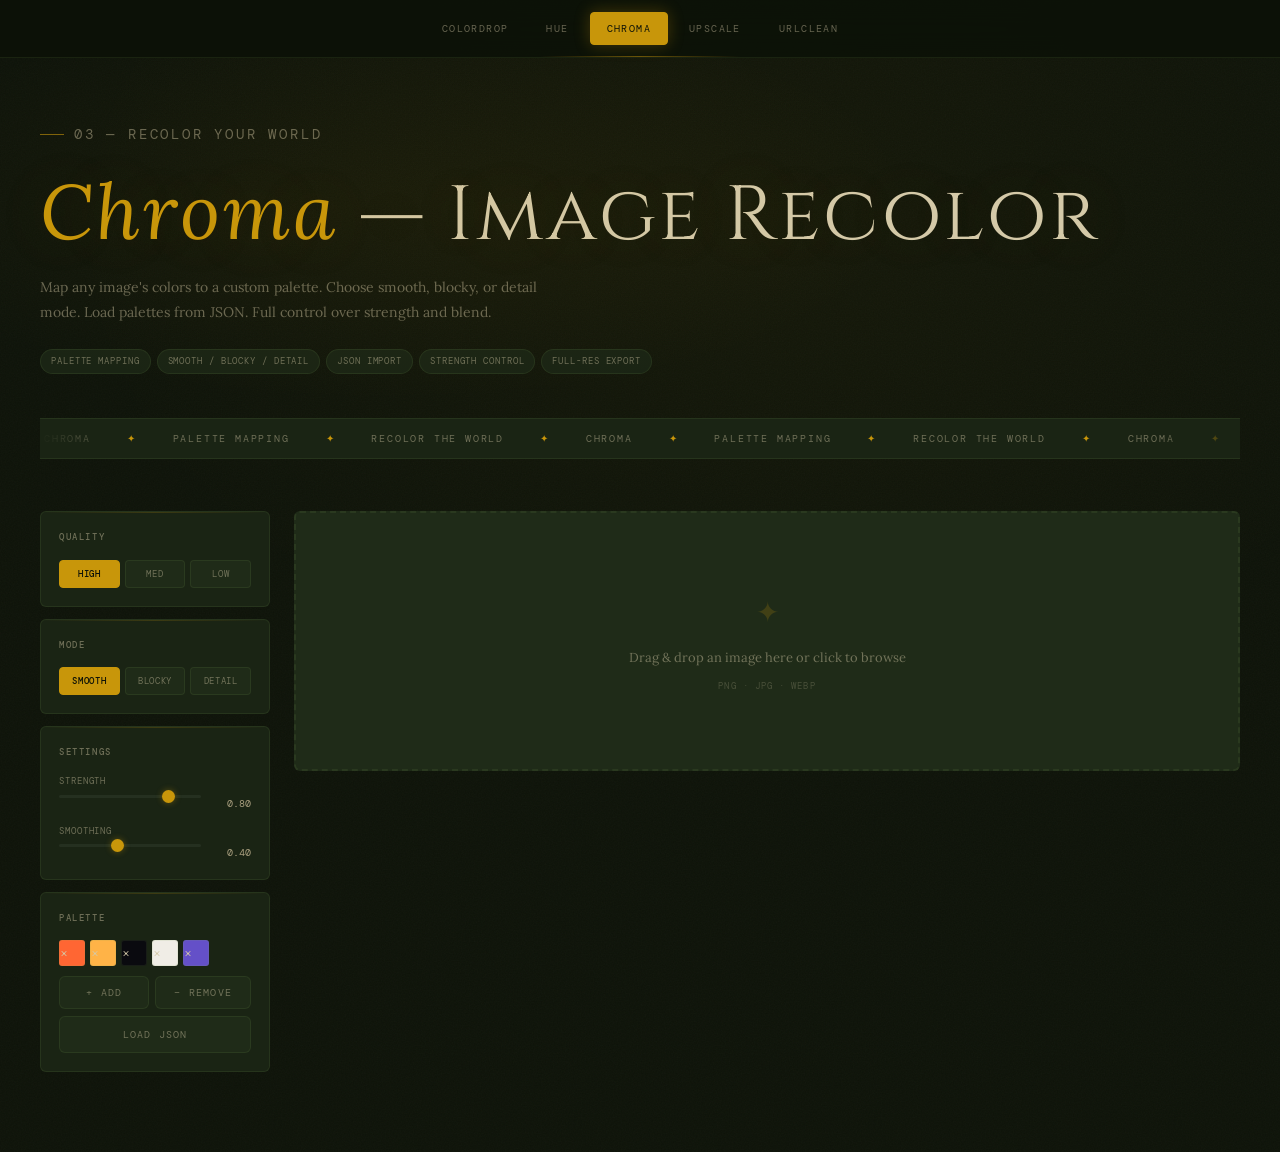
==== chroma.html @ a8876ff5 "Add files via upload" ====
<!DOCTYPE html>
<html lang="en">
<head>
  <meta charset="UTF-8"><meta name="viewport" content="width=device-width,initial-scale=1.0">
  <title>Chroma — Hropiberhtaz</title>
  <link rel="stylesheet" href="style.css">
  <style>

    .panel { background:var(--surface); border:1px solid var(--border); border-radius:var(--radius); padding:18px; position:relative; overflow:hidden; }
    .panel::before { content:''; position:absolute; top:0; left:0; right:0; height:1px; background:linear-gradient(90deg,transparent,rgba(200,150,10,0.2),transparent); }
    .panel-title { font-family:var(--font-mono); font-size:9px; font-weight:500; letter-spacing:0.18em; text-transform:uppercase; color:var(--muted); margin-bottom:14px; }
    .toggle-row { display:flex; gap:5px; }
    .toggle-btn { flex:1; font-family:var(--font-mono); font-size:9px; letter-spacing:0.08em; text-transform:uppercase; padding:7px 4px; border-radius:4px; border:1px solid var(--border); background:var(--surface-2); color:var(--muted); cursor:pointer; transition:all var(--transition); text-align:center; }
    .toggle-btn.active { background:var(--glow); border-color:var(--glow); color:var(--bg); font-weight:500; }
    .toggle-btn:hover:not(.active) { border-color:var(--moss-light); color:var(--text); }
    .slider-label { font-family:var(--font-mono); font-size:9px; letter-spacing:0.1em; text-transform:uppercase; color:var(--muted); margin-bottom:5px; display:block; }
    .slider-row { display:grid; grid-template-columns:80px 1fr 42px; align-items:center; gap:10px; margin-bottom:10px; }
    .slider-row:last-child { margin-bottom:0; }
    .slider-name { font-family:var(--font-serif); font-size:12px; color:var(--muted); }
    input[type=range].fslider { -webkit-appearance:none; width:100%; height:3px; border-radius:2px; background:var(--surface-3); outline:none; cursor:pointer; border:none; }
    input[type=range].fslider::-webkit-slider-thumb { -webkit-appearance:none; width:13px; height:13px; border-radius:50%; background:var(--glow); cursor:pointer; box-shadow:0 0 6px rgba(200,150,10,0.4); }
    .slider-val { font-family:var(--font-mono); font-size:10px; text-align:right; color:var(--text-soft); }
    .drop-zone { background:var(--surface-2); border:2px dashed var(--border); border-radius:var(--radius); min-height:260px; display:flex; flex-direction:column; align-items:center; justify-content:center; gap:10px; cursor:pointer; transition:all var(--transition); position:relative; overflow:hidden; }
    .drop-zone:hover,.drop-zone.drag-over { border-color:rgba(200,150,10,0.4); }
    .drop-zone-icon { font-size:28px; opacity:0.2; color:var(--glow); }
    .drop-zone-text { font-family:var(--font-serif); font-size:13px; color:var(--muted); }
    .drop-zone-hint { font-family:var(--font-mono); font-size:9px; letter-spacing:0.12em; text-transform:uppercase; color:var(--muted); opacity:0.5; }
    .stat-box { background:var(--surface-2); border:1px solid var(--border); border-radius:var(--radius); padding:10px 12px; }
    .stat-box-label { font-family:var(--font-mono); font-size:9px; letter-spacing:0.1em; text-transform:uppercase; color:var(--muted); }
    .stat-box-val { font-family:var(--font-mono); font-size:14px; color:var(--text); margin-top:2px; }

    .chroma-grid { display:grid; grid-template-columns:230px 1fr; gap:24px; align-items:start; }
    @media(max-width:900px){ .chroma-grid{ grid-template-columns:1fr; } }
    .palette-list { display:flex; flex-wrap:wrap; gap:5px; margin-bottom:10px; }
    .pal-swatch { width:26px; height:26px; border-radius:3px; border:1px solid var(--border); cursor:pointer; transition:transform var(--transition); position:relative; }
    .pal-swatch:hover { transform:scale(1.12); border-color:var(--glow); }
    .canvas-wrap { display:none; border-radius:var(--radius); overflow:hidden; border:1px solid var(--border); }
    #outputCanvas { display:block; max-width:100%; }
    .action-row { display:flex; gap:7px; flex-wrap:wrap; margin-top:10px; }
    .action-row .btn { flex:1; justify-content:center; }
  </style>
</head>
<body>
  <div class="page-content">
    <div class="tool-hero tool-layout">
      <p class="tool-hero-tag">03 — Recolor your world</p>
      <h1><em>Chroma</em> — Image Recolor</h1>
      <p>Map any image's colors to a custom palette. Choose smooth, blocky, or detail mode. Load palettes from JSON. Full control over strength and blend.</p>
      <div class="feature-pills">
        <span class="pill">Palette Mapping</span><span class="pill">Smooth / Blocky / Detail</span>
        <span class="pill">JSON Import</span><span class="pill">Strength Control</span><span class="pill">Full-Res Export</span>
      </div>
    </div>
    <div class="marquee-band"><div class="marquee-track">
      <span>CHROMA</span><span class="accent">✦</span><span>palette mapping</span><span class="accent">✦</span>
      <span>recolor the world</span><span class="accent">✦</span><span>CHROMA</span><span class="accent">✦</span>
      <span>palette mapping</span><span class="accent">✦</span><span>recolor the world</span><span class="accent">✦</span>
    </div></div>
    <div class="tool-layout">
      <div class="chroma-grid">
        <div style="display:flex;flex-direction:column;gap:12px;">
          <div class="panel">
            <p class="panel-title">Quality</p>
            <div class="toggle-row">
              <button class="toggle-btn active" data-group="quality" data-val="high">HIGH</button>
              <button class="toggle-btn" data-group="quality" data-val="med">MED</button>
              <button class="toggle-btn" data-group="quality" data-val="low">LOW</button>
            </div>
          </div>
          <div class="panel">
            <p class="panel-title">Mode</p>
            <div class="toggle-row">
              <button class="toggle-btn active" data-group="mode" data-val="smooth">SMOOTH</button>
              <button class="toggle-btn" data-group="mode" data-val="blocky">BLOCKY</button>
              <button class="toggle-btn" data-group="mode" data-val="detail">DETAIL</button>
            </div>
          </div>
          <div class="panel">
            <p class="panel-title">Settings</p>
            <span class="slider-label">Strength</span>
            <div style="display:grid;grid-template-columns:1fr 42px;gap:8px;margin-bottom:12px;">
              <input type="range" class="fslider" id="slStrength" min="0" max="100" value="80">
              <span class="slider-val" id="valStrength">0.80</span>
            </div>
            <span class="slider-label">Smoothing</span>
            <div style="display:grid;grid-template-columns:1fr 42px;gap:8px;">
              <input type="range" class="fslider" id="slSmooth" min="0" max="100" value="40">
              <span class="slider-val" id="valSmooth">0.40</span>
            </div>
          </div>
          <div class="panel">
            <p class="panel-title">Palette</p>
            <div class="palette-list" id="paletteList"></div>
            <div style="display:flex;gap:6px;">
              <button class="btn" id="addColorBtn" style="flex:1;justify-content:center;">+ Add</button>
              <button class="btn" id="removeLastBtn" style="flex:1;justify-content:center;">− Remove</button>
            </div>
            <input type="file" id="jsonInput" accept=".json" style="position:absolute;width:1px;height:1px;opacity:0;pointer-events:none;">
            <label for="jsonInput" class="btn" style="width:100%;justify-content:center;margin-top:7px;display:flex;cursor:pointer;">Load JSON</label>
            <input type="color" id="colorPicker" style="display:none">
          </div>
        </div>
        <div>
          <div class="drop-zone" id="dropZone">
            <div class="drop-zone-icon">✦</div>
            <p class="drop-zone-text">Drag & drop an image here or click to browse</p>
            <p class="drop-zone-hint">PNG · JPG · WEBP</p>
            <input type="file" id="fileInput" accept="image/*" style="display:none">
          </div>
          <div class="canvas-wrap" id="canvasWrap"><canvas id="outputCanvas"></canvas></div>
          <div class="action-row" id="actionRow" style="display:none;">
            <button class="btn btn-primary" id="applyBtn">Apply Recolor</button>
            <button class="btn" id="resetBtn">Reset</button>
            <button class="btn" id="newImgBtn">New Image</button>
          </div>
          <div id="dlRow" style="display:none;margin-top:10px;">
            <button class="btn btn-primary" id="dlBtn" style="width:100%;justify-content:center;">↓ Download PNG</button>
          </div>
        </div>
      </div>
    </div>
  </div>
  <script src="nav.js"></script>
  <script>let srcImg   = null;
    let settings = { quality: 'high', mode: 'smooth' };
    let palette  = ['#ff6633','#ffb347','#0a0a0f','#f0ede6','#6450c8'];

    const dropZone   = document.getElementById('dropZone');
    const fileInput  = document.getElementById('fileInput');
    const canvasWrap = document.getElementById('canvasWrap');
    const canvas     = document.getElementById('outputCanvas');
    const ctx        = canvas.getContext('2d');
    const actionRow  = document.getElementById('actionRow');
    const colorPicker= document.getElementById('colorPicker');

    // Toggle groups
    document.querySelectorAll('.toggle-btn').forEach(btn => {
      btn.addEventListener('click', () => {
        const group = btn.dataset.group;
        document.querySelectorAll(`.toggle-btn[data-group="${group}"]`).forEach(b => b.classList.remove('active'));
        btn.classList.add('active');
        settings[group] = btn.dataset.val;
      });
    });

    // Sliders
    document.getElementById('slStrength').addEventListener('input', function() {
      document.getElementById('valStrength').textContent = (this.value/100).toFixed(2);
    });
    document.getElementById('slSmooth').addEventListener('input', function() {
      document.getElementById('valSmooth').textContent = (this.value/100).toFixed(2);
    });

    // Palette
    function renderPalette() {
      const list = document.getElementById('paletteList');
      list.innerHTML = palette.map((c,i) => `
        <div class="pal-swatch" style="background:${c}" title="${c}" data-idx="${i}">
          <div class="remove-dot" title="Remove">×</div>
        </div>`).join('');
      list.querySelectorAll('.pal-swatch').forEach(sw => {
        sw.querySelector('.remove-dot').addEventListener('click', e => {
          e.stopPropagation();
          palette.splice(+sw.dataset.idx, 1);
          renderPalette();
        });
      });
    }
    renderPalette();

    document.getElementById('addColorBtn').addEventListener('click', () => colorPicker.click());
    colorPicker.addEventListener('change', () => { palette.push(colorPicker.value); renderPalette(); });
    document.getElementById('removeLastBtn').addEventListener('click', () => {
      if (palette.length > 1) { palette.pop(); renderPalette(); }
    });

    // JSON load — handles: string arrays, {hex:} object arrays, {colors:[]}, {palette:[]}
    document.getElementById('jsonInput').addEventListener('change', e => {
      const file = e.target.files[0];
      if (!file) return;
      const reader = new FileReader();
      reader.onload = ev => {
        try {
          const data = JSON.parse(ev.target.result);
          // Normalise to flat array
          let arr = Array.isArray(data) ? data
                  : Array.isArray(data.colors)  ? data.colors
                  : Array.isArray(data.palette) ? data.palette
                  : [];
          // Extract hex — support plain strings OR objects with .hex / .color / .value
          const hexRe = /^#[0-9a-f]{3,8}$/i;
          const valid = arr.map(item => {
            if (typeof item === 'string') return item.trim();
            if (item && typeof item === 'object') {
              return (item.hex || item.color || item.value || '').trim();
            }
            return '';
          }).filter(c => hexRe.test(c));

          if (valid.length) {
            palette = valid;
            renderPalette();
          } else {
            alert('No valid hex colors found in JSON.\n\nSupported formats:\n• ["#ff0000", ...]\n• [{hex:"#ff0000"}, ...]\n• {colors:[...]} or {palette:[...]}');
          }
        } catch { alert('Invalid JSON file.'); }
        e.target.value = '';
      };
      reader.readAsText(file);
    });

    // Image load
    function loadImage(file) {
      if (!file || !file.type.startsWith('image/')) return;
      const url = URL.createObjectURL(file);
      const img = new Image();
      img.onload = () => {
        srcImg = img;
        canvas.width  = img.naturalWidth;
        canvas.height = img.naturalHeight;
        ctx.drawImage(img, 0, 0);
        dropZone.style.display   = 'none';
        canvasWrap.style.display = 'block';
        actionRow.style.display  = 'flex';
        URL.revokeObjectURL(url);
      };
      img.src = url;
    }

    dropZone.addEventListener('click', () => fileInput.click());
    fileInput.addEventListener('change', e => loadImage(e.target.files[0]));
    dropZone.addEventListener('dragover', e => { e.preventDefault(); dropZone.classList.add('drag-over'); });
    dropZone.addEventListener('dragleave', () => dropZone.classList.remove('drag-over'));
    dropZone.addEventListener('drop', e => { e.preventDefault(); dropZone.classList.remove('drag-over'); loadImage(e.dataTransfer.files[0]); });

    // Color mapping
    function hexToRgb(hex) { const n=parseInt(hex.replace('#',''),16); return [(n>>16)&255,(n>>8)&255,n&255]; }
    function colorDist(a,b) { return Math.sqrt((a[0]-b[0])**2+(a[1]-b[1])**2+(a[2]-b[2])**2); }
    function findClosest(r,g,b,palRgb) {
      let best=palRgb[0], bestD=Infinity;
      for (const c of palRgb) { const d=colorDist([r,g,b],c); if(d<bestD){bestD=d;best=c;} }
      return best;
    }

    function applyRecolor() {
      if (!srcImg) return;
      const strength  = document.getElementById('slStrength').value / 100;
      const smoothing = document.getElementById('slSmooth').value / 100;
      const mode      = settings.mode;
      const quality   = settings.quality;
      const scale     = quality==='high'?1:quality==='med'?0.5:0.25;
      const w=Math.round(srcImg.naturalWidth*scale), h=Math.round(srcImg.naturalHeight*scale);
      const offCV=document.createElement('canvas'); offCV.width=w; offCV.height=h;
      const offCtx=offCV.getContext('2d'); offCtx.drawImage(srcImg,0,0,w,h);
      const imgData=offCtx.getImageData(0,0,w,h), data=imgData.data;
      const palRgb=palette.map(hexToRgb);
      for (let i=0;i<data.length;i+=4) {
        const r=data[i],g=data[i+1],b=data[i+2];
        const mapped=findClosest(r,g,b,palRgb);
        let nr,ng,nb;
        if (mode==='blocky') { nr=mapped[0];ng=mapped[1];nb=mapped[2]; }
        else if (mode==='detail') {
          const lum=0.299*r+0.587*g+0.114*b, lumM=0.299*mapped[0]+0.587*mapped[1]+0.114*mapped[2];
          const ratio=lumM>0?lum/lumM:1;
          nr=Math.min(255,mapped[0]*ratio); ng=Math.min(255,mapped[1]*ratio); nb=Math.min(255,mapped[2]*ratio);
        } else { nr=mapped[0];ng=mapped[1];nb=mapped[2]; }
        const blend=strength*(1-smoothing*0.5);
        data[i]=Math.round(r+(nr-r)*blend); data[i+1]=Math.round(g+(ng-g)*blend); data[i+2]=Math.round(b+(nb-b)*blend);
      }
      offCtx.putImageData(imgData,0,0);
      canvas.width=srcImg.naturalWidth; canvas.height=srcImg.naturalHeight;
      ctx.imageSmoothingEnabled=true; ctx.imageSmoothingQuality='high';
      ctx.drawImage(offCV,0,0,srcImg.naturalWidth,srcImg.naturalHeight);
    }

    document.getElementById('applyBtn').addEventListener('click', applyRecolor);
    document.getElementById('resetBtn').addEventListener('click', () => {
      if (!srcImg) return;
      canvas.width=srcImg.naturalWidth; canvas.height=srcImg.naturalHeight; ctx.drawImage(srcImg,0,0);
    });
    document.getElementById('dlBtn').addEventListener('click', () => {
      canvas.toBlob(blob => {
        const a=document.createElement('a'); a.href=URL.createObjectURL(blob);
        a.download='chroma-recolor.png'; a.click(); URL.revokeObjectURL(a.href);
      });
    });
    document.getElementById('removeImgBtn').addEventListener('click', () => {
      srcImg=null; canvasWrap.style.display='none'; actionRow.style.display='none';
      dropZone.style.display='flex'; fileInput.value='';
    });</script>
</body>
</html>
---- style.css ----
@import url('https://fonts.googleapis.com/css2?family=Lora:ital,wght@0,400;0,500;0,600;1,400;1,500&family=DM+Mono:ital,wght@0,300;0,400;0,500;1,300&family=Cinzel:wght@400;500&display=swap');

*, *::before, *::after { box-sizing: border-box; margin: 0; padding: 0; }

:root {
  --bg:          #0d1208;
  --bg2:         #111a0c;
  --bg3:         #161f10;
  --surface:     #1a2414;
  --surface-2:   #1f2b18;
  --surface-3:   #253020;
  --border:      rgba(120,160,80,0.12);
  --border2:     rgba(120,160,80,0.07);
  --text:        #d4c9a8;
  --text-soft:   #a89e7e;
  --muted:       rgba(212,201,168,0.45);
  --glow:        #c8960a;
  --glow-soft:   rgba(200,150,10,0.15);
  --glow-dim:    rgba(200,150,10,0.07);
  --moss:        #4a6830;
  --moss-light:  #6a8f40;
  --radius:      6px;
  --transition:  0.22s ease;
  --font-serif:  'Lora', Georgia, serif;
  --font-mono:   'DM Mono', 'Courier New', monospace;
  --font-title:  'Cinzel', serif;
  --nav-h:       58px;
}

html { scroll-behavior: smooth; }

body {
  background: var(--bg);
  color: var(--text);
  font-family: var(--font-serif);
  font-size: 15px;
  line-height: 1.7;
  min-height: 100vh;
  overflow-x: hidden;
  /* subtle forest noise texture */
  background-image:
    radial-gradient(ellipse 80% 60% at 60% 20%, rgba(200,150,10,0.04) 0%, transparent 70%),
    url("data:image/svg+xml,%3Csvg xmlns='http://www.w3.org/2000/svg' width='300' height='300'%3E%3Cfilter id='n'%3E%3CfeTurbulence type='fractalNoise' baseFrequency='0.75' numOctaves='4' stitchTiles='stitch'/%3E%3C/filter%3E%3Crect width='300' height='300' filter='url(%23n)' opacity='0.03'/%3E%3C/svg%3E");
}

/* ── NAV ── */
.site-nav {
  position: sticky; top: 0; z-index: 100;
  height: var(--nav-h);
  background: rgba(13,18,8,0.96);
  backdrop-filter: blur(16px);
  border-bottom: 1px solid var(--border);
  display: flex; align-items: center; justify-content: center;
  gap: 4px; padding: 0 32px;
}
.site-nav::after {
  content: '';
  position: absolute; bottom: 0; left: 50%; transform: translateX(-50%);
  width: 200px; height: 1px;
  background: linear-gradient(90deg, transparent, var(--glow), transparent);
  opacity: 0.5;
}
.nav-link {
  font-family: var(--font-mono); font-size: 10px;
  letter-spacing: 0.14em; text-transform: uppercase;
  color: var(--muted); text-decoration: none;
  padding: 7px 16px; border-radius: 4px;
  border: 1px solid transparent;
  transition: all var(--transition);
}
.nav-link:hover { color: var(--text); border-color: var(--border); background: var(--surface); }
.nav-link.active {
  color: var(--bg); background: var(--glow);
  border-color: var(--glow);
  box-shadow: 0 0 16px rgba(200,150,10,0.3);
}

/* ── PAGE ── */
.page-content { max-width: 1280px; margin: 0 auto; padding: 0 40px 80px; }
.tool-layout  { max-width: 1200px; margin: 0 auto; }

/* ── TOOL HERO ── */
.tool-hero { padding: 64px 0 44px; position: relative; }
.tool-hero::before {
  content: '';
  position: absolute; top: 0; left: -40px; right: -40px; bottom: 0;
  background: radial-gradient(ellipse 60% 80% at 30% 40%, rgba(200,150,10,0.05) 0%, transparent 70%);
  pointer-events: none;
}
.tool-hero-tag {
  font-family: var(--font-mono); font-size: 10px;
  letter-spacing: 0.2em; text-transform: uppercase;
  color: var(--glow); margin-bottom: 14px;
  display: flex; align-items: center; gap: 10px;
}
.tool-hero-tag::before {
  content: ''; display: block; width: 24px; height: 1px; background: var(--glow); opacity: 0.6;
}
.tool-hero h1 {
  font-family: var(--font-title);
  font-size: clamp(2.8rem, 6vw, 5.5rem);
  font-weight: 400; line-height: 1.05;
  letter-spacing: 0.04em; margin-bottom: 18px;
  color: var(--text);
  text-shadow: 0 0 60px rgba(200,150,10,0.15);
}
.tool-hero h1 em { font-style: italic; color: var(--glow); font-family: var(--font-serif); }
.tool-hero p {
  font-size: 14px; color: var(--muted);
  max-width: 540px; line-height: 1.8; margin-bottom: 24px;
}
.feature-pills { display: flex; flex-wrap: wrap; gap: 6px; }
.pill {
  font-family: var(--font-mono); font-size: 9px;
  letter-spacing: 0.1em; text-transform: uppercase;
  padding: 4px 10px; border-radius: 100px;
  border: 1px solid var(--border);
  color: var(--muted); background: var(--surface);
}

/* ── MARQUEE ── */
.marquee-band {
  overflow: hidden;
  border-top: 1px solid var(--border);
  border-bottom: 1px solid var(--border);
  background: var(--surface);
  padding: 11px 0; margin-bottom: 52px;
  position: relative;
}
.marquee-band::before, .marquee-band::after {
  content: '';
  position: absolute; top: 0; bottom: 0; width: 80px; z-index: 1;
}
.marquee-band::before { left: 0; background: linear-gradient(90deg, var(--surface), transparent); }
.marquee-band::after  { right: 0; background: linear-gradient(-90deg, var(--surface), transparent); }
.marquee-track {
  display: flex; align-items: center; gap: 28px;
  white-space: nowrap; width: max-content;
  animation: marquee-scroll 50s linear infinite;
}
.marquee-track span {
  font-family: var(--font-mono); font-size: 10px;
  letter-spacing: 0.18em; text-transform: uppercase;
  color: var(--muted); padding: 0 4px;
}
.marquee-track span.accent { color: var(--glow); }
@keyframes marquee-scroll {
  0%   { transform: translateX(0); }
  100% { transform: translateX(-50%); }
}

/* ── CARDS ── */
.card {
  background: var(--surface);
  border: 1px solid var(--border);
  border-radius: var(--radius); padding: 20px;
  position: relative; overflow: hidden;
}
.card::before {
  content: '';
  position: absolute; top: 0; left: 0; right: 0; height: 1px;
  background: linear-gradient(90deg, transparent, rgba(200,150,10,0.3), transparent);
}

/* ── BUTTONS ── */
.btn {
  display: inline-flex; align-items: center; gap: 7px;
  font-family: var(--font-mono); font-size: 10px;
  letter-spacing: 0.12em; text-transform: uppercase;
  padding: 9px 18px; border-radius: var(--radius);
  border: 1px solid var(--border);
  background: var(--surface-2); color: var(--muted);
  cursor: pointer; transition: all var(--transition);
  text-decoration: none; white-space: nowrap;
}
.btn:hover { border-color: var(--moss-light); color: var(--text); background: var(--surface-3); }
.btn-primary {
  background: var(--glow); border-color: var(--glow);
  color: var(--bg); font-weight: 500;
  box-shadow: 0 0 20px rgba(200,150,10,0.25);
}
.btn-primary:hover {
  background: #d9a50c; border-color: #d9a50c; color: var(--bg);
  box-shadow: 0 0 28px rgba(200,150,10,0.4);
}
.btn:disabled { opacity: 0.35; cursor: not-allowed; pointer-events: none; }

/* ── INPUTS ── */
input[type=text], input[type=number], textarea {
  background: var(--surface-2); border: 1px solid var(--border);
  border-radius: var(--radius); color: var(--text);
  font-family: var(--font-mono); font-size: 12px;
  padding: 9px 12px; outline: none; width: 100%;
  transition: border-color var(--transition), box-shadow var(--transition);
}
input[type=text]:focus, input[type=number]:focus, textarea:focus {
  border-color: rgba(200,150,10,0.5);
  box-shadow: 0 0 0 2px var(--glow-dim);
}

/* ── SCROLLBAR ── */
::-webkit-scrollbar { width: 5px; height: 5px; }
::-webkit-scrollbar-track { background: var(--bg2); }
::-webkit-scrollbar-thumb { background: var(--moss); border-radius: 3px; }
::-webkit-scrollbar-thumb:hover { background: var(--moss-light); }

/* ── DIVIDER ── */
.forest-divider {
  width: 100%; height: 1px; margin: 32px 0;
  background: linear-gradient(90deg, transparent, var(--border), var(--glow-dim), var(--border), transparent);
}
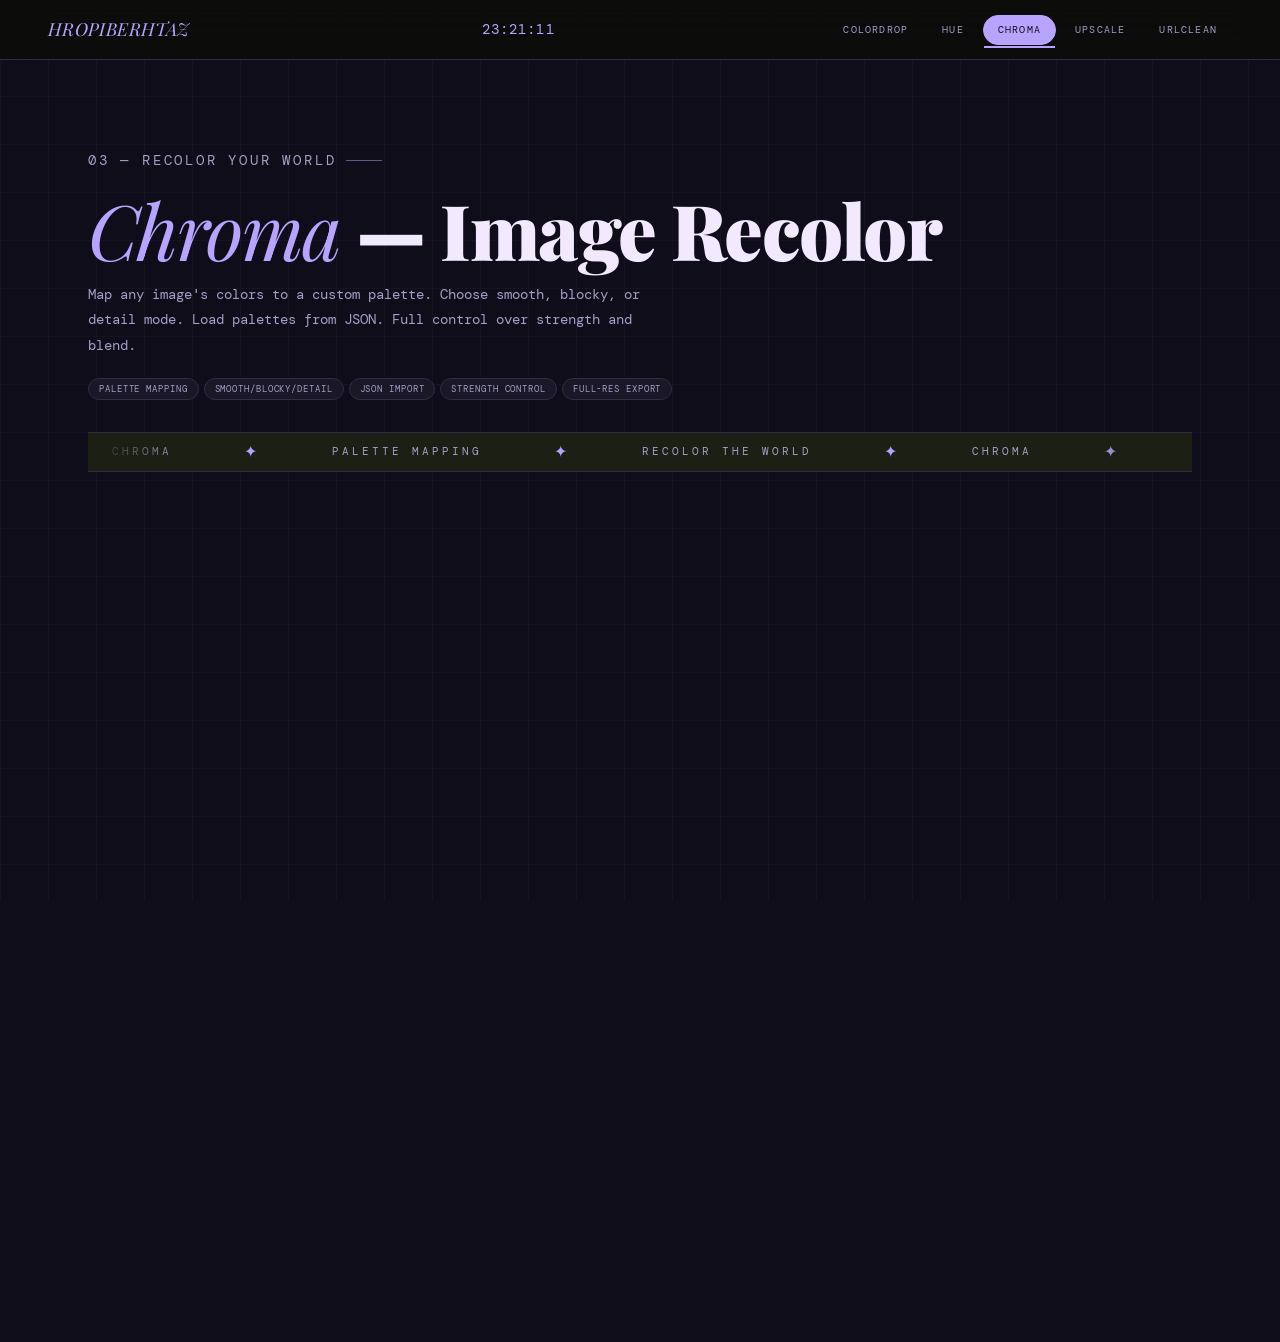
==== commit 0b402d9b: "Add files via upload" ====
--- a/chroma.html
+++ b/chroma.html
@@ -1,292 +1,1112 @@
 <!DOCTYPE html>
 <html lang="en">
 <head>
-  <meta charset="UTF-8"><meta name="viewport" content="width=device-width,initial-scale=1.0">
-  <title>Chroma — Hropiberhtaz</title>
-  <link rel="stylesheet" href="style.css">
-  <style>
-
-    .panel { background:var(--surface); border:1px solid var(--border); border-radius:var(--radius); padding:18px; position:relative; overflow:hidden; }
-    .panel::before { content:''; position:absolute; top:0; left:0; right:0; height:1px; background:linear-gradient(90deg,transparent,rgba(200,150,10,0.2),transparent); }
-    .panel-title { font-family:var(--font-mono); font-size:9px; font-weight:500; letter-spacing:0.18em; text-transform:uppercase; color:var(--muted); margin-bottom:14px; }
-    .toggle-row { display:flex; gap:5px; }
-    .toggle-btn { flex:1; font-family:var(--font-mono); font-size:9px; letter-spacing:0.08em; text-transform:uppercase; padding:7px 4px; border-radius:4px; border:1px solid var(--border); background:var(--surface-2); color:var(--muted); cursor:pointer; transition:all var(--transition); text-align:center; }
-    .toggle-btn.active { background:var(--glow); border-color:var(--glow); color:var(--bg); font-weight:500; }
-    .toggle-btn:hover:not(.active) { border-color:var(--moss-light); color:var(--text); }
-    .slider-label { font-family:var(--font-mono); font-size:9px; letter-spacing:0.1em; text-transform:uppercase; color:var(--muted); margin-bottom:5px; display:block; }
-    .slider-row { display:grid; grid-template-columns:80px 1fr 42px; align-items:center; gap:10px; margin-bottom:10px; }
-    .slider-row:last-child { margin-bottom:0; }
-    .slider-name { font-family:var(--font-serif); font-size:12px; color:var(--muted); }
-    input[type=range].fslider { -webkit-appearance:none; width:100%; height:3px; border-radius:2px; background:var(--surface-3); outline:none; cursor:pointer; border:none; }
-    input[type=range].fslider::-webkit-slider-thumb { -webkit-appearance:none; width:13px; height:13px; border-radius:50%; background:var(--glow); cursor:pointer; box-shadow:0 0 6px rgba(200,150,10,0.4); }
-    .slider-val { font-family:var(--font-mono); font-size:10px; text-align:right; color:var(--text-soft); }
-    .drop-zone { background:var(--surface-2); border:2px dashed var(--border); border-radius:var(--radius); min-height:260px; display:flex; flex-direction:column; align-items:center; justify-content:center; gap:10px; cursor:pointer; transition:all var(--transition); position:relative; overflow:hidden; }
-    .drop-zone:hover,.drop-zone.drag-over { border-color:rgba(200,150,10,0.4); }
-    .drop-zone-icon { font-size:28px; opacity:0.2; color:var(--glow); }
-    .drop-zone-text { font-family:var(--font-serif); font-size:13px; color:var(--muted); }
-    .drop-zone-hint { font-family:var(--font-mono); font-size:9px; letter-spacing:0.12em; text-transform:uppercase; color:var(--muted); opacity:0.5; }
-    .stat-box { background:var(--surface-2); border:1px solid var(--border); border-radius:var(--radius); padding:10px 12px; }
-    .stat-box-label { font-family:var(--font-mono); font-size:9px; letter-spacing:0.1em; text-transform:uppercase; color:var(--muted); }
-    .stat-box-val { font-family:var(--font-mono); font-size:14px; color:var(--text); margin-top:2px; }
-
-    .chroma-grid { display:grid; grid-template-columns:230px 1fr; gap:24px; align-items:start; }
-    @media(max-width:900px){ .chroma-grid{ grid-template-columns:1fr; } }
-    .palette-list { display:flex; flex-wrap:wrap; gap:5px; margin-bottom:10px; }
-    .pal-swatch { width:26px; height:26px; border-radius:3px; border:1px solid var(--border); cursor:pointer; transition:transform var(--transition); position:relative; }
-    .pal-swatch:hover { transform:scale(1.12); border-color:var(--glow); }
-    .canvas-wrap { display:none; border-radius:var(--radius); overflow:hidden; border:1px solid var(--border); }
-    #outputCanvas { display:block; max-width:100%; }
-    .action-row { display:flex; gap:7px; flex-wrap:wrap; margin-top:10px; }
-    .action-row .btn { flex:1; justify-content:center; }
-  </style>
+<meta charset="UTF-8"><meta name="viewport" content="width=device-width,initial-scale=1.0">
+<title>03 — Recolor your world — Hropiberhtaz</title>
+<link href="https://fonts.googleapis.com/css2?family=Playfair+Display:ital,wght@0,400;0,700;0,900;1,400;1,700&family=DM+Mono:wght@300;400;500&family=Inter:wght@300;400;500&display=swap" rel="stylesheet">
+<link rel="stylesheet" href="style.css">
 </head>
 <body>
-  <div class="page-content">
-    <div class="tool-hero tool-layout">
-      <p class="tool-hero-tag">03 — Recolor your world</p>
-      <h1><em>Chroma</em> — Image Recolor</h1>
-      <p>Map any image's colors to a custom palette. Choose smooth, blocky, or detail mode. Load palettes from JSON. Full control over strength and blend.</p>
-      <div class="feature-pills">
-        <span class="pill">Palette Mapping</span><span class="pill">Smooth / Blocky / Detail</span>
-        <span class="pill">JSON Import</span><span class="pill">Strength Control</span><span class="pill">Full-Res Export</span>
-      </div>
-    </div>
-    <div class="marquee-band"><div class="marquee-track">
-      <span>CHROMA</span><span class="accent">✦</span><span>palette mapping</span><span class="accent">✦</span>
-      <span>recolor the world</span><span class="accent">✦</span><span>CHROMA</span><span class="accent">✦</span>
-      <span>palette mapping</span><span class="accent">✦</span><span>recolor the world</span><span class="accent">✦</span>
-    </div></div>
-    <div class="tool-layout">
-      <div class="chroma-grid">
-        <div style="display:flex;flex-direction:column;gap:12px;">
-          <div class="panel">
-            <p class="panel-title">Quality</p>
-            <div class="toggle-row">
-              <button class="toggle-btn active" data-group="quality" data-val="high">HIGH</button>
-              <button class="toggle-btn" data-group="quality" data-val="med">MED</button>
-              <button class="toggle-btn" data-group="quality" data-val="low">LOW</button>
-            </div>
-          </div>
-          <div class="panel">
-            <p class="panel-title">Mode</p>
-            <div class="toggle-row">
-              <button class="toggle-btn active" data-group="mode" data-val="smooth">SMOOTH</button>
-              <button class="toggle-btn" data-group="mode" data-val="blocky">BLOCKY</button>
-              <button class="toggle-btn" data-group="mode" data-val="detail">DETAIL</button>
-            </div>
-          </div>
-          <div class="panel">
-            <p class="panel-title">Settings</p>
-            <span class="slider-label">Strength</span>
-            <div style="display:grid;grid-template-columns:1fr 42px;gap:8px;margin-bottom:12px;">
-              <input type="range" class="fslider" id="slStrength" min="0" max="100" value="80">
-              <span class="slider-val" id="valStrength">0.80</span>
-            </div>
-            <span class="slider-label">Smoothing</span>
-            <div style="display:grid;grid-template-columns:1fr 42px;gap:8px;">
-              <input type="range" class="fslider" id="slSmooth" min="0" max="100" value="40">
-              <span class="slider-val" id="valSmooth">0.40</span>
-            </div>
-          </div>
-          <div class="panel">
-            <p class="panel-title">Palette</p>
-            <div class="palette-list" id="paletteList"></div>
-            <div style="display:flex;gap:6px;">
-              <button class="btn" id="addColorBtn" style="flex:1;justify-content:center;">+ Add</button>
-              <button class="btn" id="removeLastBtn" style="flex:1;justify-content:center;">− Remove</button>
-            </div>
-            <input type="file" id="jsonInput" accept=".json" style="position:absolute;width:1px;height:1px;opacity:0;pointer-events:none;">
-            <label for="jsonInput" class="btn" style="width:100%;justify-content:center;margin-top:7px;display:flex;cursor:pointer;">Load JSON</label>
-            <input type="color" id="colorPicker" style="display:none">
+<div id="site-loader">
+  <div class="loader-inner">
+    <svg class="loader-geo" viewBox="0 0 300 300" xmlns="http://www.w3.org/2000/svg">
+      <circle cx="150" cy="150" r="130" fill="none" stroke="rgba(168,192,96,0.12)" stroke-width="0.5"/>
+      <circle cx="150" cy="150" r="110" fill="none" stroke="rgba(168,192,96,0.1)" stroke-width="0.5"/>
+      <circle cx="150" cy="150" r="90"  fill="none" stroke="rgba(168,192,96,0.18)" stroke-width="0.8"/>
+      <line x1="150" y1="20"  x2="150" y2="58"  stroke="rgba(168,192,96,0.25)" stroke-width="0.5"/>
+      <line x1="150" y1="242" x2="150" y2="280" stroke="rgba(168,192,96,0.25)" stroke-width="0.5"/>
+      <line x1="20"  y1="150" x2="58"  y2="150" stroke="rgba(168,192,96,0.25)" stroke-width="0.5"/>
+      <line x1="242" y1="150" x2="280" y2="150" stroke="rgba(168,192,96,0.25)" stroke-width="0.5"/>
+      <circle cx="150" cy="126" r="40" fill="none" stroke="rgba(168,192,96,0.3)" stroke-width="0.7"/>
+      <circle cx="115" cy="162" r="40" fill="none" stroke="rgba(168,192,96,0.3)" stroke-width="0.7"/>
+      <circle cx="185" cy="162" r="40" fill="none" stroke="rgba(168,192,96,0.3)" stroke-width="0.7"/>
+      <circle cx="150" cy="150" r="4" fill="rgba(168,192,96,0.5)"/>
+      <circle cx="150" cy="150" r="2" fill="#a8c060"/>
+      <circle cx="150" cy="40"  r="1.5" fill="rgba(168,192,96,0.4)"/>
+      <circle cx="237" cy="97"  r="1.5" fill="rgba(168,192,96,0.4)"/>
+      <circle cx="237" cy="203" r="1.5" fill="rgba(168,192,96,0.4)"/>
+      <circle cx="150" cy="260" r="1.5" fill="rgba(168,192,96,0.4)"/>
+      <circle cx="63"  cy="203" r="1.5" fill="rgba(168,192,96,0.4)"/>
+      <circle cx="63"  cy="97"  r="1.5" fill="rgba(168,192,96,0.4)"/>
+    </svg>
+    <p class="loader-tagline">Harmony in every pixel</p>
+    <p class="loader-sub">HROPIBERHTAZ — LOADING</p>
+  </div>
+</div>
+<style>
+#site-loader{position:fixed;inset:0;z-index:9999;background:#0c0d0a;display:flex;align-items:center;justify-content:center;transition:opacity 0.7s ease;}
+#site-loader.out{opacity:0;pointer-events:none;}
+.loader-inner{display:flex;flex-direction:column;align-items:center;gap:28px;}
+.loader-geo{width:190px;height:190px;animation:lspin 20s linear infinite;}
+@keyframes lspin{from{transform:rotate(0)}to{transform:rotate(360deg)}}
+.loader-tagline{font-family:'Playfair Display',serif;font-style:italic;font-size:19px;font-weight:300;color:rgba(232,234,216,0.65);letter-spacing:0.02em;}
+.loader-sub{font-family:'DM Mono',monospace;font-size:9px;letter-spacing:0.3em;text-transform:uppercase;color:rgba(168,192,96,0.45);}
+</style>
+<script>window.addEventListener('load',function(){setTimeout(function(){var l=document.getElementById('site-loader');if(l){l.classList.add('out');setTimeout(function(){l.remove();},700);}},1200);});</script>
+<div class="page-wrap">
+  <div class="tool-hero">
+    <p class="tool-num">03 — Recolor your world</p>
+    <h1><em>Chroma</em> — Image Recolor</h1>
+    <p>Map any image's colors to a custom palette. Choose smooth, blocky, or detail mode. Load palettes from JSON. Full control over strength and blend.</p>
+    <div class="pills"><span class="pill">Palette Mapping</span><span class="pill">Smooth/Blocky/Detail</span><span class="pill">JSON Import</span><span class="pill">Strength Control</span><span class="pill">Full-Res Export</span></div>
+  </div>
+  <div class="marquee-band">
+    <div class="marquee-track"><span>CHROMA</span><span class="dot">✦</span><span>palette mapping</span><span class="dot">✦</span><span>recolor the world</span><span class="dot">✦</span><span>CHROMA</span><span class="dot">✦</span><span>palette mapping</span><span class="dot">✦</span><span>recolor the world</span><span class="dot">✦</span></div>
+  </div>
+  <section id="recolor">
+  <div class="section-head reveal">
+    <div class="section-num"><span class="section-icon">◈</span> 03 — Recolor your world</div>
+    <h2 class="section-title reveal reveal-d1"><em>Chroma</em> — Image Recolor</h2>
+    <p class="section-desc">Map any image's colors to a custom palette. Choose smooth, blocky, or detail mode. Load palettes from JSON. Full control over strength and blend.</p>
+  </div>
+
+  <div class="recolor-shell">
+
+    <div class="card reveal reveal-d1">
+      <div class="card-label">Controls</div>
+      <div class="control-row">
+        <div class="control-group">
+          <div class="control-label">Quality</div>
+          <div class="toggle-group" id="qualityGroup">
+            <button class="toggle-btn active" data-quality="high">HIGH</button>
+            <button class="toggle-btn" data-quality="med">MED</button>
+            <button class="toggle-btn" data-quality="low">LOW</button>
           </div>
         </div>
-        <div>
-          <div class="drop-zone" id="dropZone">
-            <div class="drop-zone-icon">✦</div>
-            <p class="drop-zone-text">Drag & drop an image here or click to browse</p>
-            <p class="drop-zone-hint">PNG · JPG · WEBP</p>
-            <input type="file" id="fileInput" accept="image/*" style="display:none">
+        <div class="control-group">
+          <div class="control-label">Mode</div>
+          <div class="toggle-group" id="modeGroup">
+            <button class="toggle-btn active" data-mode="smooth">SMOOTH</button>
+            <button class="toggle-btn" data-mode="blocky">BLOCKY</button>
+            <button class="toggle-btn" data-mode="detail">DETAIL</button>
           </div>
-          <div class="canvas-wrap" id="canvasWrap"><canvas id="outputCanvas"></canvas></div>
-          <div class="action-row" id="actionRow" style="display:none;">
-            <button class="btn btn-primary" id="applyBtn">Apply Recolor</button>
-            <button class="btn" id="resetBtn">Reset</button>
-            <button class="btn" id="newImgBtn">New Image</button>
+        </div>
+      </div>
+      <div class="control-row">
+        <div class="control-group">
+          <div class="control-label">Strength</div>
+          <div class="slider-container">
+            <input type="range" id="strengthSlider" min="0" max="100" value="80">
+            <div class="slider-badge" id="strengthVal">0.80</div>
           </div>
-          <div id="dlRow" style="display:none;margin-top:10px;">
-            <button class="btn btn-primary" id="dlBtn" style="width:100%;justify-content:center;">↓ Download PNG</button>
+        </div>
+        <div class="control-group">
+          <div class="control-label">Smoothing</div>
+          <div class="slider-container">
+            <input type="range" id="smoothSlider" min="0" max="100" value="40">
+            <div class="slider-badge" id="smoothVal">0.40</div>
           </div>
         </div>
       </div>
     </div>
+
+    <div class="card reveal reveal-d2">
+      <div style="display:flex;justify-content:space-between;align-items:center;margin-bottom:18px">
+        <div class="card-label" style="margin-bottom:0">Palette</div>
+        <div style="display:flex;gap:8px">
+          <button class="btn" id="addColorBtn" style="padding:6px 14px;font-size:10px">+ Add</button>
+          <button class="btn" id="removeColorBtn" style="padding:6px 14px;font-size:10px">− Remove</button>
+          <button class="btn" id="loadJsonBtn" style="padding:6px 14px;font-size:10px">Load JSON</button>
+          <input type="file" id="jsonInput" accept=".json" style="display:none">
+        </div>
+      </div>
+      <div class="palette-row" id="swatchesContainer"></div>
+    </div>
+
+    <div class="upload-zone reveal reveal-d3" id="recolorUpload">
+      <p>Drag & drop an image here or click to browse</p>
+      <button class="btn btn-accent" id="recolorSelectBtn">Select Image</button>
+      <input type="file" id="recolorFileInput" accept="image" style="display:none">
+    </div>
+
+    <div class="canvas-panel-r" id="canvasPanel">
+      <canvas id="recolorCanvas"></canvas>
+      <div class="action-row">
+        <button class="btn btn-accent" id="applyBtn">Apply Recolor</button>
+        <button class="btn" id="resetBtn">Reset</button>
+        <button class="btn" id="downloadBtn" style="display:none">↓ Download</button>
+        <button class="btn btn-remove-img" id="removeImgBtn">✕ Remove Image</button>
+      </div>
+    </div>
+
   </div>
-  <script src="nav.js"></script>
-  <script>let srcImg   = null;
-    let settings = { quality: 'high', mode: 'smooth' };
-    let palette  = ['#ff6633','#ffb347','#0a0a0f','#f0ede6','#6450c8'];
-
-    const dropZone   = document.getElementById('dropZone');
-    const fileInput  = document.getElementById('fileInput');
-    const canvasWrap = document.getElementById('canvasWrap');
-    const canvas     = document.getElementById('outputCanvas');
-    const ctx        = canvas.getContext('2d');
-    const actionRow  = document.getElementById('actionRow');
-    const colorPicker= document.getElementById('colorPicker');
-
-    // Toggle groups
-    document.querySelectorAll('.toggle-btn').forEach(btn => {
-      btn.addEventListener('click', () => {
-        const group = btn.dataset.group;
-        document.querySelectorAll(`.toggle-btn[data-group="${group}"]`).forEach(b => b.classList.remove('active'));
-        btn.classList.add('active');
-        settings[group] = btn.dataset.val;
+</section>
+</div>
+<script src="nav.js"></script>
+<script>
+
+(function(){
+  var toolIds=['colorpicker','hueeditor','recolor','upscale'];
+  var nextBtn=document.getElementById('next-tool-btn');
+  var nextLabel=document.getElementById('next-tool-label');
+  if(!nextBtn)return;
+
+  var toolNames={colorpicker:'ColorDrop',hueeditor:'HUE Editor',recolor:'Chroma',upscale:'UpScale'};
+
+  function getCurrentToolIdx(){
+    var scrollY=window.scrollY;
+    var cur=-1;
+    for(var i=0;i<toolIds.length;i++){
+      var el=document.getElementById(toolIds[i]);
+      if(el&&scrollY>=el.offsetTop-250)cur=i;
+    }
+    return cur;
+  }
+
+  function updateLabel(){
+    if(!nextBtn.classList.contains('visible'))return;
+    var idx=getCurrentToolIdx();
+    var nextIdx=idx+1;
+    if(nextIdx>=toolIds.length){
+      if(nextLabel)nextLabel.textContent='back to top';
+    } else {
+      if(nextLabel)nextLabel.textContent=toolNames[toolIds[nextIdx]]||'next tool';
+    }
+  }
+
+  document.querySelectorAll('.hero-cta a').forEach(function(a){
+    a.addEventListener('click',function(){
+      nextBtn.classList.add('visible');
+      setTimeout(updateLabel,400);
+    });
+  });
+
+  nextBtn.addEventListener('click',function(){
+    var idx=getCurrentToolIdx();
+    var nextIdx=idx+1;
+    if(nextIdx>=toolIds.length){
+      window.scrollTo({top:0,behavior:'smooth'});
+      if(nextLabel)nextLabel.textContent=toolNames[toolIds[0]]||'next tool';
+      return;
+    }
+    var target=document.getElementById(toolIds[nextIdx]);
+    if(target)target.scrollIntoView({behavior:'smooth',block:'start'});
+    setTimeout(updateLabel,600);
+  });
+
+  window.addEventListener('scroll',updateLabel,{passive:true});
+})();
+
+(function(){
+  const items = ['ColorDrop','●','HUE','●','Chroma','●','UpScale','●','Color Obsession','●','Precision Tools','●','Pick · Edit · Recolor · Upscale','●','Built Different','●','Zero Sharpness Loss','●'];
+  const repeated = [...items,...items,...items,...items];
+  const mq = document.getElementById('mq1');
+  mq.innerHTML = repeated.map(t => `<span class="${t==='●'?'dot':''}">${t}</span>`).join('');
+})();
+
+(function(){
+  let hue = 0.04, sat = 1, val = 1, alpha = 1;
+  let draggingSV = false, draggingHue = false, draggingAlpha = false;
+
+  const svCanvas = document.getElementById('svCanvas');
+  const hueCanvas = document.getElementById('hueCanvas');
+  const alphaCanvas = document.getElementById('alphaCanvas');
+  const svCursor = document.getElementById('svCursor');
+  const hueInd = document.getElementById('hueIndicator');
+  const alphaInd = document.getElementById('alphaIndicator');
+  const swatchFill = document.getElementById('swatchFill');
+  const hexDisplay = document.getElementById('hexDisplay');
+  const rgbaDisplay = document.getElementById('rgbaDisplay');
+  const copyBtn = document.getElementById('copyBtn');
+  const svWrap = document.getElementById('svWrap');
+  const hueWrap = document.getElementById('hueWrap');
+  const alphaWrap = document.getElementById('alphaWrap');
+
+  function hsvToRgb(h,s,v){
+    let r,g,b;
+    const i=Math.floor(h*6),f=h*6-i,p=v*(1-s),q=v*(1-f*s),t=v*(1-(1-f)*s);
+    switch(i%6){
+      case 0:r=v;g=t;b=p;break;case 1:r=q;g=v;b=p;break;
+      case 2:r=p;g=v;b=t;break;case 3:r=p;g=q;b=v;break;
+      case 4:r=t;g=p;b=v;break;case 5:r=v;g=p;b=q;break;
+    }
+    return {r:Math.round(r*255),g:Math.round(g*255),b:Math.round(b*255)};
+  }
+
+  function toHex(n){return n.toString(16).padStart(2,'0')}
+  function rgbToHex(r,g,b){return '#'+toHex(r)+toHex(g)+toHex(b)}
+
+  function hexToRgb(hex){
+    const r=/^#?([a-f\d]{2})([a-f\d]{2})([a-f\d]{2})$/i.exec(hex);
+    return r?{r:parseInt(r[1],16),g:parseInt(r[2],16),b:parseInt(r[3],16)}:null;
+  }
+
+  function rgbToHsv(r,g,b){
+    r/=255;g/=255;b/=255;
+    const max=Math.max(r,g,b),min=Math.min(r,g,b),d=max-min;
+    let h=0,s=max===0?0:d/max,v=max;
+    if(d!==0){
+      if(max===r)h=((g-b)/d+(g<b?6:0))/6;
+      else if(max===g)h=((b-r)/d+2)/6;
+      else h=((r-g)/d+4)/6;
+    }
+    return{h,s,v};
+  }
+
+  function drawSV(){
+    const ctx=svCanvas.getContext('2d');
+    const w=svCanvas.width,h=svCanvas.height;
+    const base=hsvToRgb(hue,1,1);
+    const gH=ctx.createLinearGradient(0,0,w,0);
+    gH.addColorStop(0,'white');
+    gH.addColorStop(1,`rgb(${base.r},${base.g},${base.b})`);
+    ctx.fillStyle=gH;ctx.fillRect(0,0,w,h);
+    const gV=ctx.createLinearGradient(0,0,0,h);
+    gV.addColorStop(0,'rgba(0,0,0,0)');
+    gV.addColorStop(1,'rgba(0,0,0,1)');
+    ctx.fillStyle=gV;ctx.fillRect(0,0,w,h);
+  }
+
+  function drawHue(){
+    const ctx=hueCanvas.getContext('2d');
+    const w=hueCanvas.width,h=hueCanvas.height;
+    for(let i=0;i<w;i++){
+      const rgb=hsvToRgb(i/w,1,1);
+      ctx.fillStyle=`rgb(${rgb.r},${rgb.g},${rgb.b})`;
+      ctx.fillRect(i,0,1,h);
+    }
+  }
+
+  function drawAlpha(){
+    const ctx=alphaCanvas.getContext('2d');
+    const w=alphaCanvas.width,h=alphaCanvas.height;
+    const cs=6;
+    for(let y=0;y<h;y+=cs)for(let x=0;x<w;x+=cs){
+      ctx.fillStyle=((x/cs+y/cs)%2===0)?'#fff':'#ccc';
+      ctx.fillRect(x,y,cs,cs);
+    }
+    const rgb=hsvToRgb(hue,sat,val);
+    const g=ctx.createLinearGradient(0,0,0,h);
+    g.addColorStop(0,`rgba(${rgb.r},${rgb.g},${rgb.b},1)`);
+    g.addColorStop(1,`rgba(${rgb.r},${rgb.g},${rgb.b},0)`);
+    ctx.fillStyle=g;ctx.fillRect(0,0,w,h);
+  }
+
+  function updateUI(){
+    const rgb=hsvToRgb(hue,sat,val);
+    const hex=rgbToHex(rgb.r,rgb.g,rgb.b);
+    swatchFill.style.background=`rgba(${rgb.r},${rgb.g},${rgb.b},${alpha})`;
+    hexDisplay.textContent=alpha===1?hex.toUpperCase():`rgba(${rgb.r},${rgb.g},${rgb.b},${alpha.toFixed(2)})`;
+    rgbaDisplay.textContent=`rgba(${rgb.r},${rgb.g},${rgb.b},${alpha.toFixed(2)})`;
+    document.getElementById('inR').value=rgb.r;
+    document.getElementById('inG').value=rgb.g;
+    document.getElementById('inB').value=rgb.b;
+    document.getElementById('inA').value=Math.round(alpha*100);
+    const rgbaCopyBtn=document.getElementById('rgbaCopyBtn');
+    if(rgbaCopyBtn) rgbaCopyBtn.querySelector('span.rgba-preview') && (rgbaCopyBtn.querySelector('span.rgba-preview').textContent=`rgba(${rgb.r},${rgb.g},${rgb.b},${alpha.toFixed(2)})`);
+    svCursor.style.left=(sat*100)+'%';
+    svCursor.style.top=((1-val)*100)+'%';
+    hueInd.style.left=(hue*100)+'%';
+    alphaInd.style.top=((1-alpha)*100)+'%';
+    drawAlpha();
+  }
+
+  function getSVPos(e,el){
+    const r=el.getBoundingClientRect();
+    const x=Math.max(0,Math.min(1,(e.clientX-r.left)/r.width));
+    const y=Math.max(0,Math.min(1,(e.clientY-r.top)/r.height));
+    return{x,y};
+  }
+
+  svWrap.addEventListener('mousedown',e=>{
+    draggingSV=true;
+    const {x,y}=getSVPos(e,svWrap);
+    sat=x;val=1-y;updateUI();
+  });
+
+  hueWrap.addEventListener('mousedown',e=>{
+    draggingHue=true;
+    const r=hueWrap.getBoundingClientRect();
+    hue=Math.max(0,Math.min(1,(e.clientX-r.left)/r.width));
+    drawSV();updateUI();
+  });
+
+  alphaWrap.addEventListener('mousedown',e=>{
+    draggingAlpha=true;
+    const r=alphaWrap.getBoundingClientRect();
+    alpha=Math.max(0,Math.min(1,1-(e.clientY-r.top)/r.height));
+    updateUI();
+  });
+
+  document.addEventListener('mousemove',e=>{
+    if(draggingSV){
+      const {x,y}=getSVPos(e,svWrap);sat=x;val=1-y;updateUI();
+    }
+    if(draggingHue){
+      const r=hueWrap.getBoundingClientRect();
+      hue=Math.max(0,Math.min(1,(e.clientX-r.left)/r.width));
+      drawSV();updateUI();
+    }
+    if(draggingAlpha){
+      const r=alphaWrap.getBoundingClientRect();
+      alpha=Math.max(0,Math.min(1,1-(e.clientY-r.top)/r.height));
+      updateUI();
+    }
+  });
+
+  document.addEventListener('mouseup',()=>{draggingSV=false;draggingHue=false;draggingAlpha=false});
+
+  function touchToMouse(e,handler){
+    if(e.touches.length){const t=e.touches[0];handler({clientX:t.clientX,clientY:t.clientY});}
+    e.preventDefault();
+  }
+  svWrap.addEventListener('touchstart',e=>touchToMouse(e,e2=>svWrap.dispatchEvent(new MouseEvent('mousedown',e2))),{passive:false});
+  svWrap.addEventListener('touchmove',e=>touchToMouse(e,e2=>document.dispatchEvent(new MouseEvent('mousemove',e2))),{passive:false});
+  hueWrap.addEventListener('touchstart',e=>touchToMouse(e,e2=>hueWrap.dispatchEvent(new MouseEvent('mousedown',e2))),{passive:false});
+  hueWrap.addEventListener('touchmove',e=>touchToMouse(e,e2=>document.dispatchEvent(new MouseEvent('mousemove',e2))),{passive:false});
+
+  hexDisplay.addEventListener('click',()=>{
+    const rgb=hsvToRgb(hue,sat,val);
+    const currentHex=rgbToHex(rgb.r,rgb.g,rgb.b);
+    const input=document.createElement('input');
+    input.type='text';input.value=currentHex.toUpperCase();
+    Object.assign(input.style,{
+      fontFamily:'DM Mono,monospace',fontSize:'18px',fontWeight:'500',
+      color:'var(--text)',background:'var(--card)',border:'1px solid var(--accent)',
+      borderRadius:'2px',padding:'2px 6px',outline:'none',width:'140px',letterSpacing:'1px'
+    });
+    hexDisplay.replaceWith(input);
+    input.select();
+    function commit(){
+      const hex=input.value.trim();
+      const rgb=hexToRgb(hex);
+      if(rgb){const hsv=rgbToHsv(rgb.r,rgb.g,rgb.b);hue=hsv.h;sat=hsv.s;val=hsv.v;drawSV();}
+      input.replaceWith(hexDisplay);
+      updateUI();
+    }
+    input.addEventListener('blur',commit);
+    input.addEventListener('keydown',e=>{if(e.key==='Enter')commit();if(e.key==='Escape'){input.replaceWith(hexDisplay);}});
+  });
+
+  const toast=document.getElementById('toast');
+  copyBtn.addEventListener('click',()=>{
+    const rgb=hsvToRgb(hue,sat,val);
+    const text=alpha===1?rgbToHex(rgb.r,rgb.g,rgb.b).toUpperCase():`rgba(${rgb.r},${rgb.g},${rgb.b},${alpha.toFixed(2)})`;
+    navigator.clipboard.writeText(text).then(()=>{
+      toast.textContent='Copied '+text;
+      toast.classList.add('show');
+      setTimeout(()=>toast.classList.remove('show'),2000);
+    });
+  });
+
+  function applyRgbaInputs(){
+    const r=Math.max(0,Math.min(255,parseInt(document.getElementById('inR').value)||0));
+    const g=Math.max(0,Math.min(255,parseInt(document.getElementById('inG').value)||0));
+    const b=Math.max(0,Math.min(255,parseInt(document.getElementById('inB').value)||0));
+    const a=Math.max(0,Math.min(100,parseInt(document.getElementById('inA').value)||0));
+    const hsv=rgbToHsv(r,g,b);
+    hue=hsv.h; sat=hsv.s; val=hsv.v; alpha=a/100;
+    drawSV(); updateUI();
+  }
+  ['inR','inG','inB','inA'].forEach(id=>{
+    const el=document.getElementById(id);
+    if(!el) return;
+    el.addEventListener('input', applyRgbaInputs);
+    el.addEventListener('change', applyRgbaInputs);
+  });
+
+  const rgbaCopyBtn=document.getElementById('rgbaCopyBtn');
+  if(rgbaCopyBtn){
+    rgbaCopyBtn.addEventListener('click',()=>{
+      const rgb=hsvToRgb(hue,sat,val);
+      const text=`rgba(${rgb.r},${rgb.g},${rgb.b},${alpha.toFixed(2)})`;
+      navigator.clipboard.writeText(text).then(()=>{
+        rgbaCopyBtn.textContent='✓ Copied!';
+        rgbaCopyBtn.classList.add('copied');
+        if(toast){toast.textContent='Copied '+text;toast.classList.add('show');setTimeout(()=>toast.classList.remove('show'),2000);}
+        setTimeout(()=>{
+          rgbaCopyBtn.innerHTML='<svg width="13" height="13" viewBox="0 0 24 24" fill="none" stroke="currentColor" stroke-width="2" stroke-linecap="round" stroke-linejoin="round"><rect x="9" y="9" width="13" height="13" rx="2"/><path d="M5 15H4a2 2 0 0 1-2-2V4a2 2 0 0 1 2-2h9a2 2 0 0 1 2 2v1"/></svg> Copy rgba(…)';
+          rgbaCopyBtn.classList.remove('copied');
+        },2000);
       });
     });
-
-    // Sliders
-    document.getElementById('slStrength').addEventListener('input', function() {
-      document.getElementById('valStrength').textContent = (this.value/100).toFixed(2);
+  }
+
+  drawHue();drawSV();updateUI();
+  hue=0.045;sat=0.8;val=1;drawSV();updateUI();
+})();
+
+(function(){
+  let origImg=null;
+
+  const presets=[
+    {name:'Golden Hour',hue:20,sat:150,bright:110,contrast:110,sepia:30,invert:0,colors:['#ff9a3c','#ffcc70','#e05f00','#ffe0a0','#ff6b00']},
+    {name:'Neon Night',hue:200,sat:250,bright:90,contrast:130,sepia:0,invert:0,colors:['#0ff','#f0f','#00f','#0f0','#ff0']},
+    {name:'Retro Film',hue:10,sat:70,bright:95,contrast:85,sepia:60,invert:0,colors:['#c8a87a','#a07850','#ffe8c0','#704830','#d8c0a0']},
+    {name:'Cyanotype',hue:220,sat:180,bright:100,contrast:110,sepia:0,invert:0,colors:['#003060','#0060b0','#1090e0','#a0d0f0','#e0f0ff']},
+    {name:'Infrared',hue:330,sat:200,bright:105,contrast:120,sepia:0,invert:0,colors:['#ff0066','#ff80b0','#330020','#ff99cc','#660040']},
+    {name:'Acid Trip',hue:120,sat:300,bright:105,contrast:140,sepia:0,invert:0,colors:['#00ff44','#ff4400','#ffff00','#8800ff','#00ffff']},
+  ];
+
+  const dz=document.getElementById('dropZone');
+  const canvas=document.getElementById('editorCanvas');
+  const overlay=document.getElementById('editorOverlay');
+  const noMsg=document.getElementById('noImgMsg');
+  const controls=document.getElementById('editorControls');
+  const fileInput=document.getElementById('editorFileInput');
+
+  function get(id){return document.getElementById(id)}
+
+  function updateFilter(){
+    if(!origImg)return;
+    const hue=get('e-hue-slider').value;
+    const sat=get('e-sat-slider').value;
+    const bright=get('e-bright-slider').value;
+    const contrast=get('e-contrast-slider').value;
+    const sepia=get('e-sepia-slider').value;
+    const invert=get('e-invert-slider').value;
+    get('e-hue-val').textContent=hue+'°';
+    get('e-sat-val').textContent=sat+'%';
+    get('e-bright-val').textContent=bright+'%';
+    get('e-contrast-val').textContent=contrast+'%';
+    get('e-sepia-val').textContent=sepia+'%';
+    get('e-invert-val').textContent=invert+'%';
+    const ctx=canvas.getContext('2d');
+    ctx.filter=`hue-rotate(${hue}deg) saturate(${sat}%) brightness(${bright}%) contrast(${contrast}%) sepia(${sepia}%) invert(${invert}%)`;
+    ctx.clearRect(0,0,canvas.width,canvas.height);
+    ctx.drawImage(origImg,0,0);
+  }
+
+  ['e-hue-slider','e-sat-slider','e-bright-slider','e-contrast-slider','e-sepia-slider','e-invert-slider'].forEach(id=>{
+    get(id).addEventListener('input',updateFilter);
+  });
+
+  function resetSliders(){
+    get('e-hue-slider').value=0;get('e-sat-slider').value=100;
+    get('e-bright-slider').value=100;get('e-contrast-slider').value=100;
+    get('e-sepia-slider').value=0;get('e-invert-slider').value=0;
+    document.querySelectorAll('.preset-btn').forEach(el=>el.classList.remove('active'));
+    updateFilter();
+  }
+
+  get('editorResetSliders').addEventListener('click',resetSliders);
+  get('editorReset').addEventListener('click',resetSliders);
+
+  function buildPresets(){
+    const grid=get('presetsGrid');grid.innerHTML='';
+    presets.forEach((p,i)=>{
+      const el=document.createElement('button');
+      el.className='preset-btn';el.id='preset-'+i;
+      el.innerHTML=`<div class="preset-name">${p.name}</div><div class="preset-dots">${p.colors.map(c=>`<div class="preset-dot" style="background:${c}"></div>`).join('')}</div>`;
+      el.onclick=()=>{
+        get('e-hue-slider').value=p.hue;get('e-sat-slider').value=p.sat;
+        get('e-bright-slider').value=p.bright;get('e-contrast-slider').value=p.contrast;
+        get('e-sepia-slider').value=p.sepia;get('e-invert-slider').value=p.invert;
+        document.querySelectorAll('.preset-btn').forEach(el=>el.classList.remove('active'));
+        el.classList.add('active');updateFilter();
+      };
+      grid.appendChild(el);
     });
-    document.getElementById('slSmooth').addEventListener('input', function() {
-      document.getElementById('valSmooth').textContent = (this.value/100).toFixed(2);
+  }
+
+  function loadEditorImage(file){
+    if(!file)return;
+    const reader=new FileReader();
+    reader.onload=ev=>{
+      const img=new Image();
+      img.onload=()=>{
+        origImg=img;
+        canvas.style.display='block';
+        get('dzIcon').style.display='none';get('dzText').style.display='none';get('dzSub').style.display='none';
+        dz.classList.add('has-image');
+        canvas.width=img.naturalWidth;canvas.height=img.naturalHeight;
+        const ctx=canvas.getContext('2d');ctx.drawImage(img,0,0);
+        noMsg.style.display='none';controls.style.display='block';
+        overlay.classList.add('visible');
+        buildPresets();updateFilter();
+      };
+      img.src=ev.target.result;
+    };
+    reader.readAsDataURL(file);
+  }
+
+  dz.addEventListener('dragover',e=>{e.preventDefault();dz.classList.add('drag-over')});
+  dz.addEventListener('dragleave',()=>dz.classList.remove('drag-over'));
+  dz.addEventListener('drop',e=>{
+    e.preventDefault();dz.classList.remove('drag-over');
+    const f=e.dataTransfer.files[0];
+    if(f&&f.type.startsWith('image/'))loadEditorImage(f);
+  });
+  dz.addEventListener('click',e=>{
+    if(origImg)return;
+    if(e.target===dz||e.target.classList.contains('drop-icon')||e.target.classList.contains('drop-text')||e.target.classList.contains('drop-sub'))
+      fileInput.click();
+  });
+  fileInput.onchange=e=>loadEditorImage(e.target.files[0]);
+  get('editorNewImg').addEventListener('click',()=>fileInput.click());
+
+  const dlOverlay=document.getElementById('dl-progress-overlay');
+  const dlBar=document.getElementById('dl-progress-bar');
+  const dlPct=document.getElementById('dl-progress-pct');
+  const dlTitle=document.getElementById('dl-progress-title');
+  const dlSub=document.getElementById('dl-progress-sub');
+
+  function showProgress(title,sub){
+    dlTitle.textContent=title;dlSub.textContent=sub;
+    dlBar.style.width='0%';dlPct.textContent='0%';
+    dlOverlay.classList.add('active');
+  }
+  function setProgress(pct){
+    const p=Math.round(pct);
+    dlBar.style.width=p+'%';dlPct.textContent=p+'%';
+  }
+  function hideProgress(){dlOverlay.classList.remove('active');}
+
+  function exportImg(fmt){
+    if(!origImg)return;
+    const mime=fmt==='jpeg'?'image/jpeg':fmt==='webp'?'image/webp':'image/png';
+    const quality=fmt==='png'?1:0.93;
+    const w=origImg.naturalWidth, h=origImg.naturalHeight;
+
+    showProgress('Rendering image…','Applying filters at full resolution');
+    setProgress(10);
+
+    const useOffscreen=typeof OffscreenCanvas!=='undefined';
+    const ex=useOffscreen?new OffscreenCanvas(w,h):document.createElement('canvas');
+    if(!useOffscreen){ex.width=w;ex.height=h;}
+    const ectx=ex.getContext('2d');
+    const hue=get('e-hue-slider').value,sat=get('e-sat-slider').value;
+    const bright=get('e-bright-slider').value,contrast=get('e-contrast-slider').value;
+    const sepia=get('e-sepia-slider').value,inv=get('e-invert-slider').value;
+    ectx.filter=`hue-rotate(${hue}deg) saturate(${sat}%) brightness(${bright}%) contrast(${contrast}%) sepia(${sepia}%) invert(${inv}%)`;
+    ectx.drawImage(origImg,0,0,w,h);
+    setProgress(55);
+
+    const blobPromise=useOffscreen
+      ?ex.convertToBlob({type:mime,quality})
+      :new Promise(res=>ex.toBlob(res,mime,quality));
+
+    blobPromise.then(blob=>{
+      setProgress(90);
+      const url=URL.createObjectURL(blob);
+      const a=document.createElement('a');a.href=url;a.download='hue-edited.'+fmt;a.click();
+      URL.revokeObjectURL(url);
+      setProgress(100);
+      setTimeout(hideProgress,600);
     });
-
-    // Palette
-    function renderPalette() {
-      const list = document.getElementById('paletteList');
-      list.innerHTML = palette.map((c,i) => `
-        <div class="pal-swatch" style="background:${c}" title="${c}" data-idx="${i}">
-          <div class="remove-dot" title="Remove">×</div>
-        </div>`).join('');
-      list.querySelectorAll('.pal-swatch').forEach(sw => {
-        sw.querySelector('.remove-dot').addEventListener('click', e => {
-          e.stopPropagation();
-          palette.splice(+sw.dataset.idx, 1);
-          renderPalette();
-        });
-      });
-    }
-    renderPalette();
-
-    document.getElementById('addColorBtn').addEventListener('click', () => colorPicker.click());
-    colorPicker.addEventListener('change', () => { palette.push(colorPicker.value); renderPalette(); });
-    document.getElementById('removeLastBtn').addEventListener('click', () => {
-      if (palette.length > 1) { palette.pop(); renderPalette(); }
+  }
+
+  get('exportPng').addEventListener('click',()=>exportImg('png'));
+  get('exportJpg').addEventListener('click',()=>exportImg('jpeg'));
+  get('exportWebp').addEventListener('click',()=>exportImg('webp'));
+})();
+
+(function(){
+  const canvas=document.getElementById('recolorCanvas');
+  const ctx=canvas.getContext('2d',{willReadFrequently:true});
+  const fileInput=document.getElementById('recolorFileInput');
+  const uploadZone=document.getElementById('recolorUpload');
+  const selectBtn=document.getElementById('recolorSelectBtn');
+  const canvasPanel=document.getElementById('canvasPanel');
+  const swatchesContainer=document.getElementById('swatchesContainer');
+  const strengthSlider=document.getElementById('strengthSlider');
+  const smoothSlider=document.getElementById('smoothSlider');
+  const strengthVal=document.getElementById('strengthVal');
+  const smoothVal=document.getElementById('smoothVal');
+  const applyBtn=document.getElementById('applyBtn');
+  const resetBtn=document.getElementById('resetBtn');
+  const downloadBtn=document.getElementById('downloadBtn');
+  const addColorBtn=document.getElementById('addColorBtn');
+  const removeColorBtn=document.getElementById('removeColorBtn');
+  const loadJsonBtn=document.getElementById('loadJsonBtn');
+  const jsonInput=document.getElementById('jsonInput');
+
+  let quality='high',mode='smooth';
+  document.querySelectorAll('#qualityGroup .toggle-btn').forEach(btn=>{
+    btn.addEventListener('click',()=>{
+      document.querySelectorAll('#qualityGroup .toggle-btn').forEach(b=>b.classList.remove('active'));
+      btn.classList.add('active');quality=btn.dataset.quality;
     });
-
-    // JSON load — handles: string arrays, {hex:} object arrays, {colors:[]}, {palette:[]}
-    document.getElementById('jsonInput').addEventListener('change', e => {
-      const file = e.target.files[0];
-      if (!file) return;
-      const reader = new FileReader();
-      reader.onload = ev => {
-        try {
-          const data = JSON.parse(ev.target.result);
-          // Normalise to flat array
-          let arr = Array.isArray(data) ? data
-                  : Array.isArray(data.colors)  ? data.colors
-                  : Array.isArray(data.palette) ? data.palette
-                  : [];
-          // Extract hex — support plain strings OR objects with .hex / .color / .value
-          const hexRe = /^#[0-9a-f]{3,8}$/i;
-          const valid = arr.map(item => {
-            if (typeof item === 'string') return item.trim();
-            if (item && typeof item === 'object') {
-              return (item.hex || item.color || item.value || '').trim();
-            }
-            return '';
-          }).filter(c => hexRe.test(c));
-
-          if (valid.length) {
-            palette = valid;
-            renderPalette();
-          } else {
-            alert('No valid hex colors found in JSON.\n\nSupported formats:\n• ["#ff0000", ...]\n• [{hex:"#ff0000"}, ...]\n• {colors:[...]} or {palette:[...]}');
+  });
+  document.querySelectorAll('#modeGroup .toggle-btn').forEach(btn=>{
+    btn.addEventListener('click',()=>{
+      document.querySelectorAll('#modeGroup .toggle-btn').forEach(b=>b.classList.remove('active'));
+      btn.classList.add('active');mode=btn.dataset.mode;
+    });
+  });
+
+  strengthSlider.addEventListener('input',e=>{strengthVal.textContent=(e.target.value/100).toFixed(2)});
+  smoothSlider.addEventListener('input',e=>{smoothVal.textContent=(e.target.value/100).toFixed(2)});
+
+  let origImgEl=null,previewImageData=null,fullResImageData=null;
+
+  const defaultColors=['#B7A4FF','#9F88D9','#D0BDF2','#4A8FAD','#6AAFCD','#57A86A'];
+  function buildDefaultSwatches(){
+    defaultColors.forEach((hex, i)=>{
+      setTimeout(()=>addSwatch(hex, true), i * 60);
+    });
+  }
+
+  function addSwatch(hex, animate=false){
+    const sw=document.createElement('div');
+    sw.className='swatch';sw.style.background=hex;
+    sw.innerHTML=`<input type="color" value="${hex}">`;
+    sw.querySelector('input').onchange=e=>{
+      e.target.parentElement.style.background=e.target.value;
+      sw.classList.remove('pulse');
+      void sw.offsetWidth;
+      sw.classList.add('pulse');
+      sw.addEventListener('animationend',()=>sw.classList.remove('pulse'),{once:true});
+    };
+    swatchesContainer.appendChild(sw);
+    if(animate){
+      sw.classList.add('entering');
+      sw.addEventListener('animationend',()=>sw.classList.remove('entering'),{once:true});
+    }
+  }
+
+  buildDefaultSwatches();
+
+  function getPalette(){
+    return Array.from(document.querySelectorAll('#swatchesContainer .swatch input')).map(i=>i.value);
+  }
+
+  function hexToRgb(hex){
+    const m=/^#?([a-f\d]{2})([a-f\d]{2})([a-f\d]{2})$/i.exec(hex);
+    return m?[parseInt(m[1],16),parseInt(m[2],16),parseInt(m[3],16)]:null;
+  }
+
+  addColorBtn.addEventListener('click',()=>{
+    const rand='#'+Math.floor(Math.random()*16777215).toString(16).padStart(6,'0');
+    addSwatch(rand, true);
+  });
+
+  removeColorBtn.addEventListener('click',()=>{
+    const swatches=document.querySelectorAll('#swatchesContainer .swatch');
+    if(swatches.length>1)swatches[swatches.length-1].remove();
+  });
+
+  loadJsonBtn.addEventListener('click',()=>jsonInput.click());
+  jsonInput.addEventListener('change',e=>{
+    const file=e.target.files[0];if(!file)return;
+    const reader=new FileReader();
+    reader.onload=ev=>{
+      try{
+        let colors=JSON.parse(ev.target.result);
+        if(colors.colors)colors=colors.colors;
+        if(colors.length&&typeof colors[0]==='object'&&colors[0].hex)colors=colors.map(c=>c.hex);
+        if(!colors.length)throw new Error();
+        document.querySelectorAll('#swatchesContainer .swatch').forEach(s=>s.remove());
+        colors.forEach((hex,i)=>setTimeout(()=>addSwatch(hex,true),i*55));
+      }catch{alert('Invalid palette JSON');}
+      jsonInput.value='';
+    };
+    reader.readAsText(file);
+  });
+
+  uploadZone.addEventListener('click',()=>fileInput.click());
+  selectBtn.addEventListener('click',e=>{e.stopPropagation();fileInput.click()});
+
+  fileInput.onchange=e=>{if(e.target.files[0])loadRecolorImage(e.target.files[0]);};
+
+  uploadZone.addEventListener('dragover',e=>{e.preventDefault();uploadZone.style.borderColor='var(--accent)'});
+  uploadZone.addEventListener('dragleave',()=>uploadZone.style.borderColor='');
+  uploadZone.addEventListener('drop',e=>{
+    e.preventDefault();uploadZone.style.borderColor='';
+    const f=e.dataTransfer.files[0];
+    if(f&&f.type.startsWith('image/'))loadRecolorImage(f);
+  });
+
+  function loadRecolorImage(file){
+    const reader=new FileReader();
+    reader.onload=e=>{
+      const img=new Image();
+      img.onload=()=>{
+        origImgEl=img;
+        const nw=img.naturalWidth, nh=img.naturalHeight;
+
+        const fullCanvas=document.createElement('canvas');
+        fullCanvas.width=nw; fullCanvas.height=nh;
+        const fullCtx=fullCanvas.getContext('2d',{willReadFrequently:true});
+        fullCtx.drawImage(img,0,0,nw,nh);
+        fullResImageData=fullCtx.getImageData(0,0,nw,nh);
+
+        let w=nw, h=nh;
+        const maxDim=quality==='high'?1200:quality==='med'?800:500;
+        if(w>maxDim||h>maxDim){
+          if(w>h){h=Math.round(h*maxDim/w);w=maxDim;}
+          else{w=Math.round(w*maxDim/h);h=maxDim;}
+        }
+        canvas.width=w;canvas.height=h;
+        ctx.filter='none';ctx.drawImage(img,0,0,w,h);
+        previewImageData=ctx.getImageData(0,0,w,h);
+        canvasPanel.style.display='block';
+        downloadBtn.style.display='none';
+        uploadZone.style.display='none';
+      };
+      img.src=e.target.result;
+    };
+    reader.readAsDataURL(file);fileInput.value='';
+  }
+
+  resetBtn.addEventListener('click',()=>{
+    if(previewImageData){ctx.filter='none';ctx.putImageData(previewImageData,0,0);}
+    downloadBtn.style.display='none';
+  });
+
+  function recolorPixels(srcData,w,h){
+    const palette=getPalette().map(hexToRgb).filter(Boolean);
+    if(!palette.length)return srcData;
+    const outData=new ImageData(w,h);
+    const src=srcData.data,dst=outData.data;
+    const strength=parseFloat(strengthVal.textContent);
+    const smoothFactor=parseFloat(smoothVal.textContent);
+    const sigma=mode==='blocky'?1:(30+smoothFactor*150);
+    const invSigma2=sigma>0.1?1/(sigma*sigma):10000;
+
+    for(let i=0;i<src.length;i+=4){
+      const a=src[i+3];
+      if(a===0){dst[i]=src[i];dst[i+1]=src[i+1];dst[i+2]=src[i+2];dst[i+3]=0;continue;}
+      const r=src[i],g=src[i+1],b=src[i+2];
+
+      if(mode==='blocky'){
+        let best=palette[0],minD=Infinity;
+        for(const p of palette){
+          const d=(r-p[0])**2+(g-p[1])**2+(b-p[2])**2;
+          if(d<minD){minD=d;best=p;}
+        }
+        dst[i]=Math.round(r+(best[0]-r)*strength);
+        dst[i+1]=Math.round(g+(best[1]-g)*strength);
+        dst[i+2]=Math.round(b+(best[2]-b)*strength);
+        dst[i+3]=a;
+      } else {
+        let wSum=0,cR=0,cG=0,cB=0;
+        for(const p of palette){
+          const d2=(r-p[0])**2+(g-p[1])**2+(b-p[2])**2;
+          const w=Math.exp(-d2*invSigma2);
+          wSum+=w;cR+=p[0]*w;cG+=p[1]*w;cB+=p[2]*w;
+        }
+        if(wSum>0){cR/=wSum;cG/=wSum;cB/=wSum;}
+        dst[i]=Math.round(r+(cR-r)*strength);
+        dst[i+1]=Math.round(g+(cG-g)*strength);
+        dst[i+2]=Math.round(b+(cB-b)*strength);
+        dst[i+3]=a;
+      }
+    }
+    return outData;
+  }
+
+  applyBtn.addEventListener('click',()=>{
+    if(!previewImageData)return;
+    applyBtn.textContent='Processing…';applyBtn.disabled=true;
+    setTimeout(()=>{
+      const out=recolorPixels(previewImageData,canvas.width,canvas.height);
+      ctx.putImageData(out,0,0);
+      downloadBtn.style.display='inline-flex';
+      applyBtn.textContent='Apply Recolor';applyBtn.disabled=false;
+    },16);
+  });
+
+  downloadBtn.addEventListener('click',()=>{
+    if(!fullResImageData||!origImgEl)return;
+
+    const nw=origImgEl.naturalWidth, nh=origImgEl.naturalHeight;
+    const palette=getPalette().map(hexToRgb).filter(Boolean);
+    if(!palette.length)return;
+
+    const dlOverlay=document.getElementById('dl-progress-overlay');
+    const dlBar=document.getElementById('dl-progress-bar');
+    const dlPct=document.getElementById('dl-progress-pct');
+    const dlTitle=document.getElementById('dl-progress-title');
+    const dlSub=document.getElementById('dl-progress-sub');
+
+    dlTitle.textContent='Recoloring at full resolution…';
+    dlSub.textContent=`${nw} × ${nh} px — processing in chunks`;
+    dlBar.style.width='0%';dlPct.textContent='0%';
+    dlOverlay.classList.add('active');
+    downloadBtn.disabled=true;
+
+    const strength=parseFloat(strengthVal.textContent);
+    const smoothFactor=parseFloat(smoothVal.textContent);
+    const sigma=mode==='blocky'?1:(30+smoothFactor*150);
+    const invSigma2=sigma>0.1?1/(sigma*sigma):10000;
+
+    const src=fullResImageData.data;
+    const outData=new ImageData(nw,nh);
+    const dst=outData.data;
+    const totalPx=nw*nh;
+    const CHUNK=80000;
+    let idx=0;
+
+    function processChunk(){
+      const end=Math.min(idx+CHUNK,totalPx);
+      for(let pi=idx;pi<end;pi++){
+        const i=pi*4;
+        const a=src[i+3];
+        if(a===0){dst[i]=src[i];dst[i+1]=src[i+1];dst[i+2]=src[i+2];dst[i+3]=0;continue;}
+        const r=src[i],g=src[i+1],b=src[i+2];
+        if(mode==='blocky'){
+          let best=palette[0],minD=Infinity;
+          for(const p of palette){
+            const d=(r-p[0])**2+(g-p[1])**2+(b-p[2])**2;
+            if(d<minD){minD=d;best=p;}
           }
-        } catch { alert('Invalid JSON file.'); }
-        e.target.value = '';
-      };
-      reader.readAsText(file);
+          dst[i]=Math.round(r+(best[0]-r)*strength);
+          dst[i+1]=Math.round(g+(best[1]-g)*strength);
+          dst[i+2]=Math.round(b+(best[2]-b)*strength);
+          dst[i+3]=a;
+        } else {
+          let wSum=0,cR=0,cG=0,cB=0;
+          for(const p of palette){
+            const d2=(r-p[0])**2+(g-p[1])**2+(b-p[2])**2;
+            const w=Math.exp(-d2*invSigma2);
+            wSum+=w;cR+=p[0]*w;cG+=p[1]*w;cB+=p[2]*w;
+          }
+          if(wSum>0){cR/=wSum;cG/=wSum;cB/=wSum;}
+          dst[i]=Math.round(r+(cR-r)*strength);
+          dst[i+1]=Math.round(g+(cG-g)*strength);
+          dst[i+2]=Math.round(b+(cB-b)*strength);
+          dst[i+3]=a;
+        }
+      }
+      idx=end;
+      const pct=Math.round(idx/totalPx*85);
+      dlBar.style.width=pct+'%';dlPct.textContent=pct+'%';
+
+      if(idx<totalPx){
+        setTimeout(processChunk,0);
+      } else {
+        dlTitle.textContent='Encoding PNG…';
+        dlSub.textContent='Almost done!';
+        dlBar.style.width='90%';dlPct.textContent='90%';
+
+        setTimeout(()=>{
+          const useOffscreen=typeof OffscreenCanvas!=='undefined';
+          const exportCanvas=useOffscreen?new OffscreenCanvas(nw,nh):document.createElement('canvas');
+          if(!useOffscreen){exportCanvas.width=nw;exportCanvas.height=nh;}
+          exportCanvas.getContext('2d').putImageData(outData,0,0);
+
+          const blobPromise=useOffscreen
+            ?exportCanvas.convertToBlob({type:'image/png'})
+            :new Promise(res=>exportCanvas.toBlob(res,'image/png'));
+
+          blobPromise.then(blob=>{
+            dlBar.style.width='100%';dlPct.textContent='100%';
+            const url=URL.createObjectURL(blob);
+            const a=document.createElement('a');
+            a.download='chroma-recolored.png';a.href=url;a.click();
+            URL.revokeObjectURL(url);
+            downloadBtn.disabled=false;
+            setTimeout(()=>dlOverlay.classList.remove('active'),700);
+          });
+        },30);
+      }
+    }
+
+    setTimeout(processChunk,60);
+  });
+
+  const removeImgBtn = document.getElementById('removeImgBtn');
+  if(removeImgBtn){
+    removeImgBtn.addEventListener('click', ()=>{
+      origImgEl = null;
+      previewImageData = null;
+      fullResImageData = null;
+      ctx.clearRect(0, 0, canvas.width, canvas.height);
+      canvas.width = 0; canvas.height = 0;
+      canvasPanel.style.display = 'none';
+      uploadZone.style.display = '';
+      downloadBtn.style.display = 'none';
+      fileInput.value = '';
     });
-
-    // Image load
-    function loadImage(file) {
-      if (!file || !file.type.startsWith('image/')) return;
-      const url = URL.createObjectURL(file);
-      const img = new Image();
-      img.onload = () => {
-        srcImg = img;
-        canvas.width  = img.naturalWidth;
-        canvas.height = img.naturalHeight;
-        ctx.drawImage(img, 0, 0);
-        dropZone.style.display   = 'none';
-        canvasWrap.style.display = 'block';
-        actionRow.style.display  = 'flex';
-        URL.revokeObjectURL(url);
-      };
-      img.src = url;
-    }
-
-    dropZone.addEventListener('click', () => fileInput.click());
-    fileInput.addEventListener('change', e => loadImage(e.target.files[0]));
-    dropZone.addEventListener('dragover', e => { e.preventDefault(); dropZone.classList.add('drag-over'); });
-    dropZone.addEventListener('dragleave', () => dropZone.classList.remove('drag-over'));
-    dropZone.addEventListener('drop', e => { e.preventDefault(); dropZone.classList.remove('drag-over'); loadImage(e.dataTransfer.files[0]); });
-
-    // Color mapping
-    function hexToRgb(hex) { const n=parseInt(hex.replace('#',''),16); return [(n>>16)&255,(n>>8)&255,n&255]; }
-    function colorDist(a,b) { return Math.sqrt((a[0]-b[0])**2+(a[1]-b[1])**2+(a[2]-b[2])**2); }
-    function findClosest(r,g,b,palRgb) {
-      let best=palRgb[0], bestD=Infinity;
-      for (const c of palRgb) { const d=colorDist([r,g,b],c); if(d<bestD){bestD=d;best=c;} }
-      return best;
-    }
-
-    function applyRecolor() {
-      if (!srcImg) return;
-      const strength  = document.getElementById('slStrength').value / 100;
-      const smoothing = document.getElementById('slSmooth').value / 100;
-      const mode      = settings.mode;
-      const quality   = settings.quality;
-      const scale     = quality==='high'?1:quality==='med'?0.5:0.25;
-      const w=Math.round(srcImg.naturalWidth*scale), h=Math.round(srcImg.naturalHeight*scale);
-      const offCV=document.createElement('canvas'); offCV.width=w; offCV.height=h;
-      const offCtx=offCV.getContext('2d'); offCtx.drawImage(srcImg,0,0,w,h);
-      const imgData=offCtx.getImageData(0,0,w,h), data=imgData.data;
-      const palRgb=palette.map(hexToRgb);
-      for (let i=0;i<data.length;i+=4) {
-        const r=data[i],g=data[i+1],b=data[i+2];
-        const mapped=findClosest(r,g,b,palRgb);
-        let nr,ng,nb;
-        if (mode==='blocky') { nr=mapped[0];ng=mapped[1];nb=mapped[2]; }
-        else if (mode==='detail') {
-          const lum=0.299*r+0.587*g+0.114*b, lumM=0.299*mapped[0]+0.587*mapped[1]+0.114*mapped[2];
-          const ratio=lumM>0?lum/lumM:1;
-          nr=Math.min(255,mapped[0]*ratio); ng=Math.min(255,mapped[1]*ratio); nb=Math.min(255,mapped[2]*ratio);
-        } else { nr=mapped[0];ng=mapped[1];nb=mapped[2]; }
-        const blend=strength*(1-smoothing*0.5);
-        data[i]=Math.round(r+(nr-r)*blend); data[i+1]=Math.round(g+(ng-g)*blend); data[i+2]=Math.round(b+(nb-b)*blend);
+  }
+})();
+(function(){
+  let audioCtx=null,masterGain=null,reverbNode=null,isPlaying=false;
+  let scheduledNodes=[],loopTimeoutId=null,nextEventTime=0;
+  const chordSets=[
+    [0,4,7,11],
+    [0,3,7,10],
+    [0,4,7,14],
+    [0,3,7,14],
+    [0,5,7,12],
+  ];
+  const melodyOffsets=[0,2,4,7,9,12,14,16];
+  const rootNotes=[52,55,57,48,50];
+  let chordIdx=0;
+
+  const BPM=58;
+  const BEAT=60/BPM;
+  const BAR=BEAT*4;
+
+  function midiToFreq(m){return 440*Math.pow(2,(m-69)/12)}
+
+  function initAudio(){
+    if(audioCtx)return;
+    audioCtx=new(window.AudioContext||window.webkitAudioContext)();
+    masterGain=audioCtx.createGain();
+    masterGain.gain.setValueAtTime(0,audioCtx.currentTime);
+    masterGain.connect(audioCtx.destination);
+    reverbNode=audioCtx.createConvolver();
+    const sRate=audioCtx.sampleRate;
+    const revLen=sRate*2.8;
+    const revBuf=audioCtx.createBuffer(2,revLen,sRate);
+    for(let c=0;c<2;c++){
+      const d=revBuf.getChannelData(c);
+      for(let i=0;i<revLen;i++)
+        d[i]=(Math.random()*2-1)*Math.pow(1-i/revLen,2.2);
+    }
+    reverbNode.buffer=revBuf;
+    const revGain=audioCtx.createGain();
+    revGain.gain.setValueAtTime(0.32,audioCtx.currentTime);
+    reverbNode.connect(revGain);
+    revGain.connect(masterGain);
+  }
+  function playPad(freq,st,dur,vol=0.055){
+    const o1=audioCtx.createOscillator(),g1=audioCtx.createGain();
+    const o2=audioCtx.createOscillator(),g2=audioCtx.createGain();
+    o1.type='sine';    o1.frequency.setValueAtTime(freq,st);
+    o2.type='triangle';o2.frequency.setValueAtTime(freq*1.003,st);
+    const att=dur*0.28, rel=dur*0.52;
+    [[g1,vol*0.6],[g2,vol*0.4]].forEach(([gn,gv])=>{
+      gn.gain.setValueAtTime(0,st);
+      gn.gain.linearRampToValueAtTime(gv,st+att);
+      gn.gain.setValueAtTime(gv,st+dur-rel);
+      gn.gain.exponentialRampToValueAtTime(0.0001,st+dur);
+    });
+    const lpf=audioCtx.createBiquadFilter();
+    lpf.type='lowpass';lpf.frequency.setValueAtTime(900,st);lpf.Q.setValueAtTime(0.4,st);
+    o1.connect(g1);o2.connect(g2);
+    g1.connect(lpf);g2.connect(lpf);
+    lpf.connect(masterGain);
+    lpf.connect(reverbNode);
+    o1.start(st);o1.stop(st+dur+0.1);
+    o2.start(st);o2.stop(st+dur+0.1);
+    scheduledNodes.push(o1,o2);
+  }
+
+  function playBass(freq,st){
+    const o=audioCtx.createOscillator(),g=audioCtx.createGain();
+    o.type='sine';o.frequency.setValueAtTime(freq/2,st);
+    g.gain.setValueAtTime(0,st);
+    g.gain.linearRampToValueAtTime(0.09,st+0.4);
+    g.gain.exponentialRampToValueAtTime(0.0001,st+BEAT*2.5);
+    o.connect(g);g.connect(masterGain);
+    o.start(st);o.stop(st+BEAT*3);
+    scheduledNodes.push(o);
+  }
+
+  function playKick(st){
+    const o=audioCtx.createOscillator(),g=audioCtx.createGain();
+    o.type='sine';
+    o.frequency.setValueAtTime(80,st);
+    o.frequency.exponentialRampToValueAtTime(38,st+0.22);
+    g.gain.setValueAtTime(0.08,st);
+    g.gain.exponentialRampToValueAtTime(0.0001,st+0.35);
+    o.connect(g);g.connect(masterGain);
+    o.start(st);o.stop(st+0.4);
+    scheduledNodes.push(o);
+  }
+
+  function playHat(st,vol=0.012){
+    const buf=audioCtx.createBuffer(1,Math.floor(audioCtx.sampleRate*0.06),audioCtx.sampleRate);
+    const d=buf.getChannelData(0);
+    for(let i=0;i<d.length;i++)d[i]=Math.random()*2-1;
+    const src=audioCtx.createBufferSource();src.buffer=buf;
+    const hp=audioCtx.createBiquadFilter();
+    hp.type='highpass';hp.frequency.value=9000;
+    const g=audioCtx.createGain();
+    g.gain.setValueAtTime(vol,st);
+    g.gain.exponentialRampToValueAtTime(0.0001,st+0.055);
+    src.connect(hp);hp.connect(g);g.connect(masterGain);
+    src.start(st);scheduledNodes.push(src);
+  }
+
+  function createCrackle(){
+    const buf=audioCtx.createBuffer(1,audioCtx.sampleRate*3,audioCtx.sampleRate);
+    const d=buf.getChannelData(0);
+    for(let i=0;i<d.length;i++)
+      d[i]=(Math.random()*2-1)*(Math.random()<0.0008?0.6:0.002);
+    const src=audioCtx.createBufferSource();src.buffer=buf;src.loop=true;
+    const hp=audioCtx.createBiquadFilter();hp.type='highpass';hp.frequency.value=5000;
+    const g=audioCtx.createGain();g.gain.setValueAtTime(0.007,audioCtx.currentTime);
+    src.connect(hp);hp.connect(g);g.connect(masterGain);
+    src.start();scheduledNodes.push(src);
+  }
+
+  function scheduleBar(st){
+    const root=rootNotes[chordIdx%rootNotes.length];
+    const chord=chordSets[chordIdx%chordSets.length];
+
+    chord.forEach((semi,i)=>
+      playPad(midiToFreq(root+semi), st+0.05, BAR*2.0, i===0?0.05:0.035)
+    );
+
+    playBass(midiToFreq(root),st+0.1);
+
+    const melCount=Math.random()<0.4?1:2;
+    const offs=[BEAT*0.5,BEAT*1,BEAT*2,BEAT*2.5,BEAT*3];
+    const used=new Set();
+    for(let m=0;m<melCount;m++){
+      let off;
+      do{off=offs[Math.floor(Math.random()*offs.length)]}while(used.has(off));
+      used.add(off);
+      const semi=melodyOffsets[Math.floor(Math.random()*melodyOffsets.length)];
+      playPad(midiToFreq(root+12+semi), st+off, BEAT*1.8, 0.038);
+    }
+
+    playKick(st);
+
+    const hatTimes=[0, BEAT, BEAT*2, BEAT*3];
+    hatTimes.forEach(ht=>{
+      if(Math.random()<0.65)
+        playHat(st+ht, 0.008+Math.random()*0.009);
+    });
+
+    chordIdx++;
+  }
+
+  function startScheduler(){
+    nextEventTime=audioCtx.currentTime+0.15;
+    scheduleBar(nextEventTime);nextEventTime+=BAR;
+    function tick(){
+      if(!isPlaying)return;
+      while(nextEventTime<audioCtx.currentTime+0.4){
+        scheduleBar(nextEventTime);nextEventTime+=BAR;
       }
-      offCtx.putImageData(imgData,0,0);
-      canvas.width=srcImg.naturalWidth; canvas.height=srcImg.naturalHeight;
-      ctx.imageSmoothingEnabled=true; ctx.imageSmoothingQuality='high';
-      ctx.drawImage(offCV,0,0,srcImg.naturalWidth,srcImg.naturalHeight);
-    }
-
-    document.getElementById('applyBtn').addEventListener('click', applyRecolor);
-    document.getElementById('resetBtn').addEventListener('click', () => {
-      if (!srcImg) return;
-      canvas.width=srcImg.naturalWidth; canvas.height=srcImg.naturalHeight; ctx.drawImage(srcImg,0,0);
-    });
-    document.getElementById('dlBtn').addEventListener('click', () => {
-      canvas.toBlob(blob => {
-        const a=document.createElement('a'); a.href=URL.createObjectURL(blob);
-        a.download='chroma-recolor.png'; a.click(); URL.revokeObjectURL(a.href);
-      });
-    });
-    document.getElementById('removeImgBtn').addEventListener('click', () => {
-      srcImg=null; canvasWrap.style.display='none'; actionRow.style.display='none';
-      dropZone.style.display='flex'; fileInput.value='';
-    });</script>
+      loopTimeoutId=setTimeout(tick,100);
+    }
+    loopTimeoutId=setTimeout(tick,100);
+  }
+
+  function stopScheduler(){
+    clearTimeout(loopTimeoutId);
+    scheduledNodes.forEach(n=>{try{n.stop()}catch(e){}});
+    scheduledNodes=[];
+  }
+
+  function fadeIn(){
+    masterGain.gain.cancelScheduledValues(audioCtx.currentTime);
+    masterGain.gain.setValueAtTime(masterGain.gain.value,audioCtx.currentTime);
+    masterGain.gain.linearRampToValueAtTime(0.55,audioCtx.currentTime+3.0);
+  }
+
+  function fadeOut(cb){
+    masterGain.gain.cancelScheduledValues(audioCtx.currentTime);
+    masterGain.gain.setValueAtTime(masterGain.gain.value,audioCtx.currentTime);
+    masterGain.gain.linearRampToValueAtTime(0,audioCtx.currentTime+2.0);
+    setTimeout(cb,2100);
+  }
+
+  const audioBtn=document.getElementById('audio-toggle');
+  const audioLabel=document.getElementById('audio-label');
+
+  audioBtn.addEventListener('click',()=>{
+    initAudio();
+    if(audioCtx.state==='suspended')audioCtx.resume();
+    if(!isPlaying){
+      isPlaying=true;
+      audioBtn.classList.add('playing');
+      audioLabel.textContent='playing';
+      createCrackle();startScheduler();fadeIn();
+    } else {
+      fadeOut(()=>{isPlaying=false;stopScheduler()});
+      audioBtn.classList.remove('playing');
+      audioLabel.textContent='lo-fi';
+    }
+  });
+})();
+
+</script>
 </body>
 </html>
--- a/style.css
+++ b/style.css
@@ -1,211 +1,1683 @@
-@import url('https://fonts.googleapis.com/css2?family=Lora:ital,wght@0,400;0,500;0,600;1,400;1,500&family=DM+Mono:ital,wght@0,300;0,400;0,500;1,300&family=Cinzel:wght@400;500&display=swap');
-
-*, *::before, *::after { box-sizing: border-box; margin: 0; padding: 0; }
-
-:root {
-  --bg:          #0d1208;
-  --bg2:         #111a0c;
-  --bg3:         #161f10;
-  --surface:     #1a2414;
-  --surface-2:   #1f2b18;
-  --surface-3:   #253020;
-  --border:      rgba(120,160,80,0.12);
-  --border2:     rgba(120,160,80,0.07);
-  --text:        #d4c9a8;
-  --text-soft:   #a89e7e;
-  --muted:       rgba(212,201,168,0.45);
-  --glow:        #c8960a;
-  --glow-soft:   rgba(200,150,10,0.15);
-  --glow-dim:    rgba(200,150,10,0.07);
-  --moss:        #4a6830;
-  --moss-light:  #6a8f40;
-  --radius:      6px;
-  --transition:  0.22s ease;
-  --font-serif:  'Lora', Georgia, serif;
-  --font-mono:   'DM Mono', 'Courier New', monospace;
-  --font-title:  'Cinzel', serif;
-  --nav-h:       58px;
-}
-
-html { scroll-behavior: smooth; }
-
-body {
-  background: var(--bg);
+@import url('https://fonts.googleapis.com/css2?family=Playfair+Display:ital,wght@0,400;0,700;0,900;1,400;1,700&family=DM+Mono:wght@300;400;500&family=Inter:wght@300;400;500&display=swap');
+
+*,*::before,*::after{box-sizing:border-box;margin:0;padding:0}
+
+:root{
+  --bg:#0c0d0a;
+  --bg2:#111309;
+  --surface:#161810;
+  --surface2:#1c1f14;
+  --border:rgba(180,200,120,0.1);
+  --border2:rgba(180,200,120,0.06);
+  --text:#e8ead8;
+  --muted:rgba(232,234,216,0.45);
+  --accent:#a8c060;
+  --accent-dim:rgba(168,192,96,0.15);
+  --accent-glow:rgba(168,192,96,0.08);
+  --radius:8px;
+  --transition:0.2s ease;
+  --font-serif:'Playfair Display',Georgia,serif;
+  --font-mono:'DM Mono','Courier New',monospace;
+  --font-sans:'Inter',system-ui,sans-serif;
+  --nav-h:60px;
+}
+
+html{scroll-behavior:smooth}
+body{
+  background:var(--bg);
+  color:var(--text);
+  font-family:var(--font-sans);
+  font-size:15px;
+  line-height:1.6;
+  min-height:100vh;
+  overflow-x:hidden;
+}
+body::before{
+  content:'';
+  position:fixed;inset:0;
+  background-image:
+    linear-gradient(rgba(168,192,96,0.022) 1px,transparent 1px),
+    linear-gradient(90deg,rgba(168,192,96,0.022) 1px,transparent 1px);
+  background-size:60px 60px;
+  pointer-events:none;z-index:0;
+}
+
+/* NAV */
+.site-nav{
+  position:fixed;top:0;left:0;right:0;z-index:200;
+  height:var(--nav-h);
+  display:flex;align-items:center;justify-content:space-between;
+  padding:0 48px;
+  background:rgba(12,13,10,0.92);
+  backdrop-filter:blur(20px);
+  border-bottom:1px solid var(--border);
+}
+.nav-brand{
+  font-family:var(--font-serif);
+  font-size:18px;font-weight:400;font-style:italic;
+  color:var(--accent);letter-spacing:0.02em;
+  text-decoration:none;
+  min-width:160px;
+}
+.nav-clock{
+  font-family:var(--font-mono);font-size:14px;
+  color:var(--accent);letter-spacing:0.08em;
+}
+.nav-links{display:flex;align-items:center;gap:4px;}
+.nav-link{
+  font-family:var(--font-mono);font-size:10px;
+  letter-spacing:0.12em;text-transform:uppercase;
+  color:var(--muted);text-decoration:none;
+  padding:6px 14px;border-radius:100px;
+  border:1px solid transparent;
+  transition:all var(--transition);
+}
+.nav-link:hover{color:var(--text);border-color:var(--border);}
+.nav-link.active{
+  color:var(--bg);background:var(--accent);border-color:var(--accent);
+}
+
+/* PAGE */
+.page-wrap{
+  position:relative;z-index:1;
+  max-width:1200px;margin:0 auto;
+  padding:calc(var(--nav-h) + 48px) 48px 80px;
+}
+
+/* TOOL HERO */
+.tool-hero{padding:40px 0 32px;}
+.tool-num{
+  font-family:var(--font-mono);font-size:10px;
+  letter-spacing:0.2em;text-transform:uppercase;
+  color:var(--accent);margin-bottom:14px;
+  display:flex;align-items:center;gap:10px;
+}
+.tool-num::after{content:'';width:36px;height:1px;background:var(--accent);opacity:0.5;}
+.tool-hero h1{
+  font-family:var(--font-serif);
+  font-size:clamp(3rem,6vw,5.5rem);
+  font-weight:900;line-height:0.95;
+  letter-spacing:-0.02em;margin-bottom:16px;
+}
+.tool-hero h1 em{font-style:italic;color:var(--accent);font-weight:400;}
+.tool-hero p{font-size:14px;color:var(--muted);max-width:560px;line-height:1.8;margin-bottom:20px;}
+.pills{display:flex;flex-wrap:wrap;gap:5px;}
+.pill{
+  font-family:var(--font-mono);font-size:9px;
+  letter-spacing:0.1em;text-transform:uppercase;
+  padding:3px 10px;border-radius:100px;
+  border:1px solid var(--border);color:var(--muted);background:var(--surface);
+}
+
+/* MARQUEE */
+.marquee-band{
+  overflow:hidden;
+  border-top:1px solid var(--border);
+  border-bottom:1px solid var(--border);
+  background:var(--surface2);
+  padding:10px 0;margin-bottom:48px;
+  position:relative;
+}
+.marquee-band::before,.marquee-band::after{
+  content:'';position:absolute;top:0;bottom:0;width:100px;z-index:1;
+}
+.marquee-band::before{left:0;background:linear-gradient(90deg,var(--surface2),transparent);}
+.marquee-band::after{right:0;background:linear-gradient(-90deg,var(--surface2),transparent);}
+.marquee-track{
+  display:flex;align-items:center;gap:24px;
+  white-space:nowrap;width:max-content;
+  animation:marquee 50s linear infinite;
+}
+.marquee-track span{font-family:var(--font-mono);font-size:10px;letter-spacing:0.15em;text-transform:uppercase;color:var(--muted);padding:0 4px;}
+.marquee-track span.dot{color:var(--accent);}
+@keyframes marquee{0%{transform:translateX(0)}100%{transform:translateX(-50%)}}
+
+/* BTNS */
+.btn{
+  display:inline-flex;align-items:center;justify-content:center;gap:6px;
+  font-family:var(--font-mono);font-size:10px;
+  letter-spacing:0.1em;text-transform:uppercase;
+  padding:9px 20px;border-radius:100px;
+  border:1px solid var(--border);
+  background:var(--surface2);color:var(--muted);
+  cursor:pointer;transition:all var(--transition);
+  text-decoration:none;white-space:nowrap;
+}
+.btn:hover{border-color:var(--accent);color:var(--accent);}
+.btn-accent{background:var(--accent);border-color:var(--accent);color:var(--bg);font-weight:500;}
+.btn-accent:hover{background:#bdd470;border-color:#bdd470;color:var(--bg);}
+.btn-full{width:100%;justify-content:center;}
+.btn:disabled{opacity:0.35;cursor:not-allowed;pointer-events:none;}
+
+/* INPUTS */
+input[type=text],input[type=number],textarea{
+  background:var(--surface2);border:1px solid var(--border);
+  border-radius:6px;color:var(--text);
+  font-family:var(--font-mono);font-size:12px;
+  padding:8px 12px;outline:none;width:100%;
+  transition:border-color var(--transition);
+}
+input[type=text]:focus,input[type=number]:focus,textarea:focus{border-color:rgba(168,192,96,0.5);}
+
+/* SCROLLBAR */
+::-webkit-scrollbar{width:4px;height:4px;}
+::-webkit-scrollbar-track{background:var(--bg);}
+::-webkit-scrollbar-thumb{background:var(--border);border-radius:2px;}
+
+
+/* ── Vector tool styles ── */
+*,*::before,*::after{box-sizing:border-box;margin:0;padding:0}
+
+:root{
+  --bg:           #0F0D19;
+  --surface:      #1A1726;
+  --card:         #0A0812;
+  --panel:        #06050C;
+  --border:       #322D45;
+  --accent:       #B7A4FF;
+  --accent2:      #D0BDF2;
+  --text:         #F2E9FF;
+  --muted:        #A69DC8;
+  --lavender:     #E0D2FF;
+  --lavender-dim: #B09EE0;
+  --sky:          #CAB9FF;
+  --surface-dark: #1A1726;
+  --header-bg:    rgba(15,13,25,0.92);
+  --grid-color:   rgba(183,164,255,0.04);
+  --audio-bg:     rgba(183,164,255,.06);
+  --audio-border: rgba(183,164,255,.18);
+  --audio-color:  rgba(242,233,255,.55);
+  --dl-bg:        rgba(6,5,12,.90);
+  --hint-bg:      rgba(15,13,25,.94);
+  --checker-dark: #1A1726;
+  --sat-left:     #231F31;
+}
+
+:root[data-theme="light"]{
+  --bg:           #F0EAE0;
+  --surface:      #FAFAFA;
+  --card:         #FFFFFF;
+  --panel:        #F5F0E8;
+  --border:       #A89C90;
+  --accent:       #2E7391;
+  --accent2:      #3B8C4E;
+  --text:         #201C28;
+  --muted:        #635147;
+  --lavender:     #4A8FAD;
+  --lavender-dim: #2E7391;
+  --sky:          #6AAFCD;
+  --surface-dark: #D0C8BC;
+  --header-bg:    rgba(240,234,224,0.95);
+  --grid-color:   rgba(46,115,145,0.07);
+  --audio-bg:     rgba(32,28,40,.05);
+  --audio-border: rgba(32,28,40,.18);
+  --audio-color:  rgba(32,28,40,.70);
+  --dl-bg:        rgba(240,234,224,.95);
+  --hint-bg:      rgba(250,250,250,.97);
+  --checker-dark: #D0C8BC;
+  --sat-left:     #C8BFB5;
+}
+
+html{scroll-behavior:smooth}
+#bg-brush-canvas{
+  position:fixed;
+  inset:0;
+  pointer-events:none;
+  z-index:0;
+}
+
+.us-sharprow{display:flex;flex-wrap:wrap;gap:6px;margin-top:6px;align-items:center}
+.us-sharpbtn{
+  padding:5px 13px;border-radius:4px;border:1px solid var(--border);
+  background:transparent;color:var(--muted);font-family:'DM Mono',monospace;
+  font-size:11px;font-weight:500;cursor:pointer;letter-spacing:.04em;
+  transition:border-color .18s,color .18s,background .18s;
+}
+.us-sharpbtn:hover{border-color:var(--accent);color:var(--text);}
+.us-sharpbtn.on{
+  border-color:var(--accent);color:var(--accent);
+  background:rgba(183,164,255,.12);
+}
+.us-sharpcustom{
+  display:flex;align-items:center;gap:4px;
+  border:1px solid var(--border);border-radius:4px;
+  padding:3px 8px;transition:border-color .18s;
+  background:transparent;
+}
+.us-sharpcustom:focus-within{border-color:var(--accent);}
+.us-sharpcustom-x{
+  font-family:'DM Mono',monospace;font-size:11px;
+  color:var(--muted);pointer-events:none;line-height:1;
+}
+.us-sharpinput{
+  width:52px;background:transparent;border:none;outline:none;
+  font-family:'DM Mono',monospace;font-size:11px;font-weight:500;
+  color:var(--text);-moz-appearance:textfield;text-align:center;
+}
+.us-sharpinput::-webkit-inner-spin-button,
+.us-sharpinput::-webkit-outer-spin-button{-webkit-appearance:none;margin:0}
+.us-sharpinfo{
+  margin-top:6px;font-size:10px;color:var(--muted);font-family:'DM Mono',monospace;
+  letter-spacing:.04em;opacity:.8;
+}
+
+.btn-remove-img{
+  border-color: rgba(255,80,80,.35);
+  color: rgba(255,120,100,.8);
+}
+.btn-remove-img:hover{
+  border-color: rgba(255,80,80,.7) !important;
+  color: #ff6b6b !important;
+  background: rgba(255,80,80,.08) !important;
+}
+
+#scroll-progress{
+  position:fixed;top:0;left:0;height:2px;width:0%;
+  background:linear-gradient(90deg,var(--accent),var(--accent2));
+  z-index:10001;pointer-events:none;
+  transition:width .08s linear;
+}
+#particle-canvas{
+  position:fixed;inset:0;
+  pointer-events:none;z-index:0;opacity:.5;
+}
+
+.reveal{opacity:0;transform:translateY(36px);transition:opacity .7s ease,transform .7s ease}
+.reveal.visible{opacity:1;transform:translateY(0)}
+.reveal-left{opacity:0;transform:translateX(-36px);transition:opacity .7s ease,transform .7s ease}
+.reveal-left.visible{opacity:1;transform:translateX(0)}
+.reveal-right{opacity:0;transform:translateX(36px);transition:opacity .7s ease,transform .7s ease}
+.reveal-right.visible{opacity:1;transform:translateX(0)}
+.reveal-scale{opacity:0;transform:scale(.94);transition:opacity .6s ease,transform .6s ease}
+.reveal-scale.visible{opacity:1;transform:scale(1)}
+.reveal-d1{transition-delay:.1s}
+.reveal-d2{transition-delay:.18s}
+.reveal-d3{transition-delay:.28s}
+.reveal-d4{transition-delay:.38s}
+.reveal-d5{transition-delay:.48s}
+
+@keyframes headingPop{
+  0%  {opacity:0;transform:translateY(28px) scale(.97);
+       color:var(--lavender);
+       text-shadow:0 0 32px rgba(183,164,255,.55),0 0 8px rgba(208,189,242,.30)}
+  55% {opacity:1;transform:translateY(-4px) scale(1.012);
+       color:var(--lavender);
+       text-shadow:0 0 24px rgba(183,164,255,.40),0 0 6px rgba(208,189,242,.20)}
+  100%{opacity:1;transform:translateY(0) scale(1);
+       color:var(--text);
+       text-shadow:none}
+}
+
+.hero-title,.section-title{
+  opacity:0;
+}
+.hero-title.visible,.section-title.visible{
+  animation:headingPop .85s cubic-bezier(.22,1,.36,1) forwards;
+}
+.reveal-d1 .hero-title,.reveal-d1 .section-title{animation-delay:.1s}
+.reveal-d2 .hero-title,.reveal-d2 .section-title{animation-delay:.18s}
+
+.hero-title.anim-done,
+.section-title.anim-done {
+  animation: none;
+  opacity: 1;
+  transform: translateY(0) scale(1);
   color: var(--text);
-  font-family: var(--font-serif);
-  font-size: 15px;
-  line-height: 1.7;
-  min-height: 100vh;
-  overflow-x: hidden;
-  /* subtle forest noise texture */
+  text-shadow: none;
+  cursor: default;
+  will-change: transform, color, text-shadow;
+  transition:
+    transform    .5s cubic-bezier(.25,.46,.45,.94),
+    color        .45s ease,
+    text-shadow  .45s ease;
+}
+.hero-title.anim-done:hover,
+.section-title.anim-done:hover {
+  transform: scale(1.04) translateY(-4px);
+  color: var(--lavender);
+  text-shadow:
+    0 0 48px rgba(183,164,255,.45),
+    0 0 16px rgba(208,189,242,.25);
+}
+.hero-title.anim-done em,
+.section-title.anim-done em {
+  display: inline-block;
+  transition:
+    color       .45s ease,
+    text-shadow .45s ease;
+}
+.hero-title.anim-done:hover em,
+.section-title.anim-done:hover em {
+  color: var(--accent);
+  text-shadow: 0 0 32px rgba(183,164,255,.55);
+}
+
+.btn{position:relative;overflow:hidden}
+.ripple-wave{
+  position:absolute;border-radius:50%;
+  background:rgba(255,255,255,.2);
+  transform:scale(0);
+  animation:rippleAnim .5s linear forwards;
+  pointer-events:none;
+}
+@keyframes rippleAnim{to{transform:scale(4);opacity:0}}
+
+#shortcut-hint{
+  position:fixed;bottom:28px;left:28px;z-index:8000;
+  background:var(--hint-bg);
+  border:1px solid var(--border);
+  border-radius:8px;
+  padding:9px 16px;
+  font-size:10px;letter-spacing:1.5px;text-transform:uppercase;
+  color:var(--muted);backdrop-filter:blur(12px);
+  pointer-events:none;opacity:0;transform:translateY(6px);
+  transition:opacity .3s,transform .3s;
+}
+#shortcut-hint.show{opacity:1;transform:translateY(0)}
+
+.picker-widget{border-radius:14px !important}
+.picker-preview-row{border-radius:10px !important}
+.sv-canvas-wrap{border-radius:8px !important}
+.hue-wrap{border-radius:6px !important}
+.alpha-wrap{border-radius:6px !important}
+.rgb-cell{border-radius:6px !important}
+
+#hueeditor .editor-shell{border-radius:14px !important;overflow:hidden}
+.editor-canvas-area{border-radius:0}
+.drop-zone{border-radius:10px !important}
+.editor-panel{border-radius:0}
+.panel-section{border-radius:0}
+.preset-btn{border-radius:8px !important}
+
+.card{border-radius:14px !important}
+.toggle-group{border-radius:8px !important}
+.toggle-btn{border-radius:5px !important}
+.slider-badge{border-radius:6px !important}
+.swatch{border-radius:8px !important}
+.upload-zone{border-radius:12px !important}
+.canvas-panel-r{border-radius:14px !important}
+#recolorCanvas{border-radius:8px !important}
+
+.btn{border-radius:8px !important}
+.hero-label{border-radius:24px !important}
+.toast{border-radius:8px !important}
+#audio-toggle{border-radius:50px !important}
+#next-tool-btn{border-radius:50px !important}
+
+body{
+  font-family:'DM Mono',monospace;
+  background:var(--bg);
+  color:var(--text);
+  min-height:100vh;
+  overflow-x:hidden;
+}
+
+body::before{
+  content:'';
+  position:fixed;
+  inset:0;
   background-image:
-    radial-gradient(ellipse 80% 60% at 60% 20%, rgba(200,150,10,0.04) 0%, transparent 70%),
-    url("data:image/svg+xml,%3Csvg xmlns='http://www.w3.org/2000/svg' width='300' height='300'%3E%3Cfilter id='n'%3E%3CfeTurbulence type='fractalNoise' baseFrequency='0.75' numOctaves='4' stitchTiles='stitch'/%3E%3C/filter%3E%3Crect width='300' height='300' filter='url(%23n)' opacity='0.03'/%3E%3C/svg%3E");
-}
-
-/* ── NAV ── */
-.site-nav {
-  position: sticky; top: 0; z-index: 100;
-  height: var(--nav-h);
-  background: rgba(13,18,8,0.96);
-  backdrop-filter: blur(16px);
-  border-bottom: 1px solid var(--border);
-  display: flex; align-items: center; justify-content: center;
-  gap: 4px; padding: 0 32px;
-}
-.site-nav::after {
-  content: '';
-  position: absolute; bottom: 0; left: 50%; transform: translateX(-50%);
-  width: 200px; height: 1px;
-  background: linear-gradient(90deg, transparent, var(--glow), transparent);
-  opacity: 0.5;
-}
-.nav-link {
-  font-family: var(--font-mono); font-size: 10px;
-  letter-spacing: 0.14em; text-transform: uppercase;
-  color: var(--muted); text-decoration: none;
-  padding: 7px 16px; border-radius: 4px;
-  border: 1px solid transparent;
-  transition: all var(--transition);
-}
-.nav-link:hover { color: var(--text); border-color: var(--border); background: var(--surface); }
-.nav-link.active {
-  color: var(--bg); background: var(--glow);
-  border-color: var(--glow);
-  box-shadow: 0 0 16px rgba(200,150,10,0.3);
-}
-
-/* ── PAGE ── */
-.page-content { max-width: 1280px; margin: 0 auto; padding: 0 40px 80px; }
-.tool-layout  { max-width: 1200px; margin: 0 auto; }
-
-/* ── TOOL HERO ── */
-.tool-hero { padding: 64px 0 44px; position: relative; }
-.tool-hero::before {
-  content: '';
-  position: absolute; top: 0; left: -40px; right: -40px; bottom: 0;
-  background: radial-gradient(ellipse 60% 80% at 30% 40%, rgba(200,150,10,0.05) 0%, transparent 70%);
+    linear-gradient(var(--grid-color) 1px,transparent 1px),
+    linear-gradient(90deg,var(--grid-color) 1px,transparent 1px);
+  background-size:48px 48px;
+  pointer-events:none;
+  z-index:0;
+}
+
+header{
+  position:fixed;
+  top:0;left:0;right:0;
+  z-index:1000;
+  padding:18px 48px;
+  display:flex;align-items:center;justify-content:space-between;
+  background:var(--header-bg);
+  backdrop-filter:blur(16px);
+  border-bottom:1px solid var(--border);
+}
+
+.logo{
+  font-family:'Vivaldi','Great Vibes',serif;
+  font-size:29px;
+  font-weight: 600;
+  color:var(--accent);
+  letter-spacing:.9px;
+  text-decoration:none;
+}
+
+nav{display:flex;gap:32px;align-items:center}
+nav a{
+  font-size:11px;
+  letter-spacing:2px;
+  text-transform:uppercase;
+  color:var(--muted);
+  text-decoration:none;
+  transition:color .2s;
+}
+nav a:hover{color:var(--text)}
+
+#hero{
+  position:relative;
+  z-index:1;
+  min-height:100vh;
+  display:flex;flex-direction:column;
+  align-items:center;justify-content:center;
+  text-align:center;
+  padding:100px 40px 60px;
+}
+
+.hero-label{
+  font-size:10px;
+  letter-spacing:4px;
+  text-transform:uppercase;
+  color:var(--muted);
+  margin-bottom:28px;
+  border:1px solid var(--border);
+  padding:6px 18px;
+  border-radius:20px;
+}
+
+.hero-title{
+  font-family:'Syne',sans-serif;
+  font-size:clamp(42px,7vw,96px);
+  font-weight:800;
+  line-height:1.05;
+  letter-spacing:-2px;
+  margin-bottom:24px;
+  max-width:900px;
+}
+
+.hero-title em{
+  font-style:italic;
+  color:var(--accent);
+}
+
+.hero-sub{
+  font-size:14px;
+  color:var(--muted);
+  max-width:480px;
+  line-height:1.8;
+  letter-spacing:.5px;
+  margin-bottom:48px;
+}
+
+.hero-cta{
+  display:flex;gap:12px;
+}
+
+.btn{
+  font-family:'DM Mono',monospace;
+  font-size:11px;
+  letter-spacing:1.5px;
+  text-transform:uppercase;
+  padding:12px 28px;
+  border:1px solid var(--border);
+  background:var(--surface);
+  color:var(--text);
+  cursor:pointer;
+  border-radius:2px;
+  transition:all .2s;
+  text-decoration:none;
+  display:inline-flex;align-items:center;gap:8px;
+}
+
+.btn:hover{border-color:var(--accent);color:var(--accent)}
+
+.btn-accent{
+  background:var(--accent);
+  color:#0A0812;
+  border-color:var(--accent);
+  font-weight:500;
+}
+.btn-accent:hover{background:#D5C2FF;border-color:#D5C2FF;color:#0A0812}
+
+.scroll-hint{
+  position:absolute;
+  bottom:32px;
+  left:50%;
+  transform:translateX(-50%);
+  display:flex;flex-direction:column;align-items:center;gap:8px;
+  font-size:10px;letter-spacing:3px;text-transform:uppercase;color:var(--muted);
+  animation:bounce 2s ease-in-out infinite;
+}
+
+@keyframes bounce{0%,100%{transform:translateX(-50%) translateY(0)}50%{transform:translateX(-50%) translateY(6px)}}
+
+.marquee-wrap{
+  position:relative;z-index:1;
+  overflow:hidden;
+  border-top:1px solid var(--border);
+  border-bottom:1px solid var(--border);
+  padding:14px 0;
+  background:var(--surface);
+}
+
+.marquee-track{
+  display:flex;
+  white-space:nowrap;
+  animation:marquee 22s linear infinite;
+}
+
+.marquee-track span{
+  font-size:11px;
+  letter-spacing:3px;
+  text-transform:uppercase;
+  color:var(--muted);
+  padding:0 24px;
+}
+
+.marquee-track span.dot{color:var(--accent);font-size:16px;line-height:1}
+
+@keyframes marquee{0%{transform:translateX(0)}100%{transform:translateX(-50%)}}
+
+.tool-section{
+  position:relative;z-index:1;
+  padding:100px 48px;
+  border-bottom:1px solid var(--border);
+}
+
+.section-head{
+  display:flex;flex-direction:column;
+  gap:12px;
+  margin-bottom:56px;
+}
+
+.section-num{
+  font-size:10px;
+  letter-spacing:4px;
+  text-transform:uppercase;
+  color:var(--muted);
+  display:flex;align-items:center;gap:12px;
+}
+
+.section-num::after{
+  content:'';
+  flex:1;max-width:80px;
+  height:1px;
+  background:var(--border);
+}
+
+.section-icon{color:var(--accent);margin-right:4px}
+
+.section-title{
+  font-family:'Syne',sans-serif;
+  font-size:clamp(32px,5vw,64px);
+  font-weight:800;
+  letter-spacing:-1.5px;
+  line-height:1.1;
+}
+
+.section-title em{font-style:italic;color:var(--accent)}
+
+.section-desc{
+  font-size:13px;
+  color:var(--muted);
+  max-width:520px;
+  line-height:1.8;
+  letter-spacing:.3px;
+}
+
+#colorpicker .picker-shell{
+  display:flex;
+  gap:32px;
+  align-items:flex-start;
+  flex-wrap:wrap;
+}
+
+.picker-info{
+  flex:1;
+  min-width:280px;
+  max-width:380px;
+}
+
+.features-list{
+  margin-top:32px;
+  display:flex;flex-direction:column;gap:14px;
+}
+
+.feature-item{
+  display:flex;align-items:flex-start;gap:12px;
+  font-size:12px;
+  color:var(--muted);
+  line-height:1.6;
+}
+
+.feature-item::before{
+  content:'✦';
+  color:var(--accent2);
+  flex-shrink:0;
+  margin-top:1px;
+}
+
+.picker-widget{
+  flex:0 0 auto;
+  background:var(--surface);
+  border:1px solid var(--border);
+  border-radius:2px;
+  padding:28px;
+  width:400px;
+  max-width:100%;
+}
+
+.picker-preview-row{
+  display:flex;
+  align-items:center;
+  gap:16px;
+  margin-bottom:20px;
+  padding:16px;
+  background:var(--card);
+  border:1px solid var(--border);
+  border-radius:2px;
+}
+
+.color-swatch-big{
+  width:64px;height:64px;
+  border-radius:4px;
+  border:1px solid var(--border);
+  flex-shrink:0;
+  position:relative;
+  overflow:hidden;
+}
+
+.color-swatch-big .checker-bg{
+  position:absolute;inset:0;
+  background-image:
+    linear-gradient(45deg,var(--checker-dark) 25%,transparent 25%),
+    linear-gradient(-45deg,var(--checker-dark) 25%,transparent 25%),
+    linear-gradient(45deg,transparent 75%,var(--checker-dark) 75%),
+    linear-gradient(-45deg,transparent 75%,var(--checker-dark) 75%);
+  background-size:12px 12px;
+  background-position:0 0,0 6px,6px -6px,-6px 0;
+}
+
+.color-swatch-big .color-fill{
+  position:absolute;inset:0;
+}
+
+.color-info{flex:1;min-width:0;overflow:hidden}
+
+.color-hex-display{
+  font-family:'DM Mono',monospace;
+  font-size:22px;
+  font-weight:500;
+  color:var(--text);
+  cursor:text;
+  transition:color .2s;
+  letter-spacing:1px;
+  white-space:nowrap;
+  overflow:hidden;
+  text-overflow:ellipsis;
+}
+
+.color-rgba-display{
+  font-size:9px;
+  letter-spacing:.8px;
+  color:var(--muted);
+  margin-top:4px;
+  white-space:nowrap;
+  overflow:hidden;
+  text-overflow:ellipsis;
+  max-width:100%;
+}
+
+@keyframes swatchPop{
+  0%  {transform:scale(0) rotate(-15deg);opacity:0}
+  60% {transform:scale(1.18) rotate(3deg);opacity:1}
+  80% {transform:scale(.93) rotate(-1deg)}
+  100%{transform:scale(1) rotate(0deg);opacity:1}
+}
+@keyframes swatchPulse{
+  0%,100%{box-shadow:0 0 0 0 rgba(183,164,255,0)}
+  50%{box-shadow:0 0 0 6px rgba(183,164,255,.25)}
+}
+.swatch.entering{
+  animation:swatchPop .38s cubic-bezier(.34,1.56,.64,1) forwards;
+}
+.swatch.pulse{
+  animation:swatchPulse .6s ease-out;
+}
+
+.copy-btn{
+  background:none;
+  border:none;
+  cursor:pointer;
+  padding:6px;
+  color:var(--muted);
+  transition:color .2s;
+  flex-shrink:0;
+}
+.copy-btn:hover{color:var(--accent)}
+.copy-btn.copied{color:var(--accent2)}
+
+.sv-canvas-wrap{
+  position:relative;
+  border-radius:2px;
+  overflow:hidden;
+  margin-bottom:14px;
+  cursor:crosshair;
+}
+
+#svCanvas{width:100%;height:200px;display:block}
+
+.sv-cursor{
+  position:absolute;
+  width:18px;height:18px;
+  border:3px solid white;
+  border-radius:50%;
+  transform:translate(-50%,-50%);
+  box-shadow:0 2px 6px rgba(0,0,0,.5);
+  pointer-events:none;
+}
+
+.sliders-row{display:flex;gap:12px;margin-bottom:14px}
+
+.hue-wrap,.alpha-wrap{
+  position:relative;
+  border-radius:2px;
+  overflow:hidden;
+  cursor:pointer;
+}
+
+.hue-wrap{flex:1;height:24px}
+.alpha-wrap{width:24px;height:200px;display:none;}
+
+#hueCanvas{width:100%;height:100%;display:block}
+#alphaCanvas{width:100%;height:100%;display:block}
+
+.hue-indicator{
+  position:absolute;
+  top:50%;left:0;
+  width:3px;height:100%;
+  background:rgba(100,100,100,.9);
+  transform:translate(-50%,-50%);
+  pointer-events:none;
+  box-shadow:0 0 4px rgba(0,0,0,.5);
+}
+
+.alpha-indicator{
+  position:absolute;
+  left:50%;top:0;
+  width:100%;height:3px;
+  background:rgba(100,100,100,.9);
+  transform:translate(-50%,-50%);
+  pointer-events:none;
+}
+
+.rgb-grid{
+  display:grid;
+  grid-template-columns:repeat(4,1fr);
+  gap:8px;
+  margin-top:14px;
+}
+
+.rgb-cell{
+  background:var(--card);
+  border:1px solid var(--border);
+  padding:8px 6px;
+  text-align:center;
+}
+
+.rgb-cell-label{
+  font-size:9px;
+  letter-spacing:2px;
+  text-transform:uppercase;
+  margin-bottom:4px;
+}
+
+.rgb-cell-val{
+  font-size:14px;
+  font-weight:500;
+  color:var(--text);
+}
+
+.rgba-input-row{
+  display:grid;
+  grid-template-columns:repeat(4,1fr);
+  gap:6px;
+  margin-top:10px;
+}
+.rgba-input-cell{
+  display:flex;flex-direction:column;gap:4px;
+  background:var(--card);
+  border:1px solid var(--border);
+  border-radius:6px;
+  padding:6px 5px;
+  text-align:center;
+}
+.rgba-input-cell label{
+  font-size:9px;letter-spacing:2px;text-transform:uppercase;color:var(--muted);
+}
+.rgba-input-cell input[type=number]{
+  width:100%;background:none;border:none;outline:none;
+  font-family:'DM Mono',monospace;font-size:13px;font-weight:500;
+  color:var(--text);text-align:center;
+  -moz-appearance:textfield;
+  cursor:text !important;
+}
+.rgba-input-cell input[type=number]::-webkit-inner-spin-button,
+.rgba-input-cell input[type=number]::-webkit-outer-spin-button{-webkit-appearance:none}
+.rgba-input-cell:focus-within{border-color:var(--accent)}
+
+.rgba-copy-btn{
+  margin-top:10px;width:100%;
+  font-family:'DM Mono',monospace;font-size:10px;
+  letter-spacing:1.5px;text-transform:uppercase;
+  padding:9px;border-radius:8px;
+  border:1px solid var(--border);
+  background:var(--card);color:var(--muted);
+  cursor:pointer;transition:all .2s;
+  display:flex;align-items:center;justify-content:center;gap:8px;
+}
+.rgba-copy-btn:hover{border-color:var(--accent);color:var(--accent)}
+.rgba-copy-btn.copied{border-color:var(--accent2);color:var(--accent2)}
+
+#hueeditor .editor-shell{
+  display:grid;
+  grid-template-columns:1fr 300px;
+  gap:0;
+  border:1px solid var(--border);
+  min-height:520px;
+}
+
+.editor-canvas-area{
+  display:flex;
+  flex-direction:column;
+  align-items:center;
+  justify-content:center;
+  padding:32px;
+  background:var(--surface);
+  position:relative;
+  overflow:hidden;
+}
+
+.drop-zone{
+  width:100%;
+  max-width:640px;
+  aspect-ratio:4/3;
+  border:2px dashed var(--border);
+  display:flex;flex-direction:column;
+  align-items:center;justify-content:center;
+  cursor:pointer;
+  transition:all .3s;
+  position:relative;
+  overflow:hidden;
+  background:var(--card);
+}
+
+.drop-zone:hover,.drop-zone.drag-over{
+  border-color:var(--accent);
+  background:rgba(183,164,255,0.05);
+}
+
+.drop-zone.has-image{border-style:solid;border-color:var(--border)}
+
+.drop-icon{font-size:42px;margin-bottom:14px;opacity:.3;color:var(--accent)}
+.drop-text{font-family:'Syne',sans-serif;font-size:16px;font-weight:700;color:var(--muted);margin-bottom:6px}
+.drop-sub{font-size:10px;color:var(--muted);opacity:.5;letter-spacing:1.5px;text-transform:uppercase}
+
+#editorCanvas{position:absolute;inset:0;width:100%;height:100%;object-fit:contain;display:none}
+
+.canvas-overlay-btns{
+  position:absolute;bottom:12px;right:12px;
+  display:none;gap:8px;
+}
+.canvas-overlay-btns.visible{display:flex}
+
+.editor-panel{
+  background:var(--panel);
+  border-left:1px solid var(--border);
+  display:flex;flex-direction:column;
+  overflow-y:auto;
+}
+
+.panel-section{
+  padding:20px;
+  border-bottom:1px solid var(--border);
+}
+
+.panel-label{
+  font-size:9px;letter-spacing:3px;text-transform:uppercase;color:var(--muted);
+  margin-bottom:18px;
+}
+
+.slider-row{
+  display:flex;flex-direction:column;gap:6px;
+  margin-bottom:16px;
+}
+
+.slider-header{display:flex;justify-content:space-between;align-items:center}
+.slider-name{font-size:11px;color:var(--text);letter-spacing:.3px}
+.slider-val{font-size:11px;color:var(--accent);min-width:40px;text-align:right}
+
+input[type="range"]{
+  -webkit-appearance:none;
+  width:100%;height:2px;
+  background:var(--border);
+  border-radius:0;outline:none;cursor:pointer;
+}
+
+input[type="range"]::-webkit-slider-thumb{
+  -webkit-appearance:none;
+  width:13px;height:13px;
+  background:var(--accent);
+  border-radius:50%;
+  cursor:pointer;
+  transition:transform .1s;
+}
+
+input[type="range"]::-webkit-slider-thumb:hover{transform:scale(1.3)}
+
+#e-hue-slider{background:linear-gradient(to right,#ff0000,#ffff00,#00ff00,#00ffff,#0000ff,#ff00ff,#ff0000)}
+#e-sat-slider{background:linear-gradient(to right,var(--sat-left),#B7A4FF)}
+#e-bright-slider{background:linear-gradient(to right,#000,#fff)}
+#e-contrast-slider{background:linear-gradient(to right,#888,#fff)}
+
+.presets-grid{display:grid;grid-template-columns:1fr 1fr;gap:6px}
+
+.preset-btn{
+  padding:8px 10px;
+  border:1px solid var(--border);
+  border-radius:2px;
+  cursor:pointer;
+  background:transparent;
+  transition:all .2s;
+  display:flex;flex-direction:column;gap:4px;
+  text-align:left;
+}
+
+.preset-btn:hover{border-color:var(--accent)}
+.preset-btn.active{border-color:var(--accent);background:rgba(183,164,255,.07)}
+
+.preset-name{font-size:10px;color:var(--text);letter-spacing:.3px;font-family:'DM Mono',monospace}
+.preset-dots{display:flex;gap:3px}
+.preset-dot{width:9px;height:9px;border-radius:50%}
+
+.panel-export{padding:20px;margin-top:auto}
+.btn-full{width:100%;padding:12px;font-size:11px;letter-spacing:1.5px;margin-bottom:8px;text-align:center;display:block}
+.export-row{display:flex;gap:6px}
+.export-row .btn{flex:1;text-align:center;font-size:10px;padding:8px 4px}
+
+.reset-small{
+  font-size:9px;color:var(--muted);background:none;border:none;
+  cursor:pointer;letter-spacing:1px;text-transform:uppercase;
+  padding:4px 0;transition:color .2s;font-family:'DM Mono',monospace;
+}
+.reset-small:hover{color:var(--accent2)}
+
+.no-image-state{
+  padding:24px;display:flex;flex-direction:column;
+  align-items:center;justify-content:center;
+  height:100%;text-align:center;opacity:.35;
+}
+
+.no-image-state p{font-size:11px;color:var(--muted);line-height:1.7}
+
+.editor-panel::-webkit-scrollbar{width:3px}
+.editor-panel::-webkit-scrollbar-track{background:var(--panel)}
+.editor-panel::-webkit-scrollbar-thumb{background:var(--border)}
+
+#recolor .recolor-shell{
+  display:flex;flex-direction:column;gap:24px;
+}
+
+.card{
+  background:var(--surface);
+  border:1px solid var(--border);
+  border-radius:2px;
+  padding:24px 28px;
+}
+
+.card-label{
+  font-size:9px;letter-spacing:3px;text-transform:uppercase;
+  color:var(--muted);margin-bottom:20px;
+}
+
+.control-row{
+  display:flex;flex-wrap:wrap;gap:20px 32px;
+  align-items:center;
+  margin-bottom:20px;
+}
+.control-row:last-child{margin-bottom:0}
+
+.control-group{display:flex;flex-direction:column;gap:8px}
+.control-label{font-size:9px;letter-spacing:2px;text-transform:uppercase;color:var(--muted)}
+
+.toggle-group{
+  display:flex;gap:4px;
+  background:var(--card);
+  padding:4px;
+  border:1px solid var(--border);
+  border-radius:2px;
+}
+
+.toggle-btn{
+  background:transparent;border:none;
+  color:var(--muted);
+  font-size:10px;letter-spacing:1px;text-transform:uppercase;
+  padding:5px 14px;
+  cursor:pointer;transition:all .15s;
+  font-family:'DM Mono',monospace;
+  border-radius:1px;
+}
+
+.toggle-btn.active{background:var(--accent);color:#0A0812}
+
+.slider-container{
+  display:flex;align-items:center;gap:12px;
+  min-width:220px;
+}
+
+.slider-container input[type="range"]{width:160px;height:2px}
+
+.slider-badge{
+  font-size:11px;font-weight:500;color:var(--text);
+  background:var(--card);
+  padding:3px 10px;border:1px solid var(--border);border-radius:2px;
+  min-width:54px;text-align:center;
+}
+
+.palette-row{
+  display:flex;align-items:center;gap:12px;
+  flex-wrap:wrap;
+}
+
+.swatch{
+  width:44px;height:44px;
+  border-radius:2px;
+  cursor:pointer;
+  border:2px solid var(--border);
+  box-shadow:0 4px 10px rgba(0,0,0,.5);
+  transition:transform .1s,border-color .1s;
+  position:relative;
+  flex-shrink:0;
+}
+
+.swatch:hover{transform:scale(1.05);border-color:var(--muted)}
+
+.swatch input{
+  position:absolute;inset:0;
+  opacity:0;width:100%;height:100%;cursor:pointer;
+}
+
+.upload-zone{
+  border:1px dashed var(--border);
+  padding:40px 32px;
+  text-align:center;
+  cursor:pointer;
+  transition:background .15s,border-color .15s;
+}
+
+.upload-zone:hover{background:rgba(183,164,255,.04);border-color:var(--accent)}
+
+.upload-zone p{
+  font-size:11px;color:var(--muted);margin-bottom:14px;letter-spacing:.5px;line-height:1.7;
+}
+
+.canvas-panel-r{
+  background:var(--surface);
+  border:1px solid var(--border);
+  padding:24px;
+  display:none;
+}
+
+#recolorCanvas{
+  max-width:100%;max-height:60vh;
+  display:block;margin:0 auto;
+  border:1px solid var(--border);
+}
+
+.action-row{
+  display:flex;flex-wrap:wrap;gap:10px;
+  justify-content:center;
+  margin-top:20px;
+}
+
+footer{
+  position:relative;z-index:1;
+  padding:60px 48px;
+  border-top:1px solid var(--border);
+  display:flex;align-items:center;justify-content:space-between;
+  flex-wrap:wrap;gap:24px;
+}
+
+.footer-logo{
+  font-family:'Vivaldi','Great Vibes',serif;
+  font-size:28px;
+  font-weight: 600;
+  color:var(--accent);
+}
+
+.footer-tagline{
+  font-family:'Brush Script MT',cursive;
+  font-size:24px;
+  color:var(--muted);
+}
+
+.footer-copy{font-size:10px;color:var(--muted);letter-spacing:1.5px;text-transform:uppercase}
+
+#audio-toggle{
+  position:fixed;bottom:28px;right:28px;
+  z-index:9000;
+  background:var(--audio-bg);
+  border:1px solid var(--audio-border);
+  border-radius:50px;
+  padding:10px 20px;
+  display:flex;align-items:center;gap:10px;
+  cursor:pointer;
+  backdrop-filter:blur(12px);
+  transition:background .3s,border-color .3s,box-shadow .3s;
+  user-select:none;
+  font-family:'DM Mono',monospace;
+  color:var(--audio-color);
+  font-size:11px;
+  letter-spacing:.08em;
+  text-transform:uppercase;
+}
+#audio-toggle:hover{background:var(--audio-bg);filter:brightness(1.3);border-color:rgba(183,164,255,.42);color:var(--lavender);box-shadow:0 0 20px rgba(183,164,255,.16)}
+#audio-toggle.playing{border-color:rgba(183,164,255,.60);color:var(--accent);box-shadow:0 0 24px rgba(183,164,255,.28)}
+.bars{display:flex;align-items:flex-end;gap:2px;height:14px}
+.bar{width:3px;background:rgba(183,164,255,.80);border-radius:2px;height:3px;opacity:.5;transition:height .1s}
+.playing .bar{animation:barBounce .8s ease-in-out infinite alternate}
+.playing .bar:nth-child(1){animation-delay:0s;animation-duration:.7s}
+.playing .bar:nth-child(2){animation-delay:.15s;animation-duration:.9s}
+.playing .bar:nth-child(3){animation-delay:.05s;animation-duration:.6s}
+.playing .bar:nth-child(4){animation-delay:.25s;animation-duration:.75s}
+@keyframes barBounce{0%{height:3px;opacity:.5}100%{height:14px;opacity:1}}
+
+#next-tool-btn{
+  position:fixed;bottom:90px;right:28px;
+  z-index:8999;
+  background:var(--audio-bg);
+  border:1px solid var(--audio-border);
+  border-radius:50px;
+  padding:10px 20px;
+  display:none;
+  align-items:center;gap:8px;
+  cursor:pointer;
+  backdrop-filter:blur(12px);
+  transition:background .3s,border-color .3s,box-shadow .3s,opacity .4s,transform .4s;
+  user-select:none;
+  font-family:'DM Mono',monospace;
+  color:var(--audio-color);
+  font-size:11px;
+  letter-spacing:.08em;
+  text-transform:uppercase;
+  opacity:0;
+  transform:translateY(8px);
+}
+#next-tool-btn.visible{
+  display:flex;
+  opacity:1;
+  transform:translateY(0);
+}
+#next-tool-btn:hover{
+  background:var(--audio-bg);
+  filter:brightness(1.3);
+  border-color:rgba(183,164,255,.42);
+  color:var(--lavender);
+  box-shadow:0 0 20px rgba(183,164,255,.16);
+}
+
+.toast{
+  position:fixed;bottom:80px;right:28px;
+  background:var(--accent2);color:#0A0812;
+  font-size:10px;letter-spacing:2px;text-transform:uppercase;
+  padding:8px 18px;border-radius:2px;
+  opacity:0;transform:translateY(10px);
+  transition:opacity .3s,transform .3s;
+  z-index:9999;pointer-events:none;
+}
+.toast.show{opacity:1;transform:translateY(0)}
+#dl-progress-overlay{
+  position:fixed;inset:0;z-index:19999;
+  background:var(--dl-bg);
+  backdrop-filter:blur(14px);
+  display:flex;flex-direction:column;
+  align-items:center;justify-content:center;
+  gap:22px;
+  opacity:0;pointer-events:none;
+  transition:opacity .3s;
+}
+#dl-progress-overlay.active{opacity:1;pointer-events:all}
+#dl-progress-title{
+  font-family:'Syne',sans-serif;font-size:18px;font-weight:700;
+  color:var(--text);letter-spacing:-0.5px;
+}
+#dl-progress-sub{
+  font-size:11px;letter-spacing:2px;text-transform:uppercase;
+  color:var(--muted);
+}
+#dl-progress-track{
+  width:min(380px,80vw);height:3px;
+  background:var(--border);border-radius:3px;overflow:hidden;
+}
+#dl-progress-bar{
+  height:100%;width:0%;
+  background:linear-gradient(90deg,var(--accent),var(--accent2));
+  border-radius:3px;
+  transition:width .12s ease;
+}
+#dl-progress-pct{
+  font-family:'DM Mono',monospace;font-size:28px;font-weight:500;
+  color:var(--accent);letter-spacing:-1px;
+}
+
+#us-progress-overlay{
+  position:fixed;inset:0;z-index:19999;
+  background:var(--dl-bg);
+  backdrop-filter:blur(14px);
+  display:flex;flex-direction:column;
+  align-items:center;justify-content:center;
+  gap:22px;
+  opacity:0;pointer-events:none;
+  transition:opacity .3s;
+}
+#us-progress-overlay.active{opacity:1;pointer-events:all}
+#us-ov-title{
+  font-family:'Syne',sans-serif;font-size:18px;font-weight:700;
+  color:var(--text);letter-spacing:-0.5px;
+}
+#us-ov-sub{
+  font-size:11px;letter-spacing:2px;text-transform:uppercase;
+  color:var(--muted);
+}
+#us-ov-track{
+  width:min(380px,80vw);height:3px;
+  background:var(--border);border-radius:3px;overflow:hidden;
+}
+#us-ov-bar{
+  height:100%;width:0%;
+  background:linear-gradient(90deg,var(--accent),var(--accent2));
+  border-radius:3px;
+  transition:width .15s ease;
+}
+#us-ov-pct{
+  font-family:'DM Mono',monospace;font-size:28px;font-weight:500;
+  color:var(--accent);letter-spacing:-1px;
+}
+#us-ov-eta{
+  font-family:'DM Mono',monospace;font-size:11px;color:var(--muted);
+  letter-spacing:.06em;
+}
+
+.rotxt-divider{
+  position:relative;
+  z-index:1;
+  height:160px;
+  display:flex;
+  align-items:center;
+  justify-content:center;
+  overflow:hidden;
+  border-top:1px solid var(--border);
+  border-bottom:1px solid var(--border);
+  background:var(--card);
+}
+
+.rotxt-bg{
+  position:absolute;
+  inset:0;
+  display:flex;
+  align-items:center;
+  justify-content:center;
+  pointer-events:none;
+  user-select:none;
+}
+.rotxt-bg span{
+  font-family:'Syne',sans-serif;
+  font-size:clamp(80px,14vw,180px);
+  font-weight:800;
+  letter-spacing:-4px;
+  color:transparent;
+  -webkit-text-stroke:1px rgba(183,164,255,.08);
+  white-space:nowrap;
+  animation:rotxtSpin 18s linear infinite;
+  transform-origin:center;
+}
+@keyframes rotxtSpin{
+  0%  {transform:rotate(-3deg) scale(1.02)}
+  50% {transform:rotate( 3deg) scale(.98)}
+  100%{transform:rotate(-3deg) scale(1.02)}
+}
+.rotxt-ring{
+  position:relative;
+  width:130px;
+  height:130px;
+  flex-shrink:0;
+}
+.rotxt-ring svg{
+  width:100%;
+  height:100%;
+  animation:rotxtRing 12s linear infinite;
+}
+@keyframes rotxtRing{
+  from{transform:rotate(0deg)}
+  to  {transform:rotate(360deg)}
+}
+.rotxt-ring textPath{
+  font-family:'DM Mono',monospace;
+  font-size:10.5px;
+  letter-spacing:3.5px;
+  text-transform:uppercase;
+  fill:var(--muted);
+}
+.rotxt-dot{
+  position:absolute;
+  top:50%;left:50%;
+  transform:translate(-50%,-50%);
+  width:14px;height:14px;
+  border-radius:50%;
+  background:var(--accent);
+  box-shadow:0 0 18px rgba(183,164,255,.60);
+  animation:rotxtPulse 2.8s ease-in-out infinite;
+}
+@keyframes rotxtPulse{
+  0%,100%{transform:translate(-50%,-50%) scale(1);box-shadow:0 0 18px rgba(183,164,255,.55)}
+  50%     {transform:translate(-50%,-50%) scale(1.35);box-shadow:0 0 30px rgba(183,164,255,.80)}
+}
+.rotxt-center{
+  display:flex;
+  align-items:center;
+  gap:28px;
+  z-index:1;
+}
+.rotxt-line{
+  height:1px;
+  width:clamp(40px,6vw,100px);
+  background:linear-gradient(90deg,transparent,var(--border));
+}
+.rotxt-line.right{
+  background:linear-gradient(90deg,var(--border),transparent);
+}
+.rotxt-phrase{
+  font-family:'DM Mono',monospace;
+  font-size:10px;
+  letter-spacing:4px;
+  text-transform:uppercase;
+  color:var(--muted);
+  white-space:nowrap;
+}
+.rotxt-phrase em{
+  font-style:normal;
+  color:var(--accent);
+}
+#theme-toggle{
+  background:none;
+  border:1px solid var(--border);
+  color:var(--muted);
+  font-size:15px;
+  width:34px;height:34px;
+  border-radius:50px;
+  cursor:pointer;
+  display:flex;align-items:center;justify-content:center;
+  transition:all .25s;
+  padding:0;
+  line-height:1;
+}
+#theme-toggle:hover{
+  border-color:var(--accent);
+  color:var(--accent);
+  background:rgba(183,164,255,.10);
+}
+[data-theme="light"] .drop-zone:hover,
+[data-theme="light"] .drop-zone.drag-over{
+  background:rgba(46,115,145,0.06);
+  border-color:var(--lavender);
+}
+[data-theme="light"] .preset-btn.active{
+  background:rgba(46,115,145,.08);
+  border-color:var(--accent2);
+}
+[data-theme="light"] .upload-zone:hover{
+  background:rgba(46,115,145,.05);
+  border-color:var(--lavender);
+}
+[data-theme="light"] .btn-accent{color:#fff}
+[data-theme="light"] .toggle-btn.active{color:#fff}
+[data-theme="light"] .toast{color:#fff;background:var(--accent2)}
+[data-theme="light"] body::before{opacity:.45}
+[data-theme="light"] #scroll-progress{
+  background:linear-gradient(90deg,var(--accent),var(--accent2));
+}
+
+[data-theme="light"] .bar{
+  background:#2E7391;
+  opacity:0.90;
+}
+[data-theme="light"] #audio-toggle{
+  color:rgba(32,28,40,.75);
+}
+[data-theme="light"] #audio-toggle.playing .bar{
+  background:#4A8FAD;
+  opacity:1;
+}
+[data-theme="light"] .hero-title.anim-done:hover,
+[data-theme="light"] .section-title.anim-done:hover{
+  text-shadow:
+    0 0 48px rgba(74,143,173,.30),
+    0 0 16px rgba(59,140,78,.18);
+  color:var(--accent);
+}
+
+[data-theme="light"] .us-sharpbtn.on{
+  background:rgba(46,115,145,.10);
+}
+[data-theme="light"] #upscale .us-badge.ok{
+  background:rgba(46,115,145,.10);
+  color:var(--accent);
+  border:1px solid rgba(46,115,145,.28);
+}
+
+@media(max-width:860px){
+  header{padding:16px 24px}
+  nav{display:none}
+  .tool-section{padding:80px 24px}
+  #hueeditor .editor-shell{grid-template-columns:1fr;grid-template-rows:auto auto}
+  .editor-panel{border-left:none;border-top:1px solid var(--border)}
+  .picker-widget{width:100%}
+  footer{padding:40px 24px}
+}
+#upscale #us-dropzone{
+  border:2px dashed var(--border);border-radius:10px;padding:3rem 1.5rem;
+  text-align:center;cursor:pointer;transition:border-color .2s,background .2s;
+}
+#upscale #us-dropzone:hover,#upscale #us-dropzone.over{
+  border-color:var(--accent);background:rgba(183,164,255,.05);
+}
+#upscale #us-dropzone h3{font-size:15px;margin:.75rem 0 .4rem;font-family:'Syne',sans-serif}
+#upscale #us-dropzone p{font-family:'DM Mono',monospace;font-size:12px;color:var(--muted)}
+#upscale .us-upicon{width:44px;height:44px;border:1px solid var(--border);border-radius:50%;display:flex;align-items:center;justify-content:center;margin:0 auto .75rem;transition:border-color .2s}
+#upscale #us-dropzone:hover .us-upicon,#upscale #us-dropzone.over .us-upicon{border-color:var(--accent)}
+
+#upscale #us-thumbrow{display:none;align-items:center;gap:12px;margin-top:1rem;background:var(--card);border-radius:8px;padding:.9rem;border:1px solid var(--border)}
+#upscale #us-thumbrow img{width:52px;height:52px;object-fit:cover;border-radius:6px;border:1px solid var(--border)}
+#upscale .us-tinfo{flex:1}
+#upscale .us-tname{font-size:13px;font-weight:700;white-space:nowrap;overflow:hidden;text-overflow:ellipsis;max-width:300px}
+#upscale .us-tdim{font-family:'DM Mono',monospace;font-size:11px;color:var(--muted);margin-top:3px}
+#upscale .us-changebtn{font-family:'DM Mono',monospace;font-size:11px;background:none;border:1px solid var(--border);color:var(--muted);padding:5px 12px;border-radius:6px;cursor:pointer;flex-shrink:0}
+#upscale .us-changebtn:hover{color:var(--text);border-color:var(--muted)}
+
+#upscale .us-sizerow{display:flex;align-items:flex-end;gap:10px;flex-wrap:wrap}
+#upscale .us-field{display:flex;flex-direction:column;gap:5px}
+#upscale .us-field label{font-family:'DM Mono',monospace;font-size:10px;color:var(--muted);letter-spacing:.06em;text-transform:uppercase}
+#upscale .us-field input[type=number]{width:130px;background:var(--card);border:1px solid var(--border);color:var(--text);font-family:'DM Mono',monospace;font-size:15px;padding:9px 12px;border-radius:8px;outline:none;transition:border-color .2s}
+#upscale .us-field input:focus{border-color:var(--accent)}
+#upscale .us-xsep{font-size:20px;color:var(--muted);padding-bottom:10px}
+#upscale .us-lockrow{display:flex;align-items:center;gap:7px;padding-bottom:10px;cursor:pointer;user-select:none}
+#upscale .us-lockrow input{accent-color:var(--accent);width:14px;height:14px;cursor:pointer}
+#upscale .us-lockrow span{font-family:'DM Mono',monospace;font-size:12px;color:var(--muted)}
+
+#upscale .us-presets{display:flex;flex-wrap:wrap;gap:7px;margin-top:1rem}
+#upscale .us-pbtn{font-family:'DM Mono',monospace;font-size:11px;background:var(--card);border:1px solid var(--border);color:var(--muted);padding:6px 13px;border-radius:6px;cursor:pointer;transition:all .15s}
+#upscale .us-pbtn:hover{color:var(--text);border-color:var(--accent)}
+
+#upscale .us-badge{display:none;font-family:'DM Mono',monospace;font-size:11px;padding:5px 12px;border-radius:20px;margin-top:10px}
+#upscale .us-badge.ok{background:rgba(183,164,255,.12);color:var(--accent);border:1px solid rgba(183,164,255,.28)}
+#upscale .us-badge.warn{background:rgba(255,107,107,.1);color:#ff6b6b;border:1px solid rgba(255,107,107,.25)}
+
+#upscale #us-cropcard{display:none}
+#upscale #us-cropwrap{position:relative;display:inline-block;cursor:crosshair;line-height:0;max-width:100%}
+#upscale #us-cropwrap img{display:block;max-width:100%;max-height:380px;border-radius:6px}
+#upscale #us-cropbox{position:absolute;border:2px solid var(--accent);box-sizing:border-box;pointer-events:none;display:none}
+#upscale #us-cropbox::after{content:'';position:absolute;inset:0;background:rgba(183,164,255,.10)}
+#upscale .us-cmask{position:absolute;background:rgba(0,0,0,.55);pointer-events:none}
+#upscale .us-ch{position:absolute;width:12px;height:12px;background:var(--accent);border-radius:2px;pointer-events:all;z-index:5}
+#upscale .us-ch.tl{top:-6px;left:-6px;cursor:nw-resize}
+#upscale .us-ch.tr{top:-6px;right:-6px;cursor:ne-resize}
+#upscale .us-ch.bl{bottom:-6px;left:-6px;cursor:sw-resize}
+#upscale .us-ch.br{bottom:-6px;right:-6px;cursor:se-resize}
+#upscale #us-cropinfo{font-family:'DM Mono',monospace;font-size:12px;color:var(--muted);margin-top:8px;min-height:16px}
+#upscale .us-cropbtns{display:flex;gap:8px;margin-top:8px}
+#upscale .us-sbtn{font-family:'DM Mono',monospace;font-size:11px;background:var(--card);border:1px solid var(--border);color:var(--muted);padding:7px 14px;border-radius:6px;cursor:pointer}
+#upscale .us-sbtn:hover{color:var(--text);border-color:var(--muted)}
+
+#upscale .us-arow{display:flex;align-items:center;justify-content:space-between;gap:12px;flex-wrap:wrap}
+#upscale .us-asummary{font-family:'DM Mono',monospace;font-size:12px;color:var(--muted);line-height:1.7}
+#upscale .us-asummary b{color:var(--text)}
+#upscale #us-upscalebtn{background:var(--accent);color:#0A0812;border:none;font-family:'Syne',sans-serif;font-size:14px;font-weight:800;padding:12px 28px;border-radius:8px;cursor:pointer;transition:transform .15s,box-shadow .15s;white-space:nowrap}
+#upscale #us-upscalebtn:hover{transform:translateY(-1px);box-shadow:0 4px 20px rgba(183,164,255,.35)}
+#upscale #us-upscalebtn:disabled{opacity:.4;cursor:not-allowed;transform:none;box-shadow:none}
+#upscale .us-fmtrow{display:flex;gap:7px;margin-top:1rem;flex-wrap:wrap}
+#upscale .us-fmtbtn{font-family:'DM Mono',monospace;font-size:11px;background:var(--card);border:1px solid var(--border);color:var(--muted);padding:6px 14px;border-radius:6px;cursor:pointer;transition:all .15s}
+#upscale .us-fmtbtn.on{background:var(--accent);color:#0A0812;border-color:var(--accent)}
+#upscale #us-progwrap{display:none;margin-top:1rem}
+#upscale .us-progtrack{height:3px;background:var(--border);border-radius:2px;overflow:hidden}
+#upscale .us-progfill{height:100%;background:var(--accent);border-radius:2px;width:0;transition:width .2s}
+#upscale #us-proglabel{font-family:'DM Mono',monospace;font-size:11px;color:var(--muted);margin-top:6px}
+
+#upscale #us-resultcard{display:none}
+#upscale #us-statsbar{display:flex;border:1px solid var(--border);border-radius:10px;overflow:hidden;margin-bottom:1rem;flex-wrap:wrap}
+#upscale .us-sc{flex:1;min-width:80px;padding:12px 14px;background:var(--card)}
+#upscale .us-sc.hi{background:rgba(183,164,255,.10)}
+#upscale .us-sl{font-family:'DM Mono',monospace;font-size:10px;color:var(--muted);text-transform:uppercase;letter-spacing:.06em;margin-bottom:4px}
+#upscale .us-sv{font-family:'DM Mono',monospace;font-size:13px;font-weight:500;color:var(--text)}
+#upscale .us-sc.hi .us-sv{color:var(--accent);font-size:16px}
+#upscale .us-sarr{display:flex;align-items:center;padding:0 6px;background:var(--card);color:var(--muted);font-size:16px}
+#upscale #us-resultimg{max-width:100%;border-radius:8px;display:block}
+#upscale .us-rmeta{display:flex;align-items:center;justify-content:space-between;margin-top:12px;flex-wrap:wrap;gap:10px}
+#upscale .us-rdims{font-family:'DM Mono',monospace;font-size:12px;color:var(--muted)}
+#upscale .us-rdims b{color:var(--text)}
+#upscale #us-dlbtn{display:flex;align-items:center;gap:7px;background:transparent;border:1px solid var(--accent);color:var(--accent);font-family:'Syne',sans-serif;font-weight:700;font-size:13px;padding:9px 22px;border-radius:8px;cursor:pointer;transition:background .15s}
+#upscale #us-dlbtn:hover{background:rgba(183,164,255,.12)}
+
+
+.hero-blob{
+  position:absolute;
+  width:clamp(400px,50vw,700px);height:clamp(400px,50vw,700px);
+  top:50%;left:50%;transform:translate(-50%,-50%);
+  background:radial-gradient(circle at 30% 40%,rgba(183,164,255,.12),rgba(208,189,242,.06),transparent 70%);
+  border-radius:40% 60% 55% 45%/55% 40% 60% 45%;
+  animation:blobMorph 18s ease-in-out infinite,blobRotate 25s linear infinite;
+  pointer-events:none;z-index:0;filter:blur(40px);
+}
+[data-theme="light"] .hero-blob{
+  background:radial-gradient(circle at 30% 40%,rgba(46,115,145,.10),rgba(106,175,205,.06),transparent 70%);
+}
+@keyframes blobMorph{
+  0%,100%{border-radius:40% 60% 55% 45%/55% 40% 60% 45%}
+  25%{border-radius:55% 45% 40% 60%/40% 60% 45% 55%}
+  50%{border-radius:45% 55% 60% 40%/60% 45% 55% 40%}
+  75%{border-radius:60% 40% 45% 55%/45% 55% 40% 60%}
+}
+@keyframes blobRotate{from{rotate:0deg}to{rotate:360deg}}
+
+.hero-float{
+  position:absolute;pointer-events:none;z-index:0;
+  border:1px solid rgba(183,164,255,.12);border-radius:4px;
+  animation:heroFloat 8s ease-in-out infinite;
+}
+[data-theme="light"] .hero-float{border-color:rgba(46,115,145,.12)}
+.hero-float:nth-child(2){width:60px;height:60px;top:18%;left:12%;animation-duration:9s;animation-delay:-2s;rotate:25deg}
+.hero-float:nth-child(3){width:40px;height:40px;top:72%;right:15%;animation-duration:7s;animation-delay:-4s;rotate:-15deg;border-radius:50%}
+.hero-float:nth-child(4){width:80px;height:80px;bottom:20%;left:8%;animation-duration:11s;animation-delay:-1s;rotate:40deg;border-radius:12px}
+.hero-float:nth-child(5){width:30px;height:30px;top:30%;right:10%;animation-duration:6s;animation-delay:-3s;rotate:-30deg}
+@keyframes heroFloat{
+  0%,100%{transform:translateY(0) rotate(0deg);opacity:.4}
+  50%{transform:translateY(-20px) rotate(8deg);opacity:.7}
+}
+
+header{transition:background .3s,box-shadow .3s}
+header.header-scrolled{box-shadow:0 4px 30px rgba(0,0,0,.15)}
+
+.card,.picker-widget,.editor-shell{
+  transition:transform .35s cubic-bezier(.25,.46,.45,.94),box-shadow .35s ease,border-color .25s;
+  transform-style:preserve-3d;
+  will-change:transform;
+}
+.card:hover,.picker-widget:hover{
+  box-shadow:0 20px 60px rgba(0,0,0,.15),0 0 40px rgba(183,164,255,.06);
+}
+[data-theme="light"] .card:hover,[data-theme="light"] .picker-widget:hover{
+  box-shadow:0 20px 60px rgba(0,0,0,.08),0 0 40px rgba(46,115,145,.06);
+}
+
+.card::before,.picker-widget::before{
+  content:'';position:absolute;inset:-1px;border-radius:inherit;
+  background:conic-gradient(from var(--gradient-angle,0deg),var(--accent),var(--accent2),var(--lavender),var(--accent));
+  z-index:-1;opacity:0;
+  transition:opacity .4s ease;
+  padding:1px;
+  -webkit-mask:linear-gradient(#fff 0 0) content-box,linear-gradient(#fff 0 0);
+  -webkit-mask-composite:xor;mask-composite:exclude;
+}
+.card,.picker-widget{position:relative}
+.card:hover::before,.picker-widget:hover::before{
+  opacity:1;
+  animation:gradientSpin 3s linear infinite;
+}
+@property --gradient-angle{syntax:'<angle>';initial-value:0deg;inherits:false}
+@keyframes gradientSpin{to{--gradient-angle:360deg}}
+
+.btn{transition:all .25s cubic-bezier(.34,1.56,.64,1)}
+.btn:hover{transform:translateY(-2px) scale(1.03)}
+.btn:active{transform:translateY(0) scale(.97);transition-duration:.1s}
+.btn-accent:hover{transform:translateY(-2px) scale(1.03);box-shadow:0 8px 24px rgba(183,164,255,.25)}
+[data-theme="light"] .btn-accent:hover{box-shadow:0 8px 24px rgba(46,115,145,.20)}
+
+.swatch{transition:transform .3s cubic-bezier(.34,1.56,.64,1),border-color .2s,box-shadow .3s}
+.swatch:hover{transform:scale(1.12) rotate(3deg);box-shadow:0 6px 20px rgba(0,0,0,.3)}
+
+.preset-btn{transition:all .25s cubic-bezier(.34,1.56,.64,1)}
+.preset-btn:hover{transform:translateY(-2px) scale(1.03)}
+
+.toggle-btn{transition:all .2s cubic-bezier(.34,1.56,.64,1)}
+.toggle-btn:hover{transform:scale(1.06)}
+.toggle-btn.active{transform:scale(1.04)}
+
+nav a{position:relative}
+nav a::after{
+  content:'';position:absolute;bottom:-4px;left:0;right:0;
+  height:2px;background:var(--accent);
+  transform:scaleX(0);transform-origin:center;
+  transition:transform .3s cubic-bezier(.34,1.56,.64,1);
+}
+nav a:hover::after,nav a.active::after{transform:scaleX(1)}
+
+.stagger-in > *{
+  opacity:0;transform:translateY(20px);
+  transition:opacity .5s ease,transform .5s cubic-bezier(.25,.46,.45,.94);
+}
+.stagger-in.visible > *:nth-child(1){transition-delay:.05s;opacity:1;transform:none}
+.stagger-in.visible > *:nth-child(2){transition-delay:.1s;opacity:1;transform:none}
+.stagger-in.visible > *:nth-child(3){transition-delay:.15s;opacity:1;transform:none}
+.stagger-in.visible > *:nth-child(4){transition-delay:.2s;opacity:1;transform:none}
+.stagger-in.visible > *:nth-child(5){transition-delay:.25s;opacity:1;transform:none}
+.stagger-in.visible > *:nth-child(6){transition-delay:.3s;opacity:1;transform:none}
+
+.tool-section{transition:opacity .6s ease}
+
+.marquee-wrap:hover .marquee-track{animation-play-state:paused}
+
+
+#colorpicker{
+  position: relative;
+  overflow: hidden;
+}
+#cp-brush-canvas{
+  position: absolute;
+  inset: 0;
   pointer-events: none;
-}
-.tool-hero-tag {
-  font-family: var(--font-mono); font-size: 10px;
-  letter-spacing: 0.2em; text-transform: uppercase;
-  color: var(--glow); margin-bottom: 14px;
-  display: flex; align-items: center; gap: 10px;
-}
-.tool-hero-tag::before {
-  content: ''; display: block; width: 24px; height: 1px; background: var(--glow); opacity: 0.6;
-}
-.tool-hero h1 {
-  font-family: var(--font-title);
-  font-size: clamp(2.8rem, 6vw, 5.5rem);
-  font-weight: 400; line-height: 1.05;
-  letter-spacing: 0.04em; margin-bottom: 18px;
-  color: var(--text);
-  text-shadow: 0 0 60px rgba(200,150,10,0.15);
-}
-.tool-hero h1 em { font-style: italic; color: var(--glow); font-family: var(--font-serif); }
-.tool-hero p {
-  font-size: 14px; color: var(--muted);
-  max-width: 540px; line-height: 1.8; margin-bottom: 24px;
-}
-.feature-pills { display: flex; flex-wrap: wrap; gap: 6px; }
-.pill {
-  font-family: var(--font-mono); font-size: 9px;
-  letter-spacing: 0.1em; text-transform: uppercase;
-  padding: 4px 10px; border-radius: 100px;
-  border: 1px solid var(--border);
-  color: var(--muted); background: var(--surface);
-}
-
-/* ── MARQUEE ── */
-.marquee-band {
-  overflow: hidden;
-  border-top: 1px solid var(--border);
-  border-bottom: 1px solid var(--border);
-  background: var(--surface);
-  padding: 11px 0; margin-bottom: 52px;
+  z-index: 0;
+}
+#colorpicker > *:not(#cp-brush-canvas){
   position: relative;
-}
-.marquee-band::before, .marquee-band::after {
-  content: '';
-  position: absolute; top: 0; bottom: 0; width: 80px; z-index: 1;
-}
-.marquee-band::before { left: 0; background: linear-gradient(90deg, var(--surface), transparent); }
-.marquee-band::after  { right: 0; background: linear-gradient(-90deg, var(--surface), transparent); }
-.marquee-track {
-  display: flex; align-items: center; gap: 28px;
-  white-space: nowrap; width: max-content;
-  animation: marquee-scroll 50s linear infinite;
-}
-.marquee-track span {
-  font-family: var(--font-mono); font-size: 10px;
-  letter-spacing: 0.18em; text-transform: uppercase;
-  color: var(--muted); padding: 0 4px;
-}
-.marquee-track span.accent { color: var(--glow); }
-@keyframes marquee-scroll {
-  0%   { transform: translateX(0); }
-  100% { transform: translateX(-50%); }
-}
-
-/* ── CARDS ── */
-.card {
-  background: var(--surface);
-  border: 1px solid var(--border);
-  border-radius: var(--radius); padding: 20px;
-  position: relative; overflow: hidden;
-}
-.card::before {
-  content: '';
-  position: absolute; top: 0; left: 0; right: 0; height: 1px;
-  background: linear-gradient(90deg, transparent, rgba(200,150,10,0.3), transparent);
-}
-
-/* ── BUTTONS ── */
-.btn {
-  display: inline-flex; align-items: center; gap: 7px;
-  font-family: var(--font-mono); font-size: 10px;
-  letter-spacing: 0.12em; text-transform: uppercase;
-  padding: 9px 18px; border-radius: var(--radius);
-  border: 1px solid var(--border);
-  background: var(--surface-2); color: var(--muted);
-  cursor: pointer; transition: all var(--transition);
-  text-decoration: none; white-space: nowrap;
-}
-.btn:hover { border-color: var(--moss-light); color: var(--text); background: var(--surface-3); }
-.btn-primary {
-  background: var(--glow); border-color: var(--glow);
-  color: var(--bg); font-weight: 500;
-  box-shadow: 0 0 20px rgba(200,150,10,0.25);
-}
-.btn-primary:hover {
-  background: #d9a50c; border-color: #d9a50c; color: var(--bg);
-  box-shadow: 0 0 28px rgba(200,150,10,0.4);
-}
-.btn:disabled { opacity: 0.35; cursor: not-allowed; pointer-events: none; }
-
-/* ── INPUTS ── */
-input[type=text], input[type=number], textarea {
-  background: var(--surface-2); border: 1px solid var(--border);
-  border-radius: var(--radius); color: var(--text);
-  font-family: var(--font-mono); font-size: 12px;
-  padding: 9px 12px; outline: none; width: 100%;
-  transition: border-color var(--transition), box-shadow var(--transition);
-}
-input[type=text]:focus, input[type=number]:focus, textarea:focus {
-  border-color: rgba(200,150,10,0.5);
-  box-shadow: 0 0 0 2px var(--glow-dim);
-}
-
-/* ── SCROLLBAR ── */
-::-webkit-scrollbar { width: 5px; height: 5px; }
-::-webkit-scrollbar-track { background: var(--bg2); }
-::-webkit-scrollbar-thumb { background: var(--moss); border-radius: 3px; }
-::-webkit-scrollbar-thumb:hover { background: var(--moss-light); }
-
-/* ── DIVIDER ── */
-.forest-divider {
-  width: 100%; height: 1px; margin: 32px 0;
-  background: linear-gradient(90deg, transparent, var(--border), var(--glow-dim), var(--border), transparent);
-}
+  z-index: 1;
+}
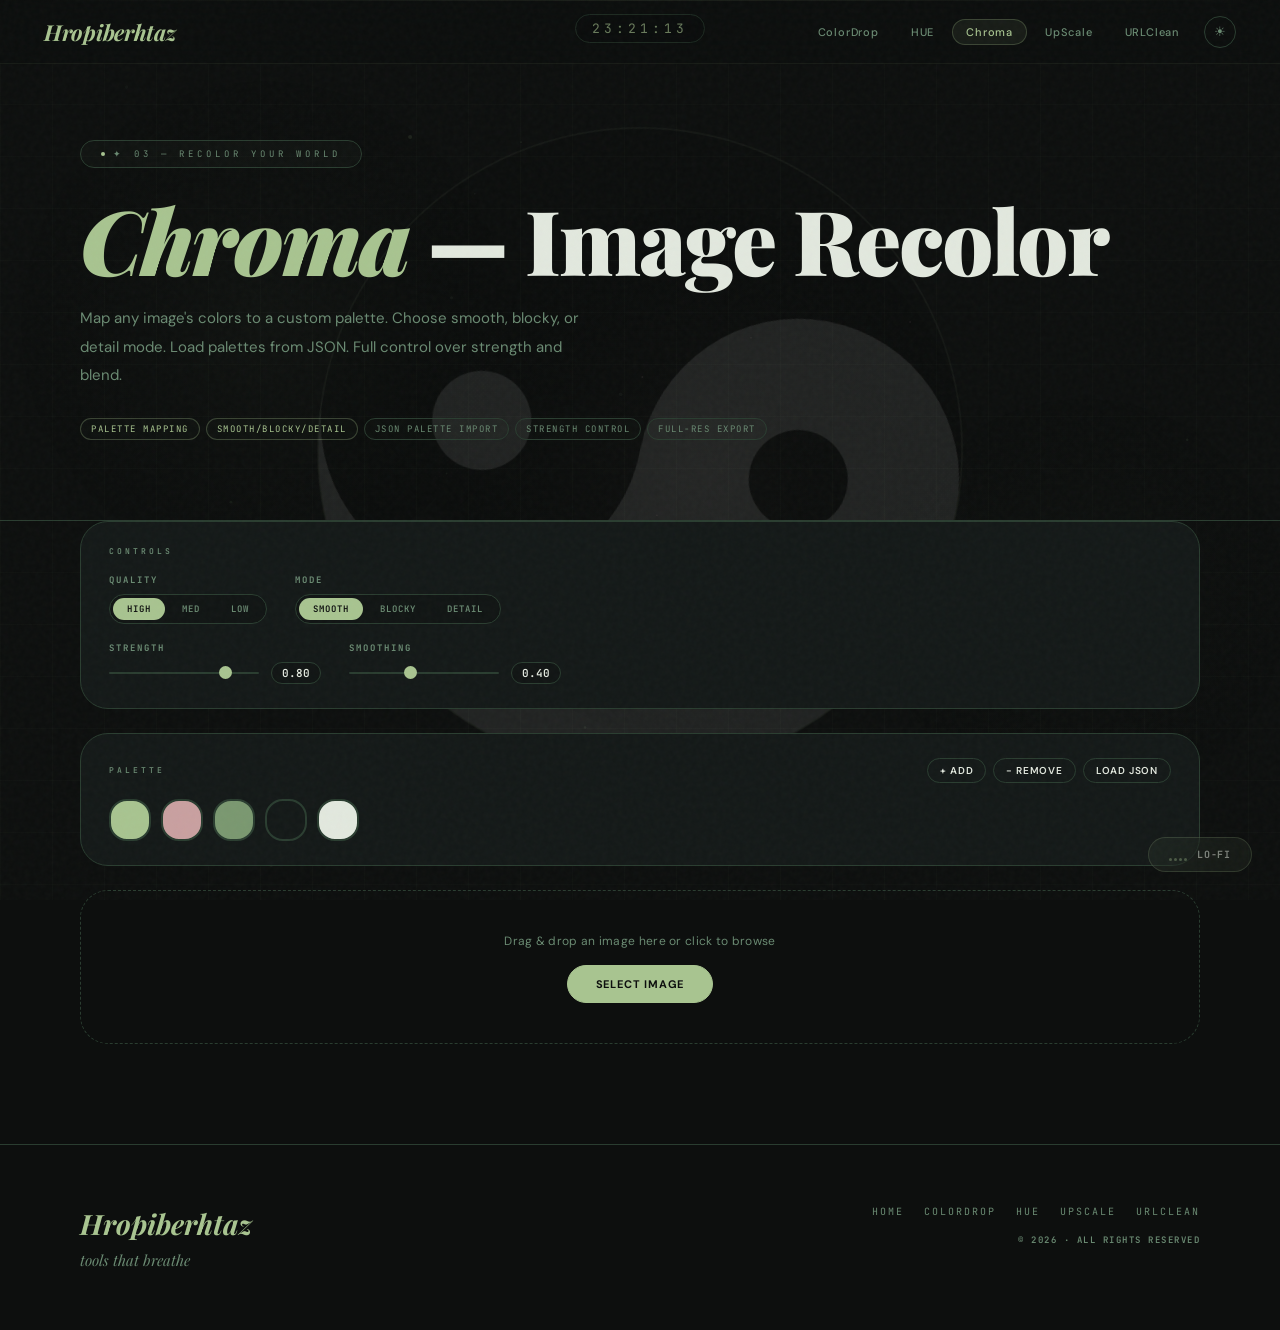
==== commit 9fdb0a50: "Add files via upload" ====
--- a/chroma.html
+++ b/chroma.html
@@ -1,1112 +1,197 @@
 <!DOCTYPE html>
 <html lang="en">
 <head>
-<meta charset="UTF-8"><meta name="viewport" content="width=device-width,initial-scale=1.0">
-<title>03 — Recolor your world — Hropiberhtaz</title>
-<link href="https://fonts.googleapis.com/css2?family=Playfair+Display:ital,wght@0,400;0,700;0,900;1,400;1,700&family=DM+Mono:wght@300;400;500&family=Inter:wght@300;400;500&display=swap" rel="stylesheet">
-<link rel="stylesheet" href="style.css">
+<meta charset="UTF-8">
+<meta name="viewport" content="width=device-width, initial-scale=1.0">
+<title>Chroma — Hropiberhtaz</title>
+<link href="https://fonts.googleapis.com/css2?family=Playfair+Display:ital,wght@0,400;0,700;0,900;1,400;1,700&family=DM+Sans:wght@300;400;500;600&family=JetBrains+Mono:wght@400;600&display=swap" rel="stylesheet">
+<link rel="stylesheet" href="shared.css">
+<style>
+.recolor-shell{position:relative;z-index:1;padding:0 80px 100px;display:flex;flex-direction:column;gap:24px;}
+.wibble-row{display:flex;flex-wrap:wrap;gap:18px 28px;align-items:center;margin-bottom:18px}
+.wibble-row:last-child{margin-bottom:0}
+.wibble-group{display:flex;flex-direction:column;gap:8px}
+.wibble-label{font-size:9px;letter-spacing:2px;text-transform:uppercase;color:var(--muted);font-weight:700;font-family:'JetBrains Mono',monospace}
+.toggle-cluster{display:flex;gap:3px;background:var(--card);padding:3px;border:1px solid var(--border);border-radius:var(--radius-xl);}
+.toggle-pebble{background:transparent;border:none;color:var(--muted);font-size:9px;letter-spacing:1px;text-transform:uppercase;padding:5px 14px;cursor:pointer;transition:all .16s cubic-bezier(.34,1.56,.64,1);font-family:'JetBrains Mono',monospace;font-weight:600;border-radius:var(--radius-xl);}
+.toggle-pebble.lit{background:var(--accent);color:#0d0f0e}
+[data-theme="light"] .toggle-pebble.lit{color:#fff}
+.toggle-pebble:hover{transform:scale(1.06)}
+.glide-container{display:flex;align-items:center;gap:12px;min-width:200px}
+.glide-container input[type="range"]{width:150px;height:2px}
+.glide-badge{font-family:'JetBrains Mono',monospace;font-size:11px;font-weight:600;color:var(--text);background:var(--card);padding:3px 9px;border:1px solid var(--border);border-radius:var(--radius-md);min-width:50px;text-align:center;}
+.palette-strip{display:flex;align-items:center;gap:10px;flex-wrap:wrap}
+.swatch-pebble{width:42px;height:42px;border-radius:var(--radius-md);cursor:pointer;border:2px solid var(--border);transition:transform .3s cubic-bezier(.34,1.56,.64,1),border-color .2s,box-shadow .3s;position:relative;flex-shrink:0;}
+.swatch-pebble:hover{transform:scale(1.12) rotate(3deg);border-color:var(--muted);box-shadow:0 6px 20px rgba(0,0,0,.3)}
+.swatch-pebble input{position:absolute;inset:0;opacity:0;width:100%;height:100%;cursor:pointer}
+.dropper-zone{border:1px dashed var(--border);border-radius:var(--radius-lg);padding:40px 28px;text-align:center;cursor:pointer;transition:background .16s,border-color .16s;}
+.dropper-zone:hover{background:rgba(168,196,144,.03);border-color:var(--accent)}
+.dropper-zone p{font-size:12px;color:var(--muted);margin-bottom:14px;letter-spacing:.3px;line-height:1.7}
+.canvas-result-box{background:var(--surface);border:1px solid var(--border);border-radius:var(--radius-lg);padding:24px;display:none;}
+#recolorCanvas{max-width:100%;max-height:60vh;display:block;margin:0 auto;border:1px solid var(--border);border-radius:var(--radius-md)}
+.action-pile{display:flex;flex-wrap:wrap;gap:9px;justify-content:center;margin-top:20px}
+.btn-rude-remove{border-color:rgba(255,80,80,.3);color:rgba(255,120,100,.8)}
+.btn-rude-remove:hover{border-color:rgba(255,80,80,.7)!important;color:#ff6b6b!important;background:rgba(255,80,80,.07)!important}
+#progress-fog{position:fixed;inset:0;z-index:19999;background:var(--dl-bg);backdrop-filter:blur(20px);display:flex;flex-direction:column;align-items:center;justify-content:center;gap:22px;opacity:0;pointer-events:none;transition:opacity .3s;}
+#progress-fog.glowing{opacity:1;pointer-events:all}
+#fog-title{font-family:'Playfair Display',serif;font-size:18px;font-weight:700;color:var(--text);letter-spacing:-.3px;font-style:italic}
+#fog-sub{font-family:'JetBrains Mono',monospace;font-size:10px;letter-spacing:2px;text-transform:uppercase;color:var(--muted);font-weight:600}
+#fog-track{width:min(360px,80vw);height:2px;background:var(--border);border-radius:3px;overflow:hidden}
+#fog-bar{height:100%;width:0%;background:linear-gradient(90deg,var(--accent),var(--accent2));border-radius:3px;transition:width .12s ease}
+#fog-pct{font-family:'Playfair Display',serif;font-size:28px;font-weight:600;color:var(--accent);letter-spacing:-1px}
+@media(max-width:900px){.recolor-shell{padding:0 24px 80px}}
+</style>
 </head>
 <body>
-<div id="site-loader">
-  <div class="loader-inner">
-    <svg class="loader-geo" viewBox="0 0 300 300" xmlns="http://www.w3.org/2000/svg">
-      <circle cx="150" cy="150" r="130" fill="none" stroke="rgba(168,192,96,0.12)" stroke-width="0.5"/>
-      <circle cx="150" cy="150" r="110" fill="none" stroke="rgba(168,192,96,0.1)" stroke-width="0.5"/>
-      <circle cx="150" cy="150" r="90"  fill="none" stroke="rgba(168,192,96,0.18)" stroke-width="0.8"/>
-      <line x1="150" y1="20"  x2="150" y2="58"  stroke="rgba(168,192,96,0.25)" stroke-width="0.5"/>
-      <line x1="150" y1="242" x2="150" y2="280" stroke="rgba(168,192,96,0.25)" stroke-width="0.5"/>
-      <line x1="20"  y1="150" x2="58"  y2="150" stroke="rgba(168,192,96,0.25)" stroke-width="0.5"/>
-      <line x1="242" y1="150" x2="280" y2="150" stroke="rgba(168,192,96,0.25)" stroke-width="0.5"/>
-      <circle cx="150" cy="126" r="40" fill="none" stroke="rgba(168,192,96,0.3)" stroke-width="0.7"/>
-      <circle cx="115" cy="162" r="40" fill="none" stroke="rgba(168,192,96,0.3)" stroke-width="0.7"/>
-      <circle cx="185" cy="162" r="40" fill="none" stroke="rgba(168,192,96,0.3)" stroke-width="0.7"/>
-      <circle cx="150" cy="150" r="4" fill="rgba(168,192,96,0.5)"/>
-      <circle cx="150" cy="150" r="2" fill="#a8c060"/>
-      <circle cx="150" cy="40"  r="1.5" fill="rgba(168,192,96,0.4)"/>
-      <circle cx="237" cy="97"  r="1.5" fill="rgba(168,192,96,0.4)"/>
-      <circle cx="237" cy="203" r="1.5" fill="rgba(168,192,96,0.4)"/>
-      <circle cx="150" cy="260" r="1.5" fill="rgba(168,192,96,0.4)"/>
-      <circle cx="63"  cy="203" r="1.5" fill="rgba(168,192,96,0.4)"/>
-      <circle cx="63"  cy="97"  r="1.5" fill="rgba(168,192,96,0.4)"/>
-    </svg>
-    <p class="loader-tagline">Harmony in every pixel</p>
-    <p class="loader-sub">HROPIBERHTAZ — LOADING</p>
+<div id="scroll-prog"></div>
+<div id="scan-line"></div>
+<canvas id="wobbly-bg-thingy"></canvas>
+<canvas id="floaty-dot-world"></canvas>
+<canvas id="bg-yinyang"></canvas>
+<div id="live-clock"></div>
+<div id="keyboard-whisper"></div>
+<div id="toasty-pop" class="toasty"></div>
+<div id="file-loading-veil"><div class="veil-spinner"></div><div class="veil-msg" id="veil-msg-text">Opening…</div></div>
+<div id="progress-fog"><div id="fog-title">Working…</div><div id="fog-sub">Please wait</div><div id="fog-track"><div id="fog-bar"></div></div><div id="fog-pct">0%</div></div>
+
+<div id="mobile-nav">
+  <button id="mobile-nav-close">✕</button>
+  <a href="index.html">Home</a>
+  <a href="colordrop.html">ColorDrop</a>
+  <a href="hue.html">HUE</a>
+  <a href="chroma.html">Chroma</a>
+  <a href="upscale.html">UpScale</a>
+  <a href="urlclean.html">URLClean</a>
+</div>
+
+<header id="main-header">
+  <a href="index.html" class="brand-scribble">Hropiberhtaz</a>
+  <div class="nav-cluster">
+    <a href="colordrop.html" class="nav-pill">ColorDrop</a>
+    <a href="hue.html" class="nav-pill">HUE</a>
+    <a href="chroma.html" class="nav-pill lit">Chroma</a>
+    <a href="upscale.html" class="nav-pill">UpScale</a>
+    <a href="urlclean.html" class="nav-pill">URLClean</a>
+    <button id="moonbeam-toggle" title="Toggle theme"><span id="moonbeam-icon">☀</span></button>
+  </div>
+  <button id="ham-toggle">☰</button>
+</header>
+
+<div class="page-hero">
+  <div class="page-eyebrow poppy-reveal"><span class="eyebrow-dot"></span>✦ 03 — Recolor your world</div>
+  <h1 class="chunk-title page-title poppy-reveal delay-sprout-1"><em>Chroma</em> — Image Recolor</h1>
+  <p class="page-blurb poppy-reveal delay-sprout-2">Map any image's colors to a custom palette. Choose smooth, blocky, or detail mode. Load palettes from JSON. Full control over strength and blend.</p>
+  <div class="feature-tags poppy-reveal delay-sprout-3">
+    <span class="ftag hot">Palette Mapping</span><span class="ftag hot">Smooth/Blocky/Detail</span>
+    <span class="ftag">JSON Palette Import</span><span class="ftag">Strength Control</span><span class="ftag">Full-Res Export</span>
   </div>
 </div>
-<style>
-#site-loader{position:fixed;inset:0;z-index:9999;background:#0c0d0a;display:flex;align-items:center;justify-content:center;transition:opacity 0.7s ease;}
-#site-loader.out{opacity:0;pointer-events:none;}
-.loader-inner{display:flex;flex-direction:column;align-items:center;gap:28px;}
-.loader-geo{width:190px;height:190px;animation:lspin 20s linear infinite;}
-@keyframes lspin{from{transform:rotate(0)}to{transform:rotate(360deg)}}
-.loader-tagline{font-family:'Playfair Display',serif;font-style:italic;font-size:19px;font-weight:300;color:rgba(232,234,216,0.65);letter-spacing:0.02em;}
-.loader-sub{font-family:'DM Mono',monospace;font-size:9px;letter-spacing:0.3em;text-transform:uppercase;color:rgba(168,192,96,0.45);}
-</style>
-<script>window.addEventListener('load',function(){setTimeout(function(){var l=document.getElementById('site-loader');if(l){l.classList.add('out');setTimeout(function(){l.remove();},700);}},1200);});</script>
-<div class="page-wrap">
-  <div class="tool-hero">
-    <p class="tool-num">03 — Recolor your world</p>
-    <h1><em>Chroma</em> — Image Recolor</h1>
-    <p>Map any image's colors to a custom palette. Choose smooth, blocky, or detail mode. Load palettes from JSON. Full control over strength and blend.</p>
-    <div class="pills"><span class="pill">Palette Mapping</span><span class="pill">Smooth/Blocky/Detail</span><span class="pill">JSON Import</span><span class="pill">Strength Control</span><span class="pill">Full-Res Export</span></div>
+
+<div class="recolor-shell">
+  <div class="lumpy-card poppy-reveal delay-sprout-1">
+    <div class="lumpy-card-label">Controls</div>
+    <div class="wibble-row">
+      <div class="wibble-group"><div class="wibble-label">Quality</div><div class="toggle-cluster" id="qualityGroup"><button class="toggle-pebble lit" data-quality="high">HIGH</button><button class="toggle-pebble" data-quality="med">MED</button><button class="toggle-pebble" data-quality="low">LOW</button></div></div>
+      <div class="wibble-group"><div class="wibble-label">Mode</div><div class="toggle-cluster" id="modeGroup"><button class="toggle-pebble lit" data-mode="smooth">SMOOTH</button><button class="toggle-pebble" data-mode="blocky">BLOCKY</button><button class="toggle-pebble" data-mode="detail">DETAIL</button></div></div>
+    </div>
+    <div class="wibble-row">
+      <div class="wibble-group"><div class="wibble-label">Strength</div><div class="glide-container"><input type="range" id="strengthSlider" min="0" max="100" value="80"><div class="glide-badge" id="strengthVal">0.80</div></div></div>
+      <div class="wibble-group"><div class="wibble-label">Smoothing</div><div class="glide-container"><input type="range" id="smoothSlider" min="0" max="100" value="40"><div class="glide-badge" id="smoothVal">0.40</div></div></div>
+    </div>
   </div>
-  <div class="marquee-band">
-    <div class="marquee-track"><span>CHROMA</span><span class="dot">✦</span><span>palette mapping</span><span class="dot">✦</span><span>recolor the world</span><span class="dot">✦</span><span>CHROMA</span><span class="dot">✦</span><span>palette mapping</span><span class="dot">✦</span><span>recolor the world</span><span class="dot">✦</span></div>
-  </div>
-  <section id="recolor">
-  <div class="section-head reveal">
-    <div class="section-num"><span class="section-icon">◈</span> 03 — Recolor your world</div>
-    <h2 class="section-title reveal reveal-d1"><em>Chroma</em> — Image Recolor</h2>
-    <p class="section-desc">Map any image's colors to a custom palette. Choose smooth, blocky, or detail mode. Load palettes from JSON. Full control over strength and blend.</p>
-  </div>
-
-  <div class="recolor-shell">
-
-    <div class="card reveal reveal-d1">
-      <div class="card-label">Controls</div>
-      <div class="control-row">
-        <div class="control-group">
-          <div class="control-label">Quality</div>
-          <div class="toggle-group" id="qualityGroup">
-            <button class="toggle-btn active" data-quality="high">HIGH</button>
-            <button class="toggle-btn" data-quality="med">MED</button>
-            <button class="toggle-btn" data-quality="low">LOW</button>
-          </div>
-        </div>
-        <div class="control-group">
-          <div class="control-label">Mode</div>
-          <div class="toggle-group" id="modeGroup">
-            <button class="toggle-btn active" data-mode="smooth">SMOOTH</button>
-            <button class="toggle-btn" data-mode="blocky">BLOCKY</button>
-            <button class="toggle-btn" data-mode="detail">DETAIL</button>
-          </div>
-        </div>
-      </div>
-      <div class="control-row">
-        <div class="control-group">
-          <div class="control-label">Strength</div>
-          <div class="slider-container">
-            <input type="range" id="strengthSlider" min="0" max="100" value="80">
-            <div class="slider-badge" id="strengthVal">0.80</div>
-          </div>
-        </div>
-        <div class="control-group">
-          <div class="control-label">Smoothing</div>
-          <div class="slider-container">
-            <input type="range" id="smoothSlider" min="0" max="100" value="40">
-            <div class="slider-badge" id="smoothVal">0.40</div>
-          </div>
-        </div>
+  <div class="lumpy-card poppy-reveal delay-sprout-2">
+    <div style="display:flex;justify-content:space-between;align-items:center;margin-bottom:16px">
+      <div class="lumpy-card-label" style="margin-bottom:0">Palette</div>
+      <div style="display:flex;gap:7px">
+        <button class="cozy-btn squish-btn" id="addColorBtn" style="padding:5px 12px;font-size:10px">+ Add</button>
+        <button class="cozy-btn squish-btn" id="removeColorBtn" style="padding:5px 12px;font-size:10px">− Remove</button>
+        <button class="cozy-btn squish-btn" id="loadJsonBtn" style="padding:5px 12px;font-size:10px">Load JSON</button>
+        <input type="file" id="jsonInput" accept=".json" style="display:none">
       </div>
     </div>
+    <div class="palette-strip" id="swatchesContainer"></div>
+  </div>
+  <div class="dropper-zone poppy-reveal delay-sprout-3" id="recolorUpload">
+    <p>Drag & drop an image here or click to browse</p>
+    <button class="cozy-btn cozy-btn-filled squish-btn" id="recolorSelectBtn">Select Image</button>
+    <input type="file" id="recolorFileInput" accept="image/*" style="display:none">
+  </div>
+  <div class="canvas-result-box" id="canvasPanel">
+    <canvas id="recolorCanvas"></canvas>
+    <div class="action-pile">
+      <button class="cozy-btn cozy-btn-filled squish-btn" id="applyBtn">Apply Recolor</button>
+      <button class="cozy-btn squish-btn" id="resetBtn">Reset</button>
+      <button class="cozy-btn squish-btn" id="downloadBtn" style="display:none">↓ Download</button>
+      <button class="cozy-btn btn-rude-remove squish-btn" id="removeImgBtn">✕ Remove</button>
+    </div>
+  </div>
+</div>
 
-    <div class="card reveal reveal-d2">
-      <div style="display:flex;justify-content:space-between;align-items:center;margin-bottom:18px">
-        <div class="card-label" style="margin-bottom:0">Palette</div>
-        <div style="display:flex;gap:8px">
-          <button class="btn" id="addColorBtn" style="padding:6px 14px;font-size:10px">+ Add</button>
-          <button class="btn" id="removeColorBtn" style="padding:6px 14px;font-size:10px">− Remove</button>
-          <button class="btn" id="loadJsonBtn" style="padding:6px 14px;font-size:10px">Load JSON</button>
-          <input type="file" id="jsonInput" accept=".json" style="display:none">
-        </div>
-      </div>
-      <div class="palette-row" id="swatchesContainer"></div>
+<footer class="footer-meadow">
+  <div><div class="footer-brand">Hropiberhtaz</div><div class="footer-tagline">tools that breathe</div></div>
+  <div class="footer-right">
+    <div class="footer-links">
+      <a href="index.html" class="footer-link">Home</a>
+      <a href="colordrop.html" class="footer-link">ColorDrop</a>
+      <a href="hue.html" class="footer-link">HUE</a>
+      <a href="upscale.html" class="footer-link">UpScale</a>
+      <a href="urlclean.html" class="footer-link">URLClean</a>
     </div>
+    <div class="footer-small">© 2026 · All rights reserved</div>
+  </div>
+</footer>
 
-    <div class="upload-zone reveal reveal-d3" id="recolorUpload">
-      <p>Drag & drop an image here or click to browse</p>
-      <button class="btn btn-accent" id="recolorSelectBtn">Select Image</button>
-      <input type="file" id="recolorFileInput" accept="image" style="display:none">
-    </div>
+<button id="lofi-leaf">
+  <div class="soundbars"><div class="soundbar"></div><div class="soundbar"></div><div class="soundbar"></div><div class="soundbar"></div></div>
+  <span id="audio-label">lo-fi</span>
+</button>
 
-    <div class="canvas-panel-r" id="canvasPanel">
-      <canvas id="recolorCanvas"></canvas>
-      <div class="action-row">
-        <button class="btn btn-accent" id="applyBtn">Apply Recolor</button>
-        <button class="btn" id="resetBtn">Reset</button>
-        <button class="btn" id="downloadBtn" style="display:none">↓ Download</button>
-        <button class="btn btn-remove-img" id="removeImgBtn">✕ Remove Image</button>
-      </div>
-    </div>
-
-  </div>
-</section>
-</div>
-<script src="nav.js"></script>
+<script src="shared.js"></script>
 <script>
-
 (function(){
-  var toolIds=['colorpicker','hueeditor','recolor','upscale'];
-  var nextBtn=document.getElementById('next-tool-btn');
-  var nextLabel=document.getElementById('next-tool-label');
-  if(!nextBtn)return;
-
-  var toolNames={colorpicker:'ColorDrop',hueeditor:'HUE Editor',recolor:'Chroma',upscale:'UpScale'};
-
-  function getCurrentToolIdx(){
-    var scrollY=window.scrollY;
-    var cur=-1;
-    for(var i=0;i<toolIds.length;i++){
-      var el=document.getElementById(toolIds[i]);
-      if(el&&scrollY>=el.offsetTop-250)cur=i;
-    }
-    return cur;
-  }
-
-  function updateLabel(){
-    if(!nextBtn.classList.contains('visible'))return;
-    var idx=getCurrentToolIdx();
-    var nextIdx=idx+1;
-    if(nextIdx>=toolIds.length){
-      if(nextLabel)nextLabel.textContent='back to top';
-    } else {
-      if(nextLabel)nextLabel.textContent=toolNames[toolIds[nextIdx]]||'next tool';
-    }
-  }
-
-  document.querySelectorAll('.hero-cta a').forEach(function(a){
-    a.addEventListener('click',function(){
-      nextBtn.classList.add('visible');
-      setTimeout(updateLabel,400);
-    });
-  });
-
-  nextBtn.addEventListener('click',function(){
-    var idx=getCurrentToolIdx();
-    var nextIdx=idx+1;
-    if(nextIdx>=toolIds.length){
-      window.scrollTo({top:0,behavior:'smooth'});
-      if(nextLabel)nextLabel.textContent=toolNames[toolIds[0]]||'next tool';
-      return;
-    }
-    var target=document.getElementById(toolIds[nextIdx]);
-    if(target)target.scrollIntoView({behavior:'smooth',block:'start'});
-    setTimeout(updateLabel,600);
-  });
-
-  window.addEventListener('scroll',updateLabel,{passive:true});
-})();
-
-(function(){
-  const items = ['ColorDrop','●','HUE','●','Chroma','●','UpScale','●','Color Obsession','●','Precision Tools','●','Pick · Edit · Recolor · Upscale','●','Built Different','●','Zero Sharpness Loss','●'];
-  const repeated = [...items,...items,...items,...items];
-  const mq = document.getElementById('mq1');
-  mq.innerHTML = repeated.map(t => `<span class="${t==='●'?'dot':''}">${t}</span>`).join('');
-})();
-
-(function(){
-  let hue = 0.04, sat = 1, val = 1, alpha = 1;
-  let draggingSV = false, draggingHue = false, draggingAlpha = false;
-
-  const svCanvas = document.getElementById('svCanvas');
-  const hueCanvas = document.getElementById('hueCanvas');
-  const alphaCanvas = document.getElementById('alphaCanvas');
-  const svCursor = document.getElementById('svCursor');
-  const hueInd = document.getElementById('hueIndicator');
-  const alphaInd = document.getElementById('alphaIndicator');
-  const swatchFill = document.getElementById('swatchFill');
-  const hexDisplay = document.getElementById('hexDisplay');
-  const rgbaDisplay = document.getElementById('rgbaDisplay');
-  const copyBtn = document.getElementById('copyBtn');
-  const svWrap = document.getElementById('svWrap');
-  const hueWrap = document.getElementById('hueWrap');
-  const alphaWrap = document.getElementById('alphaWrap');
-
-  function hsvToRgb(h,s,v){
-    let r,g,b;
-    const i=Math.floor(h*6),f=h*6-i,p=v*(1-s),q=v*(1-f*s),t=v*(1-(1-f)*s);
-    switch(i%6){
-      case 0:r=v;g=t;b=p;break;case 1:r=q;g=v;b=p;break;
-      case 2:r=p;g=v;b=t;break;case 3:r=p;g=q;b=v;break;
-      case 4:r=t;g=p;b=v;break;case 5:r=v;g=p;b=q;break;
-    }
-    return {r:Math.round(r*255),g:Math.round(g*255),b:Math.round(b*255)};
-  }
-
-  function toHex(n){return n.toString(16).padStart(2,'0')}
-  function rgbToHex(r,g,b){return '#'+toHex(r)+toHex(g)+toHex(b)}
-
-  function hexToRgb(hex){
-    const r=/^#?([a-f\d]{2})([a-f\d]{2})([a-f\d]{2})$/i.exec(hex);
-    return r?{r:parseInt(r[1],16),g:parseInt(r[2],16),b:parseInt(r[3],16)}:null;
-  }
-
-  function rgbToHsv(r,g,b){
-    r/=255;g/=255;b/=255;
-    const max=Math.max(r,g,b),min=Math.min(r,g,b),d=max-min;
-    let h=0,s=max===0?0:d/max,v=max;
-    if(d!==0){
-      if(max===r)h=((g-b)/d+(g<b?6:0))/6;
-      else if(max===g)h=((b-r)/d+2)/6;
-      else h=((r-g)/d+4)/6;
-    }
-    return{h,s,v};
-  }
-
-  function drawSV(){
-    const ctx=svCanvas.getContext('2d');
-    const w=svCanvas.width,h=svCanvas.height;
-    const base=hsvToRgb(hue,1,1);
-    const gH=ctx.createLinearGradient(0,0,w,0);
-    gH.addColorStop(0,'white');
-    gH.addColorStop(1,`rgb(${base.r},${base.g},${base.b})`);
-    ctx.fillStyle=gH;ctx.fillRect(0,0,w,h);
-    const gV=ctx.createLinearGradient(0,0,0,h);
-    gV.addColorStop(0,'rgba(0,0,0,0)');
-    gV.addColorStop(1,'rgba(0,0,0,1)');
-    ctx.fillStyle=gV;ctx.fillRect(0,0,w,h);
-  }
-
-  function drawHue(){
-    const ctx=hueCanvas.getContext('2d');
-    const w=hueCanvas.width,h=hueCanvas.height;
-    for(let i=0;i<w;i++){
-      const rgb=hsvToRgb(i/w,1,1);
-      ctx.fillStyle=`rgb(${rgb.r},${rgb.g},${rgb.b})`;
-      ctx.fillRect(i,0,1,h);
-    }
-  }
-
-  function drawAlpha(){
-    const ctx=alphaCanvas.getContext('2d');
-    const w=alphaCanvas.width,h=alphaCanvas.height;
-    const cs=6;
-    for(let y=0;y<h;y+=cs)for(let x=0;x<w;x+=cs){
-      ctx.fillStyle=((x/cs+y/cs)%2===0)?'#fff':'#ccc';
-      ctx.fillRect(x,y,cs,cs);
-    }
-    const rgb=hsvToRgb(hue,sat,val);
-    const g=ctx.createLinearGradient(0,0,0,h);
-    g.addColorStop(0,`rgba(${rgb.r},${rgb.g},${rgb.b},1)`);
-    g.addColorStop(1,`rgba(${rgb.r},${rgb.g},${rgb.b},0)`);
-    ctx.fillStyle=g;ctx.fillRect(0,0,w,h);
-  }
-
-  function updateUI(){
-    const rgb=hsvToRgb(hue,sat,val);
-    const hex=rgbToHex(rgb.r,rgb.g,rgb.b);
-    swatchFill.style.background=`rgba(${rgb.r},${rgb.g},${rgb.b},${alpha})`;
-    hexDisplay.textContent=alpha===1?hex.toUpperCase():`rgba(${rgb.r},${rgb.g},${rgb.b},${alpha.toFixed(2)})`;
-    rgbaDisplay.textContent=`rgba(${rgb.r},${rgb.g},${rgb.b},${alpha.toFixed(2)})`;
-    document.getElementById('inR').value=rgb.r;
-    document.getElementById('inG').value=rgb.g;
-    document.getElementById('inB').value=rgb.b;
-    document.getElementById('inA').value=Math.round(alpha*100);
-    const rgbaCopyBtn=document.getElementById('rgbaCopyBtn');
-    if(rgbaCopyBtn) rgbaCopyBtn.querySelector('span.rgba-preview') && (rgbaCopyBtn.querySelector('span.rgba-preview').textContent=`rgba(${rgb.r},${rgb.g},${rgb.b},${alpha.toFixed(2)})`);
-    svCursor.style.left=(sat*100)+'%';
-    svCursor.style.top=((1-val)*100)+'%';
-    hueInd.style.left=(hue*100)+'%';
-    alphaInd.style.top=((1-alpha)*100)+'%';
-    drawAlpha();
-  }
-
-  function getSVPos(e,el){
-    const r=el.getBoundingClientRect();
-    const x=Math.max(0,Math.min(1,(e.clientX-r.left)/r.width));
-    const y=Math.max(0,Math.min(1,(e.clientY-r.top)/r.height));
-    return{x,y};
-  }
-
-  svWrap.addEventListener('mousedown',e=>{
-    draggingSV=true;
-    const {x,y}=getSVPos(e,svWrap);
-    sat=x;val=1-y;updateUI();
-  });
-
-  hueWrap.addEventListener('mousedown',e=>{
-    draggingHue=true;
-    const r=hueWrap.getBoundingClientRect();
-    hue=Math.max(0,Math.min(1,(e.clientX-r.left)/r.width));
-    drawSV();updateUI();
-  });
-
-  alphaWrap.addEventListener('mousedown',e=>{
-    draggingAlpha=true;
-    const r=alphaWrap.getBoundingClientRect();
-    alpha=Math.max(0,Math.min(1,1-(e.clientY-r.top)/r.height));
-    updateUI();
-  });
-
-  document.addEventListener('mousemove',e=>{
-    if(draggingSV){
-      const {x,y}=getSVPos(e,svWrap);sat=x;val=1-y;updateUI();
-    }
-    if(draggingHue){
-      const r=hueWrap.getBoundingClientRect();
-      hue=Math.max(0,Math.min(1,(e.clientX-r.left)/r.width));
-      drawSV();updateUI();
-    }
-    if(draggingAlpha){
-      const r=alphaWrap.getBoundingClientRect();
-      alpha=Math.max(0,Math.min(1,1-(e.clientY-r.top)/r.height));
-      updateUI();
-    }
-  });
-
-  document.addEventListener('mouseup',()=>{draggingSV=false;draggingHue=false;draggingAlpha=false});
-
-  function touchToMouse(e,handler){
-    if(e.touches.length){const t=e.touches[0];handler({clientX:t.clientX,clientY:t.clientY});}
-    e.preventDefault();
-  }
-  svWrap.addEventListener('touchstart',e=>touchToMouse(e,e2=>svWrap.dispatchEvent(new MouseEvent('mousedown',e2))),{passive:false});
-  svWrap.addEventListener('touchmove',e=>touchToMouse(e,e2=>document.dispatchEvent(new MouseEvent('mousemove',e2))),{passive:false});
-  hueWrap.addEventListener('touchstart',e=>touchToMouse(e,e2=>hueWrap.dispatchEvent(new MouseEvent('mousedown',e2))),{passive:false});
-  hueWrap.addEventListener('touchmove',e=>touchToMouse(e,e2=>document.dispatchEvent(new MouseEvent('mousemove',e2))),{passive:false});
-
-  hexDisplay.addEventListener('click',()=>{
-    const rgb=hsvToRgb(hue,sat,val);
-    const currentHex=rgbToHex(rgb.r,rgb.g,rgb.b);
-    const input=document.createElement('input');
-    input.type='text';input.value=currentHex.toUpperCase();
-    Object.assign(input.style,{
-      fontFamily:'DM Mono,monospace',fontSize:'18px',fontWeight:'500',
-      color:'var(--text)',background:'var(--card)',border:'1px solid var(--accent)',
-      borderRadius:'2px',padding:'2px 6px',outline:'none',width:'140px',letterSpacing:'1px'
-    });
-    hexDisplay.replaceWith(input);
-    input.select();
-    function commit(){
-      const hex=input.value.trim();
-      const rgb=hexToRgb(hex);
-      if(rgb){const hsv=rgbToHsv(rgb.r,rgb.g,rgb.b);hue=hsv.h;sat=hsv.s;val=hsv.v;drawSV();}
-      input.replaceWith(hexDisplay);
-      updateUI();
-    }
-    input.addEventListener('blur',commit);
-    input.addEventListener('keydown',e=>{if(e.key==='Enter')commit();if(e.key==='Escape'){input.replaceWith(hexDisplay);}});
-  });
-
-  const toast=document.getElementById('toast');
-  copyBtn.addEventListener('click',()=>{
-    const rgb=hsvToRgb(hue,sat,val);
-    const text=alpha===1?rgbToHex(rgb.r,rgb.g,rgb.b).toUpperCase():`rgba(${rgb.r},${rgb.g},${rgb.b},${alpha.toFixed(2)})`;
-    navigator.clipboard.writeText(text).then(()=>{
-      toast.textContent='Copied '+text;
-      toast.classList.add('show');
-      setTimeout(()=>toast.classList.remove('show'),2000);
-    });
-  });
-
-  function applyRgbaInputs(){
-    const r=Math.max(0,Math.min(255,parseInt(document.getElementById('inR').value)||0));
-    const g=Math.max(0,Math.min(255,parseInt(document.getElementById('inG').value)||0));
-    const b=Math.max(0,Math.min(255,parseInt(document.getElementById('inB').value)||0));
-    const a=Math.max(0,Math.min(100,parseInt(document.getElementById('inA').value)||0));
-    const hsv=rgbToHsv(r,g,b);
-    hue=hsv.h; sat=hsv.s; val=hsv.v; alpha=a/100;
-    drawSV(); updateUI();
-  }
-  ['inR','inG','inB','inA'].forEach(id=>{
-    const el=document.getElementById(id);
-    if(!el) return;
-    el.addEventListener('input', applyRgbaInputs);
-    el.addEventListener('change', applyRgbaInputs);
-  });
-
-  const rgbaCopyBtn=document.getElementById('rgbaCopyBtn');
-  if(rgbaCopyBtn){
-    rgbaCopyBtn.addEventListener('click',()=>{
-      const rgb=hsvToRgb(hue,sat,val);
-      const text=`rgba(${rgb.r},${rgb.g},${rgb.b},${alpha.toFixed(2)})`;
-      navigator.clipboard.writeText(text).then(()=>{
-        rgbaCopyBtn.textContent='✓ Copied!';
-        rgbaCopyBtn.classList.add('copied');
-        if(toast){toast.textContent='Copied '+text;toast.classList.add('show');setTimeout(()=>toast.classList.remove('show'),2000);}
-        setTimeout(()=>{
-          rgbaCopyBtn.innerHTML='<svg width="13" height="13" viewBox="0 0 24 24" fill="none" stroke="currentColor" stroke-width="2" stroke-linecap="round" stroke-linejoin="round"><rect x="9" y="9" width="13" height="13" rx="2"/><path d="M5 15H4a2 2 0 0 1-2-2V4a2 2 0 0 1 2-2h9a2 2 0 0 1 2 2v1"/></svg> Copy rgba(…)';
-          rgbaCopyBtn.classList.remove('copied');
-        },2000);
-      });
-    });
-  }
-
-  drawHue();drawSV();updateUI();
-  hue=0.045;sat=0.8;val=1;drawSV();updateUI();
-})();
-
-(function(){
-  let origImg=null;
-
-  const presets=[
-    {name:'Golden Hour',hue:20,sat:150,bright:110,contrast:110,sepia:30,invert:0,colors:['#ff9a3c','#ffcc70','#e05f00','#ffe0a0','#ff6b00']},
-    {name:'Neon Night',hue:200,sat:250,bright:90,contrast:130,sepia:0,invert:0,colors:['#0ff','#f0f','#00f','#0f0','#ff0']},
-    {name:'Retro Film',hue:10,sat:70,bright:95,contrast:85,sepia:60,invert:0,colors:['#c8a87a','#a07850','#ffe8c0','#704830','#d8c0a0']},
-    {name:'Cyanotype',hue:220,sat:180,bright:100,contrast:110,sepia:0,invert:0,colors:['#003060','#0060b0','#1090e0','#a0d0f0','#e0f0ff']},
-    {name:'Infrared',hue:330,sat:200,bright:105,contrast:120,sepia:0,invert:0,colors:['#ff0066','#ff80b0','#330020','#ff99cc','#660040']},
-    {name:'Acid Trip',hue:120,sat:300,bright:105,contrast:140,sepia:0,invert:0,colors:['#00ff44','#ff4400','#ffff00','#8800ff','#00ffff']},
-  ];
-
-  const dz=document.getElementById('dropZone');
-  const canvas=document.getElementById('editorCanvas');
-  const overlay=document.getElementById('editorOverlay');
-  const noMsg=document.getElementById('noImgMsg');
-  const controls=document.getElementById('editorControls');
-  const fileInput=document.getElementById('editorFileInput');
-
-  function get(id){return document.getElementById(id)}
-
-  function updateFilter(){
-    if(!origImg)return;
-    const hue=get('e-hue-slider').value;
-    const sat=get('e-sat-slider').value;
-    const bright=get('e-bright-slider').value;
-    const contrast=get('e-contrast-slider').value;
-    const sepia=get('e-sepia-slider').value;
-    const invert=get('e-invert-slider').value;
-    get('e-hue-val').textContent=hue+'°';
-    get('e-sat-val').textContent=sat+'%';
-    get('e-bright-val').textContent=bright+'%';
-    get('e-contrast-val').textContent=contrast+'%';
-    get('e-sepia-val').textContent=sepia+'%';
-    get('e-invert-val').textContent=invert+'%';
-    const ctx=canvas.getContext('2d');
-    ctx.filter=`hue-rotate(${hue}deg) saturate(${sat}%) brightness(${bright}%) contrast(${contrast}%) sepia(${sepia}%) invert(${invert}%)`;
-    ctx.clearRect(0,0,canvas.width,canvas.height);
-    ctx.drawImage(origImg,0,0);
-  }
-
-  ['e-hue-slider','e-sat-slider','e-bright-slider','e-contrast-slider','e-sepia-slider','e-invert-slider'].forEach(id=>{
-    get(id).addEventListener('input',updateFilter);
-  });
-
-  function resetSliders(){
-    get('e-hue-slider').value=0;get('e-sat-slider').value=100;
-    get('e-bright-slider').value=100;get('e-contrast-slider').value=100;
-    get('e-sepia-slider').value=0;get('e-invert-slider').value=0;
-    document.querySelectorAll('.preset-btn').forEach(el=>el.classList.remove('active'));
-    updateFilter();
-  }
-
-  get('editorResetSliders').addEventListener('click',resetSliders);
-  get('editorReset').addEventListener('click',resetSliders);
-
-  function buildPresets(){
-    const grid=get('presetsGrid');grid.innerHTML='';
-    presets.forEach((p,i)=>{
-      const el=document.createElement('button');
-      el.className='preset-btn';el.id='preset-'+i;
-      el.innerHTML=`<div class="preset-name">${p.name}</div><div class="preset-dots">${p.colors.map(c=>`<div class="preset-dot" style="background:${c}"></div>`).join('')}</div>`;
-      el.onclick=()=>{
-        get('e-hue-slider').value=p.hue;get('e-sat-slider').value=p.sat;
-        get('e-bright-slider').value=p.bright;get('e-contrast-slider').value=p.contrast;
-        get('e-sepia-slider').value=p.sepia;get('e-invert-slider').value=p.invert;
-        document.querySelectorAll('.preset-btn').forEach(el=>el.classList.remove('active'));
-        el.classList.add('active');updateFilter();
-      };
-      grid.appendChild(el);
-    });
-  }
-
-  function loadEditorImage(file){
-    if(!file)return;
-    const reader=new FileReader();
-    reader.onload=ev=>{
-      const img=new Image();
-      img.onload=()=>{
-        origImg=img;
-        canvas.style.display='block';
-        get('dzIcon').style.display='none';get('dzText').style.display='none';get('dzSub').style.display='none';
-        dz.classList.add('has-image');
-        canvas.width=img.naturalWidth;canvas.height=img.naturalHeight;
-        const ctx=canvas.getContext('2d');ctx.drawImage(img,0,0);
-        noMsg.style.display='none';controls.style.display='block';
-        overlay.classList.add('visible');
-        buildPresets();updateFilter();
-      };
-      img.src=ev.target.result;
-    };
-    reader.readAsDataURL(file);
-  }
-
-  dz.addEventListener('dragover',e=>{e.preventDefault();dz.classList.add('drag-over')});
-  dz.addEventListener('dragleave',()=>dz.classList.remove('drag-over'));
-  dz.addEventListener('drop',e=>{
-    e.preventDefault();dz.classList.remove('drag-over');
-    const f=e.dataTransfer.files[0];
-    if(f&&f.type.startsWith('image/'))loadEditorImage(f);
-  });
-  dz.addEventListener('click',e=>{
-    if(origImg)return;
-    if(e.target===dz||e.target.classList.contains('drop-icon')||e.target.classList.contains('drop-text')||e.target.classList.contains('drop-sub'))
-      fileInput.click();
-  });
-  fileInput.onchange=e=>loadEditorImage(e.target.files[0]);
-  get('editorNewImg').addEventListener('click',()=>fileInput.click());
-
-  const dlOverlay=document.getElementById('dl-progress-overlay');
-  const dlBar=document.getElementById('dl-progress-bar');
-  const dlPct=document.getElementById('dl-progress-pct');
-  const dlTitle=document.getElementById('dl-progress-title');
-  const dlSub=document.getElementById('dl-progress-sub');
-
-  function showProgress(title,sub){
-    dlTitle.textContent=title;dlSub.textContent=sub;
-    dlBar.style.width='0%';dlPct.textContent='0%';
-    dlOverlay.classList.add('active');
-  }
-  function setProgress(pct){
-    const p=Math.round(pct);
-    dlBar.style.width=p+'%';dlPct.textContent=p+'%';
-  }
-  function hideProgress(){dlOverlay.classList.remove('active');}
-
-  function exportImg(fmt){
-    if(!origImg)return;
-    const mime=fmt==='jpeg'?'image/jpeg':fmt==='webp'?'image/webp':'image/png';
-    const quality=fmt==='png'?1:0.93;
-    const w=origImg.naturalWidth, h=origImg.naturalHeight;
-
-    showProgress('Rendering image…','Applying filters at full resolution');
-    setProgress(10);
-
-    const useOffscreen=typeof OffscreenCanvas!=='undefined';
-    const ex=useOffscreen?new OffscreenCanvas(w,h):document.createElement('canvas');
-    if(!useOffscreen){ex.width=w;ex.height=h;}
-    const ectx=ex.getContext('2d');
-    const hue=get('e-hue-slider').value,sat=get('e-sat-slider').value;
-    const bright=get('e-bright-slider').value,contrast=get('e-contrast-slider').value;
-    const sepia=get('e-sepia-slider').value,inv=get('e-invert-slider').value;
-    ectx.filter=`hue-rotate(${hue}deg) saturate(${sat}%) brightness(${bright}%) contrast(${contrast}%) sepia(${sepia}%) invert(${inv}%)`;
-    ectx.drawImage(origImg,0,0,w,h);
-    setProgress(55);
-
-    const blobPromise=useOffscreen
-      ?ex.convertToBlob({type:mime,quality})
-      :new Promise(res=>ex.toBlob(res,mime,quality));
-
-    blobPromise.then(blob=>{
-      setProgress(90);
-      const url=URL.createObjectURL(blob);
-      const a=document.createElement('a');a.href=url;a.download='hue-edited.'+fmt;a.click();
-      URL.revokeObjectURL(url);
-      setProgress(100);
-      setTimeout(hideProgress,600);
-    });
-  }
-
-  get('exportPng').addEventListener('click',()=>exportImg('png'));
-  get('exportJpg').addEventListener('click',()=>exportImg('jpeg'));
-  get('exportWebp').addEventListener('click',()=>exportImg('webp'));
-})();
-
-(function(){
-  const canvas=document.getElementById('recolorCanvas');
-  const ctx=canvas.getContext('2d',{willReadFrequently:true});
-  const fileInput=document.getElementById('recolorFileInput');
-  const uploadZone=document.getElementById('recolorUpload');
-  const selectBtn=document.getElementById('recolorSelectBtn');
-  const canvasPanel=document.getElementById('canvasPanel');
-  const swatchesContainer=document.getElementById('swatchesContainer');
-  const strengthSlider=document.getElementById('strengthSlider');
-  const smoothSlider=document.getElementById('smoothSlider');
-  const strengthVal=document.getElementById('strengthVal');
-  const smoothVal=document.getElementById('smoothVal');
-  const applyBtn=document.getElementById('applyBtn');
-  const resetBtn=document.getElementById('resetBtn');
-  const downloadBtn=document.getElementById('downloadBtn');
-  const addColorBtn=document.getElementById('addColorBtn');
-  const removeColorBtn=document.getElementById('removeColorBtn');
-  const loadJsonBtn=document.getElementById('loadJsonBtn');
-  const jsonInput=document.getElementById('jsonInput');
-
-  let quality='high',mode='smooth';
-  document.querySelectorAll('#qualityGroup .toggle-btn').forEach(btn=>{
-    btn.addEventListener('click',()=>{
-      document.querySelectorAll('#qualityGroup .toggle-btn').forEach(b=>b.classList.remove('active'));
-      btn.classList.add('active');quality=btn.dataset.quality;
-    });
-  });
-  document.querySelectorAll('#modeGroup .toggle-btn').forEach(btn=>{
-    btn.addEventListener('click',()=>{
-      document.querySelectorAll('#modeGroup .toggle-btn').forEach(b=>b.classList.remove('active'));
-      btn.classList.add('active');mode=btn.dataset.mode;
-    });
-  });
-
-  strengthSlider.addEventListener('input',e=>{strengthVal.textContent=(e.target.value/100).toFixed(2)});
-  smoothSlider.addEventListener('input',e=>{smoothVal.textContent=(e.target.value/100).toFixed(2)});
-
-  let origImgEl=null,previewImageData=null,fullResImageData=null;
-
-  const defaultColors=['#B7A4FF','#9F88D9','#D0BDF2','#4A8FAD','#6AAFCD','#57A86A'];
-  function buildDefaultSwatches(){
-    defaultColors.forEach((hex, i)=>{
-      setTimeout(()=>addSwatch(hex, true), i * 60);
-    });
-  }
-
-  function addSwatch(hex, animate=false){
-    const sw=document.createElement('div');
-    sw.className='swatch';sw.style.background=hex;
-    sw.innerHTML=`<input type="color" value="${hex}">`;
-    sw.querySelector('input').onchange=e=>{
-      e.target.parentElement.style.background=e.target.value;
-      sw.classList.remove('pulse');
-      void sw.offsetWidth;
-      sw.classList.add('pulse');
-      sw.addEventListener('animationend',()=>sw.classList.remove('pulse'),{once:true});
-    };
-    swatchesContainer.appendChild(sw);
-    if(animate){
-      sw.classList.add('entering');
-      sw.addEventListener('animationend',()=>sw.classList.remove('entering'),{once:true});
-    }
-  }
-
-  buildDefaultSwatches();
-
-  function getPalette(){
-    return Array.from(document.querySelectorAll('#swatchesContainer .swatch input')).map(i=>i.value);
-  }
-
-  function hexToRgb(hex){
-    const m=/^#?([a-f\d]{2})([a-f\d]{2})([a-f\d]{2})$/i.exec(hex);
-    return m?[parseInt(m[1],16),parseInt(m[2],16),parseInt(m[3],16)]:null;
-  }
-
-  addColorBtn.addEventListener('click',()=>{
-    const rand='#'+Math.floor(Math.random()*16777215).toString(16).padStart(6,'0');
-    addSwatch(rand, true);
-  });
-
-  removeColorBtn.addEventListener('click',()=>{
-    const swatches=document.querySelectorAll('#swatchesContainer .swatch');
-    if(swatches.length>1)swatches[swatches.length-1].remove();
-  });
-
-  loadJsonBtn.addEventListener('click',()=>jsonInput.click());
-  jsonInput.addEventListener('change',e=>{
-    const file=e.target.files[0];if(!file)return;
+  const canvas=document.getElementById('recolorCanvas'),ctx=canvas.getContext('2d'),canvasPanel=document.getElementById('canvasPanel'),uploadZone=document.getElementById('recolorUpload'),downloadBtn=document.getElementById('downloadBtn'),fileInput=document.getElementById('recolorFileInput'),swatchesContainer=document.getElementById('swatchesContainer');
+  let origImgEl=null,previewImageData=null,fullResImageData=null,mode='smooth';
+  let palette=['#a8c490','#c9a0a0','#7a9870','#141918','#e2e8de'];
+  const strengthSlider=document.getElementById('strengthSlider'),strengthVal=document.getElementById('strengthVal'),smoothSlider=document.getElementById('smoothSlider'),smoothVal=document.getElementById('smoothVal');
+  strengthSlider.addEventListener('input',()=>{strengthVal.textContent=(strengthSlider.value/100).toFixed(2);});
+  smoothSlider.addEventListener('input',()=>{smoothVal.textContent=(smoothSlider.value/100).toFixed(2);});
+  document.getElementById('qualityGroup').addEventListener('click',e=>{const b=e.target.closest('[data-quality]');if(!b)return;document.querySelectorAll('[data-quality]').forEach(el=>el.classList.remove('lit'));b.classList.add('lit');});
+  document.getElementById('modeGroup').addEventListener('click',e=>{const b=e.target.closest('[data-mode]');if(!b)return;document.querySelectorAll('[data-mode]').forEach(el=>el.classList.remove('lit'));b.classList.add('lit');mode=b.dataset.mode;});
+  function getPalette(){return Array.from(document.querySelectorAll('.swatch-pebble input[type=color]')).map(i=>i.value);}
+  function renderSwatches(){swatchesContainer.innerHTML='';palette.forEach(color=>{const div=document.createElement('div');div.className='swatch-pebble';div.style.background=color;const inp=document.createElement('input');inp.type='color';inp.value=color;inp.addEventListener('input',e=>{div.style.background=e.target.value;});div.appendChild(inp);swatchesContainer.appendChild(div);});}
+  document.getElementById('addColorBtn').addEventListener('click',()=>{palette.push('#a8c490');renderSwatches();});
+  document.getElementById('removeColorBtn').addEventListener('click',()=>{if(palette.length>1)palette.pop();renderSwatches();});
+  document.getElementById('loadJsonBtn').addEventListener('click',()=>document.getElementById('jsonInput').click());
+  document.getElementById('jsonInput').addEventListener('change',e=>{
+    const f=e.target.files[0];if(!f)return;
     const reader=new FileReader();
     reader.onload=ev=>{
       try{
-        let colors=JSON.parse(ev.target.result);
-        if(colors.colors)colors=colors.colors;
-        if(colors.length&&typeof colors[0]==='object'&&colors[0].hex)colors=colors.map(c=>c.hex);
-        if(!colors.length)throw new Error();
-        document.querySelectorAll('#swatchesContainer .swatch').forEach(s=>s.remove());
-        colors.forEach((hex,i)=>setTimeout(()=>addSwatch(hex,true),i*55));
-      }catch{alert('Invalid palette JSON');}
-      jsonInput.value='';
-    };
-    reader.readAsText(file);
+        const d=JSON.parse(ev.target.result);
+        const toHex=v=>{if(typeof v==='string'){const s=v.trim();if(/^#[0-9a-fA-F]{3,8}$/.test(s))return s;if(/^[0-9a-fA-F]{6}$/.test(s))return '#'+s;}if(v&&typeof v==='object'){const candidate=v.hex||v.color||v.value||v.HEX||v.Color||v.hex_code||v['#'];if(candidate)return toHex(candidate);}return null;};
+        let colors=[];
+        if(Array.isArray(d)){colors=d.map(toHex).filter(Boolean);}
+        else if(d&&typeof d==='object'){const arr=d.colors||d.palette||d.swatches||d.Palette||d.Colors||null;if(Array.isArray(arr)){colors=arr.map(toHex).filter(Boolean);}else if(arr&&typeof arr==='object'){colors=Object.values(arr).map(toHex).filter(Boolean);}else{colors=Object.values(d).map(toHex).filter(Boolean);}}
+        if(colors.length){palette=colors;renderSwatches();}else{showToast('No colors found in JSON');}
+      }catch(err){showToast('Invalid JSON file');}
+      e.target.value='';
+    };reader.readAsText(f);
   });
-
+  function hexToRgb(hex){const r=/^#?([a-f\d]{2})([a-f\d]{2})([a-f\d]{2})$/i.exec(hex);return r?[parseInt(r[1],16),parseInt(r[2],16),parseInt(r[3],16)]:null;}
+  function loadRecolorImage(file){if(!file)return;const reader=new FileReader();reader.onload=ev=>{const img=new Image();img.onload=()=>{origImgEl=img;const pw=Math.min(img.naturalWidth,800),ph=Math.round(img.naturalHeight*pw/img.naturalWidth);const preCanvas=document.createElement('canvas');preCanvas.width=pw;preCanvas.height=ph;const preCtx=preCanvas.getContext('2d');preCtx.drawImage(img,0,0,pw,ph);previewImageData=preCtx.getImageData(0,0,pw,ph);const frCanvas=document.createElement('canvas');frCanvas.width=img.naturalWidth;frCanvas.height=img.naturalHeight;const frCtx=frCanvas.getContext('2d');frCtx.drawImage(img,0,0);fullResImageData=frCtx.getImageData(0,0,img.naturalWidth,img.naturalHeight);canvas.width=pw;canvas.height=ph;ctx.putImageData(previewImageData,0,0);canvasPanel.style.display='block';uploadZone.style.display='none';};img.src=ev.target.result;};reader.readAsDataURL(file);}
   uploadZone.addEventListener('click',()=>fileInput.click());
-  selectBtn.addEventListener('click',e=>{e.stopPropagation();fileInput.click()});
-
-  fileInput.onchange=e=>{if(e.target.files[0])loadRecolorImage(e.target.files[0]);};
-
-  uploadZone.addEventListener('dragover',e=>{e.preventDefault();uploadZone.style.borderColor='var(--accent)'});
-  uploadZone.addEventListener('dragleave',()=>uploadZone.style.borderColor='');
-  uploadZone.addEventListener('drop',e=>{
-    e.preventDefault();uploadZone.style.borderColor='';
-    const f=e.dataTransfer.files[0];
-    if(f&&f.type.startsWith('image/'))loadRecolorImage(f);
-  });
-
-  function loadRecolorImage(file){
-    const reader=new FileReader();
-    reader.onload=e=>{
-      const img=new Image();
-      img.onload=()=>{
-        origImgEl=img;
-        const nw=img.naturalWidth, nh=img.naturalHeight;
-
-        const fullCanvas=document.createElement('canvas');
-        fullCanvas.width=nw; fullCanvas.height=nh;
-        const fullCtx=fullCanvas.getContext('2d',{willReadFrequently:true});
-        fullCtx.drawImage(img,0,0,nw,nh);
-        fullResImageData=fullCtx.getImageData(0,0,nw,nh);
-
-        let w=nw, h=nh;
-        const maxDim=quality==='high'?1200:quality==='med'?800:500;
-        if(w>maxDim||h>maxDim){
-          if(w>h){h=Math.round(h*maxDim/w);w=maxDim;}
-          else{w=Math.round(w*maxDim/h);h=maxDim;}
-        }
-        canvas.width=w;canvas.height=h;
-        ctx.filter='none';ctx.drawImage(img,0,0,w,h);
-        previewImageData=ctx.getImageData(0,0,w,h);
-        canvasPanel.style.display='block';
-        downloadBtn.style.display='none';
-        uploadZone.style.display='none';
-      };
-      img.src=e.target.result;
-    };
-    reader.readAsDataURL(file);fileInput.value='';
-  }
-
-  resetBtn.addEventListener('click',()=>{
-    if(previewImageData){ctx.filter='none';ctx.putImageData(previewImageData,0,0);}
-    downloadBtn.style.display='none';
-  });
-
-  function recolorPixels(srcData,w,h){
-    const palette=getPalette().map(hexToRgb).filter(Boolean);
-    if(!palette.length)return srcData;
-    const outData=new ImageData(w,h);
-    const src=srcData.data,dst=outData.data;
-    const strength=parseFloat(strengthVal.textContent);
-    const smoothFactor=parseFloat(smoothVal.textContent);
-    const sigma=mode==='blocky'?1:(30+smoothFactor*150);
-    const invSigma2=sigma>0.1?1/(sigma*sigma):10000;
-
-    for(let i=0;i<src.length;i+=4){
-      const a=src[i+3];
-      if(a===0){dst[i]=src[i];dst[i+1]=src[i+1];dst[i+2]=src[i+2];dst[i+3]=0;continue;}
-      const r=src[i],g=src[i+1],b=src[i+2];
-
-      if(mode==='blocky'){
-        let best=palette[0],minD=Infinity;
-        for(const p of palette){
-          const d=(r-p[0])**2+(g-p[1])**2+(b-p[2])**2;
-          if(d<minD){minD=d;best=p;}
-        }
-        dst[i]=Math.round(r+(best[0]-r)*strength);
-        dst[i+1]=Math.round(g+(best[1]-g)*strength);
-        dst[i+2]=Math.round(b+(best[2]-b)*strength);
-        dst[i+3]=a;
-      } else {
-        let wSum=0,cR=0,cG=0,cB=0;
-        for(const p of palette){
-          const d2=(r-p[0])**2+(g-p[1])**2+(b-p[2])**2;
-          const w=Math.exp(-d2*invSigma2);
-          wSum+=w;cR+=p[0]*w;cG+=p[1]*w;cB+=p[2]*w;
-        }
-        if(wSum>0){cR/=wSum;cG/=wSum;cB/=wSum;}
-        dst[i]=Math.round(r+(cR-r)*strength);
-        dst[i+1]=Math.round(g+(cG-g)*strength);
-        dst[i+2]=Math.round(b+(cB-b)*strength);
-        dst[i+3]=a;
-      }
-    }
-    return outData;
-  }
-
-  applyBtn.addEventListener('click',()=>{
-    if(!previewImageData)return;
-    applyBtn.textContent='Processing…';applyBtn.disabled=true;
-    setTimeout(()=>{
-      const out=recolorPixels(previewImageData,canvas.width,canvas.height);
-      ctx.putImageData(out,0,0);
-      downloadBtn.style.display='inline-flex';
-      applyBtn.textContent='Apply Recolor';applyBtn.disabled=false;
-    },16);
-  });
-
-  downloadBtn.addEventListener('click',()=>{
-    if(!fullResImageData||!origImgEl)return;
-
-    const nw=origImgEl.naturalWidth, nh=origImgEl.naturalHeight;
-    const palette=getPalette().map(hexToRgb).filter(Boolean);
-    if(!palette.length)return;
-
-    const dlOverlay=document.getElementById('dl-progress-overlay');
-    const dlBar=document.getElementById('dl-progress-bar');
-    const dlPct=document.getElementById('dl-progress-pct');
-    const dlTitle=document.getElementById('dl-progress-title');
-    const dlSub=document.getElementById('dl-progress-sub');
-
-    dlTitle.textContent='Recoloring at full resolution…';
-    dlSub.textContent=`${nw} × ${nh} px — processing in chunks`;
-    dlBar.style.width='0%';dlPct.textContent='0%';
-    dlOverlay.classList.add('active');
-    downloadBtn.disabled=true;
-
-    const strength=parseFloat(strengthVal.textContent);
-    const smoothFactor=parseFloat(smoothVal.textContent);
-    const sigma=mode==='blocky'?1:(30+smoothFactor*150);
-    const invSigma2=sigma>0.1?1/(sigma*sigma):10000;
-
-    const src=fullResImageData.data;
-    const outData=new ImageData(nw,nh);
-    const dst=outData.data;
-    const totalPx=nw*nh;
-    const CHUNK=80000;
-    let idx=0;
-
-    function processChunk(){
-      const end=Math.min(idx+CHUNK,totalPx);
-      for(let pi=idx;pi<end;pi++){
-        const i=pi*4;
-        const a=src[i+3];
-        if(a===0){dst[i]=src[i];dst[i+1]=src[i+1];dst[i+2]=src[i+2];dst[i+3]=0;continue;}
-        const r=src[i],g=src[i+1],b=src[i+2];
-        if(mode==='blocky'){
-          let best=palette[0],minD=Infinity;
-          for(const p of palette){
-            const d=(r-p[0])**2+(g-p[1])**2+(b-p[2])**2;
-            if(d<minD){minD=d;best=p;}
-          }
-          dst[i]=Math.round(r+(best[0]-r)*strength);
-          dst[i+1]=Math.round(g+(best[1]-g)*strength);
-          dst[i+2]=Math.round(b+(best[2]-b)*strength);
-          dst[i+3]=a;
-        } else {
-          let wSum=0,cR=0,cG=0,cB=0;
-          for(const p of palette){
-            const d2=(r-p[0])**2+(g-p[1])**2+(b-p[2])**2;
-            const w=Math.exp(-d2*invSigma2);
-            wSum+=w;cR+=p[0]*w;cG+=p[1]*w;cB+=p[2]*w;
-          }
-          if(wSum>0){cR/=wSum;cG/=wSum;cB/=wSum;}
-          dst[i]=Math.round(r+(cR-r)*strength);
-          dst[i+1]=Math.round(g+(cG-g)*strength);
-          dst[i+2]=Math.round(b+(cB-b)*strength);
-          dst[i+3]=a;
-        }
-      }
-      idx=end;
-      const pct=Math.round(idx/totalPx*85);
-      dlBar.style.width=pct+'%';dlPct.textContent=pct+'%';
-
-      if(idx<totalPx){
-        setTimeout(processChunk,0);
-      } else {
-        dlTitle.textContent='Encoding PNG…';
-        dlSub.textContent='Almost done!';
-        dlBar.style.width='90%';dlPct.textContent='90%';
-
-        setTimeout(()=>{
-          const useOffscreen=typeof OffscreenCanvas!=='undefined';
-          const exportCanvas=useOffscreen?new OffscreenCanvas(nw,nh):document.createElement('canvas');
-          if(!useOffscreen){exportCanvas.width=nw;exportCanvas.height=nh;}
-          exportCanvas.getContext('2d').putImageData(outData,0,0);
-
-          const blobPromise=useOffscreen
-            ?exportCanvas.convertToBlob({type:'image/png'})
-            :new Promise(res=>exportCanvas.toBlob(res,'image/png'));
-
-          blobPromise.then(blob=>{
-            dlBar.style.width='100%';dlPct.textContent='100%';
-            const url=URL.createObjectURL(blob);
-            const a=document.createElement('a');
-            a.download='chroma-recolored.png';a.href=url;a.click();
-            URL.revokeObjectURL(url);
-            downloadBtn.disabled=false;
-            setTimeout(()=>dlOverlay.classList.remove('active'),700);
-          });
-        },30);
-      }
-    }
-
-    setTimeout(processChunk,60);
-  });
-
-  const removeImgBtn = document.getElementById('removeImgBtn');
-  if(removeImgBtn){
-    removeImgBtn.addEventListener('click', ()=>{
-      origImgEl = null;
-      previewImageData = null;
-      fullResImageData = null;
-      ctx.clearRect(0, 0, canvas.width, canvas.height);
-      canvas.width = 0; canvas.height = 0;
-      canvasPanel.style.display = 'none';
-      uploadZone.style.display = '';
-      downloadBtn.style.display = 'none';
-      fileInput.value = '';
-    });
-  }
+  uploadZone.addEventListener('dragover',e=>{e.preventDefault();uploadZone.style.borderColor='var(--accent)';});
+  uploadZone.addEventListener('dragleave',()=>{uploadZone.style.borderColor='';});
+  uploadZone.addEventListener('drop',e=>{e.preventDefault();uploadZone.style.borderColor='';const f=e.dataTransfer.files[0];if(f&&f.type.startsWith('image/'))loadRecolorImage(f);});
+  fileInput.addEventListener('change',e=>loadRecolorImage(e.target.files[0]));
+  document.getElementById('recolorSelectBtn').addEventListener('click',()=>fileInput.click());
+  function applyRecolor(imageData,outCanvas){const src=imageData.data,w=imageData.width,h=imageData.height,pal=getPalette().map(hexToRgb).filter(Boolean);if(!pal.length)return;const strength=parseFloat(strengthVal.textContent),smoothFactor=parseFloat(smoothVal.textContent),sigma=mode==='blocky'?1:(30+smoothFactor*150),invSigma2=sigma>0.1?1/(sigma*sigma):10000;const outData=new ImageData(w,h),dst=outData.data;for(let i=0;i<w*h;i++){const pi=i*4,a=src[pi+3];if(a===0){dst[pi]=src[pi];dst[pi+1]=src[pi+1];dst[pi+2]=src[pi+2];dst[pi+3]=0;continue;}const r=src[pi],g=src[pi+1],b=src[pi+2];if(mode==='blocky'){let best=pal[0],minD=Infinity;for(const p of pal){const d=(r-p[0])**2+(g-p[1])**2+(b-p[2])**2;if(d<minD){minD=d;best=p;}}dst[pi]=Math.round(r+(best[0]-r)*strength);dst[pi+1]=Math.round(g+(best[1]-g)*strength);dst[pi+2]=Math.round(b+(best[2]-b)*strength);dst[pi+3]=a;}else{let wSum=0,cR=0,cG=0,cB=0;for(const p of pal){const d2=(r-p[0])**2+(g-p[1])**2+(b-p[2])**2,w=Math.exp(-d2*invSigma2);wSum+=w;cR+=p[0]*w;cG+=p[1]*w;cB+=p[2]*w;}if(wSum>0){cR/=wSum;cG/=wSum;cB/=wSum;}dst[pi]=Math.round(r+(cR-r)*strength);dst[pi+1]=Math.round(g+(cG-g)*strength);dst[pi+2]=Math.round(b+(cB-b)*strength);dst[pi+3]=a;}}const outCtx=outCanvas.getContext('2d');outCtx.putImageData(outData,0,0);}
+  document.getElementById('applyBtn').addEventListener('click',()=>{if(!previewImageData)return;applyRecolor(previewImageData,canvas);downloadBtn.style.display='inline-flex';});
+  document.getElementById('resetBtn').addEventListener('click',()=>{if(!previewImageData)return;ctx.putImageData(previewImageData,0,0);downloadBtn.style.display='none';});
+  downloadBtn.addEventListener('click',()=>{if(!fullResImageData||!origImgEl)return;const nw=origImgEl.naturalWidth,nh=origImgEl.naturalHeight,pal=getPalette().map(hexToRgb).filter(Boolean);if(!pal.length)return;const fogEl=document.getElementById('progress-fog'),fogBar=document.getElementById('fog-bar'),fogPct=document.getElementById('fog-pct'),fogTitle=document.getElementById('fog-title'),fogSub=document.getElementById('fog-sub');fogTitle.textContent='Recoloring at full resolution…';fogSub.textContent=`${nw} × ${nh} px`;fogBar.style.width='0%';fogPct.textContent='0%';fogEl.classList.add('glowing');downloadBtn.disabled=true;const strength=parseFloat(strengthVal.textContent),smoothFactor=parseFloat(smoothVal.textContent),sigma=mode==='blocky'?1:(30+smoothFactor*150),invSigma2=sigma>0.1?1/(sigma*sigma):10000;const src=fullResImageData.data,outData=new ImageData(nw,nh),dst=outData.data,totalPx=nw*nh,CHUNK=80000;let idx=0;function processChunk(){const end=Math.min(idx+CHUNK,totalPx);for(let pi=idx;pi<end;pi++){const i=pi*4,a=src[i+3];if(a===0){dst[i]=src[i];dst[i+1]=src[i+1];dst[i+2]=src[i+2];dst[i+3]=0;continue;}const r=src[i],g=src[i+1],b=src[i+2];if(mode==='blocky'){let best=pal[0],minD=Infinity;for(const p of pal){const d=(r-p[0])**2+(g-p[1])**2+(b-p[2])**2;if(d<minD){minD=d;best=p;}}dst[i]=Math.round(r+(best[0]-r)*strength);dst[i+1]=Math.round(g+(best[1]-g)*strength);dst[i+2]=Math.round(b+(best[2]-b)*strength);dst[i+3]=a;}else{let wSum=0,cR=0,cG=0,cB=0;for(const p of pal){const d2=(r-p[0])**2+(g-p[1])**2+(b-p[2])**2,wt=Math.exp(-d2*invSigma2);wSum+=wt;cR+=p[0]*wt;cG+=p[1]*wt;cB+=p[2]*wt;}if(wSum>0){cR/=wSum;cG/=wSum;cB/=wSum;}dst[i]=Math.round(r+(cR-r)*strength);dst[i+1]=Math.round(g+(cG-g)*strength);dst[i+2]=Math.round(b+(cB-b)*strength);dst[i+3]=a;}}idx=end;const pct=Math.round(idx/totalPx*85);fogBar.style.width=pct+'%';fogPct.textContent=pct+'%';if(idx<totalPx)setTimeout(processChunk,0);else{fogTitle.textContent='Encoding PNG…';fogSub.textContent='Almost done!';fogBar.style.width='90%';fogPct.textContent='90%';setTimeout(()=>{const exportCanvas=document.createElement('canvas');exportCanvas.width=nw;exportCanvas.height=nh;exportCanvas.getContext('2d').putImageData(outData,0,0);exportCanvas.toBlob(blob=>{fogBar.style.width='100%';fogPct.textContent='100%';const url=URL.createObjectURL(blob);const a=document.createElement('a');a.download='chroma-recolored.png';a.href=url;a.click();URL.revokeObjectURL(url);downloadBtn.disabled=false;setTimeout(()=>fogEl.classList.remove('glowing'),700);});},30);}};setTimeout(processChunk,60);});
+  document.getElementById('removeImgBtn').addEventListener('click',()=>{origImgEl=null;previewImageData=null;fullResImageData=null;ctx.clearRect(0,0,canvas.width,canvas.height);canvas.width=0;canvas.height=0;canvasPanel.style.display='none';uploadZone.style.display='';downloadBtn.style.display='none';fileInput.value='';});
+  renderSwatches();
 })();
-(function(){
-  let audioCtx=null,masterGain=null,reverbNode=null,isPlaying=false;
-  let scheduledNodes=[],loopTimeoutId=null,nextEventTime=0;
-  const chordSets=[
-    [0,4,7,11],
-    [0,3,7,10],
-    [0,4,7,14],
-    [0,3,7,14],
-    [0,5,7,12],
-  ];
-  const melodyOffsets=[0,2,4,7,9,12,14,16];
-  const rootNotes=[52,55,57,48,50];
-  let chordIdx=0;
-
-  const BPM=58;
-  const BEAT=60/BPM;
-  const BAR=BEAT*4;
-
-  function midiToFreq(m){return 440*Math.pow(2,(m-69)/12)}
-
-  function initAudio(){
-    if(audioCtx)return;
-    audioCtx=new(window.AudioContext||window.webkitAudioContext)();
-    masterGain=audioCtx.createGain();
-    masterGain.gain.setValueAtTime(0,audioCtx.currentTime);
-    masterGain.connect(audioCtx.destination);
-    reverbNode=audioCtx.createConvolver();
-    const sRate=audioCtx.sampleRate;
-    const revLen=sRate*2.8;
-    const revBuf=audioCtx.createBuffer(2,revLen,sRate);
-    for(let c=0;c<2;c++){
-      const d=revBuf.getChannelData(c);
-      for(let i=0;i<revLen;i++)
-        d[i]=(Math.random()*2-1)*Math.pow(1-i/revLen,2.2);
-    }
-    reverbNode.buffer=revBuf;
-    const revGain=audioCtx.createGain();
-    revGain.gain.setValueAtTime(0.32,audioCtx.currentTime);
-    reverbNode.connect(revGain);
-    revGain.connect(masterGain);
-  }
-  function playPad(freq,st,dur,vol=0.055){
-    const o1=audioCtx.createOscillator(),g1=audioCtx.createGain();
-    const o2=audioCtx.createOscillator(),g2=audioCtx.createGain();
-    o1.type='sine';    o1.frequency.setValueAtTime(freq,st);
-    o2.type='triangle';o2.frequency.setValueAtTime(freq*1.003,st);
-    const att=dur*0.28, rel=dur*0.52;
-    [[g1,vol*0.6],[g2,vol*0.4]].forEach(([gn,gv])=>{
-      gn.gain.setValueAtTime(0,st);
-      gn.gain.linearRampToValueAtTime(gv,st+att);
-      gn.gain.setValueAtTime(gv,st+dur-rel);
-      gn.gain.exponentialRampToValueAtTime(0.0001,st+dur);
-    });
-    const lpf=audioCtx.createBiquadFilter();
-    lpf.type='lowpass';lpf.frequency.setValueAtTime(900,st);lpf.Q.setValueAtTime(0.4,st);
-    o1.connect(g1);o2.connect(g2);
-    g1.connect(lpf);g2.connect(lpf);
-    lpf.connect(masterGain);
-    lpf.connect(reverbNode);
-    o1.start(st);o1.stop(st+dur+0.1);
-    o2.start(st);o2.stop(st+dur+0.1);
-    scheduledNodes.push(o1,o2);
-  }
-
-  function playBass(freq,st){
-    const o=audioCtx.createOscillator(),g=audioCtx.createGain();
-    o.type='sine';o.frequency.setValueAtTime(freq/2,st);
-    g.gain.setValueAtTime(0,st);
-    g.gain.linearRampToValueAtTime(0.09,st+0.4);
-    g.gain.exponentialRampToValueAtTime(0.0001,st+BEAT*2.5);
-    o.connect(g);g.connect(masterGain);
-    o.start(st);o.stop(st+BEAT*3);
-    scheduledNodes.push(o);
-  }
-
-  function playKick(st){
-    const o=audioCtx.createOscillator(),g=audioCtx.createGain();
-    o.type='sine';
-    o.frequency.setValueAtTime(80,st);
-    o.frequency.exponentialRampToValueAtTime(38,st+0.22);
-    g.gain.setValueAtTime(0.08,st);
-    g.gain.exponentialRampToValueAtTime(0.0001,st+0.35);
-    o.connect(g);g.connect(masterGain);
-    o.start(st);o.stop(st+0.4);
-    scheduledNodes.push(o);
-  }
-
-  function playHat(st,vol=0.012){
-    const buf=audioCtx.createBuffer(1,Math.floor(audioCtx.sampleRate*0.06),audioCtx.sampleRate);
-    const d=buf.getChannelData(0);
-    for(let i=0;i<d.length;i++)d[i]=Math.random()*2-1;
-    const src=audioCtx.createBufferSource();src.buffer=buf;
-    const hp=audioCtx.createBiquadFilter();
-    hp.type='highpass';hp.frequency.value=9000;
-    const g=audioCtx.createGain();
-    g.gain.setValueAtTime(vol,st);
-    g.gain.exponentialRampToValueAtTime(0.0001,st+0.055);
-    src.connect(hp);hp.connect(g);g.connect(masterGain);
-    src.start(st);scheduledNodes.push(src);
-  }
-
-  function createCrackle(){
-    const buf=audioCtx.createBuffer(1,audioCtx.sampleRate*3,audioCtx.sampleRate);
-    const d=buf.getChannelData(0);
-    for(let i=0;i<d.length;i++)
-      d[i]=(Math.random()*2-1)*(Math.random()<0.0008?0.6:0.002);
-    const src=audioCtx.createBufferSource();src.buffer=buf;src.loop=true;
-    const hp=audioCtx.createBiquadFilter();hp.type='highpass';hp.frequency.value=5000;
-    const g=audioCtx.createGain();g.gain.setValueAtTime(0.007,audioCtx.currentTime);
-    src.connect(hp);hp.connect(g);g.connect(masterGain);
-    src.start();scheduledNodes.push(src);
-  }
-
-  function scheduleBar(st){
-    const root=rootNotes[chordIdx%rootNotes.length];
-    const chord=chordSets[chordIdx%chordSets.length];
-
-    chord.forEach((semi,i)=>
-      playPad(midiToFreq(root+semi), st+0.05, BAR*2.0, i===0?0.05:0.035)
-    );
-
-    playBass(midiToFreq(root),st+0.1);
-
-    const melCount=Math.random()<0.4?1:2;
-    const offs=[BEAT*0.5,BEAT*1,BEAT*2,BEAT*2.5,BEAT*3];
-    const used=new Set();
-    for(let m=0;m<melCount;m++){
-      let off;
-      do{off=offs[Math.floor(Math.random()*offs.length)]}while(used.has(off));
-      used.add(off);
-      const semi=melodyOffsets[Math.floor(Math.random()*melodyOffsets.length)];
-      playPad(midiToFreq(root+12+semi), st+off, BEAT*1.8, 0.038);
-    }
-
-    playKick(st);
-
-    const hatTimes=[0, BEAT, BEAT*2, BEAT*3];
-    hatTimes.forEach(ht=>{
-      if(Math.random()<0.65)
-        playHat(st+ht, 0.008+Math.random()*0.009);
-    });
-
-    chordIdx++;
-  }
-
-  function startScheduler(){
-    nextEventTime=audioCtx.currentTime+0.15;
-    scheduleBar(nextEventTime);nextEventTime+=BAR;
-    function tick(){
-      if(!isPlaying)return;
-      while(nextEventTime<audioCtx.currentTime+0.4){
-        scheduleBar(nextEventTime);nextEventTime+=BAR;
-      }
-      loopTimeoutId=setTimeout(tick,100);
-    }
-    loopTimeoutId=setTimeout(tick,100);
-  }
-
-  function stopScheduler(){
-    clearTimeout(loopTimeoutId);
-    scheduledNodes.forEach(n=>{try{n.stop()}catch(e){}});
-    scheduledNodes=[];
-  }
-
-  function fadeIn(){
-    masterGain.gain.cancelScheduledValues(audioCtx.currentTime);
-    masterGain.gain.setValueAtTime(masterGain.gain.value,audioCtx.currentTime);
-    masterGain.gain.linearRampToValueAtTime(0.55,audioCtx.currentTime+3.0);
-  }
-
-  function fadeOut(cb){
-    masterGain.gain.cancelScheduledValues(audioCtx.currentTime);
-    masterGain.gain.setValueAtTime(masterGain.gain.value,audioCtx.currentTime);
-    masterGain.gain.linearRampToValueAtTime(0,audioCtx.currentTime+2.0);
-    setTimeout(cb,2100);
-  }
-
-  const audioBtn=document.getElementById('audio-toggle');
-  const audioLabel=document.getElementById('audio-label');
-
-  audioBtn.addEventListener('click',()=>{
-    initAudio();
-    if(audioCtx.state==='suspended')audioCtx.resume();
-    if(!isPlaying){
-      isPlaying=true;
-      audioBtn.classList.add('playing');
-      audioLabel.textContent='playing';
-      createCrackle();startScheduler();fadeIn();
-    } else {
-      fadeOut(()=>{isPlaying=false;stopScheduler()});
-      audioBtn.classList.remove('playing');
-      audioLabel.textContent='lo-fi';
-    }
-  });
-})();
-
 </script>
 </body>
-</html>+</html>
--- a/shared.css
+++ b/shared.css
@@ -0,0 +1,160 @@
+/* ============================================================
+   HROPIBERHTAZ — Shared Stylesheet
+   ============================================================ */
+*,*::before,*::after{box-sizing:border-box;margin:0;padding:0}
+:root{
+  --bg:#0d0f0e;--surface:#141918;--card:#111514;--panel:#0f1210;
+  --border:#2a3d30;--accent:#a8c490;--accent2:#c9a0a0;--accent3:#8fc9b8;
+  --text:#e2e8de;--muted:#6a8a72;--sage:#b8d0aa;--sage-dim:#7a9870;
+  --rose:#dba8a8;--gold:#c8b060;--surface-dark:#0d0f0e;
+  --header-bg:rgba(13,15,14,0.92);--grid-color:rgba(168,196,144,0.025);
+  --audio-bg:rgba(168,196,144,.06);--audio-border:rgba(168,196,144,.18);
+  --audio-color:rgba(226,232,222,.5);--dl-bg:rgba(10,12,11,.94);
+  --hint-bg:rgba(20,25,24,.96);--checker-dark:#1e2b25;--sat-left:#243830;
+  --radius-xs:6px;--radius-sm:10px;--radius-md:18px;--radius-lg:28px;--radius-xl:40px;
+}
+:root[data-theme="light"]{
+  --bg:#F5EDE0;--surface:#FFF5EB;--card:#FFFAF4;--panel:#EDE0CE;
+  --border:#C9A87A;--accent:#A45D3C;--accent2:#B86484;--accent3:#CC7722;
+  --text:#2A1A0E;--muted:#8A6B3E;--sage:#9C551F;--sage-dim:#A45D3C;
+  --rose:#9B525D;--gold:#B05D10;--surface-dark:#E8D5BA;
+  --header-bg:rgba(245,237,224,0.95);--grid-color:rgba(164,93,60,0.05);
+  --audio-bg:rgba(42,26,14,.04);--audio-border:rgba(42,26,14,.15);
+  --audio-color:rgba(42,26,14,.6);--dl-bg:rgba(245,237,224,.97);
+  --hint-bg:rgba(255,245,235,.99);--checker-dark:#DFC5A0;--sat-left:#E8C99A;
+}
+html{scroll-behavior:smooth}
+body{font-family:'DM Sans',sans-serif;background:var(--bg);color:var(--text);min-height:100vh;overflow-x:hidden;}
+body::after{content:'';position:fixed;inset:0;background-image:url("data:image/svg+xml,%3Csvg viewBox='0 0 200 200' xmlns='http://www.w3.org/2000/svg'%3E%3Cfilter id='n'%3E%3CfeTurbulence type='fractalNoise' baseFrequency='0.85' numOctaves='4' stitchTiles='stitch'/%3E%3C/filter%3E%3Crect width='100%25' height='100%25' filter='url(%23n)' opacity='1'/%3E%3C/svg%3E");opacity:.03;pointer-events:none;z-index:99997;}
+[data-theme="light"] body::after{opacity:.015}
+body::before{content:'';position:fixed;inset:0;background-image:linear-gradient(var(--grid-color) 1px,transparent 1px),linear-gradient(90deg,var(--grid-color) 1px,transparent 1px);background-size:52px 52px;pointer-events:none;z-index:0;}
+[data-theme="light"] body::before{opacity:.5}
+#scroll-prog{position:fixed;top:0;left:0;height:2px;width:0%;background:linear-gradient(90deg,var(--accent),var(--accent2),var(--accent3));z-index:10001;pointer-events:none;box-shadow:0 0 10px rgba(168,196,144,.35);}
+#scan-line{position:fixed;top:0;left:0;right:0;height:1px;background:linear-gradient(90deg,transparent,rgba(168,196,144,.1),transparent);pointer-events:none;z-index:9990;animation:scanDown 9s linear infinite;will-change:transform;}
+@keyframes scanDown{0%{top:-1px}100%{top:100vh}}
+#keyboard-whisper{position:fixed;bottom:28px;left:28px;z-index:8000;background:var(--hint-bg);border:1px solid var(--border);border-radius:var(--radius-md);padding:8px 16px;font-size:10px;letter-spacing:2px;text-transform:uppercase;color:var(--muted);backdrop-filter:blur(20px);pointer-events:none;opacity:0;transform:translateY(6px);transition:opacity .3s,transform .3s;font-family:'JetBrains Mono',monospace;}
+#keyboard-whisper.show{opacity:1;transform:translateY(0)}
+#live-clock{position:fixed;top:14px;left:50%;transform:translateX(-50%);z-index:10000;font-family:'JetBrains Mono',monospace;font-weight:400;font-size:13px;letter-spacing:4px;color:var(--accent);opacity:0.6;pointer-events:none;background:var(--header-bg);padding:5px 16px;border-radius:20px;border:1px solid var(--border);backdrop-filter:blur(12px);}
+#bg-yinyang{position:fixed;inset:0;pointer-events:none;z-index:0;opacity:.88;will-change:transform;transform:translateZ(0);}
+#wobbly-bg-thingy{position:fixed;inset:0;pointer-events:none;z-index:0;}
+#floaty-dot-world{position:fixed;inset:0;pointer-events:none;z-index:0;opacity:.7;}
+/* Header */
+header{position:fixed;top:0;left:0;right:0;z-index:1000;padding:0 44px;height:64px;display:flex;align-items:center;justify-content:space-between;background:var(--header-bg);backdrop-filter:blur(24px);border-bottom:1px solid rgba(168,196,144,.07);transition:box-shadow .3s;}
+header.scrolled-down{box-shadow:0 2px 40px rgba(0,0,0,.28);border-bottom-color:var(--border);}
+.brand-scribble{font-family:'Playfair Display',serif;font-style:italic;font-size:22px;font-weight:700;color:var(--accent);letter-spacing:-.3px;text-decoration:none;position:relative;}
+.brand-scribble::after{content:'';position:absolute;bottom:-3px;left:0;right:0;height:1px;background:linear-gradient(90deg,var(--accent),transparent);transform:scaleX(0);transform-origin:left;transition:transform .3s;}
+.brand-scribble:hover::after{transform:scaleX(1)}
+.nav-cluster{display:flex;gap:4px;align-items:center}
+.nav-pill{font-family:'DM Sans',sans-serif;font-size:11px;letter-spacing:.8px;color:var(--muted);text-decoration:none;padding:5px 13px;border-radius:var(--radius-xl);border:1px solid transparent;transition:all .2s ease;font-weight:500;}
+.nav-pill:hover{color:var(--text);border-color:var(--border);background:rgba(168,196,144,.05)}
+.nav-pill.lit{color:var(--accent);border-color:rgba(168,196,144,.25);background:rgba(168,196,144,.08)}
+#moonbeam-toggle{background:none;border:1px solid var(--border);color:var(--muted);font-size:13px;width:32px;height:32px;border-radius:50%;cursor:pointer;display:flex;align-items:center;justify-content:center;transition:all .25s;margin-left:6px;}
+#moonbeam-toggle:hover{border-color:var(--accent);color:var(--accent);background:rgba(168,196,144,.08)}
+#ham-toggle{display:none;background:none;border:1px solid var(--border);width:32px;height:32px;border-radius:8px;cursor:pointer;align-items:center;justify-content:center;color:var(--muted);font-size:16px;transition:border-color .2s,color .2s;}
+#ham-toggle:hover{border-color:var(--accent);color:var(--accent)}
+#mobile-nav{display:none;position:fixed;inset:0;background:var(--dl-bg);backdrop-filter:blur(24px);z-index:9998;flex-direction:column;align-items:center;justify-content:center;gap:28px;}
+#mobile-nav.open{display:flex}
+#mobile-nav a{font-family:'Playfair Display',serif;font-style:italic;font-size:32px;font-weight:700;color:var(--text);text-decoration:none;transition:color .2s;}
+#mobile-nav a:hover{color:var(--accent)}
+#mobile-nav-close{position:absolute;top:24px;right:24px;background:none;border:1px solid var(--border);color:var(--muted);width:36px;height:36px;border-radius:50%;cursor:pointer;font-size:18px;display:flex;align-items:center;justify-content:center;}
+/* Page hero banner */
+.page-hero{position:relative;z-index:1;padding:140px 80px 80px;border-bottom:1px solid var(--border);}
+.page-eyebrow{display:inline-flex;align-items:center;gap:8px;font-family:'JetBrains Mono',monospace;font-size:9px;letter-spacing:4px;text-transform:uppercase;color:var(--muted);margin-bottom:24px;border:1px solid var(--border);padding:7px 20px;border-radius:var(--radius-xl);background:rgba(168,196,144,.03);}
+.eyebrow-dot{width:4px;height:4px;border-radius:50%;background:var(--accent);animation:ePulse 1.8s ease-in-out infinite;}
+@keyframes ePulse{0%,100%{opacity:.4}50%{opacity:1}}
+.page-title{font-family:'Playfair Display',serif;font-size:clamp(48px,7vw,96px);font-weight:900;line-height:1.05;letter-spacing:-2px;margin-bottom:18px;}
+.page-title em{font-style:italic;color:var(--accent)}
+.page-blurb{font-size:15px;color:var(--muted);max-width:500px;line-height:1.9;margin-bottom:28px;}
+.feature-tags{display:flex;flex-wrap:wrap;gap:6px;}
+.ftag{font-family:'JetBrains Mono',monospace;font-size:9px;letter-spacing:1.5px;text-transform:uppercase;color:var(--muted);padding:4px 10px;border:1px solid var(--border);border-radius:var(--radius-xl);background:rgba(168,196,144,.02);}
+.ftag.hot{border-color:rgba(168,196,144,.28);color:var(--accent)}
+/* Tool section */
+.tool-section{position:relative;z-index:1;padding:60px 80px 100px;}
+/* Common components */
+.cozy-btn{font-family:'DM Sans',sans-serif;font-size:11px;letter-spacing:.8px;font-weight:600;text-transform:uppercase;padding:11px 28px;border:1px solid var(--border);background:var(--surface);color:var(--text);cursor:pointer;border-radius:var(--radius-xl);transition:all .25s cubic-bezier(.34,1.56,.64,1);text-decoration:none;display:inline-flex;align-items:center;gap:7px;}
+.cozy-btn:hover{transform:translateY(-2px) scale(1.03);border-color:var(--muted)}
+.cozy-btn:active{transform:translateY(0) scale(.97);transition-duration:.1s}
+.cozy-btn-filled{background:var(--accent);color:#0d0f0e;border-color:var(--accent);font-weight:700;}
+.cozy-btn-filled:hover{transform:translateY(-2px) scale(1.03);box-shadow:0 8px 30px rgba(168,196,144,.18)}
+[data-theme="light"] .cozy-btn-filled{color:#fff}
+.squish-btn{position:relative;overflow:hidden}
+.ripple-splash{position:absolute;border-radius:50%;background:rgba(255,255,255,.15);transform:scale(0);animation:splashOut .5s linear forwards;pointer-events:none;}
+@keyframes splashOut{to{transform:scale(4);opacity:0}}
+.squishy-card{background:var(--surface);border:1px solid var(--border);border-radius:var(--radius-lg);padding:24px;position:relative;transform-style:preserve-3d;will-change:transform;transition:box-shadow .3s,transform .3s cubic-bezier(.25,.46,.45,.94);}
+.squishy-card::before{content:'';position:absolute;inset:-2px;border-radius:calc(var(--radius-lg) + 2px);padding:2px;background:conic-gradient(from var(--spin-angle,0deg),var(--accent),var(--accent2),var(--accent3),var(--accent));z-index:-1;opacity:0;transition:opacity .4s ease;-webkit-mask:linear-gradient(#fff 0 0) content-box,linear-gradient(#fff 0 0);-webkit-mask-composite:xor;mask-composite:exclude;}
+.squishy-card:hover::before{opacity:1;animation:spinBorder 3s linear infinite}
+@property --spin-angle{syntax:'<angle>';initial-value:0deg;inherits:false}
+@keyframes spinBorder{to{--spin-angle:360deg}}
+.squishy-card:hover{box-shadow:0 20px 60px rgba(0,0,0,.2)}
+.lumpy-card{background:var(--surface);border:1px solid var(--border);border-radius:var(--radius-lg);padding:24px 28px;position:relative;transition:transform .3s cubic-bezier(.25,.46,.45,.94),box-shadow .3s ease;}
+.lumpy-card:hover{box-shadow:0 16px 50px rgba(0,0,0,.14);}
+.lumpy-card-label{font-family:'JetBrains Mono',monospace;font-size:8px;letter-spacing:3px;text-transform:uppercase;color:var(--muted);margin-bottom:18px;font-weight:600}
+.pocket-label{font-family:'JetBrains Mono',monospace;font-size:8px;letter-spacing:3px;text-transform:uppercase;color:var(--muted);margin-bottom:16px;font-weight:600}
+input[type="range"]{-webkit-appearance:none;width:100%;height:2px;background:var(--border);border-radius:4px;outline:none;cursor:pointer;}
+input[type="range"]::-webkit-slider-thumb{-webkit-appearance:none;width:13px;height:13px;background:var(--accent);border-radius:50%;cursor:pointer;transition:transform .1s;}
+input[type="range"]::-webkit-slider-thumb:hover{transform:scale(1.4)}
+/* Footer */
+.footer-meadow{position:relative;z-index:1;padding:60px 80px;border-top:1px solid var(--border);display:grid;grid-template-columns:1fr auto;gap:28px;align-items:start;}
+.footer-brand{font-family:'Playfair Display',serif;font-style:italic;font-size:28px;font-weight:700;color:var(--accent);margin-bottom:8px}
+.footer-tagline{font-family:'Playfair Display',serif;font-style:italic;font-size:15px;color:var(--muted)}
+.footer-right{display:flex;flex-direction:column;gap:8px;align-items:flex-end}
+.footer-small{font-family:'JetBrains Mono',monospace;font-size:9px;color:var(--muted);letter-spacing:1.5px;text-transform:uppercase;font-weight:600}
+.footer-links{display:flex;gap:20px;margin-bottom:8px}
+.footer-link{font-size:10px;letter-spacing:2px;text-transform:uppercase;color:var(--muted);text-decoration:none;font-family:'JetBrains Mono',monospace;transition:color .2s;}
+.footer-link:hover{color:var(--accent)}
+/* Fixed UI */
+#lofi-leaf{position:fixed;bottom:28px;right:28px;z-index:9000;background:var(--audio-bg);border:1px solid var(--audio-border);border-radius:var(--radius-xl);padding:10px 20px;display:flex;align-items:center;gap:10px;cursor:pointer;backdrop-filter:blur(20px);transition:background .3s,border-color .3s,box-shadow .3s;user-select:none;font-family:'JetBrains Mono',monospace;color:var(--audio-color);font-size:10px;letter-spacing:.08em;text-transform:uppercase;font-weight:700;}
+#lofi-leaf:hover{filter:brightness(1.3);border-color:rgba(168,196,144,.4);color:var(--sage);box-shadow:0 0 20px rgba(168,196,144,.12)}
+#lofi-leaf.vibing{border-color:rgba(168,196,144,.55);color:var(--accent);box-shadow:0 0 28px rgba(168,196,144,.25)}
+.soundbars{display:flex;align-items:flex-end;gap:2px;height:13px}
+.soundbar{width:3px;background:rgba(168,196,144,.7);border-radius:3px;height:3px;opacity:.5;transition:height .1s}
+.vibing .soundbar{animation:barHop .85s ease-in-out infinite alternate}
+.vibing .soundbar:nth-child(1){animation-delay:0s;animation-duration:.72s}
+.vibing .soundbar:nth-child(2){animation-delay:.15s;animation-duration:.94s}
+.vibing .soundbar:nth-child(3){animation-delay:.05s;animation-duration:.62s}
+.vibing .soundbar:nth-child(4){animation-delay:.25s;animation-duration:.78s}
+@keyframes barHop{0%{height:3px;opacity:.5}100%{height:13px;opacity:1}}
+.toasty{position:fixed;bottom:80px;right:28px;background:var(--accent2);color:#fff;font-family:'JetBrains Mono',monospace;font-size:9px;letter-spacing:2px;text-transform:uppercase;padding:8px 18px;border-radius:var(--radius-xl);opacity:0;transform:translateY(8px);transition:opacity .3s,transform .3s;z-index:9999;pointer-events:none;font-weight:700;}
+.toasty.popping{opacity:1;transform:translateY(0)}
+/* Animations */
+.poppy-reveal{opacity:0;transform:translateY(28px);transition:opacity .75s ease,transform .75s ease}
+.poppy-reveal.awake{opacity:1;transform:translateY(0)}
+.poppy-left{opacity:0;transform:translateX(-28px);transition:opacity .7s ease,transform .7s ease}
+.poppy-left.awake{opacity:1;transform:translateX(0)}
+.poppy-right{opacity:0;transform:translateX(28px);transition:opacity .7s ease,transform .7s ease}
+.poppy-right.awake{opacity:1;transform:translateX(0)}
+.poppy-bloom{opacity:0;transform:scale(.95);transition:opacity .6s ease,transform .6s ease}
+.poppy-bloom.awake{opacity:1;transform:scale(1)}
+.delay-sprout-1{transition-delay:.08s}.delay-sprout-2{transition-delay:.18s}
+.delay-sprout-3{transition-delay:.28s}.delay-sprout-4{transition-delay:.4s}
+@keyframes leafPop{0%{opacity:0;transform:translateY(20px) scale(.97)}55%{opacity:1;transform:translateY(-2px) scale(1.01);color:var(--sage)}100%{opacity:1;transform:translateY(0) scale(1);color:var(--text)}}
+.big-heading,.chunk-title{opacity:0;}
+.big-heading.awake,.chunk-title.awake{animation:leafPop .85s cubic-bezier(.22,1,.36,1) forwards;}
+.big-heading.done-sprouting,.chunk-title.done-sprouting{animation:none;opacity:1;transform:none;color:var(--text);transition:transform .5s cubic-bezier(.25,.46,.45,.94),color .4s,text-shadow .4s;}
+.big-heading.done-sprouting:hover,.chunk-title.done-sprouting:hover{transform:scale(1.02) translateY(-2px);color:var(--sage);text-shadow:0 0 50px rgba(168,196,144,.25);}
+/* Tape divider */
+.tape-divider{overflow:hidden;border-top:1px solid var(--border);border-bottom:1px solid var(--border);padding:12px 0;background:var(--panel);position:relative;z-index:1;}
+.tape-roll{display:flex;white-space:nowrap;font-family:'JetBrains Mono',monospace;font-size:10px;letter-spacing:3px;text-transform:uppercase;color:var(--muted);animation:tapeMarch 26s linear infinite;}
+@keyframes tapeMarch{from{transform:translateX(0)}to{transform:translateX(-50%)}}
+.tape-roll span{padding:0 22px}
+.tapedot{color:var(--accent);padding:0 10px!important}
+/* File loading veil */
+#file-loading-veil{position:fixed;inset:0;z-index:99998;background:var(--dl-bg);backdrop-filter:blur(22px);display:flex;flex-direction:column;align-items:center;justify-content:center;gap:20px;opacity:0;pointer-events:none;transition:opacity .22s ease;}
+#file-loading-veil.visible{opacity:1;pointer-events:all;}
+.veil-spinner{width:44px;height:44px;border:2px solid var(--border);border-top-color:var(--accent);border-radius:50%;animation:veilSpin .8s linear infinite;}
+@keyframes veilSpin{to{transform:rotate(360deg)}}
+.veil-msg{font-family:'JetBrains Mono',monospace;font-size:10px;letter-spacing:3px;text-transform:uppercase;color:var(--muted);font-weight:600;}
+/* Focus/Selection */
+:focus-visible{outline:2px solid var(--accent);outline-offset:2px;border-radius:4px}
+::selection{background:rgba(168,196,144,.22);color:var(--text)}
+[data-theme="light"] .soundbar{background:#A45D3C;opacity:.9}
+/* Responsive */
+@media(max-width:900px){
+  header{padding:0 20px}
+  .nav-cluster{display:none}
+  #ham-toggle{display:flex}
+  .page-hero{padding:110px 24px 60px}
+  .tool-section{padding:40px 24px 80px}
+  .footer-meadow{padding:48px 24px;grid-template-columns:1fr}
+  .footer-right{align-items:flex-start}
+}
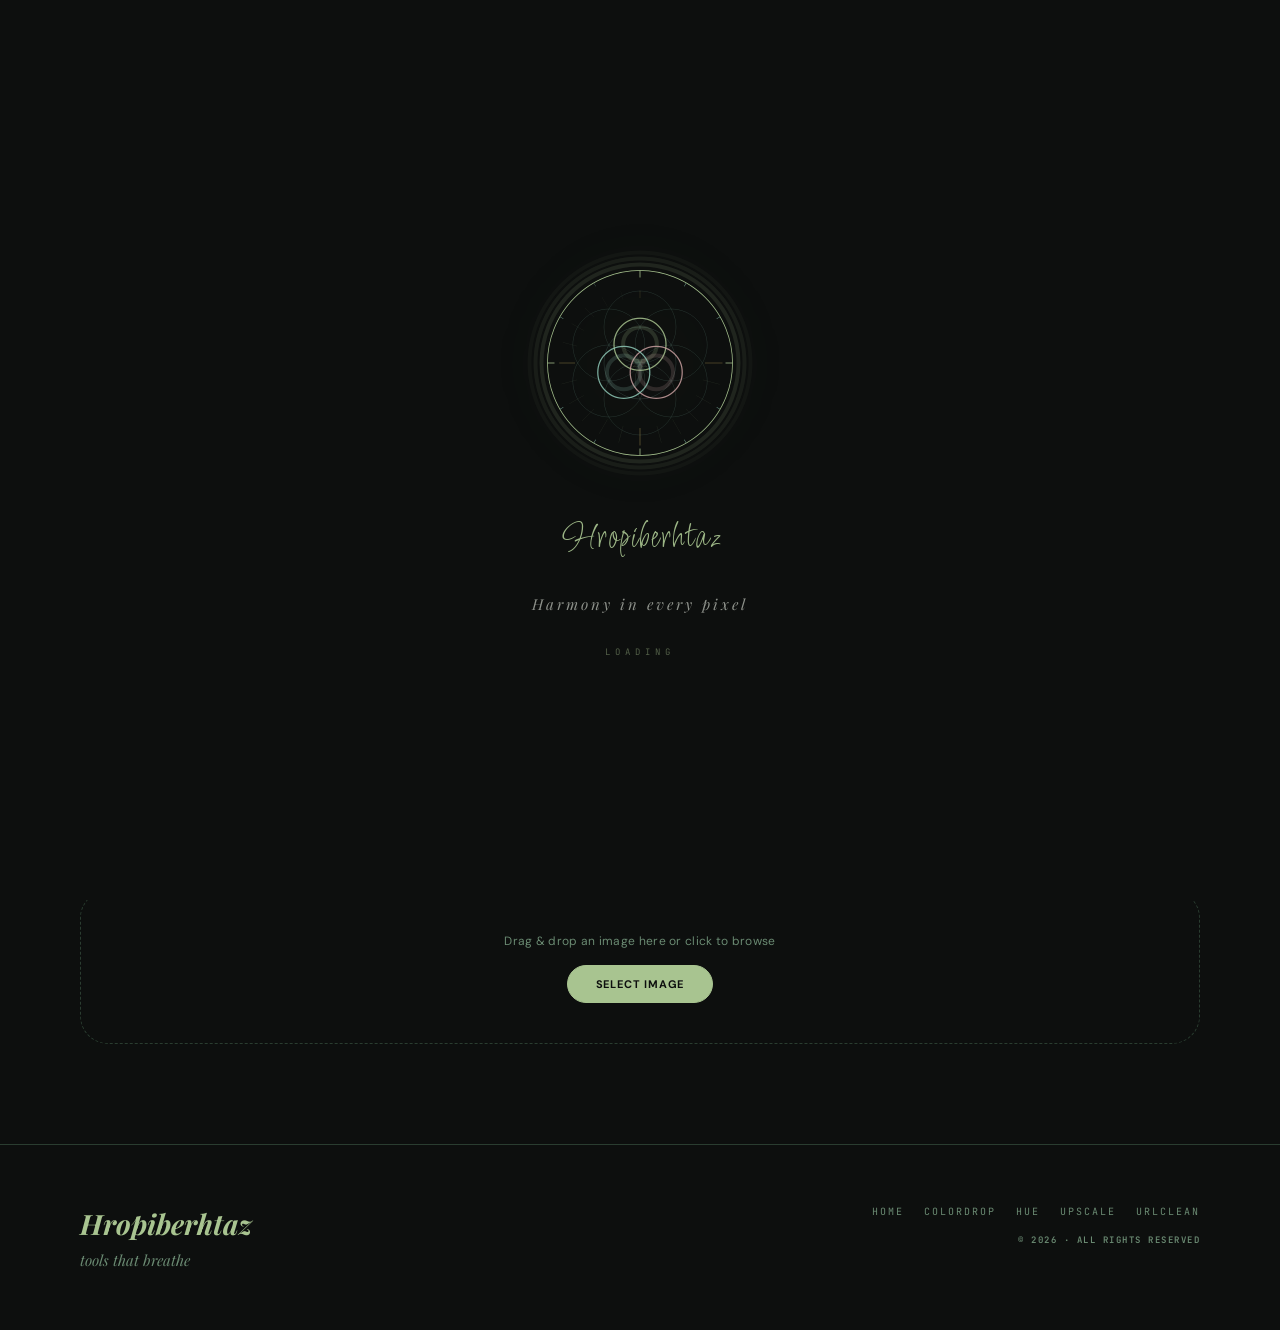
==== commit eec4a5c7: "Update chroma.html" ====
--- a/chroma.html
+++ b/chroma.html
@@ -21,8 +21,12 @@
 .glide-container input[type="range"]{width:150px;height:2px}
 .glide-badge{font-family:'JetBrains Mono',monospace;font-size:11px;font-weight:600;color:var(--text);background:var(--card);padding:3px 9px;border:1px solid var(--border);border-radius:var(--radius-md);min-width:50px;text-align:center;}
 .palette-strip{display:flex;align-items:center;gap:10px;flex-wrap:wrap}
-.swatch-pebble{width:42px;height:42px;border-radius:var(--radius-md);cursor:pointer;border:2px solid var(--border);transition:transform .3s cubic-bezier(.34,1.56,.64,1),border-color .2s,box-shadow .3s;position:relative;flex-shrink:0;}
+.swatch-pebble{width:42px;height:42px;border-radius:var(--radius-md);cursor:pointer;border:2px solid var(--border);box-shadow:0 4px 10px rgba(0,0,0,.5);transition:transform .3s cubic-bezier(.34,1.56,.64,1),border-color .2s,box-shadow .3s;position:relative;flex-shrink:0;}
 .swatch-pebble:hover{transform:scale(1.12) rotate(3deg);border-color:var(--muted);box-shadow:0 6px 20px rgba(0,0,0,.3)}
+@keyframes swatchPop{0%{transform:scale(0) rotate(-15deg);opacity:0}60%{transform:scale(1.18) rotate(3deg);opacity:1}80%{transform:scale(.93) rotate(-1deg)}100%{transform:scale(1) rotate(0deg);opacity:1}}
+@keyframes swatchPulse{0%,100%{box-shadow:0 0 0 0 rgba(168,196,144,0)}50%{box-shadow:0 0 0 6px rgba(168,196,144,.25)}}
+.swatch-pebble.entering{animation:swatchPop .38s cubic-bezier(.34,1.56,.64,1) forwards;}
+.swatch-pebble.pulse{animation:swatchPulse .6s ease-out;}
 .swatch-pebble input{position:absolute;inset:0;opacity:0;width:100%;height:100%;cursor:pointer}
 .dropper-zone{border:1px dashed var(--border);border-radius:var(--radius-lg);padding:40px 28px;text-align:center;cursor:pointer;transition:background .16s,border-color .16s;}
 .dropper-zone:hover{background:rgba(168,196,144,.03);border-color:var(--accent)}
@@ -149,48 +153,200 @@
 <script src="shared.js"></script>
 <script>
 (function(){
-  const canvas=document.getElementById('recolorCanvas'),ctx=canvas.getContext('2d'),canvasPanel=document.getElementById('canvasPanel'),uploadZone=document.getElementById('recolorUpload'),downloadBtn=document.getElementById('downloadBtn'),fileInput=document.getElementById('recolorFileInput'),swatchesContainer=document.getElementById('swatchesContainer');
-  let origImgEl=null,previewImageData=null,fullResImageData=null,mode='smooth';
-  let palette=['#a8c490','#c9a0a0','#7a9870','#141918','#e2e8de'];
+  const canvas=document.getElementById('recolorCanvas'),ctx=canvas.getContext('2d',{willReadFrequently:true}),canvasPanel=document.getElementById('canvasPanel'),uploadZone=document.getElementById('recolorUpload'),downloadBtn=document.getElementById('downloadBtn'),fileInput=document.getElementById('recolorFileInput'),swatchesContainer=document.getElementById('swatchesContainer');
   const strengthSlider=document.getElementById('strengthSlider'),strengthVal=document.getElementById('strengthVal'),smoothSlider=document.getElementById('smoothSlider'),smoothVal=document.getElementById('smoothVal');
-  strengthSlider.addEventListener('input',()=>{strengthVal.textContent=(strengthSlider.value/100).toFixed(2);});
-  smoothSlider.addEventListener('input',()=>{smoothVal.textContent=(smoothSlider.value/100).toFixed(2);});
-  document.getElementById('qualityGroup').addEventListener('click',e=>{const b=e.target.closest('[data-quality]');if(!b)return;document.querySelectorAll('[data-quality]').forEach(el=>el.classList.remove('lit'));b.classList.add('lit');});
-  document.getElementById('modeGroup').addEventListener('click',e=>{const b=e.target.closest('[data-mode]');if(!b)return;document.querySelectorAll('[data-mode]').forEach(el=>el.classList.remove('lit'));b.classList.add('lit');mode=b.dataset.mode;});
+  const applyBtn=document.getElementById('applyBtn'),resetBtn=document.getElementById('resetBtn'),addColorBtn=document.getElementById('addColorBtn'),removeColorBtn=document.getElementById('removeColorBtn'),loadJsonBtn=document.getElementById('loadJsonBtn'),jsonInput=document.getElementById('jsonInput');
+
+  let origImgEl=null,previewImageData=null,fullResImageData=null,quality='high',mode='smooth';
+
+  strengthSlider.addEventListener('input',e=>{strengthVal.textContent=(e.target.value/100).toFixed(2);});
+  smoothSlider.addEventListener('input',e=>{smoothVal.textContent=(e.target.value/100).toFixed(2);});
+
+  document.getElementById('qualityGroup').addEventListener('click',e=>{
+    const b=e.target.closest('[data-quality]');if(!b)return;
+    document.querySelectorAll('[data-quality]').forEach(el=>el.classList.remove('lit'));
+    b.classList.add('lit');quality=b.dataset.quality;
+  });
+  document.getElementById('modeGroup').addEventListener('click',e=>{
+    const b=e.target.closest('[data-mode]');if(!b)return;
+    document.querySelectorAll('[data-mode]').forEach(el=>el.classList.remove('lit'));
+    b.classList.add('lit');mode=b.dataset.mode;
+  });
+
+  const defaultColors=['#a8c490','#c9a0a0','#7a9870','#141918','#e2e8de'];
+
+  function addSwatch(hex,animate=false){
+    const div=document.createElement('div');
+    div.className='swatch-pebble';div.style.background=hex;
+    const inp=document.createElement('input');inp.type='color';inp.value=hex;
+    inp.addEventListener('input',e=>{
+      div.style.background=e.target.value;
+      div.classList.remove('pulse');void div.offsetWidth;div.classList.add('pulse');
+      div.addEventListener('animationend',()=>div.classList.remove('pulse'),{once:true});
+    });
+    div.appendChild(inp);swatchesContainer.appendChild(div);
+    if(animate){
+      div.classList.add('entering');
+      div.addEventListener('animationend',()=>div.classList.remove('entering'),{once:true});
+    }
+  }
+
+  defaultColors.forEach((hex,i)=>setTimeout(()=>addSwatch(hex,true),i*60));
+
   function getPalette(){return Array.from(document.querySelectorAll('.swatch-pebble input[type=color]')).map(i=>i.value);}
-  function renderSwatches(){swatchesContainer.innerHTML='';palette.forEach(color=>{const div=document.createElement('div');div.className='swatch-pebble';div.style.background=color;const inp=document.createElement('input');inp.type='color';inp.value=color;inp.addEventListener('input',e=>{div.style.background=e.target.value;});div.appendChild(inp);swatchesContainer.appendChild(div);});}
-  document.getElementById('addColorBtn').addEventListener('click',()=>{palette.push('#a8c490');renderSwatches();});
-  document.getElementById('removeColorBtn').addEventListener('click',()=>{if(palette.length>1)palette.pop();renderSwatches();});
-  document.getElementById('loadJsonBtn').addEventListener('click',()=>document.getElementById('jsonInput').click());
-  document.getElementById('jsonInput').addEventListener('change',e=>{
+  function hexToRgb(hex){const m=/^#?([a-f\d]{2})([a-f\d]{2})([a-f\d]{2})$/i.exec(hex);return m?[parseInt(m[1],16),parseInt(m[2],16),parseInt(m[3],16)]:null;}
+
+  addColorBtn.addEventListener('click',()=>{
+    const rand='#'+Math.floor(Math.random()*16777215).toString(16).padStart(6,'0');
+    addSwatch(rand,true);
+  });
+
+  removeColorBtn.addEventListener('click',()=>{
+    const swatches=document.querySelectorAll('.swatch-pebble');
+    if(swatches.length>1)swatches[swatches.length-1].remove();
+  });
+
+  loadJsonBtn.addEventListener('click',()=>jsonInput.click());
+  jsonInput.addEventListener('change',e=>{
     const f=e.target.files[0];if(!f)return;
     const reader=new FileReader();
     reader.onload=ev=>{
       try{
         const d=JSON.parse(ev.target.result);
-        const toHex=v=>{if(typeof v==='string'){const s=v.trim();if(/^#[0-9a-fA-F]{3,8}$/.test(s))return s;if(/^[0-9a-fA-F]{6}$/.test(s))return '#'+s;}if(v&&typeof v==='object'){const candidate=v.hex||v.color||v.value||v.HEX||v.Color||v.hex_code||v['#'];if(candidate)return toHex(candidate);}return null;};
+        const toHex=v=>{if(typeof v==='string'){const s=v.trim();if(/^#[0-9a-fA-F]{3,8}$/.test(s))return s;if(/^[0-9a-fA-F]{6}$/.test(s))return '#'+s;}if(v&&typeof v==='object'){const c=v.hex||v.color||v.value||v.HEX||v.Color||v.hex_code||v['#'];if(c)return toHex(c);}return null;};
         let colors=[];
         if(Array.isArray(d)){colors=d.map(toHex).filter(Boolean);}
-        else if(d&&typeof d==='object'){const arr=d.colors||d.palette||d.swatches||d.Palette||d.Colors||null;if(Array.isArray(arr)){colors=arr.map(toHex).filter(Boolean);}else if(arr&&typeof arr==='object'){colors=Object.values(arr).map(toHex).filter(Boolean);}else{colors=Object.values(d).map(toHex).filter(Boolean);}}
-        if(colors.length){palette=colors;renderSwatches();}else{showToast('No colors found in JSON');}
+        else if(d&&typeof d==='object'){const arr=d.colors||d.palette||d.swatches||d.Palette||d.Colors||null;if(Array.isArray(arr)){colors=arr.map(toHex).filter(Boolean);}else{colors=Object.values(d).map(toHex).filter(Boolean);}}
+        if(colors.length){
+          document.querySelectorAll('.swatch-pebble').forEach(s=>s.remove());
+          colors.forEach((hex,i)=>setTimeout(()=>addSwatch(hex,true),i*55));
+        }else{showToast('No colors found in JSON');}
       }catch(err){showToast('Invalid JSON file');}
       e.target.value='';
     };reader.readAsText(f);
   });
-  function hexToRgb(hex){const r=/^#?([a-f\d]{2})([a-f\d]{2})([a-f\d]{2})$/i.exec(hex);return r?[parseInt(r[1],16),parseInt(r[2],16),parseInt(r[3],16)]:null;}
-  function loadRecolorImage(file){if(!file)return;const reader=new FileReader();reader.onload=ev=>{const img=new Image();img.onload=()=>{origImgEl=img;const pw=Math.min(img.naturalWidth,800),ph=Math.round(img.naturalHeight*pw/img.naturalWidth);const preCanvas=document.createElement('canvas');preCanvas.width=pw;preCanvas.height=ph;const preCtx=preCanvas.getContext('2d');preCtx.drawImage(img,0,0,pw,ph);previewImageData=preCtx.getImageData(0,0,pw,ph);const frCanvas=document.createElement('canvas');frCanvas.width=img.naturalWidth;frCanvas.height=img.naturalHeight;const frCtx=frCanvas.getContext('2d');frCtx.drawImage(img,0,0);fullResImageData=frCtx.getImageData(0,0,img.naturalWidth,img.naturalHeight);canvas.width=pw;canvas.height=ph;ctx.putImageData(previewImageData,0,0);canvasPanel.style.display='block';uploadZone.style.display='none';};img.src=ev.target.result;};reader.readAsDataURL(file);}
+
   uploadZone.addEventListener('click',()=>fileInput.click());
+  document.getElementById('recolorSelectBtn').addEventListener('click',e=>{e.stopPropagation();fileInput.click();});
   uploadZone.addEventListener('dragover',e=>{e.preventDefault();uploadZone.style.borderColor='var(--accent)';});
   uploadZone.addEventListener('dragleave',()=>{uploadZone.style.borderColor='';});
-  uploadZone.addEventListener('drop',e=>{e.preventDefault();uploadZone.style.borderColor='';const f=e.dataTransfer.files[0];if(f&&f.type.startsWith('image/'))loadRecolorImage(f);});
-  fileInput.addEventListener('change',e=>loadRecolorImage(e.target.files[0]));
-  document.getElementById('recolorSelectBtn').addEventListener('click',()=>fileInput.click());
-  function applyRecolor(imageData,outCanvas){const src=imageData.data,w=imageData.width,h=imageData.height,pal=getPalette().map(hexToRgb).filter(Boolean);if(!pal.length)return;const strength=parseFloat(strengthVal.textContent),smoothFactor=parseFloat(smoothVal.textContent),sigma=mode==='blocky'?1:(30+smoothFactor*150),invSigma2=sigma>0.1?1/(sigma*sigma):10000;const outData=new ImageData(w,h),dst=outData.data;for(let i=0;i<w*h;i++){const pi=i*4,a=src[pi+3];if(a===0){dst[pi]=src[pi];dst[pi+1]=src[pi+1];dst[pi+2]=src[pi+2];dst[pi+3]=0;continue;}const r=src[pi],g=src[pi+1],b=src[pi+2];if(mode==='blocky'){let best=pal[0],minD=Infinity;for(const p of pal){const d=(r-p[0])**2+(g-p[1])**2+(b-p[2])**2;if(d<minD){minD=d;best=p;}}dst[pi]=Math.round(r+(best[0]-r)*strength);dst[pi+1]=Math.round(g+(best[1]-g)*strength);dst[pi+2]=Math.round(b+(best[2]-b)*strength);dst[pi+3]=a;}else{let wSum=0,cR=0,cG=0,cB=0;for(const p of pal){const d2=(r-p[0])**2+(g-p[1])**2+(b-p[2])**2,w=Math.exp(-d2*invSigma2);wSum+=w;cR+=p[0]*w;cG+=p[1]*w;cB+=p[2]*w;}if(wSum>0){cR/=wSum;cG/=wSum;cB/=wSum;}dst[pi]=Math.round(r+(cR-r)*strength);dst[pi+1]=Math.round(g+(cG-g)*strength);dst[pi+2]=Math.round(b+(cB-b)*strength);dst[pi+3]=a;}}const outCtx=outCanvas.getContext('2d');outCtx.putImageData(outData,0,0);}
-  document.getElementById('applyBtn').addEventListener('click',()=>{if(!previewImageData)return;applyRecolor(previewImageData,canvas);downloadBtn.style.display='inline-flex';});
-  document.getElementById('resetBtn').addEventListener('click',()=>{if(!previewImageData)return;ctx.putImageData(previewImageData,0,0);downloadBtn.style.display='none';});
-  downloadBtn.addEventListener('click',()=>{if(!fullResImageData||!origImgEl)return;const nw=origImgEl.naturalWidth,nh=origImgEl.naturalHeight,pal=getPalette().map(hexToRgb).filter(Boolean);if(!pal.length)return;const fogEl=document.getElementById('progress-fog'),fogBar=document.getElementById('fog-bar'),fogPct=document.getElementById('fog-pct'),fogTitle=document.getElementById('fog-title'),fogSub=document.getElementById('fog-sub');fogTitle.textContent='Recoloring at full resolution…';fogSub.textContent=`${nw} × ${nh} px`;fogBar.style.width='0%';fogPct.textContent='0%';fogEl.classList.add('glowing');downloadBtn.disabled=true;const strength=parseFloat(strengthVal.textContent),smoothFactor=parseFloat(smoothVal.textContent),sigma=mode==='blocky'?1:(30+smoothFactor*150),invSigma2=sigma>0.1?1/(sigma*sigma):10000;const src=fullResImageData.data,outData=new ImageData(nw,nh),dst=outData.data,totalPx=nw*nh,CHUNK=80000;let idx=0;function processChunk(){const end=Math.min(idx+CHUNK,totalPx);for(let pi=idx;pi<end;pi++){const i=pi*4,a=src[i+3];if(a===0){dst[i]=src[i];dst[i+1]=src[i+1];dst[i+2]=src[i+2];dst[i+3]=0;continue;}const r=src[i],g=src[i+1],b=src[i+2];if(mode==='blocky'){let best=pal[0],minD=Infinity;for(const p of pal){const d=(r-p[0])**2+(g-p[1])**2+(b-p[2])**2;if(d<minD){minD=d;best=p;}}dst[i]=Math.round(r+(best[0]-r)*strength);dst[i+1]=Math.round(g+(best[1]-g)*strength);dst[i+2]=Math.round(b+(best[2]-b)*strength);dst[i+3]=a;}else{let wSum=0,cR=0,cG=0,cB=0;for(const p of pal){const d2=(r-p[0])**2+(g-p[1])**2+(b-p[2])**2,wt=Math.exp(-d2*invSigma2);wSum+=wt;cR+=p[0]*wt;cG+=p[1]*wt;cB+=p[2]*wt;}if(wSum>0){cR/=wSum;cG/=wSum;cB/=wSum;}dst[i]=Math.round(r+(cR-r)*strength);dst[i+1]=Math.round(g+(cG-g)*strength);dst[i+2]=Math.round(b+(cB-b)*strength);dst[i+3]=a;}}idx=end;const pct=Math.round(idx/totalPx*85);fogBar.style.width=pct+'%';fogPct.textContent=pct+'%';if(idx<totalPx)setTimeout(processChunk,0);else{fogTitle.textContent='Encoding PNG…';fogSub.textContent='Almost done!';fogBar.style.width='90%';fogPct.textContent='90%';setTimeout(()=>{const exportCanvas=document.createElement('canvas');exportCanvas.width=nw;exportCanvas.height=nh;exportCanvas.getContext('2d').putImageData(outData,0,0);exportCanvas.toBlob(blob=>{fogBar.style.width='100%';fogPct.textContent='100%';const url=URL.createObjectURL(blob);const a=document.createElement('a');a.download='chroma-recolored.png';a.href=url;a.click();URL.revokeObjectURL(url);downloadBtn.disabled=false;setTimeout(()=>fogEl.classList.remove('glowing'),700);});},30);}};setTimeout(processChunk,60);});
-  document.getElementById('removeImgBtn').addEventListener('click',()=>{origImgEl=null;previewImageData=null;fullResImageData=null;ctx.clearRect(0,0,canvas.width,canvas.height);canvas.width=0;canvas.height=0;canvasPanel.style.display='none';uploadZone.style.display='';downloadBtn.style.display='none';fileInput.value='';});
-  renderSwatches();
+  uploadZone.addEventListener('drop',e=>{
+    e.preventDefault();uploadZone.style.borderColor='';
+    const f=e.dataTransfer.files[0];
+    if(f&&f.type.startsWith('image/'))loadRecolorImage(f);
+  });
+  fileInput.onchange=e=>{if(e.target.files[0])loadRecolorImage(e.target.files[0]);};
+
+  function loadRecolorImage(file){
+    if(!file)return;
+    const reader=new FileReader();
+    reader.onload=ev=>{
+      const img=new Image();
+      img.onload=()=>{
+        origImgEl=img;
+        const nw=img.naturalWidth,nh=img.naturalHeight;
+        const frCanvas=document.createElement('canvas');frCanvas.width=nw;frCanvas.height=nh;
+        const frCtx=frCanvas.getContext('2d',{willReadFrequently:true});
+        frCtx.drawImage(img,0,0,nw,nh);fullResImageData=frCtx.getImageData(0,0,nw,nh);
+        const maxDim=quality==='high'?1200:quality==='med'?800:500;
+        let pw=nw,ph=nh;
+        if(pw>maxDim||ph>maxDim){if(pw>ph){ph=Math.round(ph*maxDim/pw);pw=maxDim;}else{pw=Math.round(pw*maxDim/ph);ph=maxDim;}}
+        canvas.width=pw;canvas.height=ph;ctx.filter='none';ctx.drawImage(img,0,0,pw,ph);
+        previewImageData=ctx.getImageData(0,0,pw,ph);
+        canvasPanel.style.display='block';downloadBtn.style.display='none';uploadZone.style.display='none';
+      };
+      img.src=ev.target.result;
+    };
+    reader.readAsDataURL(file);fileInput.value='';
+  }
+
+  function recolorPixels(srcData,w,h){
+    const pal=getPalette().map(hexToRgb).filter(Boolean);if(!pal.length)return srcData;
+    const outData=new ImageData(w,h),src=srcData.data,dst=outData.data;
+    const strength=parseFloat(strengthVal.textContent),smoothFactor=parseFloat(smoothVal.textContent);
+    const sigma=mode==='blocky'?1:(30+smoothFactor*150),invSigma2=sigma>0.1?1/(sigma*sigma):10000;
+    for(let i=0;i<src.length;i+=4){
+      const a=src[i+3];
+      if(a===0){dst[i]=src[i];dst[i+1]=src[i+1];dst[i+2]=src[i+2];dst[i+3]=0;continue;}
+      const r=src[i],g=src[i+1],b=src[i+2];
+      if(mode==='blocky'){
+        let best=pal[0],minD=Infinity;
+        for(const p of pal){const d=(r-p[0])**2+(g-p[1])**2+(b-p[2])**2;if(d<minD){minD=d;best=p;}}
+        dst[i]=Math.round(r+(best[0]-r)*strength);dst[i+1]=Math.round(g+(best[1]-g)*strength);dst[i+2]=Math.round(b+(best[2]-b)*strength);dst[i+3]=a;
+      }else{
+        let wSum=0,cR=0,cG=0,cB=0;
+        for(const p of pal){const d2=(r-p[0])**2+(g-p[1])**2+(b-p[2])**2,wt=Math.exp(-d2*invSigma2);wSum+=wt;cR+=p[0]*wt;cG+=p[1]*wt;cB+=p[2]*wt;}
+        if(wSum>0){cR/=wSum;cG/=wSum;cB/=wSum;}
+        dst[i]=Math.round(r+(cR-r)*strength);dst[i+1]=Math.round(g+(cG-g)*strength);dst[i+2]=Math.round(b+(cB-b)*strength);dst[i+3]=a;
+      }
+    }
+    return outData;
+  }
+
+  applyBtn.addEventListener('click',()=>{
+    if(!previewImageData)return;
+    applyBtn.textContent='Processing…';applyBtn.disabled=true;
+    setTimeout(()=>{
+      const out=recolorPixels(previewImageData,canvas.width,canvas.height);
+      ctx.putImageData(out,0,0);downloadBtn.style.display='inline-flex';
+      applyBtn.textContent='Apply Recolor';applyBtn.disabled=false;
+    },16);
+  });
+
+  resetBtn.addEventListener('click',()=>{
+    if(!previewImageData)return;ctx.filter='none';ctx.putImageData(previewImageData,0,0);downloadBtn.style.display='none';
+  });
+
+  downloadBtn.addEventListener('click',()=>{
+    if(!fullResImageData||!origImgEl)return;
+    const nw=origImgEl.naturalWidth,nh=origImgEl.naturalHeight,pal=getPalette().map(hexToRgb).filter(Boolean);if(!pal.length)return;
+    const fogEl=document.getElementById('progress-fog'),fogBar=document.getElementById('fog-bar'),fogPct=document.getElementById('fog-pct'),fogTitle=document.getElementById('fog-title'),fogSub=document.getElementById('fog-sub');
+    fogTitle.textContent='Recoloring at full resolution…';fogSub.textContent=nw+' × '+nh+' px';fogBar.style.width='0%';fogPct.textContent='0%';fogEl.classList.add('glowing');downloadBtn.disabled=true;
+    const strength=parseFloat(strengthVal.textContent),smoothFactor=parseFloat(smoothVal.textContent),sigma=mode==='blocky'?1:(30+smoothFactor*150),invSigma2=sigma>0.1?1/(sigma*sigma):10000;
+    const src=fullResImageData.data,outData=new ImageData(nw,nh),dst=outData.data,totalPx=nw*nh,CHUNK=80000;let idx=0;
+    function processChunk(){
+      const end=Math.min(idx+CHUNK,totalPx);
+      for(let pi=idx;pi<end;pi++){
+        const i=pi*4,a=src[i+3];
+        if(a===0){dst[i]=src[i];dst[i+1]=src[i+1];dst[i+2]=src[i+2];dst[i+3]=0;continue;}
+        const r=src[i],g=src[i+1],b=src[i+2];
+        if(mode==='blocky'){
+          let best=pal[0],minD=Infinity;
+          for(const p of pal){const d=(r-p[0])**2+(g-p[1])**2+(b-p[2])**2;if(d<minD){minD=d;best=p;}}
+          dst[i]=Math.round(r+(best[0]-r)*strength);dst[i+1]=Math.round(g+(best[1]-g)*strength);dst[i+2]=Math.round(b+(best[2]-b)*strength);dst[i+3]=a;
+        }else{
+          let wSum=0,cR=0,cG=0,cB=0;
+          for(const p of pal){const d2=(r-p[0])**2+(g-p[1])**2+(b-p[2])**2,wt=Math.exp(-d2*invSigma2);wSum+=wt;cR+=p[0]*wt;cG+=p[1]*wt;cB+=p[2]*wt;}
+          if(wSum>0){cR/=wSum;cG/=wSum;cB/=wSum;}
+          dst[i]=Math.round(r+(cR-r)*strength);dst[i+1]=Math.round(g+(cG-g)*strength);dst[i+2]=Math.round(b+(cB-b)*strength);dst[i+3]=a;
+        }
+      }
+      idx=end;const pct=Math.round(idx/totalPx*85);fogBar.style.width=pct+'%';fogPct.textContent=pct+'%';
+      if(idx<totalPx){setTimeout(processChunk,0);}
+      else{
+        fogTitle.textContent='Encoding PNG…';fogSub.textContent='Almost done!';fogBar.style.width='90%';fogPct.textContent='90%';
+        setTimeout(()=>{
+          const useOffscreen=typeof OffscreenCanvas!=='undefined';
+          const exportCanvas=useOffscreen?new OffscreenCanvas(nw,nh):document.createElement('canvas');
+          if(!useOffscreen){exportCanvas.width=nw;exportCanvas.height=nh;}
+          exportCanvas.getContext('2d').putImageData(outData,0,0);
+          const blobPromise=useOffscreen?exportCanvas.convertToBlob({type:'image/png'}):new Promise(res=>exportCanvas.toBlob(res,'image/png'));
+          blobPromise.then(blob=>{
+            fogBar.style.width='100%';fogPct.textContent='100%';
+            const url=URL.createObjectURL(blob);const a=document.createElement('a');a.download='chroma-recolored.png';a.href=url;a.click();URL.revokeObjectURL(url);
+            downloadBtn.disabled=false;setTimeout(()=>fogEl.classList.remove('glowing'),700);
+          });
+        },30);
+      }
+    }
+    setTimeout(processChunk,60);
+  });
+
+  document.getElementById('removeImgBtn').addEventListener('click',()=>{
+    origImgEl=null;previewImageData=null;fullResImageData=null;
+    ctx.clearRect(0,0,canvas.width,canvas.height);canvas.width=0;canvas.height=0;
+    canvasPanel.style.display='none';uploadZone.style.display='';downloadBtn.style.display='none';fileInput.value='';
+  });
 })();
 </script>
 </body>
--- a/shared.css
+++ b/shared.css
@@ -41,7 +41,7 @@
 /* Header */
 header{position:fixed;top:0;left:0;right:0;z-index:1000;padding:0 44px;height:64px;display:flex;align-items:center;justify-content:space-between;background:var(--header-bg);backdrop-filter:blur(24px);border-bottom:1px solid rgba(168,196,144,.07);transition:box-shadow .3s;}
 header.scrolled-down{box-shadow:0 2px 40px rgba(0,0,0,.28);border-bottom-color:var(--border);}
-.brand-scribble{font-family:'Playfair Display',serif;font-style:italic;font-size:22px;font-weight:700;color:var(--accent);letter-spacing:-.3px;text-decoration:none;position:relative;}
+.brand-scribble{font-family:'Licorice',cursive;font-style:normal;font-size:28px;font-weight:400;color:var(--accent);letter-spacing:.5px;text-decoration:none;position:relative;}
 .brand-scribble::after{content:'';position:absolute;bottom:-3px;left:0;right:0;height:1px;background:linear-gradient(90deg,var(--accent),transparent);transform:scaleX(0);transform-origin:left;transition:transform .3s;}
 .brand-scribble:hover::after{transform:scaleX(1)}
 .nav-cluster{display:flex;gap:4px;align-items:center}
@@ -148,6 +148,16 @@
 :focus-visible{outline:2px solid var(--accent);outline-offset:2px;border-radius:4px}
 ::selection{background:rgba(168,196,144,.22);color:var(--text)}
 [data-theme="light"] .soundbar{background:#A45D3C;opacity:.9}
+/* Page transition overlay */
+#page-transition-overlay{position:fixed;inset:0;z-index:99999;background:var(--bg);display:flex;align-items:center;justify-content:center;opacity:0;pointer-events:none;transition:opacity .25s ease;--pto-accent:#a8c490;}
+#page-transition-overlay.active{opacity:1;pointer-events:all;}
+.pto-inner{display:flex;flex-direction:column;align-items:center;gap:20px;}
+.pto-yinyang{width:90px;height:90px;display:flex;align-items:center;justify-content:center;}
+.pto-yinyang canvas{display:block;filter:drop-shadow(0 0 16px var(--pto-accent,#a8c490));}
+.pto-label{font-family:'Licorice',cursive;font-style:normal;font-size:38px;font-weight:400;color:var(--text);letter-spacing:.5px;animation:ptoPulse 1.2s ease-in-out infinite;}
+.pto-sub{font-family:'JetBrains Mono',monospace;font-size:10px;letter-spacing:3px;text-transform:uppercase;color:var(--muted);font-weight:600;}
+@keyframes ptoPulse{0%,100%{opacity:.6}50%{opacity:1}}
+
 /* Responsive */
 @media(max-width:900px){
   header{padding:0 20px}
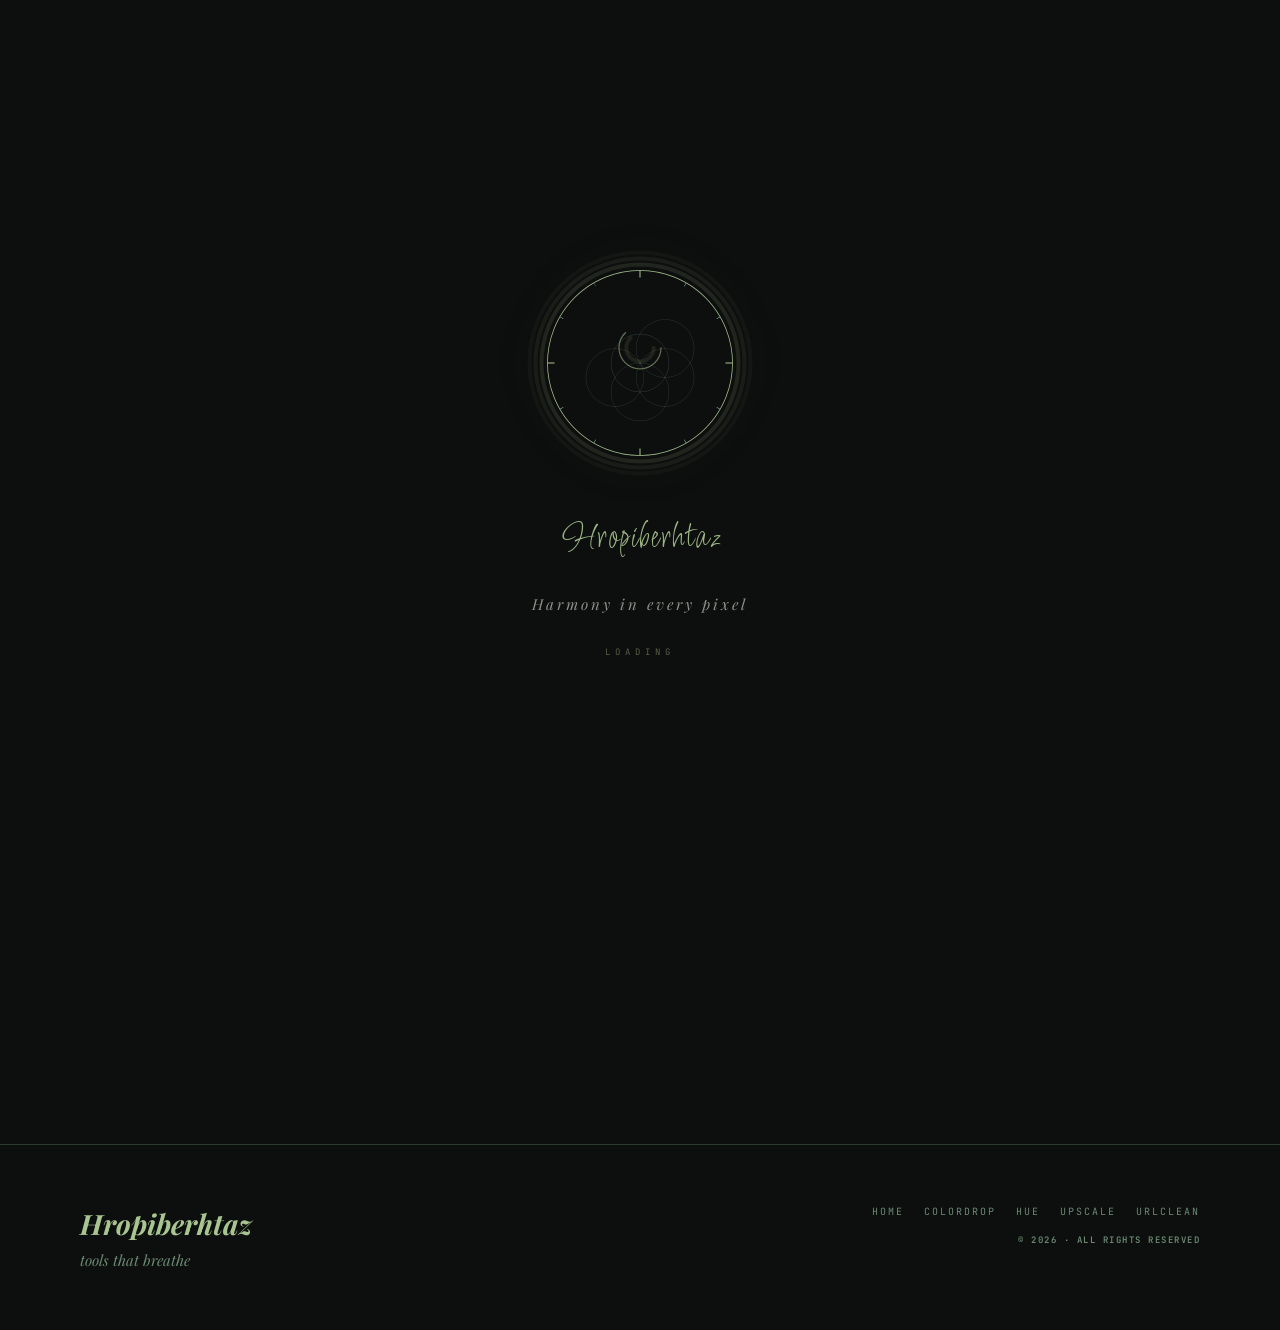
==== commit f02a0f5b: "Add files via upload" ====
--- a/chroma.html
+++ b/chroma.html
@@ -49,9 +49,9 @@
 <body>
 <div id="scroll-prog"></div>
 <div id="scan-line"></div>
-<canvas id="wobbly-bg-thingy"></canvas>
-<canvas id="floaty-dot-world"></canvas>
-<canvas id="bg-yinyang"></canvas>
+<canvas id="wobbly-bg-thingy" aria-hidden="true"></canvas>
+<canvas id="floaty-dot-world" aria-hidden="true"></canvas>
+<canvas id="bg-yinyang" aria-hidden="true"></canvas>
 <div id="live-clock"></div>
 <div id="keyboard-whisper"></div>
 <div id="toasty-pop" class="toasty"></div>
@@ -59,7 +59,7 @@
 <div id="progress-fog"><div id="fog-title">Working…</div><div id="fog-sub">Please wait</div><div id="fog-track"><div id="fog-bar"></div></div><div id="fog-pct">0%</div></div>
 
 <div id="mobile-nav">
-  <button id="mobile-nav-close">✕</button>
+  <button id="mobile-nav-close" aria-label="Close navigation menu">✕</button>
   <a href="index.html">Home</a>
   <a href="colordrop.html">ColorDrop</a>
   <a href="hue.html">HUE</a>
@@ -76,9 +76,9 @@
     <a href="chroma.html" class="nav-pill lit">Chroma</a>
     <a href="upscale.html" class="nav-pill">UpScale</a>
     <a href="urlclean.html" class="nav-pill">URLClean</a>
-    <button id="moonbeam-toggle" title="Toggle theme"><span id="moonbeam-icon">☀</span></button>
-  </div>
-  <button id="ham-toggle">☰</button>
+    <button id="moonbeam-toggle" aria-label="Toggle light/dark theme" title="Toggle theme"><span id="moonbeam-icon" aria-hidden="true">☀</span></button>
+  </div>
+  <button id="ham-toggle" aria-label="Open navigation menu" aria-expanded="false" aria-controls="mobile-nav">☰</button>
 </header>
 
 <div class="page-hero">
@@ -95,8 +95,8 @@
   <div class="lumpy-card poppy-reveal delay-sprout-1">
     <div class="lumpy-card-label">Controls</div>
     <div class="wibble-row">
-      <div class="wibble-group"><div class="wibble-label">Quality</div><div class="toggle-cluster" id="qualityGroup"><button class="toggle-pebble lit" data-quality="high">HIGH</button><button class="toggle-pebble" data-quality="med">MED</button><button class="toggle-pebble" data-quality="low">LOW</button></div></div>
-      <div class="wibble-group"><div class="wibble-label">Mode</div><div class="toggle-cluster" id="modeGroup"><button class="toggle-pebble lit" data-mode="smooth">SMOOTH</button><button class="toggle-pebble" data-mode="blocky">BLOCKY</button><button class="toggle-pebble" data-mode="detail">DETAIL</button></div></div>
+      <div class="wibble-group"><div class="wibble-label">Quality</div><div class="toggle-cluster" id="qualityGroup" role="group" aria-label="Preview quality"><button class="toggle-pebble lit" data-quality="high">HIGH</button><button class="toggle-pebble" data-quality="med">MED</button><button class="toggle-pebble" data-quality="low">LOW</button></div></div>
+      <div class="wibble-group"><div class="wibble-label">Mode</div><div class="toggle-cluster" id="modeGroup" role="group" aria-label="Recolor mode"><button class="toggle-pebble lit" data-mode="smooth">SMOOTH</button><button class="toggle-pebble" data-mode="blocky">BLOCKY</button><button class="toggle-pebble" data-mode="detail">DETAIL</button></div></div>
     </div>
     <div class="wibble-row">
       <div class="wibble-group"><div class="wibble-label">Strength</div><div class="glide-container"><input type="range" id="strengthSlider" min="0" max="100" value="80"><div class="glide-badge" id="strengthVal">0.80</div></div></div>
@@ -107,9 +107,9 @@
     <div style="display:flex;justify-content:space-between;align-items:center;margin-bottom:16px">
       <div class="lumpy-card-label" style="margin-bottom:0">Palette</div>
       <div style="display:flex;gap:7px">
-        <button class="cozy-btn squish-btn" id="addColorBtn" style="padding:5px 12px;font-size:10px">+ Add</button>
-        <button class="cozy-btn squish-btn" id="removeColorBtn" style="padding:5px 12px;font-size:10px">− Remove</button>
-        <button class="cozy-btn squish-btn" id="loadJsonBtn" style="padding:5px 12px;font-size:10px">Load JSON</button>
+        <button class="cozy-btn squish-btn" id="addColorBtn" aria-label="Add a new palette color" style="padding:5px 12px;font-size:10px">+ Add</button>
+        <button class="cozy-btn squish-btn" id="removeColorBtn" aria-label="Remove last palette color" style="padding:5px 12px;font-size:10px">− Remove</button>
+        <button class="cozy-btn squish-btn" id="loadJsonBtn" aria-label="Load palette from JSON file" style="padding:5px 12px;font-size:10px">Load JSON</button>
         <input type="file" id="jsonInput" accept=".json" style="display:none">
       </div>
     </div>
@@ -117,16 +117,16 @@
   </div>
   <div class="dropper-zone poppy-reveal delay-sprout-3" id="recolorUpload">
     <p>Drag & drop an image here or click to browse</p>
-    <button class="cozy-btn cozy-btn-filled squish-btn" id="recolorSelectBtn">Select Image</button>
+    <button class="cozy-btn cozy-btn-filled squish-btn" id="recolorSelectBtn" aria-label="Select an image to recolor">Select Image</button>
     <input type="file" id="recolorFileInput" accept="image/*" style="display:none">
   </div>
   <div class="canvas-result-box" id="canvasPanel">
     <canvas id="recolorCanvas"></canvas>
     <div class="action-pile">
-      <button class="cozy-btn cozy-btn-filled squish-btn" id="applyBtn">Apply Recolor</button>
-      <button class="cozy-btn squish-btn" id="resetBtn">Reset</button>
-      <button class="cozy-btn squish-btn" id="downloadBtn" style="display:none">↓ Download</button>
-      <button class="cozy-btn btn-rude-remove squish-btn" id="removeImgBtn">✕ Remove</button>
+      <button class="cozy-btn cozy-btn-filled squish-btn" id="applyBtn" aria-label="Apply recolor to preview">Apply Recolor</button>
+      <button class="cozy-btn squish-btn" id="resetBtn" aria-label="Reset image to original">Reset</button>
+      <button class="cozy-btn squish-btn" id="downloadBtn" aria-label="Download full resolution recolored image" style="display:none">↓ Download</button>
+      <button class="cozy-btn btn-rude-remove squish-btn" id="removeImgBtn" aria-label="Remove current image">✕ Remove</button>
     </div>
   </div>
 </div>
@@ -145,7 +145,7 @@
   </div>
 </footer>
 
-<button id="lofi-leaf">
+<button id="lofi-leaf" aria-label="Toggle lo-fi background music" aria-pressed="false">
   <div class="soundbars"><div class="soundbar"></div><div class="soundbar"></div><div class="soundbar"></div><div class="soundbar"></div></div>
   <span id="audio-label">lo-fi</span>
 </button>
--- a/shared.css
+++ b/shared.css
@@ -1,6 +1,3 @@
-/* ============================================================
-   HROPIBERHTAZ — Shared Stylesheet
-   ============================================================ */
 *,*::before,*::after{box-sizing:border-box;margin:0;padding:0}
 :root{
   --bg:#0d0f0e;--surface:#141918;--card:#111514;--panel:#0f1210;
@@ -14,6 +11,7 @@
   --radius-xs:6px;--radius-sm:10px;--radius-md:18px;--radius-lg:28px;--radius-xl:40px;
 }
 :root[data-theme="light"]{
+  --muted-contrast:#5a5a4a; /* WCAG AA compliant on #f4ede0 */
   --bg:#F5EDE0;--surface:#FFF5EB;--card:#FFFAF4;--panel:#EDE0CE;
   --border:#C9A87A;--accent:#A45D3C;--accent2:#B86484;--accent3:#CC7722;
   --text:#2A1A0E;--muted:#8A6B3E;--sage:#9C551F;--sage-dim:#A45D3C;
@@ -145,7 +143,8 @@
 @keyframes veilSpin{to{transform:rotate(360deg)}}
 .veil-msg{font-family:'JetBrains Mono',monospace;font-size:10px;letter-spacing:3px;text-transform:uppercase;color:var(--muted);font-weight:600;}
 /* Focus/Selection */
-:focus-visible{outline:2px solid var(--accent);outline-offset:2px;border-radius:4px}
+:focus-visible{outline:2.5px solid var(--accent);outline-offset:3px;border-radius:4px;box-shadow:0 0 0 4px color-mix(in srgb,var(--accent) 20%,transparent)}
+button:focus-visible,a:focus-visible{outline:2.5px solid var(--accent);outline-offset:3px;}
 ::selection{background:rgba(168,196,144,.22);color:var(--text)}
 [data-theme="light"] .soundbar{background:#A45D3C;opacity:.9}
 /* Page transition overlay */
@@ -168,3 +167,16 @@
   .footer-meadow{padding:48px 24px;grid-template-columns:1fr}
   .footer-right{align-items:flex-start}
 }
+
+/* Accessibility: light mode contrast improvements */
+[data-theme="light"] .bouncy-scroll{color:#6b6b55;}
+[data-theme="light"] .stat-label,[data-theme="light"] .tc-desc,[data-theme="light"] .page-blurb{color:#5a5a46;}
+
+/* Touch targets — WCAG 2.5.5: 44×44px minimum */
+@media(max-width:768px){
+  .cozy-btn,.toggle-pebble,.us-pbtn,.uc-preset{min-height:44px;min-width:44px;padding:10px 16px;}
+  #moonbeam-toggle,#ham-toggle,#mobile-nav-close{width:44px;height:44px;}
+  input[type="range"]{height:44px;cursor:pointer;}
+  .swatch-pebble{width:48px;height:48px;}
+  #lofi-leaf{width:52px;height:52px;}
+}
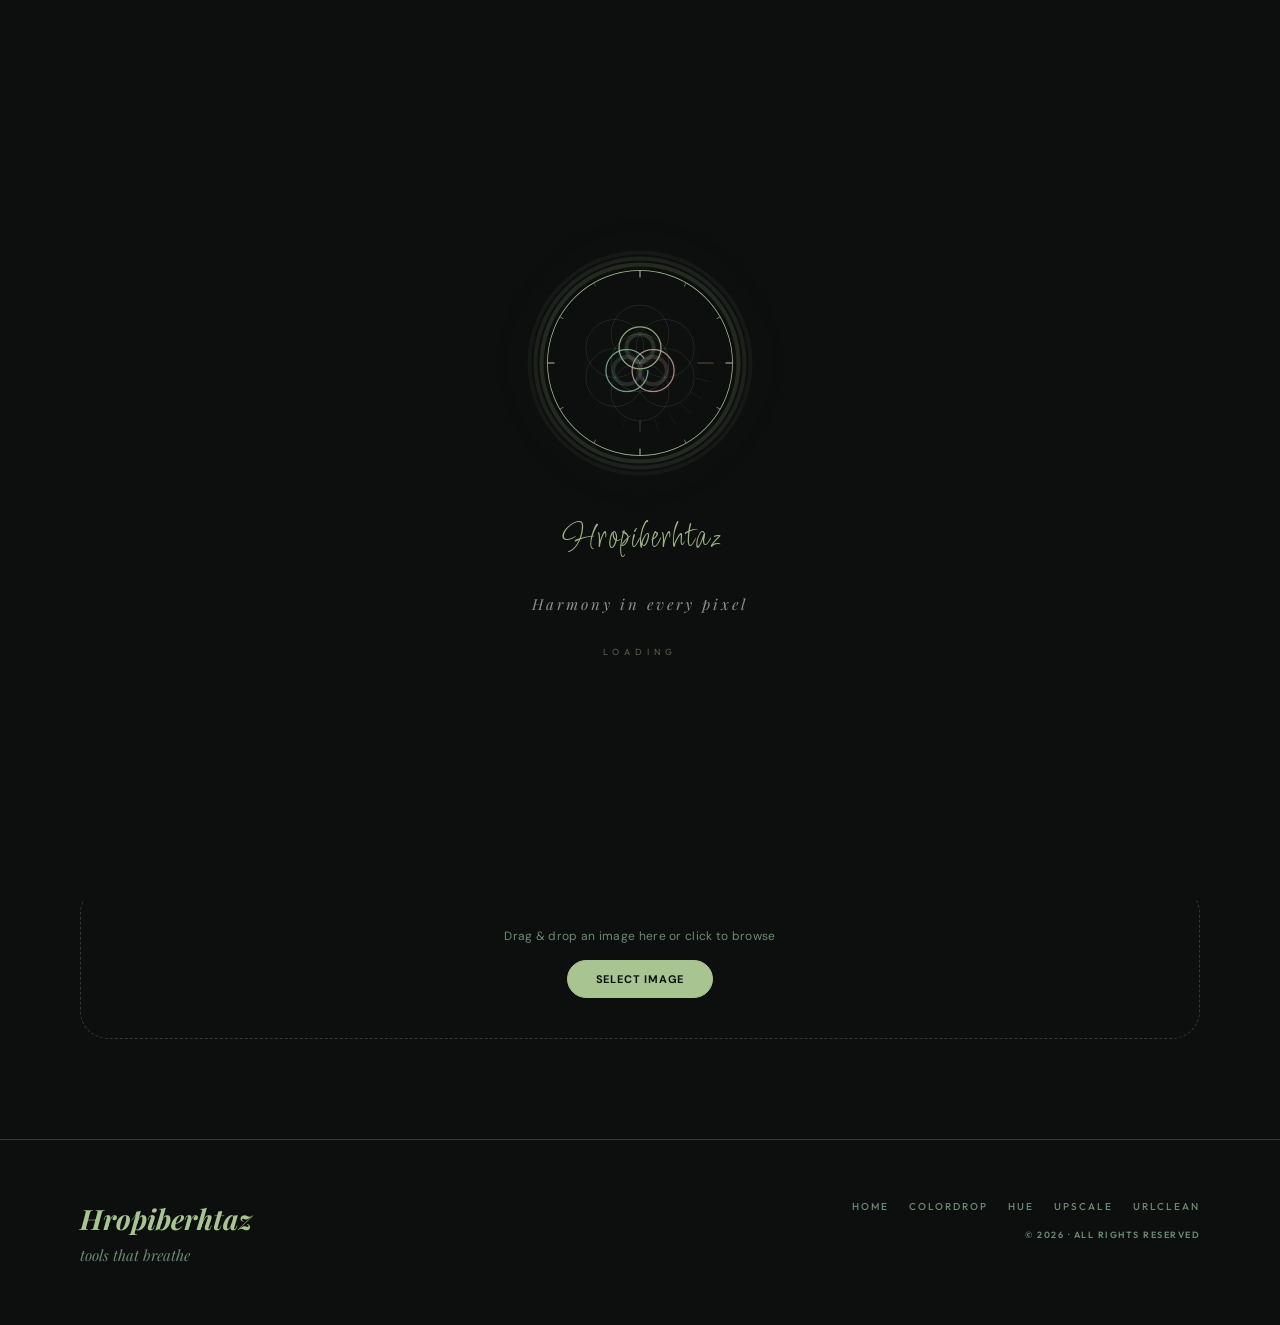
==== commit bcd0dd16: "Update chroma.html" ====
--- a/chroma.html
+++ b/chroma.html
@@ -4,22 +4,22 @@
 <meta charset="UTF-8">
 <meta name="viewport" content="width=device-width, initial-scale=1.0">
 <title>Chroma — Hropiberhtaz</title>
-<link href="https://fonts.googleapis.com/css2?family=Playfair+Display:ital,wght@0,400;0,700;0,900;1,400;1,700&family=DM+Sans:wght@300;400;500;600&family=JetBrains+Mono:wght@400;600&display=swap" rel="stylesheet">
+<link href="https://fonts.googleapis.com/css2?family=Playfair+Display:ital,wght@0,400;0,700;0,900;1,400;1,700&family=DM+Sans:wght@300;400;500;600&family=Outfit:wght@400;500;600;700&display=swap" rel="stylesheet">
 <link rel="stylesheet" href="shared.css">
 <style>
 .recolor-shell{position:relative;z-index:1;padding:0 80px 100px;display:flex;flex-direction:column;gap:24px;}
 .wibble-row{display:flex;flex-wrap:wrap;gap:18px 28px;align-items:center;margin-bottom:18px}
 .wibble-row:last-child{margin-bottom:0}
 .wibble-group{display:flex;flex-direction:column;gap:8px}
-.wibble-label{font-size:9px;letter-spacing:2px;text-transform:uppercase;color:var(--muted);font-weight:700;font-family:'JetBrains Mono',monospace}
+.wibble-label{font-size:9px;letter-spacing:2px;text-transform:uppercase;color:var(--muted);font-weight:700;font-family:'Outfit',sans-serif}
 .toggle-cluster{display:flex;gap:3px;background:var(--card);padding:3px;border:1px solid var(--border);border-radius:var(--radius-xl);}
-.toggle-pebble{background:transparent;border:none;color:var(--muted);font-size:9px;letter-spacing:1px;text-transform:uppercase;padding:5px 14px;cursor:pointer;transition:all .16s cubic-bezier(.34,1.56,.64,1);font-family:'JetBrains Mono',monospace;font-weight:600;border-radius:var(--radius-xl);}
+.toggle-pebble{background:transparent;border:none;color:var(--muted);font-size:9px;letter-spacing:1px;text-transform:uppercase;padding:5px 14px;cursor:pointer;transition:all .16s cubic-bezier(.34,1.56,.64,1);font-family:'Outfit',sans-serif;font-weight:600;border-radius:var(--radius-xl);}
 .toggle-pebble.lit{background:var(--accent);color:#0d0f0e}
 [data-theme="light"] .toggle-pebble.lit{color:#fff}
 .toggle-pebble:hover{transform:scale(1.06)}
 .glide-container{display:flex;align-items:center;gap:12px;min-width:200px}
 .glide-container input[type="range"]{width:150px;height:2px}
-.glide-badge{font-family:'JetBrains Mono',monospace;font-size:11px;font-weight:600;color:var(--text);background:var(--card);padding:3px 9px;border:1px solid var(--border);border-radius:var(--radius-md);min-width:50px;text-align:center;}
+.glide-badge{font-family:'Outfit',sans-serif;font-size:11px;font-weight:600;color:var(--text);background:var(--card);padding:3px 9px;border:1px solid var(--border);border-radius:var(--radius-md);min-width:50px;text-align:center;}
 .palette-strip{display:flex;align-items:center;gap:10px;flex-wrap:wrap}
 .swatch-pebble{width:42px;height:42px;border-radius:var(--radius-md);cursor:pointer;border:2px solid var(--border);box-shadow:0 4px 10px rgba(0,0,0,.5);transition:transform .3s cubic-bezier(.34,1.56,.64,1),border-color .2s,box-shadow .3s;position:relative;flex-shrink:0;}
 .swatch-pebble:hover{transform:scale(1.12) rotate(3deg);border-color:var(--muted);box-shadow:0 6px 20px rgba(0,0,0,.3)}
@@ -39,7 +39,7 @@
 #progress-fog{position:fixed;inset:0;z-index:19999;background:var(--dl-bg);backdrop-filter:blur(20px);display:flex;flex-direction:column;align-items:center;justify-content:center;gap:22px;opacity:0;pointer-events:none;transition:opacity .3s;}
 #progress-fog.glowing{opacity:1;pointer-events:all}
 #fog-title{font-family:'Playfair Display',serif;font-size:18px;font-weight:700;color:var(--text);letter-spacing:-.3px;font-style:italic}
-#fog-sub{font-family:'JetBrains Mono',monospace;font-size:10px;letter-spacing:2px;text-transform:uppercase;color:var(--muted);font-weight:600}
+#fog-sub{font-family:'Outfit',sans-serif;font-size:10px;letter-spacing:2px;text-transform:uppercase;color:var(--muted);font-weight:600}
 #fog-track{width:min(360px,80vw);height:2px;background:var(--border);border-radius:3px;overflow:hidden}
 #fog-bar{height:100%;width:0%;background:linear-gradient(90deg,var(--accent),var(--accent2));border-radius:3px;transition:width .12s ease}
 #fog-pct{font-family:'Playfair Display',serif;font-size:28px;font-weight:600;color:var(--accent);letter-spacing:-1px}
@@ -49,9 +49,9 @@
 <body>
 <div id="scroll-prog"></div>
 <div id="scan-line"></div>
-<canvas id="wobbly-bg-thingy" aria-hidden="true"></canvas>
-<canvas id="floaty-dot-world" aria-hidden="true"></canvas>
-<canvas id="bg-yinyang" aria-hidden="true"></canvas>
+<canvas id="wobbly-bg-thingy"></canvas>
+<canvas id="floaty-dot-world"></canvas>
+<canvas id="bg-yinyang"></canvas>
 <div id="live-clock"></div>
 <div id="keyboard-whisper"></div>
 <div id="toasty-pop" class="toasty"></div>
@@ -59,7 +59,7 @@
 <div id="progress-fog"><div id="fog-title">Working…</div><div id="fog-sub">Please wait</div><div id="fog-track"><div id="fog-bar"></div></div><div id="fog-pct">0%</div></div>
 
 <div id="mobile-nav">
-  <button id="mobile-nav-close" aria-label="Close navigation menu">✕</button>
+  <button id="mobile-nav-close">✕</button>
   <a href="index.html">Home</a>
   <a href="colordrop.html">ColorDrop</a>
   <a href="hue.html">HUE</a>
@@ -76,9 +76,9 @@
     <a href="chroma.html" class="nav-pill lit">Chroma</a>
     <a href="upscale.html" class="nav-pill">UpScale</a>
     <a href="urlclean.html" class="nav-pill">URLClean</a>
-    <button id="moonbeam-toggle" aria-label="Toggle light/dark theme" title="Toggle theme"><span id="moonbeam-icon" aria-hidden="true">☀</span></button>
-  </div>
-  <button id="ham-toggle" aria-label="Open navigation menu" aria-expanded="false" aria-controls="mobile-nav">☰</button>
+    <button id="moonbeam-toggle" title="Toggle theme"><span id="moonbeam-icon">☀</span></button>
+  </div>
+  <button id="ham-toggle">☰</button>
 </header>
 
 <div class="page-hero">
@@ -95,8 +95,8 @@
   <div class="lumpy-card poppy-reveal delay-sprout-1">
     <div class="lumpy-card-label">Controls</div>
     <div class="wibble-row">
-      <div class="wibble-group"><div class="wibble-label">Quality</div><div class="toggle-cluster" id="qualityGroup" role="group" aria-label="Preview quality"><button class="toggle-pebble lit" data-quality="high">HIGH</button><button class="toggle-pebble" data-quality="med">MED</button><button class="toggle-pebble" data-quality="low">LOW</button></div></div>
-      <div class="wibble-group"><div class="wibble-label">Mode</div><div class="toggle-cluster" id="modeGroup" role="group" aria-label="Recolor mode"><button class="toggle-pebble lit" data-mode="smooth">SMOOTH</button><button class="toggle-pebble" data-mode="blocky">BLOCKY</button><button class="toggle-pebble" data-mode="detail">DETAIL</button></div></div>
+      <div class="wibble-group"><div class="wibble-label">Quality</div><div class="toggle-cluster" id="qualityGroup"><button class="toggle-pebble lit" data-quality="high">HIGH</button><button class="toggle-pebble" data-quality="med">MED</button><button class="toggle-pebble" data-quality="low">LOW</button></div></div>
+      <div class="wibble-group"><div class="wibble-label">Mode</div><div class="toggle-cluster" id="modeGroup"><button class="toggle-pebble lit" data-mode="smooth">SMOOTH</button><button class="toggle-pebble" data-mode="blocky">BLOCKY</button><button class="toggle-pebble" data-mode="detail">DETAIL</button></div></div>
     </div>
     <div class="wibble-row">
       <div class="wibble-group"><div class="wibble-label">Strength</div><div class="glide-container"><input type="range" id="strengthSlider" min="0" max="100" value="80"><div class="glide-badge" id="strengthVal">0.80</div></div></div>
@@ -107,9 +107,9 @@
     <div style="display:flex;justify-content:space-between;align-items:center;margin-bottom:16px">
       <div class="lumpy-card-label" style="margin-bottom:0">Palette</div>
       <div style="display:flex;gap:7px">
-        <button class="cozy-btn squish-btn" id="addColorBtn" aria-label="Add a new palette color" style="padding:5px 12px;font-size:10px">+ Add</button>
-        <button class="cozy-btn squish-btn" id="removeColorBtn" aria-label="Remove last palette color" style="padding:5px 12px;font-size:10px">− Remove</button>
-        <button class="cozy-btn squish-btn" id="loadJsonBtn" aria-label="Load palette from JSON file" style="padding:5px 12px;font-size:10px">Load JSON</button>
+        <button class="cozy-btn squish-btn" id="addColorBtn" style="padding:5px 12px;font-size:10px">+ Add</button>
+        <button class="cozy-btn squish-btn" id="removeColorBtn" style="padding:5px 12px;font-size:10px">− Remove</button>
+        <button class="cozy-btn squish-btn" id="loadJsonBtn" style="padding:5px 12px;font-size:10px">Load JSON</button>
         <input type="file" id="jsonInput" accept=".json" style="display:none">
       </div>
     </div>
@@ -117,16 +117,16 @@
   </div>
   <div class="dropper-zone poppy-reveal delay-sprout-3" id="recolorUpload">
     <p>Drag & drop an image here or click to browse</p>
-    <button class="cozy-btn cozy-btn-filled squish-btn" id="recolorSelectBtn" aria-label="Select an image to recolor">Select Image</button>
+    <button class="cozy-btn cozy-btn-filled squish-btn" id="recolorSelectBtn">Select Image</button>
     <input type="file" id="recolorFileInput" accept="image/*" style="display:none">
   </div>
   <div class="canvas-result-box" id="canvasPanel">
     <canvas id="recolorCanvas"></canvas>
     <div class="action-pile">
-      <button class="cozy-btn cozy-btn-filled squish-btn" id="applyBtn" aria-label="Apply recolor to preview">Apply Recolor</button>
-      <button class="cozy-btn squish-btn" id="resetBtn" aria-label="Reset image to original">Reset</button>
-      <button class="cozy-btn squish-btn" id="downloadBtn" aria-label="Download full resolution recolored image" style="display:none">↓ Download</button>
-      <button class="cozy-btn btn-rude-remove squish-btn" id="removeImgBtn" aria-label="Remove current image">✕ Remove</button>
+      <button class="cozy-btn cozy-btn-filled squish-btn" id="applyBtn">Apply Recolor</button>
+      <button class="cozy-btn squish-btn" id="resetBtn">Reset</button>
+      <button class="cozy-btn squish-btn" id="downloadBtn" style="display:none">↓ Download</button>
+      <button class="cozy-btn btn-rude-remove squish-btn" id="removeImgBtn">✕ Remove</button>
     </div>
   </div>
 </div>
@@ -145,7 +145,7 @@
   </div>
 </footer>
 
-<button id="lofi-leaf" aria-label="Toggle lo-fi background music" aria-pressed="false">
+<button id="lofi-leaf">
   <div class="soundbars"><div class="soundbar"></div><div class="soundbar"></div><div class="soundbar"></div><div class="soundbar"></div></div>
   <span id="audio-label">lo-fi</span>
 </button>
--- a/shared.css
+++ b/shared.css
@@ -1,3 +1,4 @@
+@import url('https://fonts.googleapis.com/css2?family=Outfit:wght@400;500;600;700&display=swap');
 *,*::before,*::after{box-sizing:border-box;margin:0;padding:0}
 :root{
   --bg:#0d0f0e;--surface:#141918;--card:#111514;--panel:#0f1210;
@@ -30,9 +31,9 @@
 #scroll-prog{position:fixed;top:0;left:0;height:2px;width:0%;background:linear-gradient(90deg,var(--accent),var(--accent2),var(--accent3));z-index:10001;pointer-events:none;box-shadow:0 0 10px rgba(168,196,144,.35);}
 #scan-line{position:fixed;top:0;left:0;right:0;height:1px;background:linear-gradient(90deg,transparent,rgba(168,196,144,.1),transparent);pointer-events:none;z-index:9990;animation:scanDown 9s linear infinite;will-change:transform;}
 @keyframes scanDown{0%{top:-1px}100%{top:100vh}}
-#keyboard-whisper{position:fixed;bottom:28px;left:28px;z-index:8000;background:var(--hint-bg);border:1px solid var(--border);border-radius:var(--radius-md);padding:8px 16px;font-size:10px;letter-spacing:2px;text-transform:uppercase;color:var(--muted);backdrop-filter:blur(20px);pointer-events:none;opacity:0;transform:translateY(6px);transition:opacity .3s,transform .3s;font-family:'JetBrains Mono',monospace;}
+#keyboard-whisper{position:fixed;bottom:28px;left:28px;z-index:8000;background:var(--hint-bg);border:1px solid var(--border);border-radius:var(--radius-md);padding:8px 16px;font-size:10px;letter-spacing:2px;text-transform:uppercase;color:var(--muted);backdrop-filter:blur(20px);pointer-events:none;opacity:0;transform:translateY(6px);transition:opacity .3s,transform .3s;font-family:'Outfit',sans-serif;}
 #keyboard-whisper.show{opacity:1;transform:translateY(0)}
-#live-clock{position:fixed;top:14px;left:50%;transform:translateX(-50%);z-index:10000;font-family:'JetBrains Mono',monospace;font-weight:400;font-size:13px;letter-spacing:4px;color:var(--accent);opacity:0.6;pointer-events:none;background:var(--header-bg);padding:5px 16px;border-radius:20px;border:1px solid var(--border);backdrop-filter:blur(12px);}
+#live-clock{position:fixed;top:14px;left:50%;transform:translateX(-50%);z-index:10000;font-family:'Outfit',sans-serif;font-weight:500;font-size:13px;letter-spacing:3px;color:var(--accent);opacity:0.7;pointer-events:none;background:var(--header-bg);padding:5px 16px;border-radius:20px;border:1px solid var(--border);backdrop-filter:blur(12px);}
 #bg-yinyang{position:fixed;inset:0;pointer-events:none;z-index:0;opacity:.88;will-change:transform;transform:translateZ(0);}
 #wobbly-bg-thingy{position:fixed;inset:0;pointer-events:none;z-index:0;}
 #floaty-dot-world{position:fixed;inset:0;pointer-events:none;z-index:0;opacity:.7;}
@@ -57,14 +58,14 @@
 #mobile-nav-close{position:absolute;top:24px;right:24px;background:none;border:1px solid var(--border);color:var(--muted);width:36px;height:36px;border-radius:50%;cursor:pointer;font-size:18px;display:flex;align-items:center;justify-content:center;}
 /* Page hero banner */
 .page-hero{position:relative;z-index:1;padding:140px 80px 80px;border-bottom:1px solid var(--border);}
-.page-eyebrow{display:inline-flex;align-items:center;gap:8px;font-family:'JetBrains Mono',monospace;font-size:9px;letter-spacing:4px;text-transform:uppercase;color:var(--muted);margin-bottom:24px;border:1px solid var(--border);padding:7px 20px;border-radius:var(--radius-xl);background:rgba(168,196,144,.03);}
+.page-eyebrow{display:inline-flex;align-items:center;gap:8px;font-family:'Outfit',sans-serif;font-weight:600;font-size:9px;letter-spacing:3.5px;text-transform:uppercase;color:var(--muted);margin-bottom:24px;border:1px solid var(--border);padding:7px 20px;border-radius:var(--radius-xl);background:rgba(168,196,144,.03);}
 .eyebrow-dot{width:4px;height:4px;border-radius:50%;background:var(--accent);animation:ePulse 1.8s ease-in-out infinite;}
 @keyframes ePulse{0%,100%{opacity:.4}50%{opacity:1}}
 .page-title{font-family:'Playfair Display',serif;font-size:clamp(48px,7vw,96px);font-weight:900;line-height:1.05;letter-spacing:-2px;margin-bottom:18px;}
 .page-title em{font-style:italic;color:var(--accent)}
 .page-blurb{font-size:15px;color:var(--muted);max-width:500px;line-height:1.9;margin-bottom:28px;}
 .feature-tags{display:flex;flex-wrap:wrap;gap:6px;}
-.ftag{font-family:'JetBrains Mono',monospace;font-size:9px;letter-spacing:1.5px;text-transform:uppercase;color:var(--muted);padding:4px 10px;border:1px solid var(--border);border-radius:var(--radius-xl);background:rgba(168,196,144,.02);}
+.ftag{font-family:'Outfit',sans-serif;font-weight:600;font-size:9px;letter-spacing:1.5px;text-transform:uppercase;color:var(--muted);padding:4px 10px;border:1px solid var(--border);border-radius:var(--radius-xl);background:rgba(168,196,144,.02);}
 .ftag.hot{border-color:rgba(168,196,144,.28);color:var(--accent)}
 /* Tool section */
 .tool-section{position:relative;z-index:1;padding:60px 80px 100px;}
@@ -86,8 +87,8 @@
 .squishy-card:hover{box-shadow:0 20px 60px rgba(0,0,0,.2)}
 .lumpy-card{background:var(--surface);border:1px solid var(--border);border-radius:var(--radius-lg);padding:24px 28px;position:relative;transition:transform .3s cubic-bezier(.25,.46,.45,.94),box-shadow .3s ease;}
 .lumpy-card:hover{box-shadow:0 16px 50px rgba(0,0,0,.14);}
-.lumpy-card-label{font-family:'JetBrains Mono',monospace;font-size:8px;letter-spacing:3px;text-transform:uppercase;color:var(--muted);margin-bottom:18px;font-weight:600}
-.pocket-label{font-family:'JetBrains Mono',monospace;font-size:8px;letter-spacing:3px;text-transform:uppercase;color:var(--muted);margin-bottom:16px;font-weight:600}
+.lumpy-card-label{font-family:'Outfit',sans-serif;font-size:8px;letter-spacing:3px;text-transform:uppercase;color:var(--muted);margin-bottom:18px;font-weight:600}
+.pocket-label{font-family:'Outfit',sans-serif;font-size:8px;letter-spacing:3px;text-transform:uppercase;color:var(--muted);margin-bottom:16px;font-weight:600}
 input[type="range"]{-webkit-appearance:none;width:100%;height:2px;background:var(--border);border-radius:4px;outline:none;cursor:pointer;}
 input[type="range"]::-webkit-slider-thumb{-webkit-appearance:none;width:13px;height:13px;background:var(--accent);border-radius:50%;cursor:pointer;transition:transform .1s;}
 input[type="range"]::-webkit-slider-thumb:hover{transform:scale(1.4)}
@@ -96,12 +97,12 @@
 .footer-brand{font-family:'Playfair Display',serif;font-style:italic;font-size:28px;font-weight:700;color:var(--accent);margin-bottom:8px}
 .footer-tagline{font-family:'Playfair Display',serif;font-style:italic;font-size:15px;color:var(--muted)}
 .footer-right{display:flex;flex-direction:column;gap:8px;align-items:flex-end}
-.footer-small{font-family:'JetBrains Mono',monospace;font-size:9px;color:var(--muted);letter-spacing:1.5px;text-transform:uppercase;font-weight:600}
+.footer-small{font-family:'Outfit',sans-serif;font-size:9px;color:var(--muted);font-weight:500;letter-spacing:1.5px;text-transform:uppercase;font-weight:600}
 .footer-links{display:flex;gap:20px;margin-bottom:8px}
-.footer-link{font-size:10px;letter-spacing:2px;text-transform:uppercase;color:var(--muted);text-decoration:none;font-family:'JetBrains Mono',monospace;transition:color .2s;}
+.footer-link{font-size:10px;letter-spacing:2px;text-transform:uppercase;color:var(--muted);text-decoration:none;font-family:'Outfit',sans-serif;font-weight:500;transition:color .2s;}
 .footer-link:hover{color:var(--accent)}
 /* Fixed UI */
-#lofi-leaf{position:fixed;bottom:28px;right:28px;z-index:9000;background:var(--audio-bg);border:1px solid var(--audio-border);border-radius:var(--radius-xl);padding:10px 20px;display:flex;align-items:center;gap:10px;cursor:pointer;backdrop-filter:blur(20px);transition:background .3s,border-color .3s,box-shadow .3s;user-select:none;font-family:'JetBrains Mono',monospace;color:var(--audio-color);font-size:10px;letter-spacing:.08em;text-transform:uppercase;font-weight:700;}
+#lofi-leaf{position:fixed;bottom:28px;right:28px;z-index:9000;background:var(--audio-bg);border:1px solid var(--audio-border);border-radius:var(--radius-xl);padding:10px 20px;display:flex;align-items:center;gap:10px;cursor:pointer;backdrop-filter:blur(20px);transition:background .3s,border-color .3s,box-shadow .3s;user-select:none;font-family:'Outfit',sans-serif;color:var(--audio-color);font-size:10px;letter-spacing:.08em;text-transform:uppercase;font-weight:700;}
 #lofi-leaf:hover{filter:brightness(1.3);border-color:rgba(168,196,144,.4);color:var(--sage);box-shadow:0 0 20px rgba(168,196,144,.12)}
 #lofi-leaf.vibing{border-color:rgba(168,196,144,.55);color:var(--accent);box-shadow:0 0 28px rgba(168,196,144,.25)}
 .soundbars{display:flex;align-items:flex-end;gap:2px;height:13px}
@@ -112,7 +113,7 @@
 .vibing .soundbar:nth-child(3){animation-delay:.05s;animation-duration:.62s}
 .vibing .soundbar:nth-child(4){animation-delay:.25s;animation-duration:.78s}
 @keyframes barHop{0%{height:3px;opacity:.5}100%{height:13px;opacity:1}}
-.toasty{position:fixed;bottom:80px;right:28px;background:var(--accent2);color:#fff;font-family:'JetBrains Mono',monospace;font-size:9px;letter-spacing:2px;text-transform:uppercase;padding:8px 18px;border-radius:var(--radius-xl);opacity:0;transform:translateY(8px);transition:opacity .3s,transform .3s;z-index:9999;pointer-events:none;font-weight:700;}
+.toasty{position:fixed;bottom:80px;right:28px;background:var(--accent2);color:#fff;font-family:'Outfit',sans-serif;font-size:9px;letter-spacing:2px;text-transform:uppercase;padding:8px 18px;border-radius:var(--radius-xl);opacity:0;transform:translateY(8px);transition:opacity .3s,transform .3s;z-index:9999;pointer-events:none;font-weight:700;}
 .toasty.popping{opacity:1;transform:translateY(0)}
 /* Animations */
 .poppy-reveal{opacity:0;transform:translateY(28px);transition:opacity .75s ease,transform .75s ease}
@@ -132,7 +133,7 @@
 .big-heading.done-sprouting:hover,.chunk-title.done-sprouting:hover{transform:scale(1.02) translateY(-2px);color:var(--sage);text-shadow:0 0 50px rgba(168,196,144,.25);}
 /* Tape divider */
 .tape-divider{overflow:hidden;border-top:1px solid var(--border);border-bottom:1px solid var(--border);padding:12px 0;background:var(--panel);position:relative;z-index:1;}
-.tape-roll{display:flex;white-space:nowrap;font-family:'JetBrains Mono',monospace;font-size:10px;letter-spacing:3px;text-transform:uppercase;color:var(--muted);animation:tapeMarch 26s linear infinite;}
+.tape-roll{display:flex;white-space:nowrap;font-family:'Outfit',sans-serif;font-weight:500;font-size:10px;letter-spacing:2.5px;text-transform:uppercase;color:var(--muted);animation:tapeMarch 26s linear infinite;}
 @keyframes tapeMarch{from{transform:translateX(0)}to{transform:translateX(-50%)}}
 .tape-roll span{padding:0 22px}
 .tapedot{color:var(--accent);padding:0 10px!important}
@@ -141,7 +142,7 @@
 #file-loading-veil.visible{opacity:1;pointer-events:all;}
 .veil-spinner{width:44px;height:44px;border:2px solid var(--border);border-top-color:var(--accent);border-radius:50%;animation:veilSpin .8s linear infinite;}
 @keyframes veilSpin{to{transform:rotate(360deg)}}
-.veil-msg{font-family:'JetBrains Mono',monospace;font-size:10px;letter-spacing:3px;text-transform:uppercase;color:var(--muted);font-weight:600;}
+.veil-msg{font-family:'Outfit',sans-serif;font-weight:500;font-size:10px;letter-spacing:2.5px;text-transform:uppercase;color:var(--muted);font-weight:600;}
 /* Focus/Selection */
 :focus-visible{outline:2.5px solid var(--accent);outline-offset:3px;border-radius:4px;box-shadow:0 0 0 4px color-mix(in srgb,var(--accent) 20%,transparent)}
 button:focus-visible,a:focus-visible{outline:2.5px solid var(--accent);outline-offset:3px;}
@@ -154,7 +155,7 @@
 .pto-yinyang{width:90px;height:90px;display:flex;align-items:center;justify-content:center;}
 .pto-yinyang canvas{display:block;filter:drop-shadow(0 0 16px var(--pto-accent,#a8c490));}
 .pto-label{font-family:'Licorice',cursive;font-style:normal;font-size:38px;font-weight:400;color:var(--text);letter-spacing:.5px;animation:ptoPulse 1.2s ease-in-out infinite;}
-.pto-sub{font-family:'JetBrains Mono',monospace;font-size:10px;letter-spacing:3px;text-transform:uppercase;color:var(--muted);font-weight:600;}
+.pto-sub{font-family:'Outfit',sans-serif;font-weight:500;font-size:10px;letter-spacing:2.5px;text-transform:uppercase;color:var(--muted);font-weight:600;}
 @keyframes ptoPulse{0%,100%{opacity:.6}50%{opacity:1}}
 
 /* Responsive */
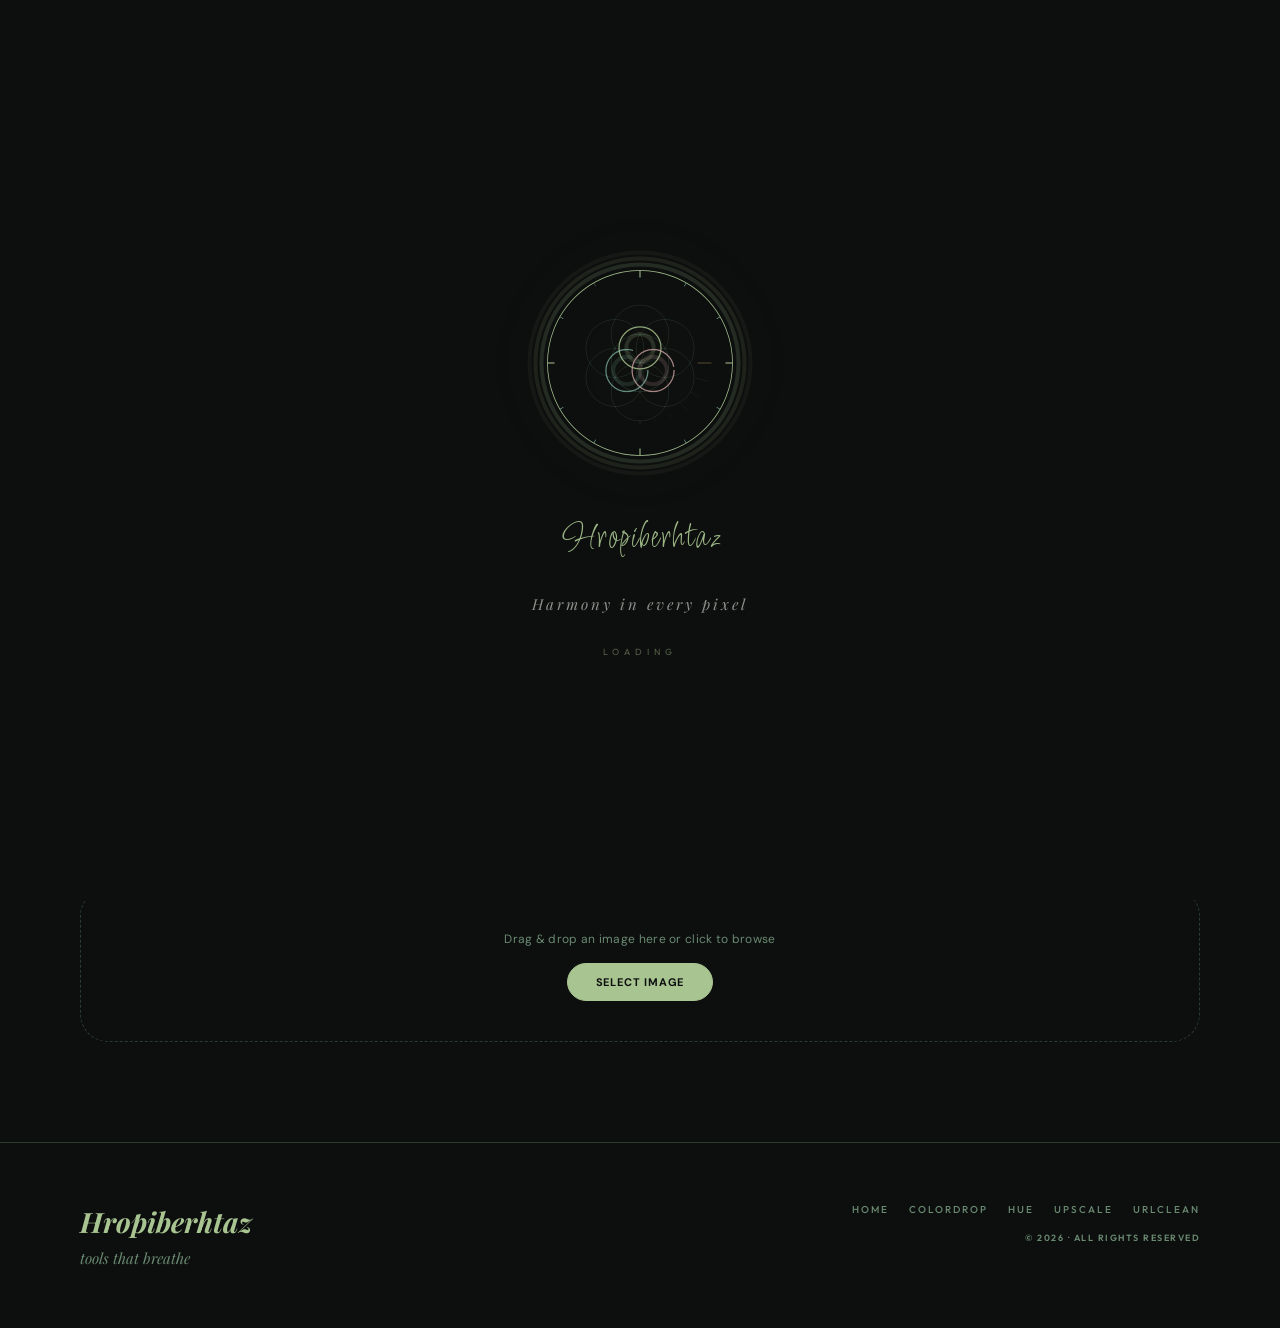
==== commit 599c6026: "Add files via upload" ====
--- a/chroma.html
+++ b/chroma.html
@@ -4,22 +4,22 @@
 <meta charset="UTF-8">
 <meta name="viewport" content="width=device-width, initial-scale=1.0">
 <title>Chroma — Hropiberhtaz</title>
-<link href="https://fonts.googleapis.com/css2?family=Playfair+Display:ital,wght@0,400;0,700;0,900;1,400;1,700&family=DM+Sans:wght@300;400;500;600&family=Outfit:wght@400;500;600;700&display=swap" rel="stylesheet">
+<link href="https://fonts.googleapis.com/css2?family=Playfair+Display:ital,wght@0,400;0,700;0,900;1,400;1,700&family=DM+Sans:wght@300;400;500;600&family=JetBrains+Mono:wght@400;600&display=swap" rel="stylesheet">
 <link rel="stylesheet" href="shared.css">
 <style>
 .recolor-shell{position:relative;z-index:1;padding:0 80px 100px;display:flex;flex-direction:column;gap:24px;}
 .wibble-row{display:flex;flex-wrap:wrap;gap:18px 28px;align-items:center;margin-bottom:18px}
 .wibble-row:last-child{margin-bottom:0}
 .wibble-group{display:flex;flex-direction:column;gap:8px}
-.wibble-label{font-size:9px;letter-spacing:2px;text-transform:uppercase;color:var(--muted);font-weight:700;font-family:'Outfit',sans-serif}
+.wibble-label{font-size:9px;letter-spacing:2px;text-transform:uppercase;color:var(--muted);font-weight:700;font-family:'JetBrains Mono',monospace}
 .toggle-cluster{display:flex;gap:3px;background:var(--card);padding:3px;border:1px solid var(--border);border-radius:var(--radius-xl);}
-.toggle-pebble{background:transparent;border:none;color:var(--muted);font-size:9px;letter-spacing:1px;text-transform:uppercase;padding:5px 14px;cursor:pointer;transition:all .16s cubic-bezier(.34,1.56,.64,1);font-family:'Outfit',sans-serif;font-weight:600;border-radius:var(--radius-xl);}
+.toggle-pebble{background:transparent;border:none;color:var(--muted);font-size:9px;letter-spacing:1px;text-transform:uppercase;padding:5px 14px;cursor:pointer;transition:all .16s cubic-bezier(.34,1.56,.64,1);font-family:'JetBrains Mono',monospace;font-weight:600;border-radius:var(--radius-xl);}
 .toggle-pebble.lit{background:var(--accent);color:#0d0f0e}
 [data-theme="light"] .toggle-pebble.lit{color:#fff}
 .toggle-pebble:hover{transform:scale(1.06)}
 .glide-container{display:flex;align-items:center;gap:12px;min-width:200px}
 .glide-container input[type="range"]{width:150px;height:2px}
-.glide-badge{font-family:'Outfit',sans-serif;font-size:11px;font-weight:600;color:var(--text);background:var(--card);padding:3px 9px;border:1px solid var(--border);border-radius:var(--radius-md);min-width:50px;text-align:center;}
+.glide-badge{font-family:'JetBrains Mono',monospace;font-size:11px;font-weight:600;color:var(--text);background:var(--card);padding:3px 9px;border:1px solid var(--border);border-radius:var(--radius-md);min-width:50px;text-align:center;}
 .palette-strip{display:flex;align-items:center;gap:10px;flex-wrap:wrap}
 .swatch-pebble{width:42px;height:42px;border-radius:var(--radius-md);cursor:pointer;border:2px solid var(--border);box-shadow:0 4px 10px rgba(0,0,0,.5);transition:transform .3s cubic-bezier(.34,1.56,.64,1),border-color .2s,box-shadow .3s;position:relative;flex-shrink:0;}
 .swatch-pebble:hover{transform:scale(1.12) rotate(3deg);border-color:var(--muted);box-shadow:0 6px 20px rgba(0,0,0,.3)}
@@ -39,7 +39,7 @@
 #progress-fog{position:fixed;inset:0;z-index:19999;background:var(--dl-bg);backdrop-filter:blur(20px);display:flex;flex-direction:column;align-items:center;justify-content:center;gap:22px;opacity:0;pointer-events:none;transition:opacity .3s;}
 #progress-fog.glowing{opacity:1;pointer-events:all}
 #fog-title{font-family:'Playfair Display',serif;font-size:18px;font-weight:700;color:var(--text);letter-spacing:-.3px;font-style:italic}
-#fog-sub{font-family:'Outfit',sans-serif;font-size:10px;letter-spacing:2px;text-transform:uppercase;color:var(--muted);font-weight:600}
+#fog-sub{font-family:'JetBrains Mono',monospace;font-size:10px;letter-spacing:2px;text-transform:uppercase;color:var(--muted);font-weight:600}
 #fog-track{width:min(360px,80vw);height:2px;background:var(--border);border-radius:3px;overflow:hidden}
 #fog-bar{height:100%;width:0%;background:linear-gradient(90deg,var(--accent),var(--accent2));border-radius:3px;transition:width .12s ease}
 #fog-pct{font-family:'Playfair Display',serif;font-size:28px;font-weight:600;color:var(--accent);letter-spacing:-1px}
@@ -49,9 +49,9 @@
 <body>
 <div id="scroll-prog"></div>
 <div id="scan-line"></div>
-<canvas id="wobbly-bg-thingy"></canvas>
-<canvas id="floaty-dot-world"></canvas>
-<canvas id="bg-yinyang"></canvas>
+<canvas id="wobbly-bg-thingy" aria-hidden="true"></canvas>
+<canvas id="floaty-dot-world" aria-hidden="true"></canvas>
+<canvas id="bg-yinyang" aria-hidden="true"></canvas>
 <div id="live-clock"></div>
 <div id="keyboard-whisper"></div>
 <div id="toasty-pop" class="toasty"></div>
@@ -59,7 +59,7 @@
 <div id="progress-fog"><div id="fog-title">Working…</div><div id="fog-sub">Please wait</div><div id="fog-track"><div id="fog-bar"></div></div><div id="fog-pct">0%</div></div>
 
 <div id="mobile-nav">
-  <button id="mobile-nav-close">✕</button>
+  <button id="mobile-nav-close" aria-label="Close navigation menu">✕</button>
   <a href="index.html">Home</a>
   <a href="colordrop.html">ColorDrop</a>
   <a href="hue.html">HUE</a>
@@ -76,9 +76,9 @@
     <a href="chroma.html" class="nav-pill lit">Chroma</a>
     <a href="upscale.html" class="nav-pill">UpScale</a>
     <a href="urlclean.html" class="nav-pill">URLClean</a>
-    <button id="moonbeam-toggle" title="Toggle theme"><span id="moonbeam-icon">☀</span></button>
-  </div>
-  <button id="ham-toggle">☰</button>
+    <button id="moonbeam-toggle" aria-label="Toggle light/dark theme" title="Toggle theme"><span id="moonbeam-icon" aria-hidden="true">☀</span></button>
+  </div>
+  <button id="ham-toggle" aria-label="Open navigation menu" aria-expanded="false" aria-controls="mobile-nav">☰</button>
 </header>
 
 <div class="page-hero">
@@ -95,8 +95,8 @@
   <div class="lumpy-card poppy-reveal delay-sprout-1">
     <div class="lumpy-card-label">Controls</div>
     <div class="wibble-row">
-      <div class="wibble-group"><div class="wibble-label">Quality</div><div class="toggle-cluster" id="qualityGroup"><button class="toggle-pebble lit" data-quality="high">HIGH</button><button class="toggle-pebble" data-quality="med">MED</button><button class="toggle-pebble" data-quality="low">LOW</button></div></div>
-      <div class="wibble-group"><div class="wibble-label">Mode</div><div class="toggle-cluster" id="modeGroup"><button class="toggle-pebble lit" data-mode="smooth">SMOOTH</button><button class="toggle-pebble" data-mode="blocky">BLOCKY</button><button class="toggle-pebble" data-mode="detail">DETAIL</button></div></div>
+      <div class="wibble-group"><div class="wibble-label">Quality</div><div class="toggle-cluster" id="qualityGroup" role="group" aria-label="Preview quality"><button class="toggle-pebble lit" data-quality="high">HIGH</button><button class="toggle-pebble" data-quality="med">MED</button><button class="toggle-pebble" data-quality="low">LOW</button></div></div>
+      <div class="wibble-group"><div class="wibble-label">Mode</div><div class="toggle-cluster" id="modeGroup" role="group" aria-label="Recolor mode"><button class="toggle-pebble lit" data-mode="smooth">SMOOTH</button><button class="toggle-pebble" data-mode="blocky">BLOCKY</button><button class="toggle-pebble" data-mode="detail">DETAIL</button></div></div>
     </div>
     <div class="wibble-row">
       <div class="wibble-group"><div class="wibble-label">Strength</div><div class="glide-container"><input type="range" id="strengthSlider" min="0" max="100" value="80"><div class="glide-badge" id="strengthVal">0.80</div></div></div>
@@ -107,9 +107,9 @@
     <div style="display:flex;justify-content:space-between;align-items:center;margin-bottom:16px">
       <div class="lumpy-card-label" style="margin-bottom:0">Palette</div>
       <div style="display:flex;gap:7px">
-        <button class="cozy-btn squish-btn" id="addColorBtn" style="padding:5px 12px;font-size:10px">+ Add</button>
-        <button class="cozy-btn squish-btn" id="removeColorBtn" style="padding:5px 12px;font-size:10px">− Remove</button>
-        <button class="cozy-btn squish-btn" id="loadJsonBtn" style="padding:5px 12px;font-size:10px">Load JSON</button>
+        <button class="cozy-btn squish-btn" id="addColorBtn" aria-label="Add a new palette color" style="padding:5px 12px;font-size:10px">+ Add</button>
+        <button class="cozy-btn squish-btn" id="removeColorBtn" aria-label="Remove last palette color" style="padding:5px 12px;font-size:10px">− Remove</button>
+        <button class="cozy-btn squish-btn" id="loadJsonBtn" aria-label="Load palette from JSON file" style="padding:5px 12px;font-size:10px">Load JSON</button>
         <input type="file" id="jsonInput" accept=".json" style="display:none">
       </div>
     </div>
@@ -117,16 +117,16 @@
   </div>
   <div class="dropper-zone poppy-reveal delay-sprout-3" id="recolorUpload">
     <p>Drag & drop an image here or click to browse</p>
-    <button class="cozy-btn cozy-btn-filled squish-btn" id="recolorSelectBtn">Select Image</button>
+    <button class="cozy-btn cozy-btn-filled squish-btn" id="recolorSelectBtn" aria-label="Select an image to recolor">Select Image</button>
     <input type="file" id="recolorFileInput" accept="image/*" style="display:none">
   </div>
   <div class="canvas-result-box" id="canvasPanel">
     <canvas id="recolorCanvas"></canvas>
     <div class="action-pile">
-      <button class="cozy-btn cozy-btn-filled squish-btn" id="applyBtn">Apply Recolor</button>
-      <button class="cozy-btn squish-btn" id="resetBtn">Reset</button>
-      <button class="cozy-btn squish-btn" id="downloadBtn" style="display:none">↓ Download</button>
-      <button class="cozy-btn btn-rude-remove squish-btn" id="removeImgBtn">✕ Remove</button>
+      <button class="cozy-btn cozy-btn-filled squish-btn" id="applyBtn" aria-label="Apply recolor to preview">Apply Recolor</button>
+      <button class="cozy-btn squish-btn" id="resetBtn" aria-label="Reset image to original">Reset</button>
+      <button class="cozy-btn squish-btn" id="downloadBtn" aria-label="Download full resolution recolored image" style="display:none">↓ Download</button>
+      <button class="cozy-btn btn-rude-remove squish-btn" id="removeImgBtn" aria-label="Remove current image">✕ Remove</button>
     </div>
   </div>
 </div>
@@ -145,7 +145,7 @@
   </div>
 </footer>
 
-<button id="lofi-leaf">
+<button id="lofi-leaf" aria-label="Toggle lo-fi background music" aria-pressed="false">
   <div class="soundbars"><div class="soundbar"></div><div class="soundbar"></div><div class="soundbar"></div><div class="soundbar"></div></div>
   <span id="audio-label">lo-fi</span>
 </button>
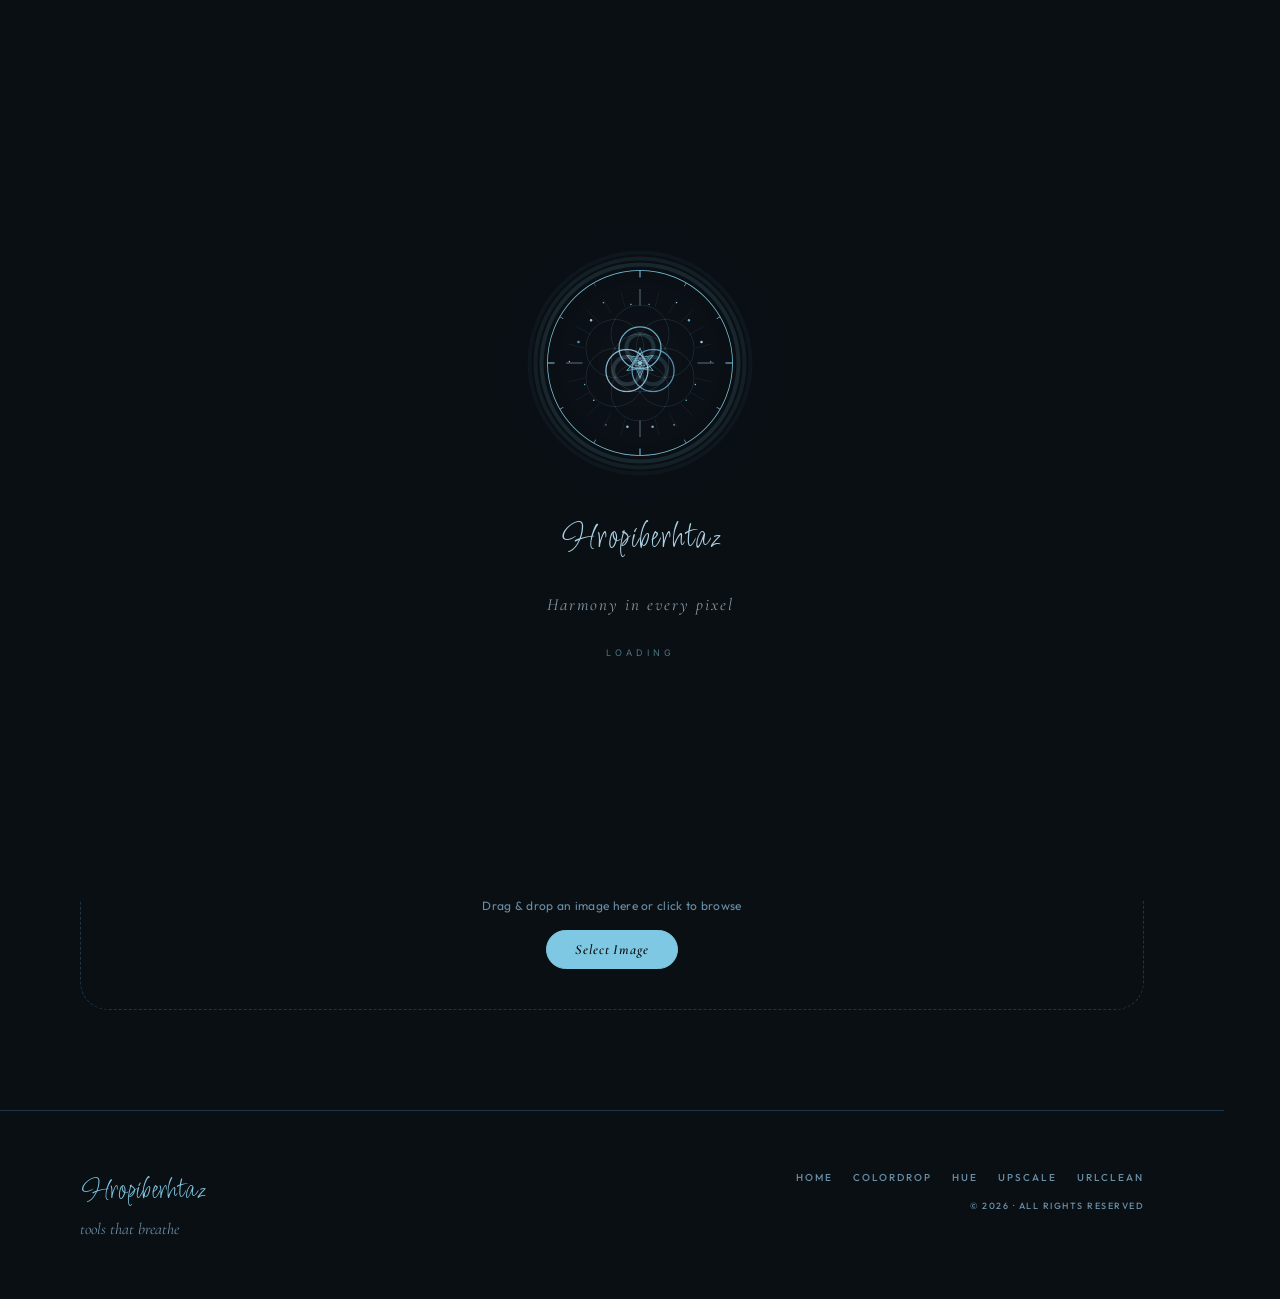
==== commit a7575dad: "Add files via upload" ====
--- a/chroma.html
+++ b/chroma.html
@@ -45,6 +45,18 @@
 #fog-pct{font-family:'Playfair Display',serif;font-size:28px;font-weight:600;color:var(--accent);letter-spacing:-1px}
 @media(max-width:900px){.recolor-shell{padding:0 24px 80px}}
 </style>
+<style>
+#nav-dots{position:fixed;right:0;top:50%;transform:translateY(-50%);z-index:800;display:flex;flex-direction:column;gap:16px;align-items:center;padding:28px 14px;background:rgba(8,14,20,0.6);backdrop-filter:blur(20px);-webkit-backdrop-filter:blur(20px);border-left:1px solid var(--accent-8);border-radius:14px 0 0 14px;}
+[data-theme="light"] #nav-dots{background:rgba(255,251,238,0.82);}
+.nav-dot-item{position:relative;display:flex;align-items:center;justify-content:center;cursor:pointer;text-decoration:none;}
+.nav-dot-glyph{font-size:18px;color:var(--accent-35);line-height:1;transition:color .25s,transform .25s,text-shadow .25s;display:block;}
+.nav-dot-item:hover .nav-dot-glyph,.nav-dot-item.active .nav-dot-glyph{color:var(--accent);transform:scale(1.4);text-shadow:var(--accent-glow-sm);}
+.nav-dot-item.active .nav-dot-glyph{animation:dotPulse 2.4s ease-in-out infinite;}
+@keyframes dotPulse{0%,100%{text-shadow:var(--accent-glow-sm);opacity:1;}50%{text-shadow:var(--accent-glow-xl);opacity:.75;}}
+.nav-dot-label{position:absolute;right:calc(100% + 20px);top:50%;transform:translateY(-50%) translateX(6px);font-family:'Cormorant Garamond',serif;font-size:17px;font-style:italic;font-weight:400;color:var(--text);white-space:nowrap;pointer-events:none;opacity:0;transition:opacity .22s,transform .22s;letter-spacing:.02em;background:var(--card);backdrop-filter:blur(12px);padding:6px 16px;border-radius:10px;border:1px solid var(--border);box-shadow:0 4px 24px rgba(0,0,0,.28);}
+.nav-dot-item:hover .nav-dot-label{opacity:1;transform:translateY(-50%) translateX(0);}
+@media(max-width:900px){#nav-dots{display:none;}}
+</style>
 </head>
 <body>
 <div id="scroll-prog"></div>
@@ -71,15 +83,40 @@
 <header id="main-header">
   <a href="index.html" class="brand-scribble">Hropiberhtaz</a>
   <div class="nav-cluster">
-    <a href="colordrop.html" class="nav-pill">ColorDrop</a>
-    <a href="hue.html" class="nav-pill">HUE</a>
-    <a href="chroma.html" class="nav-pill lit">Chroma</a>
-    <a href="upscale.html" class="nav-pill">UpScale</a>
-    <a href="urlclean.html" class="nav-pill">URLClean</a>
     <button id="moonbeam-toggle" aria-label="Toggle light/dark theme" title="Toggle theme"><span id="moonbeam-icon" aria-hidden="true">☀</span></button>
   </div>
   <button id="ham-toggle" aria-label="Open navigation menu" aria-expanded="false" aria-controls="mobile-nav">☰</button>
 </header>
+
+<!-- ── Right nav dots ── -->
+<nav id="nav-dots" aria-label="Tool navigation">
+  <a href="colordrop.html" class="nav-dot-item" aria-label="ColorDrop">
+    <span class="nav-dot-glyph">✦</span>
+    <span class="nav-dot-label">ColorDrop</span>
+  </a>
+  <a href="hue.html" class="nav-dot-item" aria-label="HUE Editor">
+    <span class="nav-dot-glyph">✦</span>
+    <span class="nav-dot-label">HUE Editor</span>
+  </a>
+  <a href="chroma.html" class="nav-dot-item active" aria-label="Chroma Recolor">
+    <span class="nav-dot-glyph">✦</span>
+    <span class="nav-dot-label">Chroma Recolor</span>
+  </a>
+  <a href="upscale.html" class="nav-dot-item" aria-label="UpScale">
+    <span class="nav-dot-glyph">✦</span>
+    <span class="nav-dot-label">UpScale</span>
+  </a>
+  <a href="urlclean.html" class="nav-dot-item" aria-label="URLClean">
+    <span class="nav-dot-glyph">✦</span>
+    <span class="nav-dot-label">URLClean</span>
+  </a>
+  <a href="colorharmonizer.html" class="nav-dot-item" aria-label="Color Harmonizer">
+    <span class="nav-dot-glyph">✦</span>
+    <span class="nav-dot-label">Color Harmonizer</span>
+  </a>
+  <a href="videochroma.html" class="nav-dot-item" aria-label="VideoChroma"><span class="nav-dot-glyph">✦</span><span class="nav-dot-label">VideoChroma</span></a>
+</nav>
+
 
 <div class="page-hero">
   <div class="page-eyebrow poppy-reveal"><span class="eyebrow-dot"></span>✦ 03 — Recolor your world</div>
@@ -205,6 +242,87 @@
     const swatches=document.querySelectorAll('.swatch-pebble');
     if(swatches.length>1)swatches[swatches.length-1].remove();
   });
+  const CSS_NAMED_COLORS={black:'#000000',white:'#FFFFFF',red:'#FF0000',green:'#008000',blue:'#0000FF',yellow:'#FFFF00',orange:'#FFA500',purple:'#800080',pink:'#FFC0CB',brown:'#A52A2A',gray:'#808080',grey:'#808080',cyan:'#00FFFF',magenta:'#FF00FF',lime:'#00FF00',navy:'#000080',teal:'#008080',maroon:'#800000',olive:'#808000',silver:'#C0C0C0',gold:'#FFD700',coral:'#FF7F50',tomato:'#FF6347',steelblue:'#4682B4',salmon:'#FA8072',khaki:'#F0E68C',orchid:'#DA70D6',plum:'#DDA0DD',tan:'#D2B48C',crimson:'#DC143C',indigo:'#4B0082',violet:'#EE82EE',turquoise:'#40E0D0',chocolate:'#D2691E',skyblue:'#87CEEB',royalblue:'#4169E1',forestgreen:'#228B22',firebrick:'#B22222',hotpink:'#FF69B4',lavender:'#E6E6FA',beige:'#F5F5DC',ivory:'#FFFFF0'};
+
+  function jsonClampByte(n){return Math.max(0,Math.min(255,Math.round(n)));}
+  function jsonRgbToHex(r,g,b){return '#'+[r,g,b].map(v=>jsonClampByte(v).toString(16).padStart(2,'0')).join('').toUpperCase();}
+  function jsonHslToRgb(h,s,l){h=((h%360)+360)%360;s=Math.max(0,Math.min(100,s))/100;l=Math.max(0,Math.min(100,l))/100;const k=n=>(n+h/30)%12;const a=s*Math.min(l,1-l);const f=n=>l-a*Math.max(-1,Math.min(k(n)-3,Math.min(9-k(n),1)));return[Math.round(f(0)*255),Math.round(f(8)*255),Math.round(f(4)*255)];}
+
+  function jsonNormalizeHex(s){
+    if(!s||typeof s!=='string')return null;
+    let h=s.trim();if(h[0]!=='#')h='#'+h;
+    const body=h.slice(1);
+    if(/^[0-9a-fA-F]{3}$/.test(body)){const[r,g,b]=body.split('');return('#'+r+r+g+g+b+b).toUpperCase();}
+    if(/^[0-9a-fA-F]{4}$/.test(body)){const[r,g,b]=body.split('').slice(0,3);return('#'+r+r+g+g+b+b).toUpperCase();}
+    if(/^[0-9a-fA-F]{6}$/.test(body))return h.toUpperCase();
+    if(/^[0-9a-fA-F]{8}$/.test(body))return('#'+body.slice(0,6)).toUpperCase();
+    return null;
+  }
+
+  function jsonColorFromString(s,allowNamed){
+    if(typeof s!=='string'||!s.trim())return null;
+    const hex=jsonNormalizeHex(s.trim());if(hex)return hex;
+    let m=/^rgba?\(\s*([\d.]+)\s*,\s*([\d.]+)\s*,\s*([\d.]+)\s*(?:,\s*[\d.]+\s*)?\)$/i.exec(s.trim());
+    if(m)return jsonRgbToHex(+m[1],+m[2],+m[3]);
+    m=/^hsla?\(\s*([\d.]+)\s*,\s*([\d.]+)%\s*,\s*([\d.]+)%\s*(?:,\s*[\d.]+\s*)?\)$/i.exec(s.trim());
+    if(m){const[r,g,b]=jsonHslToRgb(+m[1],+m[2],+m[3]);return jsonRgbToHex(r,g,b);}
+    if(allowNamed){const named=CSS_NAMED_COLORS[s.trim().toLowerCase()];if(named)return named;}
+    return null;
+  }
+
+  function jsonColorFromObject(o){
+    const keys=Object.keys(o);
+    const find=cands=>cands.find(k=>keys.includes(k));
+    const rK=find(['r','red','R','Red']),gK=find(['g','green','G','Green']),bK=find(['b','blue','B','Blue']);
+    if(rK&&gK&&bK){
+      let r=o[rK],g=o[gK],b=o[bK];
+      if(typeof r==='number'&&typeof g==='number'&&typeof b==='number'){
+        if(r<=1&&g<=1&&b<=1){r*=255;g*=255;b*=255;}
+        return jsonRgbToHex(r,g,b);
+      }
+    }
+    const hK=find(['h','hue','H','Hue']),sK=find(['s','sat','saturation','S','Saturation']),lK=find(['l','light','lightness','L','Lightness']);
+    if(hK&&sK&&lK){
+      let h=o[hK],s=o[sK],l=o[lK];
+      if(typeof h==='number'&&typeof s==='number'&&typeof l==='number'){
+        if(s<=1)s*=100;if(l<=1)l*=100;
+        const[r,g,b]=jsonHslToRgb(h,s,l);
+        return jsonRgbToHex(r,g,b);
+      }
+    }
+    return null;
+  }
+
+  const JSON_PRIORITY_KEYS=['hex','Hex','HEX','hexcode','hex_code','color','Color','COLOR','colour','Colour','value','Value','$value','fill','fillColor','background','backgroundColor','stroke','swatch','rgb','rgba','hsl','hsla'];
+
+  function extractColorsFromAnyJSON(data,maxColors){
+    maxColors=maxColors||40;
+    const found=[],seen=new Set();
+    let nodeCount=0;const NODE_LIMIT=20000;
+    function add(hex){if(!hex)return;const key=hex.toUpperCase();if(seen.has(key))return;seen.add(key);found.push(hex);}
+    function walk(node,allowNamed){
+      if(nodeCount>NODE_LIMIT||found.length>=maxColors)return;
+      nodeCount++;
+      if(node===null||node===undefined)return;
+      if(typeof node==='string'){const hex=jsonColorFromString(node,allowNamed);if(hex)add(hex);return;}
+      if(Array.isArray(node)){
+        if(node.length>=3&&node.length<=4&&node.every(n=>typeof n==='number')){
+          let[r,g,b]=node;if(r<=1&&g<=1&&b<=1){r*=255;g*=255;b*=255;}
+          add(jsonRgbToHex(r,g,b));return;
+        }
+        for(const item of node){if(found.length>=maxColors)break;walk(item,true);}
+        return;
+      }
+      if(typeof node==='object'){
+        const asColor=jsonColorFromObject(node);
+        if(asColor){add(asColor);return;}
+        for(const k of JSON_PRIORITY_KEYS){if(k in node&&found.length<maxColors)walk(node[k],true);}
+        for(const k in node){if(found.length>=maxColors)break;if(JSON_PRIORITY_KEYS.includes(k))continue;walk(node[k],false);}
+      }
+    }
+    walk(data,false);
+    return found.slice(0,maxColors);
+  }
 
   loadJsonBtn.addEventListener('click',()=>jsonInput.click());
   jsonInput.addEventListener('change',e=>{
@@ -213,14 +331,12 @@
     reader.onload=ev=>{
       try{
         const d=JSON.parse(ev.target.result);
-        const toHex=v=>{if(typeof v==='string'){const s=v.trim();if(/^#[0-9a-fA-F]{3,8}$/.test(s))return s;if(/^[0-9a-fA-F]{6}$/.test(s))return '#'+s;}if(v&&typeof v==='object'){const c=v.hex||v.color||v.value||v.HEX||v.Color||v.hex_code||v['#'];if(c)return toHex(c);}return null;};
-        let colors=[];
-        if(Array.isArray(d)){colors=d.map(toHex).filter(Boolean);}
-        else if(d&&typeof d==='object'){const arr=d.colors||d.palette||d.swatches||d.Palette||d.Colors||null;if(Array.isArray(arr)){colors=arr.map(toHex).filter(Boolean);}else{colors=Object.values(d).map(toHex).filter(Boolean);}}
+        const colors=extractColorsFromAnyJSON(d);
         if(colors.length){
           document.querySelectorAll('.swatch-pebble').forEach(s=>s.remove());
           colors.forEach((hex,i)=>setTimeout(()=>addSwatch(hex,true),i*55));
-        }else{showToast('No colors found in JSON');}
+          showToast(`Loaded ${colors.length} color${colors.length===1?'':'s'} from JSON`);
+        }else{showToast('No colors found in that JSON file');}
       }catch(err){showToast('Invalid JSON file');}
       e.target.value='';
     };reader.readAsText(f);
--- a/shared.css
+++ b/shared.css
@@ -1,80 +1,121 @@
-@import url('https://fonts.googleapis.com/css2?family=Outfit:wght@400;500;600;700&display=swap');
+@import url('https://fonts.googleapis.com/css2?family=Licorice&family=Cormorant+Garamond:ital,wght@0,300;0,400;0,500;0,600;0,700;1,300;1,400;1,500;1,600&family=Outfit:wght@300;400;500;600;700&family=JetBrains+Mono:wght@400;500;600&display=swap');
 *,*::before,*::after{box-sizing:border-box;margin:0;padding:0}
 :root{
-  --bg:#0d0f0e;--surface:#141918;--card:#111514;--panel:#0f1210;
-  --border:#2a3d30;--accent:#a8c490;--accent2:#c9a0a0;--accent3:#8fc9b8;
-  --text:#e2e8de;--muted:#6a8a72;--sage:#b8d0aa;--sage-dim:#7a9870;
-  --rose:#dba8a8;--gold:#c8b060;--surface-dark:#0d0f0e;
-  --header-bg:rgba(13,15,14,0.92);--grid-color:rgba(168,196,144,0.025);
-  --audio-bg:rgba(168,196,144,.06);--audio-border:rgba(168,196,144,.18);
+  --bg:#0a0f14;--surface:#0d1520;--card:#0b1219;--panel:#0c1318;
+  --border:#1e3448;--accent:#7ec8e3;--accent2:#b8d4e8;--accent3:#a8c8d8;
+  --text:#dde8f0;--muted:#6a8fa8;--sage:#a8c4d4;--sage-dim:#6a8fa8;
+  --rose:#b8d4e8;--gold:#88c0d8;--surface-dark:#0a0f14;
+  --header-bg:rgba(10,15,20,0.92);--grid-color:rgba(126,200,227,0.025);
+  --audio-bg:rgba(126,200,227,.06);--audio-border:rgba(126,200,227,.18);
   --audio-color:rgba(226,232,222,.5);--dl-bg:rgba(10,12,11,.94);
-  --hint-bg:rgba(20,25,24,.96);--checker-dark:#1e2b25;--sat-left:#243830;
+  --hint-bg:rgba(10,15,20,.96);--checker-dark:#0d1a28;--sat-left:#0f1e30;
   --radius-xs:6px;--radius-sm:10px;--radius-md:18px;--radius-lg:28px;--radius-xl:40px;
-}
+  --accent-2:rgba(126,200,227,.02);
+  --accent-3:rgba(126,200,227,.03);
+  --accent-5:rgba(126,200,227,.05);
+  --accent-6:rgba(126,200,227,.06);
+  --accent-8:rgba(126,200,227,.08);
+  --accent-10:rgba(126,200,227,.10);
+  --accent-12:rgba(126,200,227,.12);
+  --accent-18:rgba(126,200,227,.18);
+  --accent-22:rgba(126,200,227,.22);
+  --accent-25:rgba(126,200,227,.25);
+  --accent-28:rgba(126,200,227,.28);
+  --accent-35:rgba(126,200,227,.35);
+  --accent-50:rgba(126,200,227,.50);
+  --accent-55:rgba(126,200,227,.55);
+  --accent-70:rgba(126,200,227,.70);
+  --accent-glow-sm:0 0 12px rgba(126,200,227,.5);
+  --accent-glow-md:0 0 20px rgba(126,200,227,.12);
+  --accent-glow-lg:0 0 28px rgba(126,200,227,.25);
+  --accent-glow-xl:0 0 50px rgba(126,200,227,.25);
+}
+/*Bleh :3*/
 :root[data-theme="light"]{
-  --muted-contrast:#5a5a4a; /* WCAG AA compliant on #f4ede0 */
-  --bg:#F5EDE0;--surface:#FFF5EB;--card:#FFFAF4;--panel:#EDE0CE;
-  --border:#C9A87A;--accent:#A45D3C;--accent2:#B86484;--accent3:#CC7722;
-  --text:#2A1A0E;--muted:#8A6B3E;--sage:#9C551F;--sage-dim:#A45D3C;
-  --rose:#9B525D;--gold:#B05D10;--surface-dark:#E8D5BA;
+  --muted-contrast:#4a3c00;
+  --bg:#fffbee;--surface:#fffdf5;--card:#fffefc;--panel:#fff8d6;
+  --border:#d4a800;--accent:#e8a800;--accent2:#e05c2a;--accent3:#d4770a;
+  --text:#1a1200;--muted:#7a6200;--sage:#c49000;--sage-dim:#a07800;
+  --rose:#e05c2a;--gold:#d4770a;--surface-dark:#fff0aa;
   --header-bg:rgba(245,237,224,0.95);--grid-color:rgba(164,93,60,0.05);
   --audio-bg:rgba(42,26,14,.04);--audio-border:rgba(42,26,14,.15);
   --audio-color:rgba(42,26,14,.6);--dl-bg:rgba(245,237,224,.97);
-  --hint-bg:rgba(255,245,235,.99);--checker-dark:#DFC5A0;--sat-left:#E8C99A;
+  --hint-bg:rgba(255,251,238,.99);--checker-dark:#ffe680;--sat-left:#ffd740;
+  /* Accent opacity levels — amber in light mode */
+  --accent-2:rgba(232,168,0,.02);
+  --accent-3:rgba(232,168,0,.03);
+  --accent-5:rgba(232,168,0,.05);
+  --accent-6:rgba(232,168,0,.06);
+  --accent-8:rgba(232,168,0,.08);
+  --accent-10:rgba(232,168,0,.10);
+  --accent-12:rgba(232,168,0,.12);
+  --accent-18:rgba(232,168,0,.18);
+  --accent-22:rgba(232,168,0,.22);
+  --accent-25:rgba(232,168,0,.25);
+  --accent-28:rgba(232,168,0,.28);
+  --accent-35:rgba(232,168,0,.35);
+  --accent-50:rgba(232,168,0,.50);
+  --accent-55:rgba(232,168,0,.55);
+  --accent-70:rgba(232,168,0,.70);
+  --accent-glow-sm:0 0 12px rgba(232,168,0,.4);
+  --accent-glow-md:0 0 20px rgba(232,168,0,.10);
+  --accent-glow-lg:0 0 28px rgba(232,168,0,.20);
+  --accent-glow-xl:0 0 50px rgba(232,168,0,.20);
 }
 html{scroll-behavior:smooth}
-body{font-family:'DM Sans',sans-serif;background:var(--bg);color:var(--text);min-height:100vh;overflow-x:hidden;}
+body{font-family:'Outfit',sans-serif;background:var(--bg);color:var(--text);min-height:100vh;overflow-x:hidden;padding-right:56px;}
+@media(max-width:900px){body{padding-right:0;}}
 body::after{content:'';position:fixed;inset:0;background-image:url("data:image/svg+xml,%3Csvg viewBox='0 0 200 200' xmlns='http://www.w3.org/2000/svg'%3E%3Cfilter id='n'%3E%3CfeTurbulence type='fractalNoise' baseFrequency='0.85' numOctaves='4' stitchTiles='stitch'/%3E%3C/filter%3E%3Crect width='100%25' height='100%25' filter='url(%23n)' opacity='1'/%3E%3C/svg%3E");opacity:.03;pointer-events:none;z-index:99997;}
 [data-theme="light"] body::after{opacity:.015}
 body::before{content:'';position:fixed;inset:0;background-image:linear-gradient(var(--grid-color) 1px,transparent 1px),linear-gradient(90deg,var(--grid-color) 1px,transparent 1px);background-size:52px 52px;pointer-events:none;z-index:0;}
 [data-theme="light"] body::before{opacity:.5}
-#scroll-prog{position:fixed;top:0;left:0;height:2px;width:0%;background:linear-gradient(90deg,var(--accent),var(--accent2),var(--accent3));z-index:10001;pointer-events:none;box-shadow:0 0 10px rgba(168,196,144,.35);}
-#scan-line{position:fixed;top:0;left:0;right:0;height:1px;background:linear-gradient(90deg,transparent,rgba(168,196,144,.1),transparent);pointer-events:none;z-index:9990;animation:scanDown 9s linear infinite;will-change:transform;}
+#scroll-prog{position:fixed;top:0;left:0;height:2px;width:0%;background:linear-gradient(90deg,var(--accent),var(--accent2),var(--accent3));z-index:10001;pointer-events:none;box-shadow:0 0 10px var(--accent-35);}
+#scan-line{position:fixed;top:0;left:0;right:0;height:1px;background:linear-gradient(90deg,transparent,var(--accent-10),transparent);pointer-events:none;z-index:9990;animation:scanDown 9s linear infinite;will-change:transform;}
 @keyframes scanDown{0%{top:-1px}100%{top:100vh}}
 #keyboard-whisper{position:fixed;bottom:28px;left:28px;z-index:8000;background:var(--hint-bg);border:1px solid var(--border);border-radius:var(--radius-md);padding:8px 16px;font-size:10px;letter-spacing:2px;text-transform:uppercase;color:var(--muted);backdrop-filter:blur(20px);pointer-events:none;opacity:0;transform:translateY(6px);transition:opacity .3s,transform .3s;font-family:'Outfit',sans-serif;}
 #keyboard-whisper.show{opacity:1;transform:translateY(0)}
-#live-clock{position:fixed;top:14px;left:50%;transform:translateX(-50%);z-index:10000;font-family:'Outfit',sans-serif;font-weight:500;font-size:13px;letter-spacing:3px;color:var(--accent);opacity:0.7;pointer-events:none;background:var(--header-bg);padding:5px 16px;border-radius:20px;border:1px solid var(--border);backdrop-filter:blur(12px);}
+#live-clock{position:fixed;top:14px;left:50%;transform:translateX(-50%);z-index:10000;font-family:'JetBrains Mono',monospace;font-weight:500;font-size:13px;letter-spacing:3px;color:var(--accent);opacity:0.7;pointer-events:none;background:var(--header-bg);padding:5px 16px;border-radius:20px;border:1px solid var(--border);backdrop-filter:blur(12px);}
 #bg-yinyang{position:fixed;inset:0;pointer-events:none;z-index:0;opacity:.88;will-change:transform;transform:translateZ(0);}
 #wobbly-bg-thingy{position:fixed;inset:0;pointer-events:none;z-index:0;}
 #floaty-dot-world{position:fixed;inset:0;pointer-events:none;z-index:0;opacity:.7;}
 /* Header */
-header{position:fixed;top:0;left:0;right:0;z-index:1000;padding:0 44px;height:64px;display:flex;align-items:center;justify-content:space-between;background:var(--header-bg);backdrop-filter:blur(24px);border-bottom:1px solid rgba(168,196,144,.07);transition:box-shadow .3s;}
+header{position:fixed;top:0;left:0;right:0;z-index:1000;padding:0 44px;height:64px;display:flex;align-items:center;justify-content:space-between;background:var(--header-bg);backdrop-filter:blur(24px);border-bottom:1px solid var(--accent-6);transition:box-shadow .3s;}
 header.scrolled-down{box-shadow:0 2px 40px rgba(0,0,0,.28);border-bottom-color:var(--border);}
 .brand-scribble{font-family:'Licorice',cursive;font-style:normal;font-size:28px;font-weight:400;color:var(--accent);letter-spacing:.5px;text-decoration:none;position:relative;}
 .brand-scribble::after{content:'';position:absolute;bottom:-3px;left:0;right:0;height:1px;background:linear-gradient(90deg,var(--accent),transparent);transform:scaleX(0);transform-origin:left;transition:transform .3s;}
 .brand-scribble:hover::after{transform:scaleX(1)}
 .nav-cluster{display:flex;gap:4px;align-items:center}
-.nav-pill{font-family:'DM Sans',sans-serif;font-size:11px;letter-spacing:.8px;color:var(--muted);text-decoration:none;padding:5px 13px;border-radius:var(--radius-xl);border:1px solid transparent;transition:all .2s ease;font-weight:500;}
-.nav-pill:hover{color:var(--text);border-color:var(--border);background:rgba(168,196,144,.05)}
-.nav-pill.lit{color:var(--accent);border-color:rgba(168,196,144,.25);background:rgba(168,196,144,.08)}
+.nav-pill{font-family:'Outfit',sans-serif;font-size:11px;letter-spacing:.4px;color:var(--muted);text-decoration:none;padding:5px 13px;border-radius:var(--radius-xl);border:1px solid transparent;transition:all .2s ease;font-weight:500;}
+.nav-pill:hover{color:var(--text);border-color:var(--border);background:var(--accent-5)}
+.nav-pill.lit{color:var(--accent);border-color:var(--accent-25);background:var(--accent-8)}
 #moonbeam-toggle{background:none;border:1px solid var(--border);color:var(--muted);font-size:13px;width:32px;height:32px;border-radius:50%;cursor:pointer;display:flex;align-items:center;justify-content:center;transition:all .25s;margin-left:6px;}
-#moonbeam-toggle:hover{border-color:var(--accent);color:var(--accent);background:rgba(168,196,144,.08)}
+#moonbeam-toggle:hover{border-color:var(--accent);color:var(--accent);background:var(--accent-8)}
 #ham-toggle{display:none;background:none;border:1px solid var(--border);width:32px;height:32px;border-radius:8px;cursor:pointer;align-items:center;justify-content:center;color:var(--muted);font-size:16px;transition:border-color .2s,color .2s;}
 #ham-toggle:hover{border-color:var(--accent);color:var(--accent)}
 #mobile-nav{display:none;position:fixed;inset:0;background:var(--dl-bg);backdrop-filter:blur(24px);z-index:9998;flex-direction:column;align-items:center;justify-content:center;gap:28px;}
 #mobile-nav.open{display:flex}
-#mobile-nav a{font-family:'Playfair Display',serif;font-style:italic;font-size:32px;font-weight:700;color:var(--text);text-decoration:none;transition:color .2s;}
+#mobile-nav a{font-family:'Cormorant Garamond',serif;font-style:italic;font-size:36px;font-weight:500;color:var(--text);text-decoration:none;transition:color .2s;}
 #mobile-nav a:hover{color:var(--accent)}
 #mobile-nav-close{position:absolute;top:24px;right:24px;background:none;border:1px solid var(--border);color:var(--muted);width:36px;height:36px;border-radius:50%;cursor:pointer;font-size:18px;display:flex;align-items:center;justify-content:center;}
 /* Page hero banner */
 .page-hero{position:relative;z-index:1;padding:140px 80px 80px;border-bottom:1px solid var(--border);}
-.page-eyebrow{display:inline-flex;align-items:center;gap:8px;font-family:'Outfit',sans-serif;font-weight:600;font-size:9px;letter-spacing:3.5px;text-transform:uppercase;color:var(--muted);margin-bottom:24px;border:1px solid var(--border);padding:7px 20px;border-radius:var(--radius-xl);background:rgba(168,196,144,.03);}
+.page-eyebrow{display:inline-flex;align-items:center;gap:8px;font-family:'Outfit',sans-serif;font-weight:600;font-size:9px;letter-spacing:3.5px;text-transform:uppercase;color:var(--muted);margin-bottom:24px;border:1px solid var(--border);padding:7px 20px;border-radius:var(--radius-xl);background:var(--accent-3);}
 .eyebrow-dot{width:4px;height:4px;border-radius:50%;background:var(--accent);animation:ePulse 1.8s ease-in-out infinite;}
 @keyframes ePulse{0%,100%{opacity:.4}50%{opacity:1}}
-.page-title{font-family:'Playfair Display',serif;font-size:clamp(48px,7vw,96px);font-weight:900;line-height:1.05;letter-spacing:-2px;margin-bottom:18px;}
+.page-title{font-family:'Cormorant Garamond',serif;font-size:clamp(48px,7vw,96px);font-weight:600;line-height:1.05;letter-spacing:-1px;margin-bottom:18px;}
 .page-title em{font-style:italic;color:var(--accent)}
-.page-blurb{font-size:15px;color:var(--muted);max-width:500px;line-height:1.9;margin-bottom:28px;}
+.page-blurb{font-family:'Outfit',sans-serif;font-size:14px;color:var(--muted);max-width:500px;line-height:1.9;margin-bottom:28px;font-weight:400;letter-spacing:.01em;}
 .feature-tags{display:flex;flex-wrap:wrap;gap:6px;}
-.ftag{font-family:'Outfit',sans-serif;font-weight:600;font-size:9px;letter-spacing:1.5px;text-transform:uppercase;color:var(--muted);padding:4px 10px;border:1px solid var(--border);border-radius:var(--radius-xl);background:rgba(168,196,144,.02);}
-.ftag.hot{border-color:rgba(168,196,144,.28);color:var(--accent)}
+.ftag{font-family:'Outfit',sans-serif;font-weight:600;font-size:9px;letter-spacing:1.5px;text-transform:uppercase;color:var(--muted);padding:4px 10px;border:1px solid var(--border);border-radius:var(--radius-xl);background:var(--accent-2);}
+.ftag.hot{border-color:var(--accent-28);color:var(--accent)}
 /* Tool section */
 .tool-section{position:relative;z-index:1;padding:60px 80px 100px;}
 /* Common components */
-.cozy-btn{font-family:'DM Sans',sans-serif;font-size:11px;letter-spacing:.8px;font-weight:600;text-transform:uppercase;padding:11px 28px;border:1px solid var(--border);background:var(--surface);color:var(--text);cursor:pointer;border-radius:var(--radius-xl);transition:all .25s cubic-bezier(.34,1.56,.64,1);text-decoration:none;display:inline-flex;align-items:center;gap:7px;}
+.cozy-btn{font-family:'Cormorant Garamond',serif;font-size:14px;letter-spacing:.06em;font-weight:500;font-style:italic;padding:10px 28px;border:1px solid var(--border);background:var(--surface);color:var(--text);cursor:pointer;border-radius:var(--radius-xl);transition:all .25s cubic-bezier(.34,1.56,.64,1);text-decoration:none;display:inline-flex;align-items:center;gap:7px;}
 .cozy-btn:hover{transform:translateY(-2px) scale(1.03);border-color:var(--muted)}
 .cozy-btn:active{transform:translateY(0) scale(.97);transition-duration:.1s}
-.cozy-btn-filled{background:var(--accent);color:#0d0f0e;border-color:var(--accent);font-weight:700;}
-.cozy-btn-filled:hover{transform:translateY(-2px) scale(1.03);box-shadow:0 8px 30px rgba(168,196,144,.18)}
+.cozy-btn-filled{background:var(--accent);color:#0d0f0e;border-color:var(--accent);font-weight:600;}
+.cozy-btn-filled:hover{transform:translateY(-2px) scale(1.03);box-shadow:0 8px 30px var(--accent-18)}
 [data-theme="light"] .cozy-btn-filled{color:#fff}
 .squish-btn{position:relative;overflow:hidden}
 .ripple-splash{position:absolute;border-radius:50%;background:rgba(255,255,255,.15);transform:scale(0);animation:splashOut .5s linear forwards;pointer-events:none;}
@@ -94,26 +135,27 @@
 input[type="range"]::-webkit-slider-thumb:hover{transform:scale(1.4)}
 /* Footer */
 .footer-meadow{position:relative;z-index:1;padding:60px 80px;border-top:1px solid var(--border);display:grid;grid-template-columns:1fr auto;gap:28px;align-items:start;}
-.footer-brand{font-family:'Playfair Display',serif;font-style:italic;font-size:28px;font-weight:700;color:var(--accent);margin-bottom:8px}
+.footer-brand{font-family:'Licorice',cursive;font-style:normal;font-size:32px;font-weight:400;color:var(--accent);margin-bottom:8px}
 .footer-tagline{font-family:'Playfair Display',serif;font-style:italic;font-size:15px;color:var(--muted)}
+.footer-tagline{font-family:'Cormorant Garamond',serif;font-style:italic;font-size:16px;color:var(--muted)}
 .footer-right{display:flex;flex-direction:column;gap:8px;align-items:flex-end}
-.footer-small{font-family:'Outfit',sans-serif;font-size:9px;color:var(--muted);font-weight:500;letter-spacing:1.5px;text-transform:uppercase;font-weight:600}
+.footer-small{font-family:'Outfit',sans-serif;font-size:9px;color:var(--muted);font-weight:500;letter-spacing:1.5px;text-transform:uppercase;}
 .footer-links{display:flex;gap:20px;margin-bottom:8px}
 .footer-link{font-size:10px;letter-spacing:2px;text-transform:uppercase;color:var(--muted);text-decoration:none;font-family:'Outfit',sans-serif;font-weight:500;transition:color .2s;}
 .footer-link:hover{color:var(--accent)}
 /* Fixed UI */
-#lofi-leaf{position:fixed;bottom:28px;right:28px;z-index:9000;background:var(--audio-bg);border:1px solid var(--audio-border);border-radius:var(--radius-xl);padding:10px 20px;display:flex;align-items:center;gap:10px;cursor:pointer;backdrop-filter:blur(20px);transition:background .3s,border-color .3s,box-shadow .3s;user-select:none;font-family:'Outfit',sans-serif;color:var(--audio-color);font-size:10px;letter-spacing:.08em;text-transform:uppercase;font-weight:700;}
-#lofi-leaf:hover{filter:brightness(1.3);border-color:rgba(168,196,144,.4);color:var(--sage);box-shadow:0 0 20px rgba(168,196,144,.12)}
-#lofi-leaf.vibing{border-color:rgba(168,196,144,.55);color:var(--accent);box-shadow:0 0 28px rgba(168,196,144,.25)}
+#lofi-leaf{position:fixed;bottom:28px;left:28px;z-index:9000;background:var(--audio-bg);border:1px solid var(--audio-border);border-radius:var(--radius-xl);padding:10px 20px;display:flex;align-items:center;gap:10px;cursor:pointer;backdrop-filter:blur(20px);transition:background .3s,border-color .3s,box-shadow .3s;user-select:none;font-family:'Outfit',sans-serif;font-weight:600;color:var(--audio-color);font-size:10px;letter-spacing:2px;text-transform:uppercase;}
+#lofi-leaf:hover{filter:brightness(1.3);border-color:var(--accent-35);color:var(--sage);box-shadow:0 0 20px var(--accent-12)}
+#lofi-leaf.vibing{border-color:var(--accent-55);color:var(--accent);box-shadow:0 0 28px var(--accent-25)}
 .soundbars{display:flex;align-items:flex-end;gap:2px;height:13px}
-.soundbar{width:3px;background:rgba(168,196,144,.7);border-radius:3px;height:3px;opacity:.5;transition:height .1s}
+.soundbar{width:3px;background:var(--accent-70);border-radius:3px;height:3px;opacity:.5;transition:height .1s}
 .vibing .soundbar{animation:barHop .85s ease-in-out infinite alternate}
 .vibing .soundbar:nth-child(1){animation-delay:0s;animation-duration:.72s}
 .vibing .soundbar:nth-child(2){animation-delay:.15s;animation-duration:.94s}
 .vibing .soundbar:nth-child(3){animation-delay:.05s;animation-duration:.62s}
 .vibing .soundbar:nth-child(4){animation-delay:.25s;animation-duration:.78s}
 @keyframes barHop{0%{height:3px;opacity:.5}100%{height:13px;opacity:1}}
-.toasty{position:fixed;bottom:80px;right:28px;background:var(--accent2);color:#fff;font-family:'Outfit',sans-serif;font-size:9px;letter-spacing:2px;text-transform:uppercase;padding:8px 18px;border-radius:var(--radius-xl);opacity:0;transform:translateY(8px);transition:opacity .3s,transform .3s;z-index:9999;pointer-events:none;font-weight:700;}
+.toasty{position:fixed;bottom:80px;right:28px;background:var(--accent2);color:#fff;font-family:'Outfit',sans-serif;font-size:9px;letter-spacing:2px;text-transform:uppercase;padding:8px 18px;border-radius:var(--radius-xl);opacity:0;transform:translateY(8px);transition:opacity .3s,transform .3s;z-index:9999;pointer-events:none;font-weight:600;}
 .toasty.popping{opacity:1;transform:translateY(0)}
 /* Animations */
 .poppy-reveal{opacity:0;transform:translateY(28px);transition:opacity .75s ease,transform .75s ease}
@@ -130,10 +172,10 @@
 .big-heading,.chunk-title{opacity:0;}
 .big-heading.awake,.chunk-title.awake{animation:leafPop .85s cubic-bezier(.22,1,.36,1) forwards;}
 .big-heading.done-sprouting,.chunk-title.done-sprouting{animation:none;opacity:1;transform:none;color:var(--text);transition:transform .5s cubic-bezier(.25,.46,.45,.94),color .4s,text-shadow .4s;}
-.big-heading.done-sprouting:hover,.chunk-title.done-sprouting:hover{transform:scale(1.02) translateY(-2px);color:var(--sage);text-shadow:0 0 50px rgba(168,196,144,.25);}
+.big-heading.done-sprouting:hover,.chunk-title.done-sprouting:hover{transform:scale(1.02) translateY(-2px);color:var(--sage);text-shadow:0 0 50px var(--accent-25);}
 /* Tape divider */
 .tape-divider{overflow:hidden;border-top:1px solid var(--border);border-bottom:1px solid var(--border);padding:12px 0;background:var(--panel);position:relative;z-index:1;}
-.tape-roll{display:flex;white-space:nowrap;font-family:'Outfit',sans-serif;font-weight:500;font-size:10px;letter-spacing:2.5px;text-transform:uppercase;color:var(--muted);animation:tapeMarch 26s linear infinite;}
+.tape-roll{display:flex;white-space:nowrap;font-family:'Cormorant Garamond',serif;font-style:italic;font-weight:400;font-size:17px;letter-spacing:2px;color:var(--muted);animation:tapeMarch 26s linear infinite;}
 @keyframes tapeMarch{from{transform:translateX(0)}to{transform:translateX(-50%)}}
 .tape-roll span{padding:0 22px}
 .tapedot{color:var(--accent);padding:0 10px!important}
@@ -142,23 +184,21 @@
 #file-loading-veil.visible{opacity:1;pointer-events:all;}
 .veil-spinner{width:44px;height:44px;border:2px solid var(--border);border-top-color:var(--accent);border-radius:50%;animation:veilSpin .8s linear infinite;}
 @keyframes veilSpin{to{transform:rotate(360deg)}}
-.veil-msg{font-family:'Outfit',sans-serif;font-weight:500;font-size:10px;letter-spacing:2.5px;text-transform:uppercase;color:var(--muted);font-weight:600;}
+.veil-msg{font-family:'Outfit',sans-serif;font-weight:600;font-size:10px;letter-spacing:2.5px;text-transform:uppercase;color:var(--muted);}
 /* Focus/Selection */
 :focus-visible{outline:2.5px solid var(--accent);outline-offset:3px;border-radius:4px;box-shadow:0 0 0 4px color-mix(in srgb,var(--accent) 20%,transparent)}
 button:focus-visible,a:focus-visible{outline:2.5px solid var(--accent);outline-offset:3px;}
-::selection{background:rgba(168,196,144,.22);color:var(--text)}
+::selection{background:var(--accent-22);color:var(--text)}
 [data-theme="light"] .soundbar{background:#A45D3C;opacity:.9}
 /* Page transition overlay */
-#page-transition-overlay{position:fixed;inset:0;z-index:99999;background:var(--bg);display:flex;align-items:center;justify-content:center;opacity:0;pointer-events:none;transition:opacity .25s ease;--pto-accent:#a8c490;}
+#page-transition-overlay{position:fixed;inset:0;z-index:99999;background:var(--bg);display:flex;align-items:center;justify-content:center;opacity:0;pointer-events:none;transition:opacity .25s ease;--pto-accent:#7ec8e3;}
 #page-transition-overlay.active{opacity:1;pointer-events:all;}
 .pto-inner{display:flex;flex-direction:column;align-items:center;gap:20px;}
 .pto-yinyang{width:90px;height:90px;display:flex;align-items:center;justify-content:center;}
-.pto-yinyang canvas{display:block;filter:drop-shadow(0 0 16px var(--pto-accent,#a8c490));}
+.pto-yinyang canvas{display:block;filter:drop-shadow(0 0 16px var(--pto-accent,#7ec8e3));}
 .pto-label{font-family:'Licorice',cursive;font-style:normal;font-size:38px;font-weight:400;color:var(--text);letter-spacing:.5px;animation:ptoPulse 1.2s ease-in-out infinite;}
-.pto-sub{font-family:'Outfit',sans-serif;font-weight:500;font-size:10px;letter-spacing:2.5px;text-transform:uppercase;color:var(--muted);font-weight:600;}
+.pto-sub{font-family:'Outfit',sans-serif;font-weight:500;font-size:10px;letter-spacing:2.5px;text-transform:uppercase;color:var(--muted);}
 @keyframes ptoPulse{0%,100%{opacity:.6}50%{opacity:1}}
-
-/* Responsive */
 @media(max-width:900px){
   header{padding:0 20px}
   .nav-cluster{display:none}
@@ -168,12 +208,8 @@
   .footer-meadow{padding:48px 24px;grid-template-columns:1fr}
   .footer-right{align-items:flex-start}
 }
-
-/* Accessibility: light mode contrast improvements */
-[data-theme="light"] .bouncy-scroll{color:#6b6b55;}
-[data-theme="light"] .stat-label,[data-theme="light"] .tc-desc,[data-theme="light"] .page-blurb{color:#5a5a46;}
-
-/* Touch targets — WCAG 2.5.5: 44×44px minimum */
+[data-theme="light"] .bouncy-scroll{color:#7a6200;}
+[data-theme="light"] .stat-label,[data-theme="light"] .tc-desc,[data-theme="light"] .page-blurb{color:#4a3c00;}
 @media(max-width:768px){
   .cozy-btn,.toggle-pebble,.us-pbtn,.uc-preset{min-height:44px;min-width:44px;padding:10px 16px;}
   #moonbeam-toggle,#ham-toggle,#mobile-nav-close{width:44px;height:44px;}
